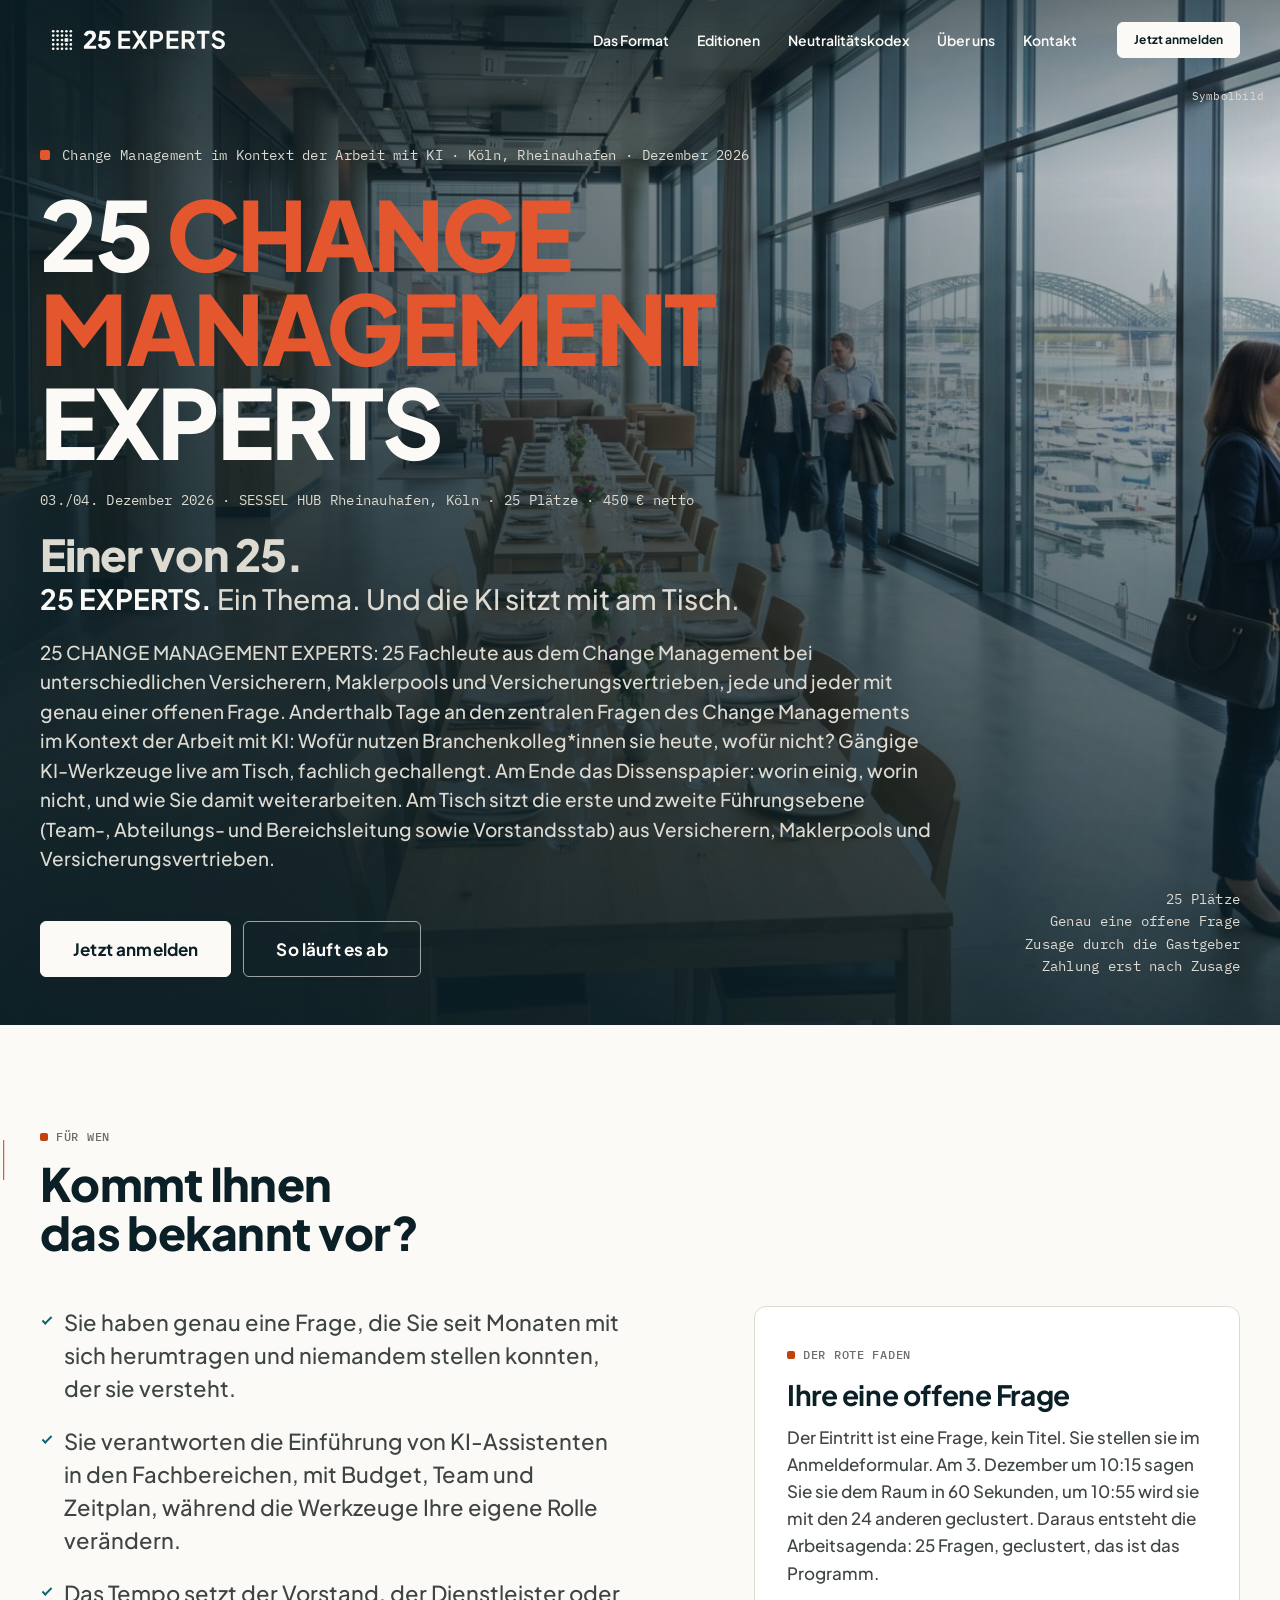
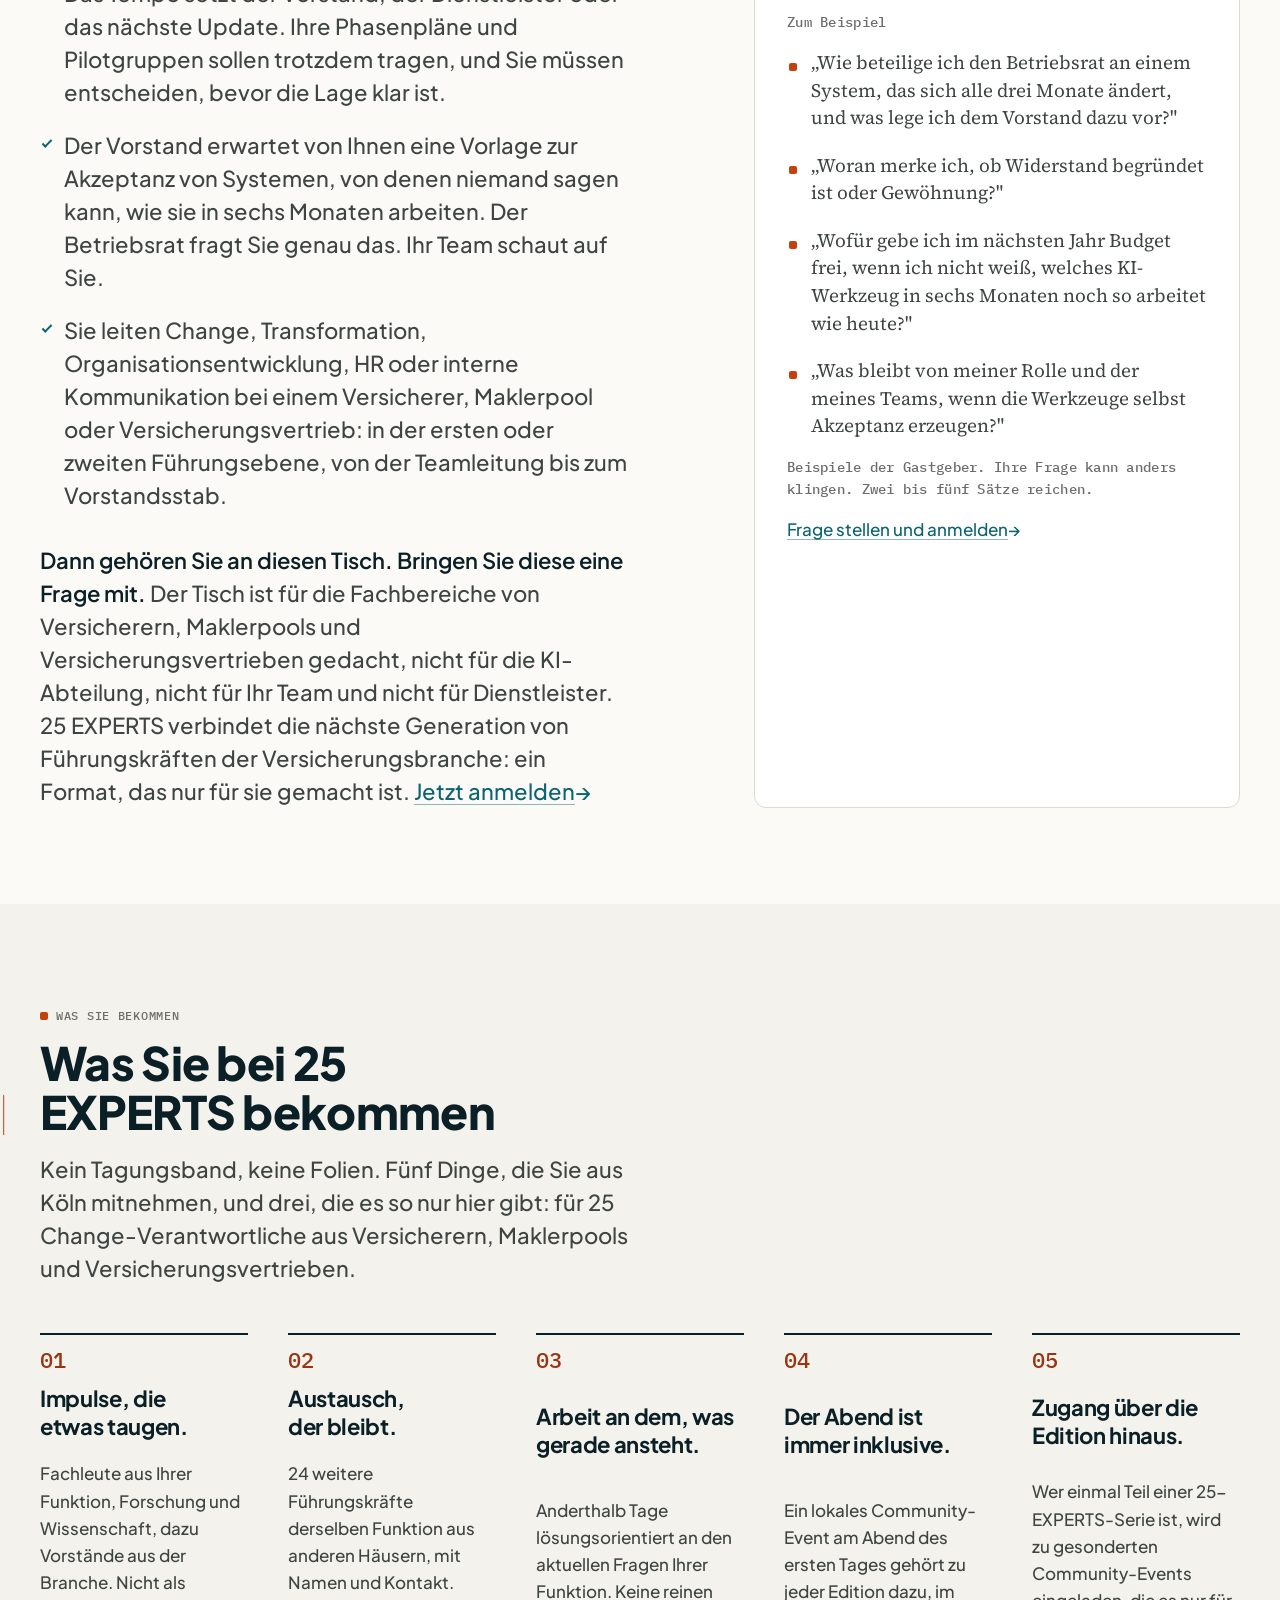
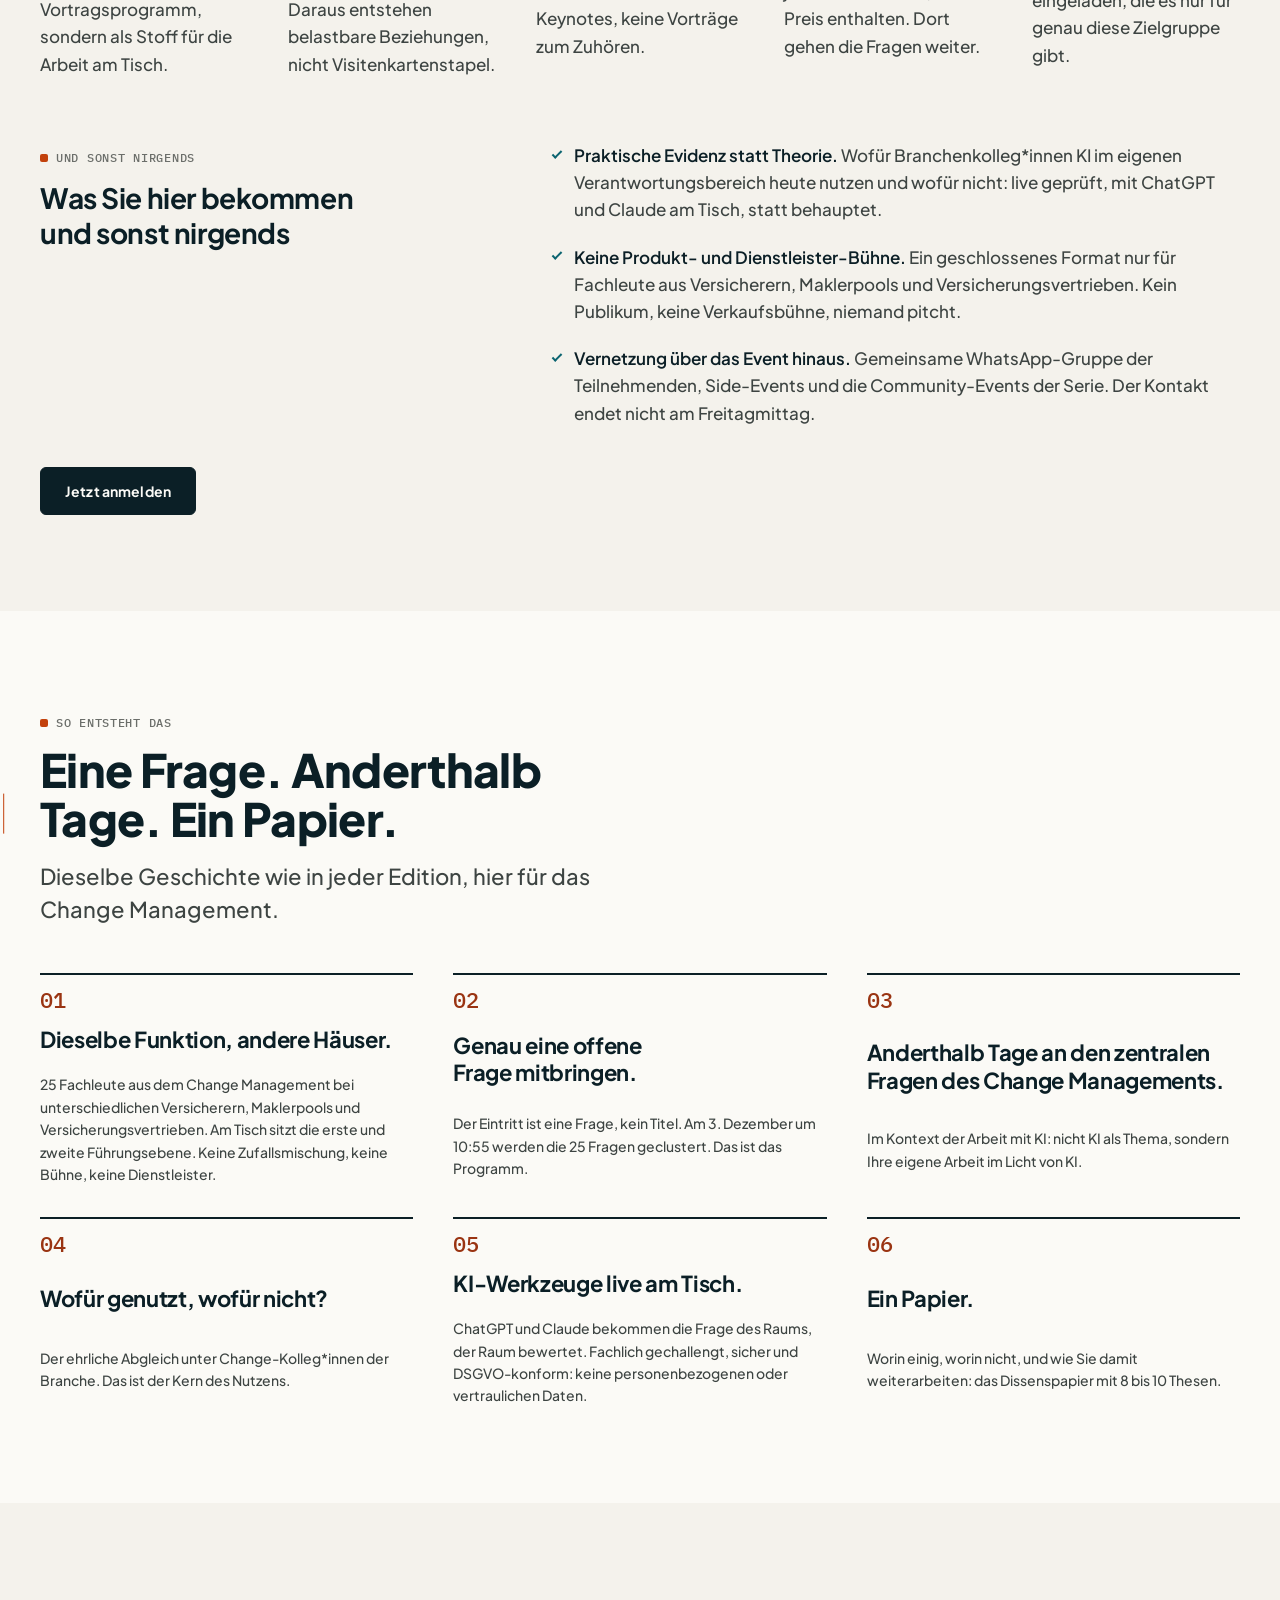
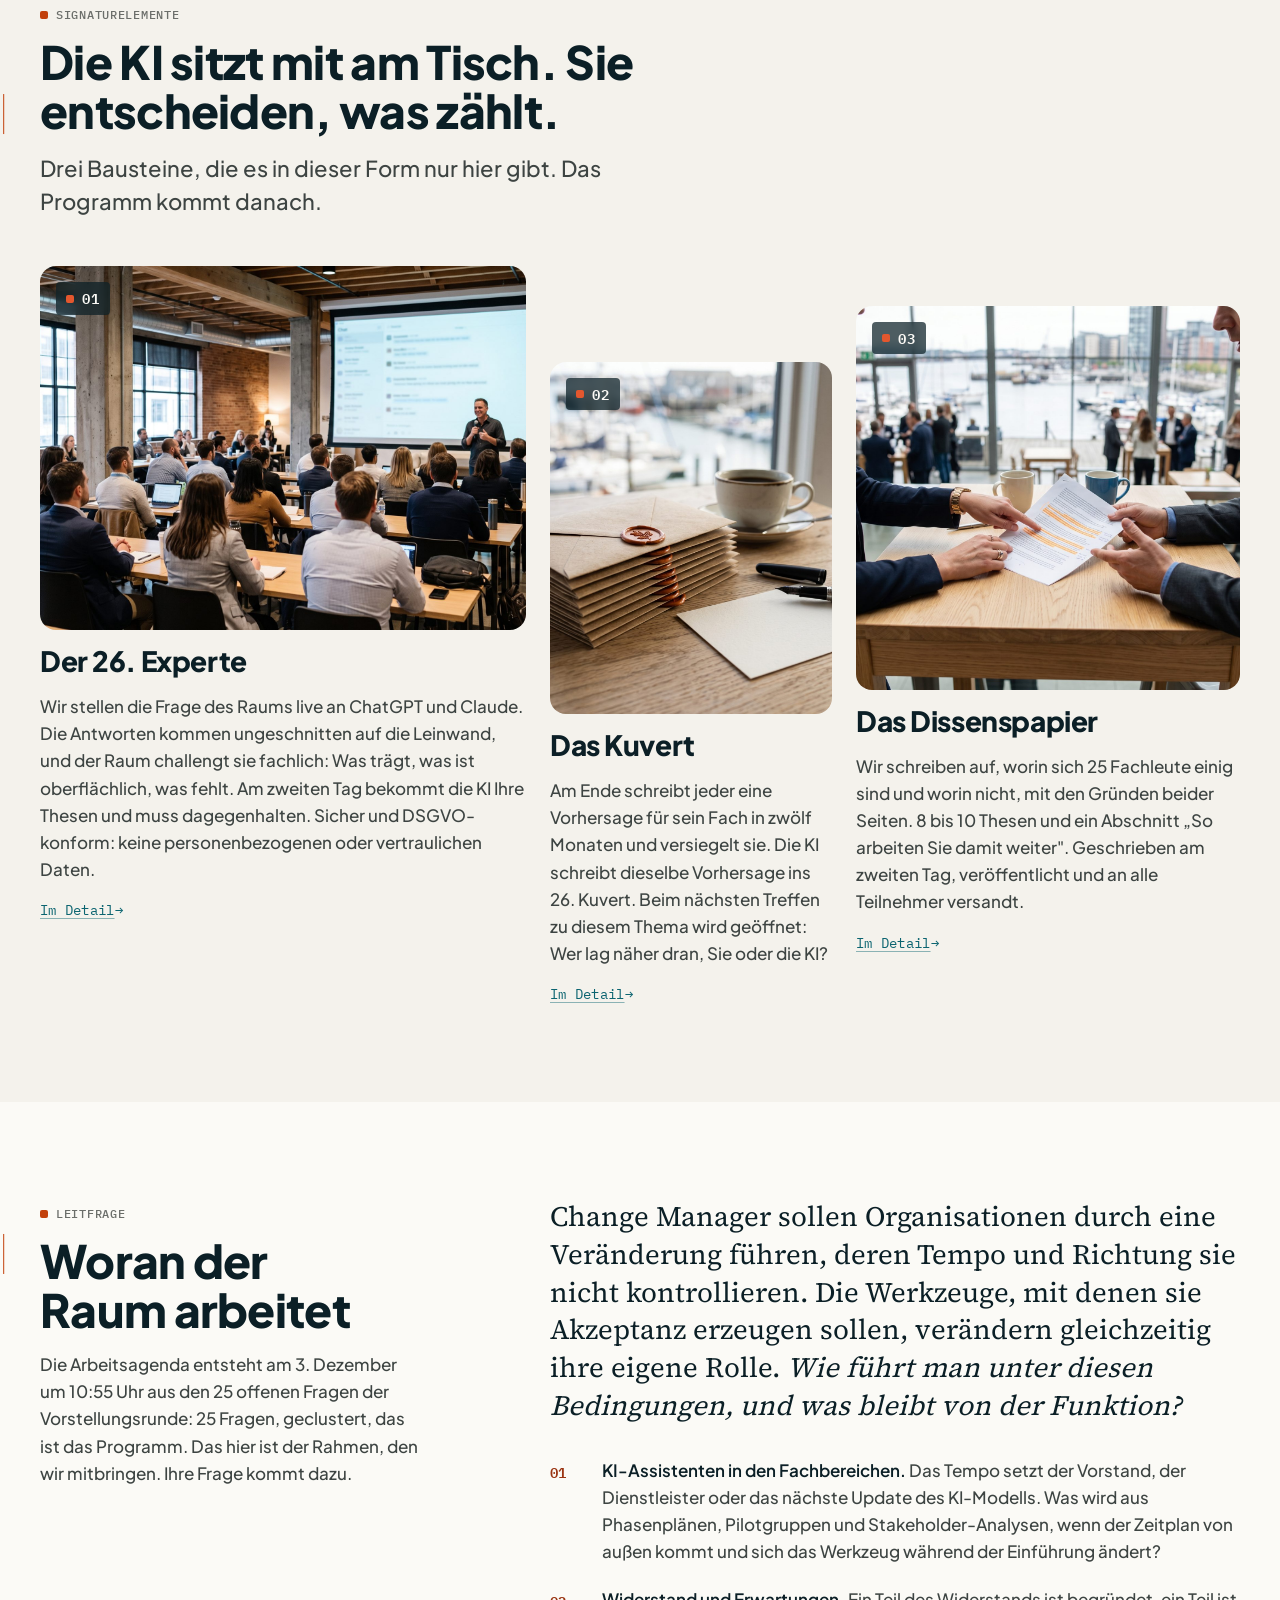
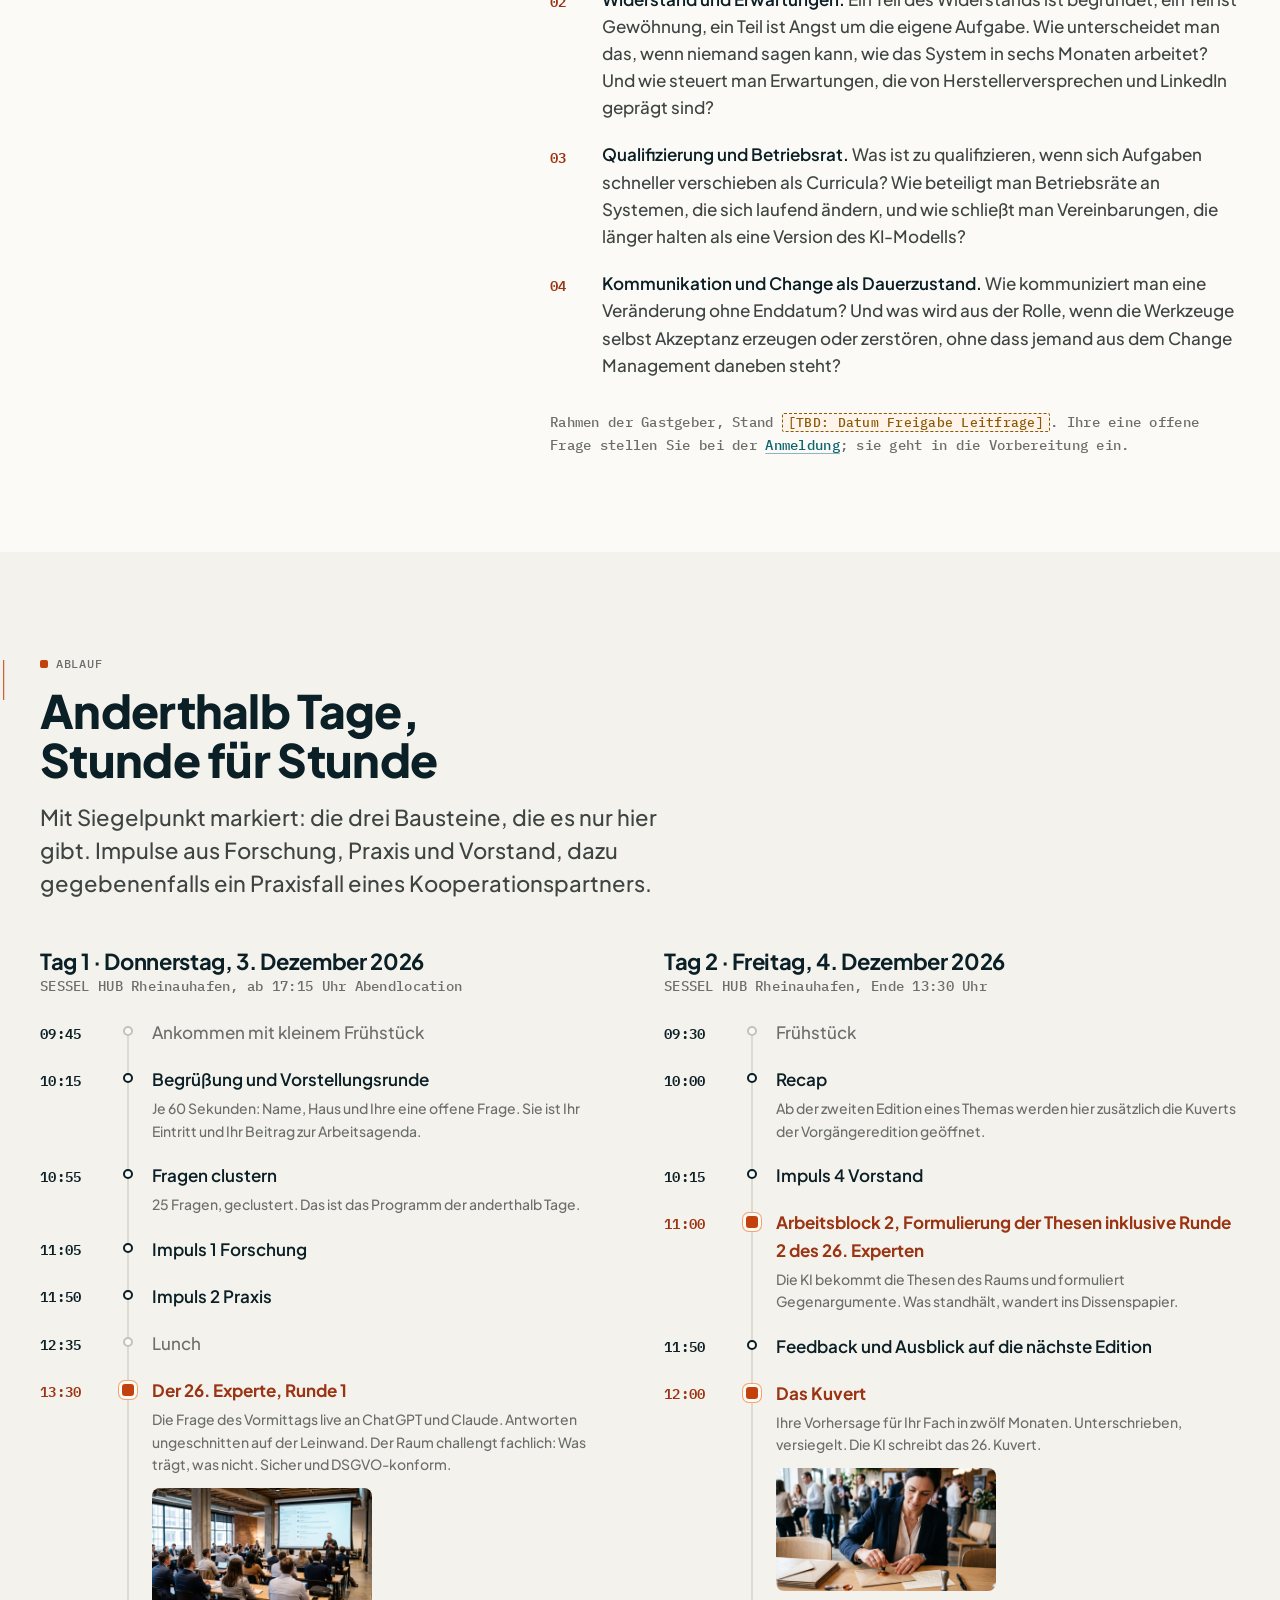
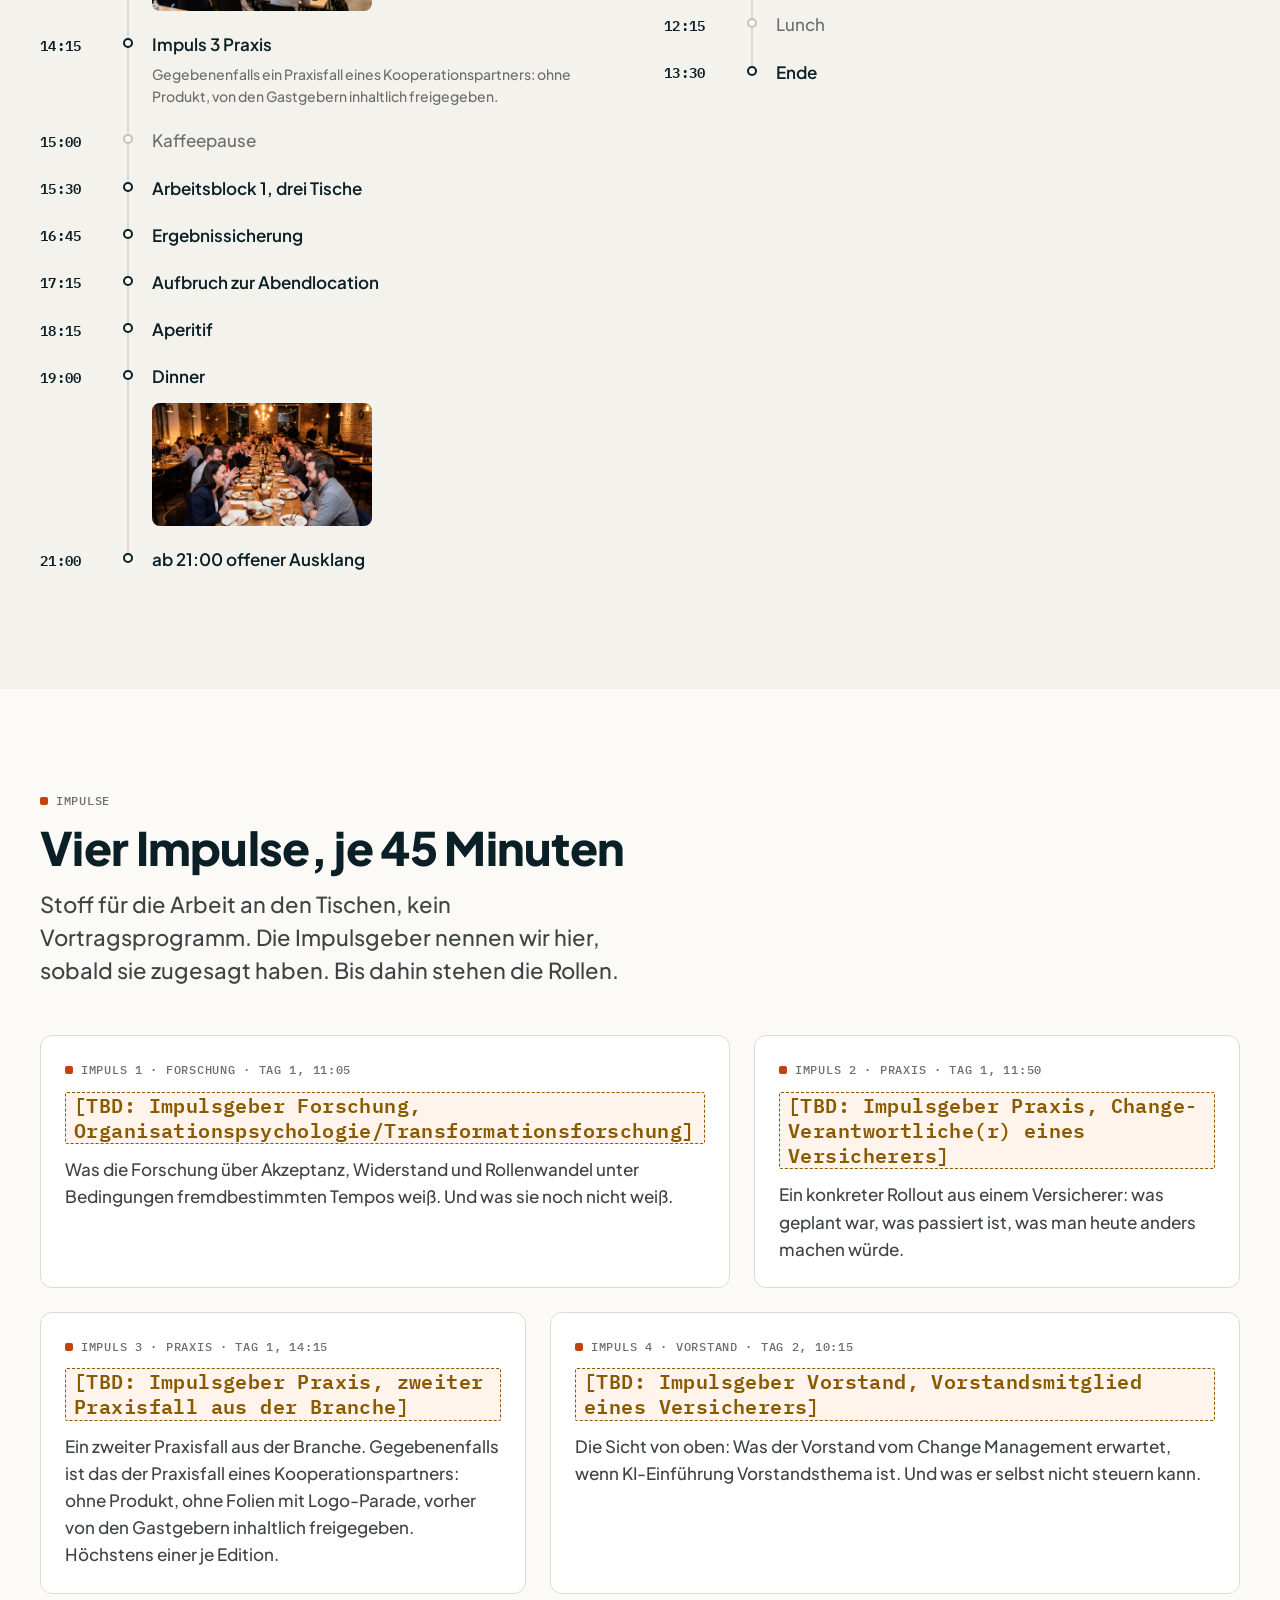
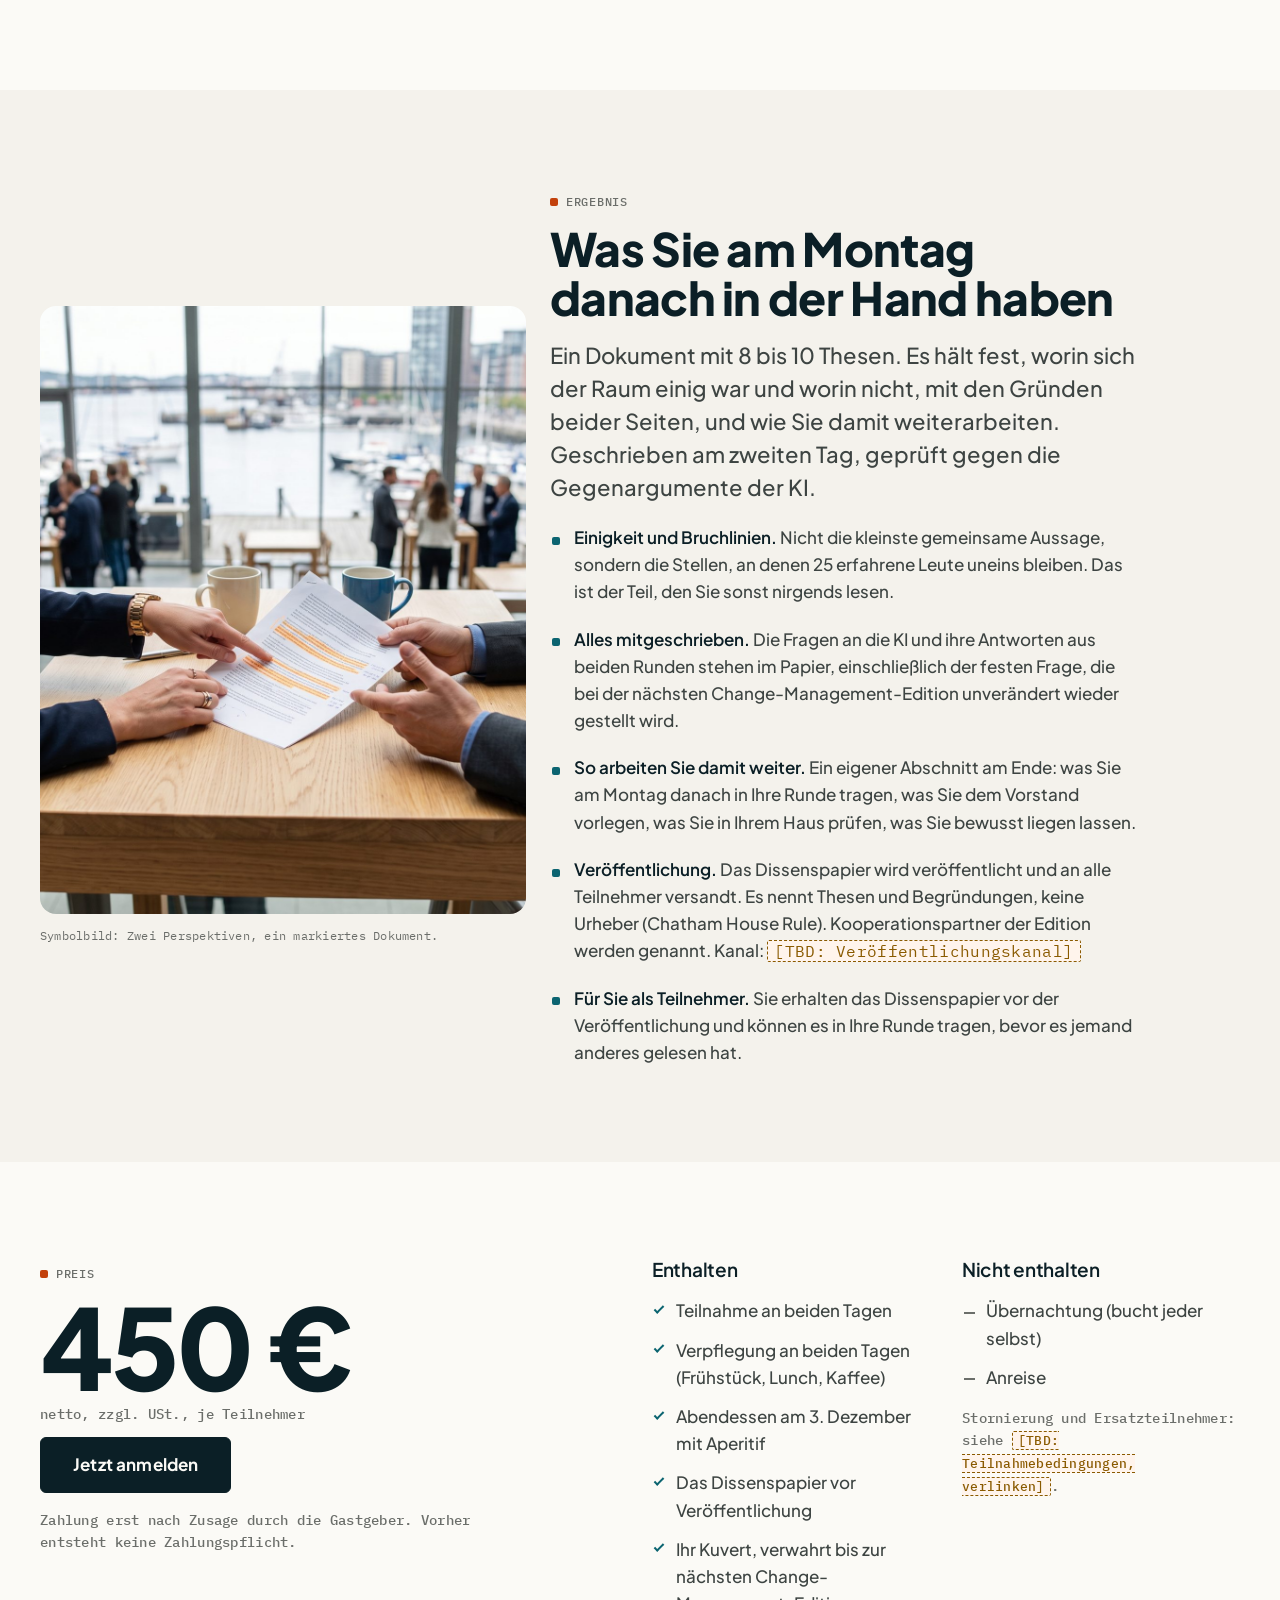
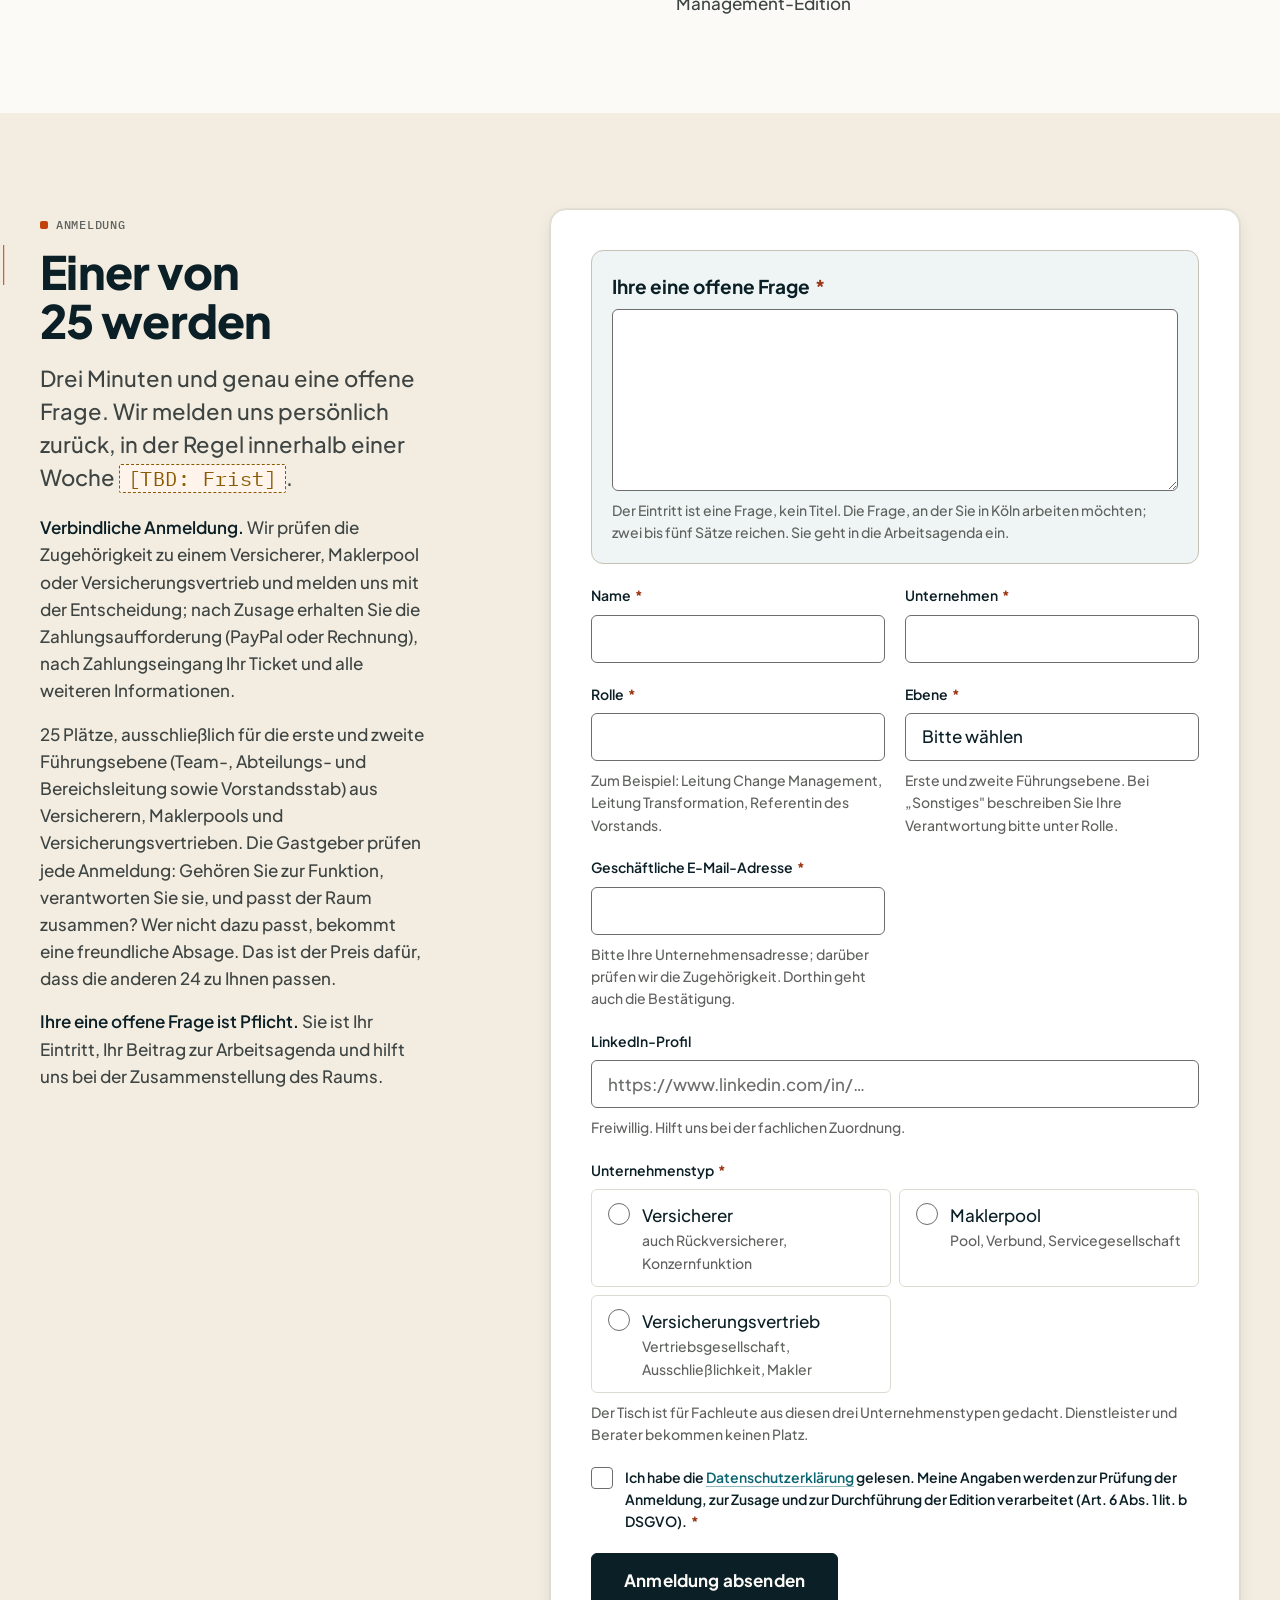
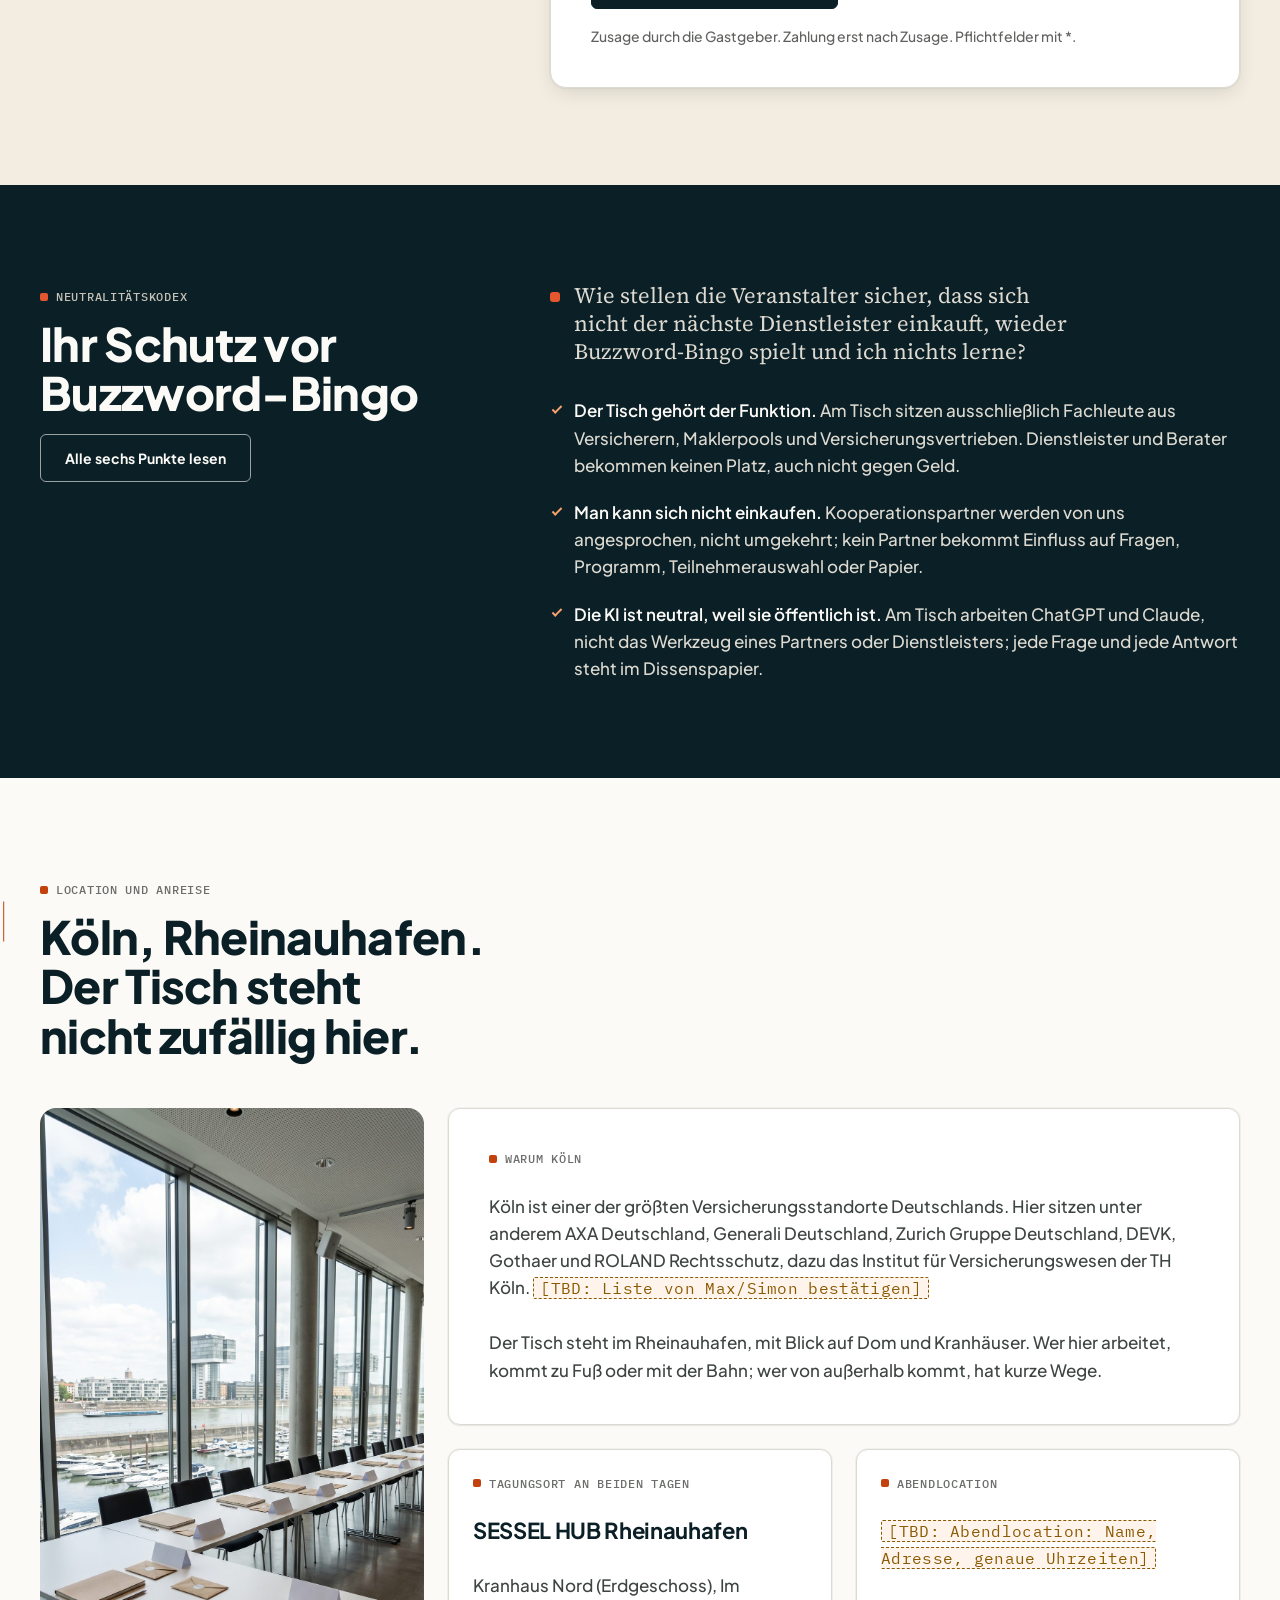
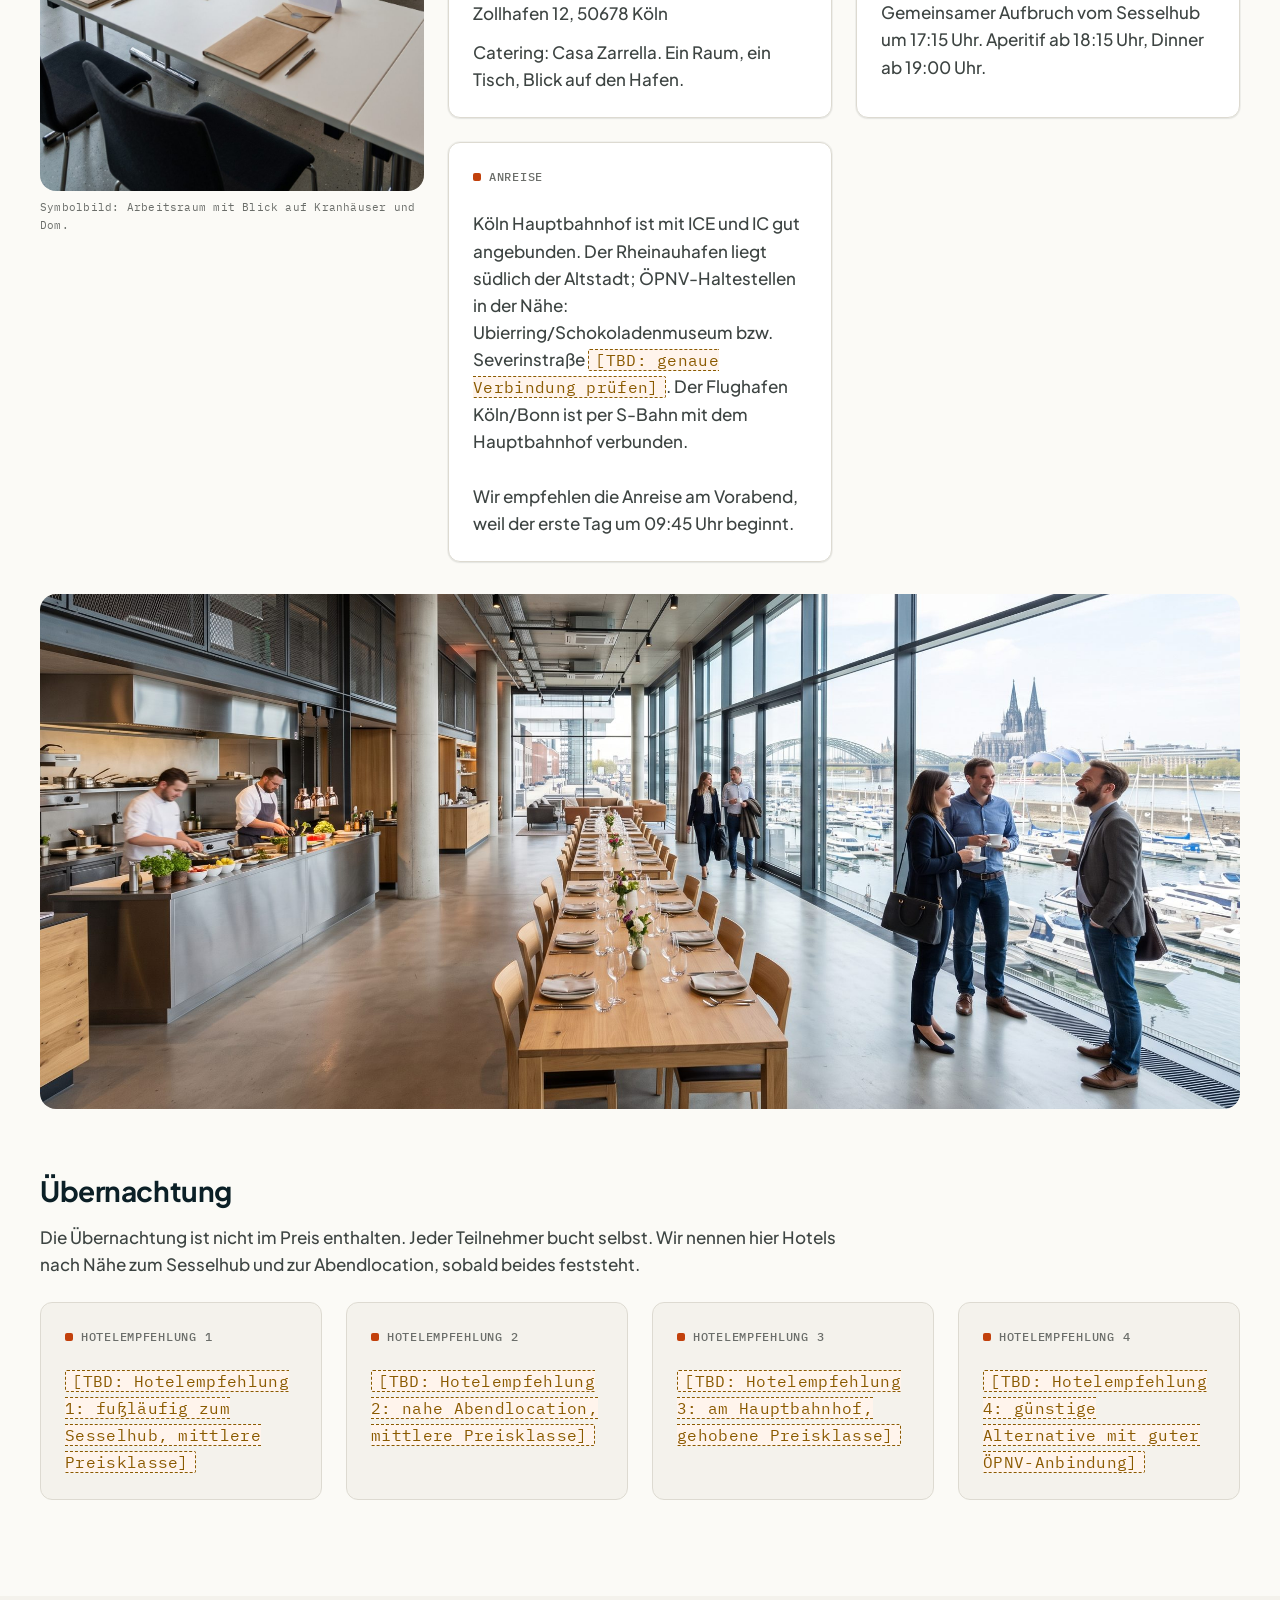
==== editionen/change-management/index.html @ dc9056fb "Website v5: Messaging v5, Anmeldestrecke, Sponsoring-Seite entfernt Stand aus 07-deploy/build_repo.p" ====
<!DOCTYPE html>
<html lang="de">
<head>
  <meta charset="utf-8">
  <meta name="viewport" content="width=device-width, initial-scale=1">
  <title>25 CHANGE MANAGEMENT EXPERTS · 03./04. Dezember 2026, Köln, Rheinauhafen · 25 EXPERTS</title>
  <meta name="description" content="25 CHANGE MANAGEMENT EXPERTS, 3./4. Dezember 2026, Köln, Rheinauhafen: 25 Fachleute aus dem Change Management bei unterschiedlichen Versicherern, Maklerpools und Versicherungsvertrieben, jede und jeder mit genau einer offenen Frage. Für die erste und zweite Führungsebene (Team-, Abteilungs- und Bereichsleitung sowie Vorstandsstab). Anderthalb Tage im Kontext der Arbeit mit KI, ChatGPT und Claude live am Tisch, am Ende das Dissenspapier. 450 € netto, Zusage durch die Gastgeber.">
  <link rel="canonical" href="https://25-experts.de/editionen/change-management/">
  <meta property="og:type" content="website">
  <meta property="og:site_name" content="25 EXPERTS">
  <meta property="og:locale" content="de_DE">
  <meta property="og:title" content="25 CHANGE MANAGEMENT EXPERTS · 03./04. Dezember 2026, Köln, Rheinauhafen · 25 EXPERTS">
  <meta property="og:description" content="25 CHANGE MANAGEMENT EXPERTS, 3./4. Dezember 2026, Köln, Rheinauhafen: 25 Fachleute aus dem Change Management bei unterschiedlichen Versicherern, Maklerpools und Versicherungsvertrieben, jede und jeder mit genau einer offenen Frage. Für die erste und zweite Führungsebene (Team-, Abteilungs- und Bereichsleitung sowie Vorstandsstab). Anderthalb Tage im Kontext der Arbeit mit KI, ChatGPT und Claude live am Tisch, am Ende das Dissenspapier. 450 € netto, Zusage durch die Gastgeber.">
  <meta property="og:url" content="https://25-experts.de/editionen/change-management/">
  <meta property="og:image" content="https://25-experts.de/assets/img/fotos/25x-location-panorama-2400.jpg">
  <meta name="twitter:card" content="summary_large_image">
  <meta name="theme-color" content="#0B1F26">
  <link rel="icon" href="../../assets/img/favicon.svg" type="image/svg+xml">
  <link rel="preload" href="../../assets/fonts/PlusJakartaSans-ExtraBold.woff2" as="font" type="font/woff2" crossorigin>
  <link rel="preload" href="../../assets/fonts/PlusJakartaSans-Medium.woff2" as="font" type="font/woff2" crossorigin>
  <link rel="preload" href="../../assets/fonts/IBMPlexMono-Medium.woff2" as="font" type="font/woff2" crossorigin>
  <link rel="stylesheet" href="../../assets/css/tokens.css">
  <link rel="stylesheet" href="../../assets/css/components.css">
  <link rel="stylesheet" href="../../assets/css/site.css">
  <script>document.documentElement.classList.add('js');</script>
  <script type="application/ld+json">
  {
    "@context": "https://schema.org",
    "@type": "Event",
    "name": "25 CHANGE MANAGEMENT EXPERTS",
    "description": "25 Fachleute aus dem Change Management bei unterschiedlichen Versicherern, Maklerpools und Versicherungsvertrieben, jede und jeder mit genau einer offenen Frage. Am Tisch sitzt die erste und zweite Führungsebene aus Versicherern, Maklerpools und Versicherungsvertrieben. Anderthalb Tage im Kontext der Arbeit mit KI, ChatGPT und Claude live am Tisch, am Ende das Dissenspapier.",
    "startDate": "2026-12-03T09:45:00+01:00",
    "endDate": "2026-12-04T13:30:00+01:00",
    "eventStatus": "https://schema.org/EventScheduled",
    "eventAttendanceMode": "https://schema.org/OfflineEventAttendanceMode",
    "inLanguage": "de",
    "maximumAttendeeCapacity": 25,
    "location": {
      "@type": "Place",
      "name": "SESSEL HUB Rheinauhafen, Kranhaus Nord",
      "address": {"@type": "PostalAddress", "streetAddress": "Im Zollhafen 12", "postalCode": "50678", "addressLocality": "Köln", "addressCountry": "DE"}
    },
    "organizer": {"@type": "Organization", "name": "25 Experts Cologne UG (haftungsbeschränkt)", "url": "https://25-experts.de/"},
    "offers": {
      "@type": "Offer",
      "name": "Teilnahme (Zusage durch die Gastgeber)",
      "price": "450",
      "priceCurrency": "EUR",
      "description": "450 € netto zzgl. USt. Zahlung erst nach Zusage.",
      "availability": "https://schema.org/LimitedAvailability",
      "url": "https://25-experts.de/editionen/change-management/#anmeldung",
      "validFrom": "2026-09-14"
    },
    "url": "https://25-experts.de/editionen/change-management/",
    "image": "https://25-experts.de/assets/img/fotos/25x-location-panorama-2400.jpg"
  }
  </script>
</head>
<body>
  <a class="x-skip" href="#inhalt">Zum Inhalt springen</a>
  <header class="x-header x-header--overlay" id="x-header">
    <div class="x-container x-header__inner">
      <a class="x-header__logo" href="../../index.html" aria-label="25 EXPERTS, zur Startseite">
        <img class="x-logo--light" src="../../assets/img/25experts-logo-horizontal.svg" alt="25 EXPERTS" width="360" height="80">
        <img class="x-logo--dark" src="../../assets/img/25experts-logo-horizontal-mono-white.svg" alt="" aria-hidden="true" width="360" height="80">
      </a>
      <button class="x-burger" type="button" aria-expanded="false" aria-controls="x-nav" aria-label="Menü öffnen"><span class="x-burger__lines"><span></span></span></button>
      <nav class="x-nav" id="x-nav" aria-label="Hauptnavigation">
        <ul>
          <li><a href="../../format.html">Das Format</a></li>
          <li><a href="../../editionen.html">Editionen</a></li>
          <li><a href="../../neutralitaetskodex.html">Neutralitätskodex</a></li>
          <li><a href="../../ueber-uns.html">Über uns</a></li>
          <li><a href="../../kontakt.html">Kontakt</a></li>
        </ul>
        <a class="x-btn x-btn--primary x-btn--sm" href="#anmeldung">Jetzt anmelden</a>
      </nav>
    </div>
  </header>

  <main id="inhalt" tabindex="-1">

    <section class="x-hero x-hero--photo x-hero--edition x-hero--kenburns x-dark" aria-labelledby="hero-title">
      <div class="x-hero__media"><img src="../../assets/img/fotos/25x-location-panorama-2400.jpg" width="2400" height="1018" alt="Symbolbild: Panorama Sesselhub-ähnlicher Raum: Glasfront, Hafen, Showküche, lange Tafel, Ankommen" fetchpriority="high"></div>
      <div class="x-hero__scrim x-hero__scrim--top"></div>
      <div class="x-container x-hero__inner">
        <div class="x-hero__copy">
          <p class="x-hero__kicker" data-reveal>Change Management im Kontext der Arbeit mit KI · Köln, Rheinauhafen · Dezember 2026</p>
          <h1 class="x-hero__title x-hero__title--edition" id="hero-title" data-reveal style="--x-reveal-delay:80ms">25 <span class="x-fn">Change Management</span> Experts</h1>
          <p class="x-hero__meta" data-reveal style="--x-reveal-delay:160ms">03./04. Dezember 2026 · SESSEL HUB Rheinauhafen, Köln · 25 Plätze · 450 € netto</p>
          <div class="x-hero__claimpair" data-reveal style="--x-reveal-delay:240ms">
            <p class="x-hero__claim x-hero__claim--lg">Einer von 25<span class="x-dot">.</span></p>
            <p class="x-hero__claim"><strong>25 EXPERTS.</strong> Ein Thema. Und die KI sitzt mit am Tisch.</p>
          </div>
          <p class="x-lead x-hero__lead x-hero__lead--kern" data-reveal style="--x-reveal-delay:300ms">25 CHANGE MANAGEMENT EXPERTS: 25 Fachleute aus dem Change Management bei unterschiedlichen Versicherern, Maklerpools und Versicherungsvertrieben, jede und jeder mit genau einer offenen Frage. Anderthalb Tage an den zentralen Fragen des Change Managements im Kontext der Arbeit mit KI: Wofür nutzen Branchenkolleg*innen sie heute, wofür nicht? Gängige KI-Werkzeuge live am Tisch, fachlich gechallengt. Am Ende das Dissenspapier: worin einig, worin nicht, und wie Sie damit weiterarbeiten. Am Tisch sitzt die erste und zweite Führungsebene (Team-, Abteilungs- und Bereichsleitung sowie Vorstandsstab) aus Versicherern, Maklerpools und Versicherungsvertrieben.</p>
          <div class="x-hero__actions" data-reveal style="--x-reveal-delay:360ms">
            <a class="x-btn x-btn--on-dark x-btn--lg" href="#anmeldung">Jetzt anmelden</a>
            <a class="x-btn x-btn--on-dark-outline x-btn--lg" href="#ablauf">So läuft es ab</a>
          </div>
        </div>
        <p class="x-hero__side x-hero__note" data-reveal style="--x-reveal-delay:420ms">25 Plätze<br>Genau eine offene Frage<br>Zusage durch die Gastgeber<br>Zahlung erst nach Zusage</p>
      </div>
      <p class="x-hero__symbol" aria-hidden="true">Symbolbild</p>
    </section>

    <section class="x-section" aria-labelledby="fw-h">
      <p class="x-side-label">Für wen</p>
      <div class="x-container">
        <div class="x-section__head" data-reveal>
          <p class="x-kicker">Für wen</p>
          <h2 id="fw-h" class="x-h2">Kommt Ihnen das bekannt vor?</h2>
        </div>
        <div class="x-forwhom" data-reveal-group>
          <div class="x-forwhom__yes">
            <ul class="x-list x-list--check x-list--loose x-lead">
              <li>Sie haben genau eine Frage, die Sie seit Monaten mit sich herumtragen und niemandem stellen konnten, der sie versteht.</li>
              <li>Sie verantworten die Einführung von KI-Assistenten in den Fachbereichen, mit Budget, Team und Zeitplan, während die Werkzeuge Ihre eigene Rolle verändern.</li>
              <li>Das Tempo setzt der Vorstand, der Dienstleister oder das nächste Update. Ihre Phasenpläne und Pilotgruppen sollen trotzdem tragen, und Sie müssen entscheiden, bevor die Lage klar ist.</li>
              <li>Der Vorstand erwartet von Ihnen eine Vorlage zur Akzeptanz von Systemen, von denen niemand sagen kann, wie sie in sechs Monaten arbeiten. Der Betriebsrat fragt Sie genau das. Ihr Team schaut auf Sie.</li>
              <li>Sie leiten Change, Transformation, Organisationsentwicklung, HR oder interne Kommunikation bei einem Versicherer, Maklerpool oder Versicherungsvertrieb: in der ersten oder zweiten Führungsebene, von der Teamleitung bis zum Vorstandsstab.</li>
            </ul>
            <p class="x-lead x-mt-8"><strong>Dann gehören Sie an diesen Tisch. Bringen Sie diese eine Frage mit.</strong> Der Tisch ist für die Fachbereiche von Versicherern, Maklerpools und Versicherungsvertrieben gedacht, nicht für die KI-Abteilung, nicht für Ihr Team und nicht für Dienstleister. 25 EXPERTS verbindet die nächste Generation von Führungskräften der Versicherungsbranche: ein Format, das nur für sie gemacht ist. <a class="x-link x-link--arrow" href="#anmeldung">Jetzt anmelden</a></p>
          </div>
          <div class="x-forwhom__no x-forwhom__frage">
            <p class="x-kicker">Der rote Faden</p>
            <h3 class="x-h3">Ihre eine offene Frage</h3>
            <p>Der Eintritt ist eine Frage, kein Titel. Sie stellen sie im Anmeldeformular. Am 3. Dezember um 10:15 sagen Sie sie dem Raum in 60 Sekunden, um 10:55 wird sie mit den 24 anderen geclustert. Daraus entsteht die Arbeitsagenda: 25 Fragen, geclustert, das ist das Programm.</p>
            <p class="x-meta x-mt-6">Zum Beispiel</p>
            <ul class="x-list x-list--loose x-serif x-forwhom__beispiele">
              <li>„Wie beteilige ich den Betriebsrat an einem System, das sich alle drei Monate ändert, und was lege ich dem Vorstand dazu vor?"</li>
              <li>„Woran merke ich, ob Widerstand begründet ist oder Gewöhnung?"</li>
              <li>„Wofür gebe ich im nächsten Jahr Budget frei, wenn ich nicht weiß, welches KI-Werkzeug in sechs Monaten noch so arbeitet wie heute?"</li>
              <li>„Was bleibt von meiner Rolle und der meines Teams, wenn die Werkzeuge selbst Akzeptanz erzeugen?"</li>
            </ul>
            <p class="x-meta x-mt-4">Beispiele der Gastgeber. Ihre Frage kann anders klingen. Zwei bis fünf Sätze reichen.</p>
            <p class="x-mt-4"><a class="x-link x-link--arrow" href="#anmeldung">Frage stellen und anmelden</a></p>
          </div>
        </div>
      </div>
    </section>

    
    <section class="x-section x-section--muted" aria-labelledby="wert-h">
      <p class="x-side-label">Was Sie bekommen</p>
      <div class="x-container">
        <div class="x-section__head" data-reveal>
          <p class="x-kicker">Was Sie bekommen</p>
          <h2 id="wert-h" class="x-h2">Was Sie bei 25 EXPERTS bekommen</h2>
          <p class="x-lead">Kein Tagungsband, keine Folien. Fünf Dinge, die Sie aus Köln mitnehmen, und drei, die es so nur hier gibt: für 25 Change-Verantwortliche aus Versicherern, Maklerpools und Versicherungsvertrieben.</p>
        </div>
        <ol class="x-steps x-steps--row x-steps--five" data-reveal-group>
          <li><h3 class="x-h4">Impulse, die etwas taugen.</h3><p>Fachleute aus Ihrer Funktion, Forschung und Wissenschaft, dazu Vorstände aus der Branche. Nicht als Vortragsprogramm, sondern als Stoff für die Arbeit am Tisch.</p></li>
          <li><h3 class="x-h4">Austausch, der bleibt.</h3><p>24 weitere Führungskräfte derselben Funktion aus anderen Häusern, mit Namen und Kontakt. Daraus entstehen belastbare Beziehungen, nicht Visitenkartenstapel.</p></li>
          <li><h3 class="x-h4">Arbeit an dem, was gerade ansteht.</h3><p>Anderthalb Tage lösungsorientiert an den aktuellen Fragen Ihrer Funktion. Keine reinen Keynotes, keine Vorträge zum Zuhören.</p></li>
          <li><h3 class="x-h4">Der Abend ist immer inklusive.</h3><p>Ein lokales Community-Event am Abend des ersten Tages gehört zu jeder Edition dazu, im Preis enthalten. Dort gehen die Fragen weiter.</p></li>
          <li><h3 class="x-h4">Zugang über die Edition hinaus.</h3><p>Wer einmal Teil einer 25-EXPERTS-Serie ist, wird zu gesonderten Community-Events eingeladen, die es nur für genau diese Zielgruppe gibt.</p></li>
        </ol>
        <div class="x-split x-mt-16">
          <div class="x-split__lead" data-reveal>
            <p class="x-kicker">Und sonst nirgends</p>
            <h3 class="x-h3">Was Sie hier bekommen und sonst nirgends</h3>
          </div>
          <div class="x-split__body" data-reveal>
            <ul class="x-list x-list--check x-list--loose" style="max-width:64ch">
            <li><strong>Praktische Evidenz statt Theorie.</strong> Wofür Branchenkolleg*innen KI im eigenen Verantwortungsbereich heute nutzen und wofür nicht: live geprüft, mit ChatGPT und Claude am Tisch, statt behauptet.</li>
            <li><strong>Keine Produkt- und Dienstleister-Bühne.</strong> Ein geschlossenes Format nur für Fachleute aus Versicherern, Maklerpools und Versicherungsvertrieben. Kein Publikum, keine Verkaufsbühne, niemand pitcht.</li>
            <li><strong>Vernetzung über das Event hinaus.</strong> Gemeinsame WhatsApp-Gruppe der Teilnehmenden, Side-Events und die Community-Events der Serie. Der Kontakt endet nicht am Freitagmittag.</li>
            </ul>
          </div>
        </div>
        <p class="x-mt-10" data-reveal><a class="x-btn x-btn--primary" href="#anmeldung">Jetzt anmelden</a></p>
      </div>
    </section>

    <section class="x-section" aria-labelledby="story-h">
      <p class="x-side-label">So entsteht das</p>
      <div class="x-container">
        <div class="x-section__head" data-reveal>
          <p class="x-kicker">So entsteht das</p>
          <h2 id="story-h" class="x-h2">Eine Frage. Anderthalb Tage. Ein Papier.</h2>
          <p class="x-lead">Dieselbe Geschichte wie in jeder Edition, hier für das Change Management.</p>
        </div>
        <ol class="x-steps x-steps--row x-story" data-reveal-group>
          <li><h3 class="x-h4">Dieselbe Funktion, andere Häuser.</h3><p>25 Fachleute aus dem Change Management bei unterschiedlichen Versicherern, Maklerpools und Versicherungsvertrieben. Am Tisch sitzt die erste und zweite Führungsebene. Keine Zufallsmischung, keine Bühne, keine Dienstleister.</p></li>
          <li><h3 class="x-h4">Genau eine offene Frage mitbringen.</h3><p>Der Eintritt ist eine Frage, kein Titel. Am 3. Dezember um 10:55 werden die 25 Fragen geclustert. Das ist das Programm.</p></li>
          <li><h3 class="x-h4">Anderthalb Tage an den zentralen Fragen des Change Managements.</h3><p>Im Kontext der Arbeit mit KI: nicht KI als Thema, sondern Ihre eigene Arbeit im Licht von KI.</p></li>
          <li><h3 class="x-h4">Wofür genutzt, wofür nicht?</h3><p>Der ehrliche Abgleich unter Change-Kolleg*innen der Branche. Das ist der Kern des Nutzens.</p></li>
          <li><h3 class="x-h4">KI-Werkzeuge live am Tisch.</h3><p>ChatGPT und Claude bekommen die Frage des Raums, der Raum bewertet. Fachlich gechallengt, sicher und DSGVO-konform: keine personenbezogenen oder vertraulichen Daten.</p></li>
          <li><h3 class="x-h4">Ein Papier.</h3><p>Worin einig, worin nicht, und wie Sie damit weiterarbeiten: das Dissenspapier mit 8 bis 10 Thesen.</p></li>
        </ol>
      </div>
    </section>

    <section class="x-section x-section--muted" aria-labelledby="sig-h">
      <p class="x-side-label">Signaturelemente</p>
      <div class="x-container">
        <div class="x-section__head" data-reveal>
          <p class="x-kicker">Signaturelemente</p>
          <h2 id="sig-h" class="x-h2">Die KI sitzt mit am Tisch. Sie entscheiden, was zählt.</h2>
          <p class="x-lead">Drei Bausteine, die es in dieser Form nur hier gibt. Das Programm kommt danach.</p>
        </div>
        <ul class="x-signature" data-reveal-group>
        <li class="x-sig">
          <div class="x-sig__img"><span class="x-sig__nr">01</span><img src="../../assets/img/fotos/25x-leinwand-1920.jpg" width="1920" height="1072" alt="Symbolbild: Blick von hinten auf Leinwand mit Chat-Interface, Moderator daneben" loading="lazy" decoding="async"></div>
          <h3 class="x-sig__title" id="sigcard-01">Der 26. Experte</h3>
          <p class="x-sig__text">Wir stellen die Frage des Raums live an ChatGPT und Claude. Die Antworten kommen ungeschnitten auf die Leinwand, und der Raum challengt sie fachlich: Was trägt, was ist oberflächlich, was fehlt. Am zweiten Tag bekommt die KI Ihre Thesen und muss dagegenhalten. Sicher und DSGVO-konform: keine personenbezogenen oder vertraulichen Daten.</p>
          <a class="x-link x-link--arrow x-sig__more" href="../../format.html#sig-01">Im Detail</a>
        </li>
        <li class="x-sig">
          <div class="x-sig__img"><span class="x-sig__nr">02</span><img src="../../assets/img/fotos/25x-kuverts-1920.jpg" width="1920" height="1288" alt="Symbolbild: Stapel versiegelter Kuverts mit orangem Siegel, Füller, Karte, Hafenlicht" loading="lazy" decoding="async"></div>
          <h3 class="x-sig__title" id="sigcard-02">Das Kuvert</h3>
          <p class="x-sig__text">Am Ende schreibt jeder eine Vorhersage für sein Fach in zwölf Monaten und versiegelt sie. Die KI schreibt dieselbe Vorhersage ins 26. Kuvert. Beim nächsten Treffen zu diesem Thema wird geöffnet: Wer lag näher dran, Sie oder die KI?</p>
          <a class="x-link x-link--arrow x-sig__more" href="../../format.html#sig-02">Im Detail</a>
        </li>
        <li class="x-sig">
          <div class="x-sig__img"><span class="x-sig__nr">03</span><img src="../../assets/img/fotos/25x-dokument-1920.jpg" width="1920" height="1288" alt="Symbolbild: Zwei Personen über einem markierten Dokument, Hände im Fokus" loading="lazy" decoding="async"></div>
          <h3 class="x-sig__title" id="sigcard-03">Das Dissenspapier</h3>
          <p class="x-sig__text">Wir schreiben auf, worin sich 25 Fachleute einig sind und worin nicht, mit den Gründen beider Seiten. 8 bis 10 Thesen und ein Abschnitt „So arbeiten Sie damit weiter". Geschrieben am zweiten Tag, veröffentlicht und an alle Teilnehmer versandt.</p>
          <a class="x-link x-link--arrow x-sig__more" href="../../format.html#sig-03">Im Detail</a>
        </li>
      </ul>
      </div>
    </section>

    <section class="x-section" id="leitfrage" aria-labelledby="lf-h">
      <p class="x-side-label">Leitfrage</p>
      <div class="x-container x-split">
        <div class="x-split__lead is-sticky" data-reveal>
          <p class="x-kicker">Leitfrage</p>
          <h2 id="lf-h" class="x-h2">Woran der Raum arbeitet</h2>
          <p>Die Arbeitsagenda entsteht am 3. Dezember um 10:55 Uhr aus den 25 offenen Fragen der Vorstellungsrunde: 25 Fragen, geclustert, das ist das Programm. Das hier ist der Rahmen, den wir mitbringen. Ihre Frage kommt dazu.</p>
        </div>
        <div class="x-split__body" data-reveal>
          <p class="x-serif x-serif--lg">Change Manager sollen Organisationen durch eine Veränderung führen, deren Tempo und Richtung sie nicht kontrollieren. Die Werkzeuge, mit denen sie Akzeptanz erzeugen sollen, verändern gleichzeitig ihre eigene Rolle. <em>Wie führt man unter diesen Bedingungen, und was bleibt von der Funktion?</em></p>
          <ol class="x-leitfrage__list">
            <li><div><strong>KI-Assistenten in den Fachbereichen.</strong> Das Tempo setzt der Vorstand, der Dienstleister oder das nächste Update des KI-Modells. Was wird aus Phasenplänen, Pilotgruppen und Stakeholder-Analysen, wenn der Zeitplan von außen kommt und sich das Werkzeug während der Einführung ändert?</div></li>
            <li><div><strong>Widerstand und Erwartungen.</strong> Ein Teil des Widerstands ist begründet, ein Teil ist Gewöhnung, ein Teil ist Angst um die eigene Aufgabe. Wie unterscheidet man das, wenn niemand sagen kann, wie das System in sechs Monaten arbeitet? Und wie steuert man Erwartungen, die von Herstellerversprechen und LinkedIn geprägt sind?</div></li>
            <li><div><strong>Qualifizierung und Betriebsrat.</strong> Was ist zu qualifizieren, wenn sich Aufgaben schneller verschieben als Curricula? Wie beteiligt man Betriebsräte an Systemen, die sich laufend ändern, und wie schließt man Vereinbarungen, die länger halten als eine Version des KI-Modells?</div></li>
            <li><div><strong>Kommunikation und Change als Dauerzustand.</strong> Wie kommuniziert man eine Veränderung ohne Enddatum? Und was wird aus der Rolle, wenn die Werkzeuge selbst Akzeptanz erzeugen oder zerstören, ohne dass jemand aus dem Change Management daneben steht?</div></li>
          </ol>
          <p class="x-meta x-mt-8">Rahmen der Gastgeber, Stand <span class="x-tbd">[TBD: Datum Freigabe Leitfrage]</span>. Ihre eine offene Frage stellen Sie bei der <a class="x-link" href="#anmeldung">Anmeldung</a>; sie geht in die Vorbereitung ein.</p>
        </div>
      </div>
    </section>

    <section class="x-section x-section--muted" id="ablauf" aria-labelledby="ablauf-h">
      <p class="x-side-label">Ablauf</p>
      <div class="x-container">
        <div class="x-section__head" data-reveal>
          <p class="x-kicker">Ablauf</p>
          <h2 id="ablauf-h" class="x-h2">Anderthalb Tage, Stunde für Stunde</h2>
          <p class="x-lead">Mit Siegelpunkt markiert: die drei Bausteine, die es nur hier gibt. Impulse aus Forschung, Praxis und Vorstand, dazu gegebenenfalls ein Praxisfall eines Kooperationspartners.</p>
        </div>
        <div class="x-schedule">
          
          <div data-reveal>
            <h3 class="x-timeline__day">Tag 1 · Donnerstag, 3. Dezember 2026<span class="x-meta">SESSEL HUB Rheinauhafen, ab 17:15 Uhr Abendlocation</span></h3>
            <ol class="x-timeline">
              <li class="is-break"><time class="x-timeline__time" datetime="09:45">09:45</time><span class="x-timeline__dot" aria-hidden="true"></span><div class="x-timeline__body"><p class="x-timeline__title">Ankommen mit kleinem Frühstück</p></div></li>
<li><time class="x-timeline__time" datetime="10:15">10:15</time><span class="x-timeline__dot" aria-hidden="true"></span><div class="x-timeline__body"><p class="x-timeline__title">Begrüßung und Vorstellungsrunde</p><p class="x-timeline__desc">Je 60 Sekunden: Name, Haus und Ihre eine offene Frage. Sie ist Ihr Eintritt und Ihr Beitrag zur Arbeitsagenda.</p></div></li>
<li><time class="x-timeline__time" datetime="10:55">10:55</time><span class="x-timeline__dot" aria-hidden="true"></span><div class="x-timeline__body"><p class="x-timeline__title">Fragen clustern</p><p class="x-timeline__desc">25 Fragen, geclustert. Das ist das Programm der anderthalb Tage.</p></div></li>
<li><time class="x-timeline__time" datetime="11:05">11:05</time><span class="x-timeline__dot" aria-hidden="true"></span><div class="x-timeline__body"><p class="x-timeline__title">Impuls 1 Forschung</p></div></li>
<li><time class="x-timeline__time" datetime="11:50">11:50</time><span class="x-timeline__dot" aria-hidden="true"></span><div class="x-timeline__body"><p class="x-timeline__title">Impuls 2 Praxis</p></div></li>
<li class="is-break"><time class="x-timeline__time" datetime="12:35">12:35</time><span class="x-timeline__dot" aria-hidden="true"></span><div class="x-timeline__body"><p class="x-timeline__title">Lunch</p></div></li>
<li class="is-signature"><time class="x-timeline__time" datetime="13:30">13:30</time><span class="x-timeline__dot" aria-hidden="true"></span><div class="x-timeline__body"><p class="x-timeline__title">Der 26. Experte, Runde 1</p><p class="x-timeline__desc">Die Frage des Vormittags live an ChatGPT und Claude. Antworten ungeschnitten auf der Leinwand. Der Raum challengt fachlich: Was trägt, was nicht. Sicher und DSGVO-konform.</p><img class="x-timeline__chip" src="../../assets/img/fotos/25x-leinwand-1920.jpg" width="1920" height="1072" alt="Symbolbild: Blick von hinten auf Leinwand mit Chat-Interface, Moderator daneben" loading="lazy" decoding="async"></div></li>
<li><time class="x-timeline__time" datetime="14:15">14:15</time><span class="x-timeline__dot" aria-hidden="true"></span><div class="x-timeline__body"><p class="x-timeline__title">Impuls 3 Praxis</p><p class="x-timeline__desc">Gegebenenfalls ein Praxisfall eines Kooperationspartners: ohne Produkt, von den Gastgebern inhaltlich freigegeben.</p></div></li>
<li class="is-break"><time class="x-timeline__time" datetime="15:00">15:00</time><span class="x-timeline__dot" aria-hidden="true"></span><div class="x-timeline__body"><p class="x-timeline__title">Kaffeepause</p></div></li>
<li><time class="x-timeline__time" datetime="15:30">15:30</time><span class="x-timeline__dot" aria-hidden="true"></span><div class="x-timeline__body"><p class="x-timeline__title">Arbeitsblock 1, drei Tische</p></div></li>
<li><time class="x-timeline__time" datetime="16:45">16:45</time><span class="x-timeline__dot" aria-hidden="true"></span><div class="x-timeline__body"><p class="x-timeline__title">Ergebnissicherung</p></div></li>
<li><time class="x-timeline__time" datetime="17:15">17:15</time><span class="x-timeline__dot" aria-hidden="true"></span><div class="x-timeline__body"><p class="x-timeline__title">Aufbruch zur Abendlocation</p></div></li>
<li><time class="x-timeline__time" datetime="18:15">18:15</time><span class="x-timeline__dot" aria-hidden="true"></span><div class="x-timeline__body"><p class="x-timeline__title">Aperitif</p></div></li>
<li><time class="x-timeline__time" datetime="19:00">19:00</time><span class="x-timeline__dot" aria-hidden="true"></span><div class="x-timeline__body"><p class="x-timeline__title">Dinner</p><img class="x-timeline__chip" src="../../assets/img/fotos/25x-dinner-1920.jpg" width="1920" height="1288" alt="Symbolbild: Lange Dinnertafel im Backsteinrestaurant, warmes Licht" loading="lazy" decoding="async"></div></li>
<li><time class="x-timeline__time" datetime="21:00">21:00</time><span class="x-timeline__dot" aria-hidden="true"></span><div class="x-timeline__body"><p class="x-timeline__title">ab 21:00 offener Ausklang</p></div></li>
            </ol>
          </div>
          
          <div data-reveal>
            <h3 class="x-timeline__day">Tag 2 · Freitag, 4. Dezember 2026<span class="x-meta">SESSEL HUB Rheinauhafen, Ende 13:30 Uhr</span></h3>
            <ol class="x-timeline">
              <li class="is-break"><time class="x-timeline__time" datetime="09:30">09:30</time><span class="x-timeline__dot" aria-hidden="true"></span><div class="x-timeline__body"><p class="x-timeline__title">Frühstück</p></div></li>
<li><time class="x-timeline__time" datetime="10:00">10:00</time><span class="x-timeline__dot" aria-hidden="true"></span><div class="x-timeline__body"><p class="x-timeline__title">Recap</p><p class="x-timeline__desc">Ab der zweiten Edition eines Themas werden hier zusätzlich die Kuverts der Vorgängeredition geöffnet.</p></div></li>
<li><time class="x-timeline__time" datetime="10:15">10:15</time><span class="x-timeline__dot" aria-hidden="true"></span><div class="x-timeline__body"><p class="x-timeline__title">Impuls 4 Vorstand</p></div></li>
<li class="is-signature"><time class="x-timeline__time" datetime="11:00">11:00</time><span class="x-timeline__dot" aria-hidden="true"></span><div class="x-timeline__body"><p class="x-timeline__title">Arbeitsblock 2, Formulierung der Thesen inklusive Runde 2 des 26. Experten</p><p class="x-timeline__desc">Die KI bekommt die Thesen des Raums und formuliert Gegenargumente. Was standhält, wandert ins Dissenspapier.</p></div></li>
<li><time class="x-timeline__time" datetime="11:50">11:50</time><span class="x-timeline__dot" aria-hidden="true"></span><div class="x-timeline__body"><p class="x-timeline__title">Feedback und Ausblick auf die nächste Edition</p></div></li>
<li class="is-signature"><time class="x-timeline__time" datetime="12:00">12:00</time><span class="x-timeline__dot" aria-hidden="true"></span><div class="x-timeline__body"><p class="x-timeline__title">Das Kuvert</p><p class="x-timeline__desc">Ihre Vorhersage für Ihr Fach in zwölf Monaten. Unterschrieben, versiegelt. Die KI schreibt das 26. Kuvert.</p><img class="x-timeline__chip" src="../../assets/img/fotos/25x-siegel-1920.jpg" width="1920" height="1434" alt="Symbolbild: Teilnehmerin versiegelt Kuvert mit orangem Siegel, Raum unscharf" loading="lazy" decoding="async"></div></li>
<li class="is-break"><time class="x-timeline__time" datetime="12:15">12:15</time><span class="x-timeline__dot" aria-hidden="true"></span><div class="x-timeline__body"><p class="x-timeline__title">Lunch</p></div></li>
<li><time class="x-timeline__time" datetime="13:30">13:30</time><span class="x-timeline__dot" aria-hidden="true"></span><div class="x-timeline__body"><p class="x-timeline__title">Ende</p></div></li>
            </ol>
          </div>
        </div>
      </div>
    </section>

    <section class="x-section" id="impulse" aria-labelledby="imp-h">
      <div class="x-container">
        <div class="x-section__head" data-reveal>
          <p class="x-kicker">Impulse</p>
          <h2 id="imp-h" class="x-h2">Vier Impulse, je 45 Minuten</h2>
          <p class="x-lead">Stoff für die Arbeit an den Tischen, kein Vortragsprogramm. Die Impulsgeber nennen wir hier, sobald sie zugesagt haben. Bis dahin stehen die Rollen.</p>
        </div>
        <ol class="x-impulse" data-reveal-group>
          <li>
            <p class="x-kicker">Impuls 1 · Forschung · Tag 1, 11:05</p>
            <h3 class="x-h4"><span class="x-tbd">[TBD: Impulsgeber Forschung, Organisationspsychologie/Transformationsforschung]</span></h3>
            <p>Was die Forschung über Akzeptanz, Widerstand und Rollenwandel unter Bedingungen fremdbestimmten Tempos weiß. Und was sie noch nicht weiß.</p>
          </li>
          <li>
            <p class="x-kicker">Impuls 2 · Praxis · Tag 1, 11:50</p>
            <h3 class="x-h4"><span class="x-tbd">[TBD: Impulsgeber Praxis, Change-Verantwortliche(r) eines Versicherers]</span></h3>
            <p>Ein konkreter Rollout aus einem Versicherer: was geplant war, was passiert ist, was man heute anders machen würde.</p>
          </li>
          <li>
            <p class="x-kicker">Impuls 3 · Praxis · Tag 1, 14:15</p>
            <h3 class="x-h4"><span class="x-tbd">[TBD: Impulsgeber Praxis, zweiter Praxisfall aus der Branche]</span></h3>
            <p>Ein zweiter Praxisfall aus der Branche. Gegebenenfalls ist das der Praxisfall eines Kooperationspartners: ohne Produkt, ohne Folien mit Logo-Parade, vorher von den Gastgebern inhaltlich freigegeben. Höchstens einer je Edition.</p>
          </li>
          <li>
            <p class="x-kicker">Impuls 4 · Vorstand · Tag 2, 10:15</p>
            <h3 class="x-h4"><span class="x-tbd">[TBD: Impulsgeber Vorstand, Vorstandsmitglied eines Versicherers]</span></h3>
            <p>Die Sicht von oben: Was der Vorstand vom Change Management erwartet, wenn KI-Einführung Vorstandsthema ist. Und was er selbst nicht steuern kann.</p>
          </li>
        </ol>
      </div>
    </section>

    <section class="x-section x-section--muted" id="dissenspapier" aria-labelledby="dp-h">
      <div class="x-container x-grid x-grid--center">
        <figure class="x-figure x-figure--4x5 x-col-5" data-reveal><img src="../../assets/img/fotos/25x-dokument-1920.jpg" width="1920" height="1288" alt="Symbolbild: Zwei Personen über einem markierten Dokument, Hände im Fokus" loading="lazy" decoding="async"><figcaption>Symbolbild: Zwei Perspektiven, ein markiertes Dokument.</figcaption></figure>
        <div class="x-col-6 x-offset-1" data-reveal>
          <p class="x-kicker">Ergebnis</p>
          <h2 id="dp-h" class="x-h2">Was Sie am Montag danach in der Hand haben</h2>
          <p class="x-lead">Ein Dokument mit 8 bis 10 Thesen. Es hält fest, worin sich der Raum einig war und worin nicht, mit den Gründen beider Seiten, und wie Sie damit weiterarbeiten. Geschrieben am zweiten Tag, geprüft gegen die Gegenargumente der KI.</p>
          <ul class="x-list x-list--loose">
            <li><strong>Einigkeit und Bruchlinien.</strong> Nicht die kleinste gemeinsame Aussage, sondern die Stellen, an denen 25 erfahrene Leute uneins bleiben. Das ist der Teil, den Sie sonst nirgends lesen.</li>
            <li><strong>Alles mitgeschrieben.</strong> Die Fragen an die KI und ihre Antworten aus beiden Runden stehen im Papier, einschließlich der festen Frage, die bei der nächsten Change-Management-Edition unverändert wieder gestellt wird.</li>
            <li><strong>So arbeiten Sie damit weiter.</strong> Ein eigener Abschnitt am Ende: was Sie am Montag danach in Ihre Runde tragen, was Sie dem Vorstand vorlegen, was Sie in Ihrem Haus prüfen, was Sie bewusst liegen lassen.</li>
            <li><strong>Veröffentlichung.</strong> Das Dissenspapier wird veröffentlicht und an alle Teilnehmer versandt. Es nennt Thesen und Begründungen, keine Urheber (Chatham House Rule). Kooperationspartner der Edition werden genannt. Kanal: <span class="x-tbd">[TBD: Veröffentlichungskanal]</span></li>
            <li><strong>Für Sie als Teilnehmer.</strong> Sie erhalten das Dissenspapier vor der Veröffentlichung und können es in Ihre Runde tragen, bevor es jemand anderes gelesen hat.</li>
          </ul>
        </div>
      </div>
    </section>

    <section class="x-section" id="preis" aria-labelledby="preis-h">
      <div class="x-container x-price">
        <div class="x-price__main" data-reveal>
          <p class="x-kicker">Preis</p>
          <h2 id="preis-h" class="x-visually-hidden">Preis und Leistungen</h2>
          <p class="x-price__amount">450 €<small>netto, zzgl. USt., je Teilnehmer</small></p>
          <p><a class="x-btn x-btn--primary x-btn--lg" href="#anmeldung">Jetzt anmelden</a></p>
          <p class="x-meta x-mt-4">Zahlung erst nach Zusage durch die Gastgeber. Vorher entsteht keine Zahlungspflicht.</p>
        </div>
        <div class="x-price__lists" data-reveal-group>
          <div>
            <h3 class="x-h5">Enthalten</h3>
            <ul class="x-list x-list--check">
              <li>Teilnahme an beiden Tagen</li>
              <li>Verpflegung an beiden Tagen (Frühstück, Lunch, Kaffee)</li>
              <li>Abendessen am 3. Dezember mit Aperitif</li>
              <li>Das Dissenspapier vor Veröffentlichung</li>
              <li>Ihr Kuvert, verwahrt bis zur nächsten Change-Management-Edition</li>
            </ul>
          </div>
          <div>
            <h3 class="x-h5">Nicht enthalten</h3>
            <ul class="x-list x-list--no">
              <li>Übernachtung (bucht jeder selbst)</li>
              <li>Anreise</li>
            </ul>
            <p class="x-meta x-mt-4">Stornierung und Ersatzteilnehmer: siehe <span class="x-tbd">[TBD: Teilnahmebedingungen, verlinken]</span>.</p>
          </div>
        </div>
      </div>
    </section>

    <section class="x-section x-section--wood" id="anmeldung" aria-labelledby="anm-h">
      <p class="x-side-label">Anmeldung</p>
      <div class="x-container x-anmeldung">
        <div class="x-anmeldung__intro" data-reveal>
          <p class="x-kicker">Anmeldung</p>
          <h2 id="anm-h" class="x-h2">Einer von 25 werden</h2>
          <p class="x-lead">Drei Minuten und genau eine offene Frage. Wir melden uns persönlich zurück, in der Regel innerhalb einer Woche <span class="x-tbd">[TBD: Frist]</span>.</p>
          <p><strong>Verbindliche Anmeldung.</strong> Wir prüfen die Zugehörigkeit zu einem Versicherer, Maklerpool oder Versicherungsvertrieb und melden uns mit der Entscheidung; nach Zusage erhalten Sie die Zahlungsaufforderung (PayPal oder Rechnung), nach Zahlungseingang Ihr Ticket und alle weiteren Informationen.</p>
          <p>25 Plätze, ausschließlich für die erste und zweite Führungsebene (Team-, Abteilungs- und Bereichsleitung sowie Vorstandsstab) aus Versicherern, Maklerpools und Versicherungsvertrieben. Die Gastgeber prüfen jede Anmeldung: Gehören Sie zur Funktion, verantworten Sie sie, und passt der Raum zusammen? Wer nicht dazu passt, bekommt eine freundliche Absage. Das ist der Preis dafür, dass die anderen 24 zu Ihnen passen.</p>
          <p><strong>Ihre eine offene Frage ist Pflicht.</strong> Sie ist Ihr Eintritt, Ihr Beitrag zur Arbeitsagenda und hilft uns bei der Zusammenstellung des Raums.</p>
        </div>
        <div class="x-anmeldung__form" data-reveal>
          <form class="x-form" method="post" action="/anmeldung/send.php" data-endpoint="/anmeldung/send.php" data-thanks="danke.html" data-edition="25 CHANGE MANAGEMENT EXPERTS · 03./04.12.2026 · Köln" novalidate aria-describedby="form-hinweis">
            <div class="x-form__grid">
              <div class="x-field x-field--full x-field--frage">
                <label for="f-question">Ihre eine offene Frage <span class="x-req" aria-hidden="true">*</span></label>
                <textarea id="f-question" name="question" required aria-required="true" rows="6" aria-describedby="f-question-hint"></textarea>
                <span class="x-hint" id="f-question-hint">Der Eintritt ist eine Frage, kein Titel. Die Frage, an der Sie in Köln arbeiten möchten; zwei bis fünf Sätze reichen. Sie geht in die Arbeitsagenda ein.</span>
                <span class="x-error" role="alert">Bitte formulieren Sie Ihre eine offene Frage.</span>
              </div>
              <div class="x-field">
                <label for="f-name">Name <span class="x-req" aria-hidden="true">*</span></label>
                <input type="text" id="f-name" name="name" autocomplete="name" required aria-required="true">
                <span class="x-error" role="alert">Bitte geben Sie Ihren Namen an.</span>
              </div>
              <div class="x-field">
                <label for="f-company">Unternehmen <span class="x-req" aria-hidden="true">*</span></label>
                <input type="text" id="f-company" name="company" autocomplete="organization" required aria-required="true">
                <span class="x-error" role="alert">Bitte geben Sie Ihr Unternehmen an.</span>
              </div>
              <div class="x-field">
                <label for="f-role">Rolle <span class="x-req" aria-hidden="true">*</span></label>
                <input type="text" id="f-role" name="role" autocomplete="organization-title" required aria-required="true" aria-describedby="f-role-hint">
                <span class="x-hint" id="f-role-hint">Zum Beispiel: Leitung Change Management, Leitung Transformation, Referentin des Vorstands.</span>
                <span class="x-error" role="alert">Bitte geben Sie Ihre Rolle an.</span>
              </div>
              <div class="x-field">
                <label for="f-level">Ebene <span class="x-req" aria-hidden="true">*</span></label>
                <select class="x-select" id="f-level" name="level" required aria-required="true" aria-describedby="f-level-hint">
                  <option value="">Bitte wählen</option>
                  <option value="teamleitung">Teamleitung</option>
                  <option value="abteilungsleitung">Abteilungsleitung</option>
                  <option value="bereichsleitung">Bereichsleitung</option>
                  <option value="vorstandsstab">Vorstandsstab</option>
                  <option value="sonstiges">Sonstiges</option>
                </select>
                <span class="x-hint" id="f-level-hint">Erste und zweite Führungsebene. Bei „Sonstiges" beschreiben Sie Ihre Verantwortung bitte unter Rolle.</span>
                <span class="x-error" role="alert">Bitte wählen Sie Ihre Ebene.</span>
              </div>
              <div class="x-field">
                <label for="f-email">Geschäftliche E-Mail-Adresse <span class="x-req" aria-hidden="true">*</span></label>
                <input type="email" id="f-email" name="email" autocomplete="email" required aria-required="true" inputmode="email" aria-describedby="f-email-hint">
                <span class="x-hint" id="f-email-hint">Bitte Ihre Unternehmensadresse; darüber prüfen wir die Zugehörigkeit. Dorthin geht auch die Bestätigung.</span>
                <span class="x-error" role="alert">Bitte geben Sie eine gültige E-Mail-Adresse an.</span>
              </div>
              <div class="x-field x-field--full">
                <label for="f-linkedin">LinkedIn-Profil</label>
                <input type="url" id="f-linkedin" name="linkedin" autocomplete="url" inputmode="url" placeholder="https://www.linkedin.com/in/…" aria-describedby="f-linkedin-hint">
                <span class="x-hint" id="f-linkedin-hint">Freiwillig. Hilft uns bei der fachlichen Zuordnung.</span>
                <span class="x-error" role="alert">Bitte geben Sie eine vollständige Adresse mit https:// an.</span>
              </div>
              <fieldset class="x-field x-field--full x-fieldset">
                <legend>Unternehmenstyp <span class="x-req" aria-hidden="true">*</span></legend>
                <div class="x-choices x-choices--row">
                  <label class="x-choice" for="f-cat-v"><input type="radio" id="f-cat-v" name="category" value="versicherer" required aria-required="true"><span><span class="x-choice__label">Versicherer</span><span class="x-choice__hint">auch Rückversicherer, Konzernfunktion</span></span></label>
                  <label class="x-choice" for="f-cat-m"><input type="radio" id="f-cat-m" name="category" value="maklerpool"><span><span class="x-choice__label">Maklerpool</span><span class="x-choice__hint">Pool, Verbund, Servicegesellschaft</span></span></label>
                  <label class="x-choice" for="f-cat-t"><input type="radio" id="f-cat-t" name="category" value="vertrieb"><span><span class="x-choice__label">Versicherungsvertrieb</span><span class="x-choice__hint">Vertriebsgesellschaft, Ausschließlichkeit, Makler</span></span></label>
                </div>
                <span class="x-hint">Der Tisch ist für Fachleute aus diesen drei Unternehmenstypen gedacht. Dienstleister und Berater bekommen keinen Platz.</span>
                <span class="x-error" role="alert">Bitte wählen Sie Ihren Unternehmenstyp.</span>
              </fieldset>
              <div class="x-field x-field--full">
                <label class="x-choice x-choice--bare" for="f-privacy"><input type="checkbox" id="f-privacy" name="privacy" value="ja" required aria-required="true"> <span>Ich habe die <a class="x-link" href="../../datenschutz.html">Datenschutzerklärung</a> gelesen. Meine Angaben werden zur Prüfung der Anmeldung, zur Zusage und zur Durchführung der Edition verarbeitet (Art. 6 Abs. 1 lit. b DSGVO). <span class="x-req" aria-hidden="true">*</span></span></label>
                <span class="x-error" role="alert">Bitte bestätigen Sie den Hinweis zum Datenschutz.</span>
              </div>
              <div class="x-hp" aria-hidden="true">
                <label for="f-website">Website (bitte leer lassen)</label>
                <input type="text" id="f-website" name="website" tabindex="-1" autocomplete="off">
              </div>
              <p class="x-form__status" tabindex="-1" hidden></p>
              <div class="x-form__foot">
                <button class="x-btn x-btn--primary x-btn--lg" type="submit">Anmeldung absenden</button>
                <span class="x-form__note" id="form-hinweis">Zusage durch die Gastgeber. Zahlung erst nach Zusage. Pflichtfelder mit *.</span>
              </div>
            </div>
          </form>
        </div>
      </div>
    </section>

    <section class="x-section x-section--ink x-dark" id="kodex" aria-labelledby="kodex-h">
      
      <div class="x-container x-split x-split--wide">
        <div class="x-split__lead" data-reveal>
          <p class="x-kicker">Neutralitätskodex</p>
          <h2 id="kodex-h" class="x-h2">Ihr Schutz vor Buzzword-Bingo</h2>
          <p><a class="x-btn x-btn--on-dark-outline" href="../../neutralitaetskodex.html">Alle sechs Punkte lesen</a></p>
        </div>
        <div class="x-split__body" data-reveal>
          <blockquote class="x-quote x-quote--sm"><p>Wie stellen die Veranstalter sicher, dass sich nicht der nächste Dienstleister einkauft, wieder Buzzword-Bingo spielt und ich nichts lerne?</p></blockquote>
          <ul class="x-list x-list--check x-list--loose x-mt-8" style="max-width:64ch">
            <li><strong>Der Tisch gehört der Funktion.</strong> Am Tisch sitzen ausschließlich Fachleute aus Versicherern, Maklerpools und Versicherungsvertrieben. Dienstleister und Berater bekommen keinen Platz, auch nicht gegen Geld.</li>
            <li><strong>Man kann sich nicht einkaufen.</strong> Kooperationspartner werden von uns angesprochen, nicht umgekehrt; kein Partner bekommt Einfluss auf Fragen, Programm, Teilnehmerauswahl oder Papier.</li>
            <li><strong>Die KI ist neutral, weil sie öffentlich ist.</strong> Am Tisch arbeiten ChatGPT und Claude, nicht das Werkzeug eines Partners oder Dienstleisters; jede Frage und jede Antwort steht im Dissenspapier.</li>
          </ul>
        </div>
      </div>
    </section>

    <section class="x-section" id="anreise" aria-labelledby="ort-h">
      <p class="x-side-label">Location</p>
      <div class="x-container">
        <div class="x-section__head" data-reveal>
          <p class="x-kicker">Location und Anreise</p>
          <h2 id="ort-h" class="x-h2">Köln, Rheinauhafen. Der Tisch steht nicht zufällig hier.</h2>
        </div>
        <div class="x-location" data-reveal-group>
          <div class="x-location__hoch"><img src="../../assets/img/fotos/25x-location-hoch-1920.jpg" width="1072" height="1920" alt="Symbolbild: Leerer Arbeitsraum mit Kuverts auf dem Tisch, Blick auf Kranhäuser und Dom" loading="lazy" decoding="async"><p class="x-symbol x-mt-2">Symbolbild: Arbeitsraum mit Blick auf Kranhäuser und Dom.</p></div>
          <div class="x-location__cards">
            <div class="x-card x-card--lg">
              <p class="x-kicker">Warum Köln</p>
              <p>Köln ist einer der größten Versicherungsstandorte Deutschlands. Hier sitzen unter anderem AXA Deutschland, Generali Deutschland, Zurich Gruppe Deutschland, DEVK, Gothaer und ROLAND Rechtsschutz, dazu das Institut für Versicherungswesen der TH Köln. <span class="x-tbd">[TBD: Liste von Max/Simon bestätigen]</span></p>
              <p>Der Tisch steht im Rheinauhafen, mit Blick auf Dom und Kranhäuser. Wer hier arbeitet, kommt zu Fuß oder mit der Bahn; wer von außerhalb kommt, hat kurze Wege.</p>
            </div>
            <div class="x-card">
              <p class="x-kicker">Tagungsort an beiden Tagen</p>
              <h3 class="x-h4">SESSEL HUB Rheinauhafen</h3>
              <address>Kranhaus Nord (Erdgeschoss), Im Zollhafen 12, 50678 Köln</address>
              <p>Catering: Casa Zarrella. Ein Raum, ein Tisch, Blick auf den Hafen.</p>
            </div>
            <div class="x-card">
              <p class="x-kicker">Abendlocation</p>
              <p><span class="x-tbd">[TBD: Abendlocation: Name, Adresse, genaue Uhrzeiten]</span></p>
              <p>Gemeinsamer Aufbruch vom Sesselhub um 17:15 Uhr. Aperitif ab 18:15 Uhr, Dinner ab 19:00 Uhr.</p>
            </div>
            <div class="x-card">
              <p class="x-kicker">Anreise</p>
              <p>Köln Hauptbahnhof ist mit ICE und IC gut angebunden. Der Rheinauhafen liegt südlich der Altstadt; ÖPNV-Haltestellen in der Nähe: Ubierring/Schokoladenmuseum bzw. Severinstraße <span class="x-tbd">[TBD: genaue Verbindung prüfen]</span>. Der Flughafen Köln/Bonn ist per S-Bahn mit dem Hauptbahnhof verbunden.</p>
              <p>Wir empfehlen die Anreise am Vorabend, weil der erste Tag um 09:45 Uhr beginnt.</p>
            </div>
          </div>
          <div class="x-location__pano"><img src="../../assets/img/fotos/25x-location-panorama-2400.jpg" width="2400" height="1018" alt="Symbolbild: Panorama Sesselhub-ähnlicher Raum: Glasfront, Hafen, Showküche, lange Tafel, Ankommen" loading="lazy" decoding="async"></div>
        </div>
        <div class="x-mt-16" data-reveal>
          <h3 class="x-h3">Übernachtung</h3>
          <p class="x-maxw">Die Übernachtung ist nicht im Preis enthalten. Jeder Teilnehmer bucht selbst. Wir nennen hier Hotels nach Nähe zum Sesselhub und zur Abendlocation, sobald beides feststeht.</p>
          <ul class="x-hotels x-mt-6">
            <li class="x-card x-card--muted x-card--flat"><span class="x-kicker">Hotelempfehlung 1</span><p><span class="x-tbd">[TBD: Hotelempfehlung 1: fußläufig zum Sesselhub, mittlere Preisklasse]</span></p></li>
            <li class="x-card x-card--muted x-card--flat"><span class="x-kicker">Hotelempfehlung 2</span><p><span class="x-tbd">[TBD: Hotelempfehlung 2: nahe Abendlocation, mittlere Preisklasse]</span></p></li>
            <li class="x-card x-card--muted x-card--flat"><span class="x-kicker">Hotelempfehlung 3</span><p><span class="x-tbd">[TBD: Hotelempfehlung 3: am Hauptbahnhof, gehobene Preisklasse]</span></p></li>
            <li class="x-card x-card--muted x-card--flat"><span class="x-kicker">Hotelempfehlung 4</span><p><span class="x-tbd">[TBD: Hotelempfehlung 4: günstige Alternative mit guter ÖPNV-Anbindung]</span></p></li>
          </ul>
        </div>
      </div>
    </section>

    <section class="x-section x-section--muted" id="faq" aria-labelledby="faq-h">
      <div class="x-container x-split">
        <div class="x-split__lead is-sticky" data-reveal>
          <p class="x-kicker">FAQ</p>
          <h2 id="faq-h" class="x-h2">Fragen und Antworten</h2>
          <p>Weitere Fragen: <a class="x-link" href="mailto:info@25-experts.de?subject=25%20CHANGE%20MANAGEMENT%20EXPERTS">info@25-experts.de</a></p>
          <p><a class="x-btn x-btn--primary" href="#anmeldung">Jetzt anmelden</a></p>
        </div>
        <div class="x-split__body x-accordion" data-reveal>
          <details>
            <summary>Was heißt „genau eine offene Frage"?</summary>
            <div class="x-accordion__body"><p>Der Eintritt ist eine Frage, kein Titel. Sie bringen die eine Frage mit, an der Sie in Ihrem Haus gerade hängen und die Sie niemandem stellen konnten, der sie versteht. Sie stellen sie im Formular, sagen sie dem Raum am ersten Vormittag in 60 Sekunden, und um 10:55 werden alle 25 Fragen geclustert. Das ist das Programm. Zwei bis fünf Sätze reichen; die Frage darf unfertig sein.</p></div>
          </details>
          <details>
            <summary>Wie läuft die Auswahl?</summary>
            <div class="x-accordion__body"><p>Sie melden sich über das Formular an. Die beiden Gastgeber prüfen die Zugehörigkeit zu einem Versicherer, Maklerpool oder Versicherungsvertrieb (über Ihre Unternehmensadresse), die fachliche Zuordnung (verantworten Sie das Change Management Ihres Hauses oder einen Teil davon?) und die Zusammensetzung des Raums: Häuser, Ebenen, Perspektiven. Danach erhalten Sie eine Zusage oder eine Absage per E-Mail. Je früher Sie sich anmelden, desto mehr Spielraum haben wir bei der Zusammensetzung.</p></div>
          </details>
          <details>
            <summary>Für wen ist der Tisch gedacht, und wer bekommt eine Absage?</summary>
            <div class="x-accordion__body"><p>Für die erste und zweite Führungsebene (Team-, Abteilungs- und Bereichsleitung sowie Vorstandsstab) bei Versicherern, Maklerpools und Versicherungsvertrieben. Also für die Ebene, die entscheidet, Budget verantwortet, ein Team führt oder dem Vorstand vorlegt: die nächste Generation von Führungskräften der Versicherungsbranche. Wer im Change Management arbeitet, aber keine dieser Rollen hat, bekommt eine freundliche Absage oder den Hinweis, die verantwortliche Person aus dem Haus zu benennen. Dienstleister und Berater bekommen keinen Platz, auch nicht gegen Geld. Wenn Sie unsicher sind, wählen Sie im Formular „Sonstiges" und beschreiben Ihre Verantwortung unter Rolle; wir melden uns.</p></div>
          </details>
          <details>
            <summary>Wann und wie zahle ich?</summary>
            <div class="x-accordion__body"><p>Erst nach der Zusage. Sie erhalten dann die Zahlungsaufforderung über 450 € netto zzgl. USt., wahlweise per PayPal oder per Rechnung mit Zahlungsziel. Nach Zahlungseingang erhalten Sie Ihr Ticket und alle weiteren Informationen. Vorher entsteht keine Zahlungspflicht.</p></div>
          </details>
          <details>
            <summary>Was gilt bei Stornierung oder Verhinderung?</summary>
            <div class="x-accordion__body"><p>Die Regeln zu Stornierung, Ersatzteilnehmern und Absage der Edition stehen in den <span class="x-tbd">[TBD: Teilnahmebedingungen, verlinken]</span>. Bis zur Veröffentlichung gilt: Schreiben Sie uns, wir finden eine Lösung.</p></div>
          </details>
          <details>
            <summary>Ich habe keinen IT-Hintergrund. Bin ich hier richtig?</summary>
            <div class="x-accordion__body"><p>Ja, genau dafür ist der Tisch gedacht. Eingeladen ist die Funktion, nicht die KI-Abteilung. Sie brauchen keine Vorkenntnisse in KI-Werkzeugen. Alles, was technisch klingt, übersetzen wir, und Sie sehen live, was ChatGPT und Claude auf die Fragen des Raums antworten.</p></div>
          </details>
          <details>
            <summary>Was bedeutet die Chatham House Rule hier konkret?</summary>
            <div class="x-accordion__body"><p>Was im Raum gesagt wird, dürfen Sie verwenden. Wer es gesagt hat und aus welchem Haus, bleibt im Raum. Das Dissenspapier nennt Thesen und Begründungen, aber keine Urheber. Kooperationspartner werden als Kooperationspartner genannt, nicht als Urheber von Aussagen. So können Sie auch das sagen, was in Ihrem Haus noch nicht entschieden ist.</p></div>
          </details>
          <details>
            <summary>Wird fotografiert?</summary>
            <div class="x-accordion__body"><p>Ja, ein Fotograf macht Übersichts- und Stimmungsbilder des Raums, der Arbeitsphasen und des Abends, dazu kurze Videosequenzen für die Berichterstattung über das Format. Die inhaltliche Diskussion wird nicht aufgezeichnet, Aussagen werden niemandem zugeordnet (Chatham House Rule). Wenn Sie nicht abgebildet werden möchten, sagen Sie es uns vorab per E-Mail oder bei der Ankunft; Sie erhalten eine Kennzeichnung und bleiben außerhalb des Bildes. Für Aufnahmen, die Sie einzeln zeigen, fragen wir vorher. Details in der <a class="x-link" href="../../datenschutz.html">Datenschutzerklärung</a>.</p></div>
          </details>
          <details>
            <summary>Ich bin Dienstleister oder Berater. Kann ich teilnehmen?</summary>
            <div class="x-accordion__body"><p>Nein. Der Tisch gehört der Funktion: Am Tisch sitzen ausschließlich Fachleute aus Versicherern, Maklerpools und Versicherungsvertrieben; Dienstleister und Berater bekommen keinen Platz, auch nicht gegen Geld. Wer als Kooperationspartner einer Edition auftreten möchte, spricht uns direkt an: <a class="x-link" href="mailto:info@25-experts.de">info@25-experts.de</a>.</p></div>
          </details>
          <details>
            <summary>Was passiert mit meinem Kuvert?</summary>
            <div class="x-accordion__body"><p>Sie schreiben am Ende von Tag 2 eine Vorhersage zu Ihrer Funktion in zwölf Monaten, unterschreiben und versiegeln sie. Wir verwahren die Kuverts ungeöffnet. Zu Beginn der nächsten Change-Management-Edition werden alle Kuverts anonymisiert geöffnet und mit dem verglichen, was eingetreten ist, zusammen mit dem 26. Kuvert der KI. Ihr Name wird dabei nicht genannt. Ihr Kuvert liegt nur dann dabei, wenn Sie in diesem Dezember am Tisch gesessen haben.</p></div>
          </details>
          <details>
            <summary>Was passiert im 26. Experten mit meinen Daten?</summary>
            <div class="x-accordion__body"><p>Nichts. Wir arbeiten ausschließlich mit gängigen KI-Werkzeugen wie ChatGPT und Claude und geben keine personenbezogenen oder vertraulichen Unternehmensdaten ein. Die Fragen sind die Fragen des Raums, formuliert von den Gastgebern. Fragen und Antworten werden mitgeschrieben und im Dissenspapier offengelegt.</p></div>
          </details>
          <details>
            <summary>Ist die Übernachtung enthalten?</summary>
            <div class="x-accordion__body"><p>Nein. Jeder Teilnehmer bucht selbst. Hinweise zur Lage finden Sie oben unter Übernachtung. Anreise ist ebenfalls nicht enthalten. Wer die Zusage hat, bekommt von uns rechtzeitig die Hotelhinweise.</p></div>
          </details>
        </div>
      </div>
    </section>

    <section class="x-section x-section--ink x-dark x-cta" aria-labelledby="cta2-h">
      <div class="x-container x-cta__inner">
        <div data-reveal>
          <p class="x-kicker">25 Change Management Experts · 3./4. Dezember 2026 · Köln, Rheinauhafen</p>
          <h2 id="cta2-h" class="x-h2">Einer der 25 Plätze ist noch frei.</h2>
          <p class="x-lead">Bringen Sie genau eine offene Frage mit; wir melden uns persönlich zurück. Zusage durch die Gastgeber, Zahlung erst nach Zusage.</p>
        </div>
        <div class="x-actions" data-reveal>
          <a class="x-btn x-btn--on-dark x-btn--lg" href="#anmeldung">Jetzt anmelden</a>
          <a class="x-btn x-btn--on-dark-outline x-btn--lg" href="../../neutralitaetskodex.html">Neutralitätskodex</a>
        </div>
      </div>
    </section>

  </main>

  <footer class="x-footer" role="contentinfo">
    <div class="x-container">
      <div class="x-footer__grid">
        <div class="x-footer__brand">
          <a href="../../index.html" aria-label="25 EXPERTS, zur Startseite"><img src="../../assets/img/25experts-logo-horizontal-mono-white.svg" alt="25 EXPERTS" width="360" height="80"></a>
          <p class="x-footer__claim">Einer von 25.</p>
          <p>25 EXPERTS. Ein Thema. Und die KI sitzt mit am Tisch. Geschlossenes Arbeitstreffen: 25 Führungskräfte derselben Funktion aus unterschiedlichen Versicherern, Maklerpools und Versicherungsvertrieben (erste und zweite Führungsebene), jede und jeder mit genau einer offenen Frage. Anderthalb Tage im Kontext der Arbeit mit KI, ChatGPT und Claude live am Tisch, am Ende das Dissenspapier.</p>
        </div>
        <div>
          <p class="x-footer__title">Format</p>
          <ul>
            <li><a href="../../format.html">Das Format</a></li>
            <li><a href="../../editionen.html">Editionen</a></li>
            <li><a href="index.html">25 CHANGE MANAGEMENT EXPERTS</a></li>
            <li><a href="../../neutralitaetskodex.html">Neutralitätskodex</a></li>
          </ul>
        </div>
        <div>
          <p class="x-footer__title">Gesellschaft</p>
          <ul>
            <li><a href="../../ueber-uns.html">Über uns</a></li>
            <li><a href="../../kontakt.html">Kontakt</a></li>
            <li><a href="../../impressum.html">Impressum</a></li>
          </ul>
        </div>
        <div>
          <p class="x-footer__title">Kontakt</p>
          <ul>
            <li><a href="mailto:info@25-experts.de">info@25-experts.de</a></li>
            <!-- LinkedIn-Seite 25 EXPERTS: Link ergänzen, sobald angelegt -->
            <li>SESSEL HUB Rheinauhafen, Köln</li>
          </ul>
        </div>
      </div>
      <p class="x-footer__fine">Wer als Kooperationspartner einer Edition auftreten möchte, spricht uns direkt an: info@25-experts.de.</p>
      <div class="x-footer__bottom">
        <span>&copy; 2026 25 Experts Cologne UG (haftungsbeschränkt), Köln</span>
        <ul>
          <li><a href="../../impressum.html">Impressum</a></li>
          <li><a href="../../datenschutz.html">Datenschutz</a></li>
          <li><a href="../../neutralitaetskodex.html">Neutralitätskodex</a></li>
        </ul>
      </div>
    </div>
  </footer>
  <script src="../../assets/js/site.js" defer></script>
</body>
</html>
---- assets/css/tokens.css ----
/* 25 EXPERTS — Design Tokens (CSS Custom Properties)
   Generiert aus tokens.json · v2.0.0 · 2026-08-17 · Konzept „Am Tisch."
   Eigenständige Marke. Drei Stimmen: Sans (Raum) / Serif (Mensch) / Mono (Maschine).
   Fotografiegeführt: Event-Fotografie, natürliches Licht, Sesselhub Rheinauhafen. */

@font-face { font-family: 'Plus Jakarta Sans'; font-weight: 500; font-display: swap; src: url('../fonts/PlusJakartaSans-Medium.woff2') format('woff2'); }
@font-face { font-family: 'Plus Jakarta Sans'; font-weight: 600; font-display: swap; src: url('../fonts/PlusJakartaSans-SemiBold.woff2') format('woff2'); }
@font-face { font-family: 'Plus Jakarta Sans'; font-weight: 700; font-display: swap; src: url('../fonts/PlusJakartaSans-Bold.woff2') format('woff2'); }
@font-face { font-family: 'Plus Jakarta Sans'; font-weight: 800; font-display: swap; src: url('../fonts/PlusJakartaSans-ExtraBold.woff2') format('woff2'); }
@font-face { font-family: 'Source Serif 4'; font-weight: 400; font-display: swap; src: url('../fonts/SourceSerif4-Regular.woff2') format('woff2'); }
@font-face { font-family: 'Source Serif 4'; font-weight: 600; font-display: swap; src: url('../fonts/SourceSerif4-SemiBold.woff2') format('woff2'); }
@font-face { font-family: 'IBM Plex Mono'; font-weight: 400; font-display: swap; src: url('../fonts/IBMPlexMono-Regular.woff2') format('woff2'); }
@font-face { font-family: 'IBM Plex Mono'; font-weight: 500; font-display: swap; src: url('../fonts/IBMPlexMono-Medium.woff2') format('woff2'); }
@font-face { font-family: 'IBM Plex Mono'; font-weight: 600; font-display: swap; src: url('../fonts/IBMPlexMono-SemiBold.woff2') format('woff2'); }

:root {
  /* Farbe — Primitive */
  --x-ink-950: #0B1F26; --x-ink-900: #10303A; --x-ink-800: #173F4C; --x-ink-700: #20505F; --x-ink-600: #2B6272;
  --x-petrol-600: #0B6470; --x-petrol-500: #0E7C8B; --x-petrol-100: #D3EBEE; --x-petrol-050: #EAF5F6;
  --x-signal-700: #9A3412; --x-signal-600: #C2410C; --x-signal-500: #E4572E; --x-signal-300: #F5A26B; --x-signal-100: #FEE7D6; --x-signal-050: #FFF4EC;
  --x-paper-0: #FFFFFF; --x-paper-50: #FBFAF6; --x-paper-100: #F4F2EC;
  --x-hafen-100: #DCEBEA; --x-hafen-050: #EEF5F4; --x-wood-200: #E9DCC8; --x-wood-100: #F3ECE0;
  --x-neutral-100: #ECEAE3; --x-neutral-200: #DDDAD1; --x-neutral-300: #C6C2B7; --x-neutral-500: #6B6E6A; --x-neutral-700: #3D4442;

  /* Farbe — Semantik */
  --x-bg: var(--x-paper-50);
  --x-bg-elevated: var(--x-paper-0);
  --x-bg-muted: var(--x-paper-100);
  --x-bg-soft: var(--x-hafen-050);
  --x-scrim: linear-gradient(180deg, rgba(11,31,38,0) 0%, rgba(11,31,38,.55) 60%, rgba(11,31,38,.85) 100%);
  --x-scrim-side: linear-gradient(90deg, rgba(11,31,38,.82) 0%, rgba(11,31,38,.45) 55%, rgba(11,31,38,0) 100%);
  --x-bg-inverse: var(--x-ink-950);
  --x-text: var(--x-ink-950);
  --x-text-body: var(--x-neutral-700);
  --x-text-muted: var(--x-neutral-500);
  --x-text-inverse: var(--x-paper-50);
  --x-action: var(--x-petrol-600);
  --x-action-hover: var(--x-ink-800);
  --x-action-soft: var(--x-petrol-050);
  --x-accent: var(--x-signal-600);
  --x-accent-hover: var(--x-signal-700);
  --x-accent-soft: var(--x-signal-050);
  --x-accent-on-dark: var(--x-signal-300);
  --x-border: var(--x-neutral-200);
  --x-border-strong: var(--x-neutral-300);
  --x-focus: var(--x-signal-600);
  --x-success: #1F6B3A; --x-warning: #8A5A00; --x-danger: #A32D2D;

  /* Typografie */
  --x-font-display: 'Plus Jakarta Sans', 'Aptos Display', 'Segoe UI', Arial, sans-serif;
  --x-font-text: 'Plus Jakarta Sans', 'Segoe UI', Arial, sans-serif;
  --x-font-serif: 'Source Serif 4', 'Iowan Old Style', 'Palatino Linotype', Georgia, serif;
  --x-font-mono: 'IBM Plex Mono', 'SFMono-Regular', Consolas, 'Liberation Mono', monospace;
  --x-fs-xs: 1.2rem; --x-fs-sm: 1.4rem; --x-fs-base: 1.7rem; --x-fs-md: 1.9rem; --x-fs-lg: 2.2rem;
  --x-fs-xl: 2.8rem; --x-fs-2xl: 3.6rem; --x-fs-3xl: 4.6rem; --x-fs-4xl: 6.4rem; --x-fs-meta: 1.2rem;
  --x-fs-display: clamp(4.4rem, 3rem + 5vw, 9.6rem); --x-fs-numeral: clamp(9.6rem, 6rem + 12vw, 22rem);
  --x-lh-tight: 1.1; --x-lh-snug: 1.25; --x-lh-normal: 1.6; --x-lh-relaxed: 1.75;
  --x-track-display: -0.015em; --x-track-kicker: 0.06em; --x-track-mono: 0.02em;

  /* Abstände (Root 10px) */
  --x-sp-1: .4rem; --x-sp-2: .8rem; --x-sp-3: 1.2rem; --x-sp-4: 1.6rem; --x-sp-5: 2rem; --x-sp-6: 2.4rem;
  --x-sp-8: 3.2rem; --x-sp-9: 3.6rem; --x-sp-10: 4rem; --x-sp-12: 4.8rem; --x-sp-16: 6.4rem; --x-sp-20: 8rem; --x-sp-24: 9.6rem; --x-sp-30: 12rem;

  /* Layout */
  --x-container: 1200px; --x-content: 720px; --x-gutter: 2.4rem;
  --x-header-h: 80px; --x-header-h-mobile: 64px;

  /* Radien, Schatten, Motion */
  --x-radius-s: 4px; --x-radius-m: 6px; --x-radius-l: 8px; --x-radius-xl: 12px; --x-radius-card: 12px; --x-radius-photo: 16px; --x-radius-pill: 999px;
  --x-shadow-1: 0 0 0 1px rgba(11,31,38,.04), 0 1px 2px rgba(11,31,38,.06);
  --x-shadow-2: 0 0 0 1px rgba(11,31,38,.04), 0 7px 20px -5px rgba(11,31,38,.15);
  --x-shadow-3: 0 6px 20px rgba(11,31,38,.20);
  --x-shadow-focus: 0 0 0 3px rgba(194,65,12,.35);
  --x-motion-fast: 120ms; --x-motion-base: 200ms; --x-motion-slow: 600ms; --x-motion-kenburns: 22s; --x-ease: cubic-bezier(.2,.7,.2,1); --x-ease-out: cubic-bezier(.16,1,.3,1);
}

/* Dunkle Fläche als Kontext (Hero, Footer): Semantik invertieren */
.x-dark, [data-theme="dark"] {
  --x-bg: var(--x-ink-950); --x-bg-elevated: var(--x-ink-900); --x-bg-muted: var(--x-ink-800);
  --x-text: var(--x-paper-50); --x-text-body: var(--x-neutral-200); --x-text-muted: var(--x-neutral-300);
  --x-action: var(--x-paper-50); --x-action-hover: var(--x-signal-300);
  --x-accent: var(--x-signal-300); --x-accent-hover: var(--x-signal-100);
  --x-border: rgba(251,250,246,.16); --x-border-strong: rgba(251,250,246,.32);
  color: var(--x-text); background: var(--x-bg);
}

@media (prefers-reduced-motion: reduce) { :root { --x-motion-fast: 0ms; --x-motion-base: 0ms; --x-motion-slow: 0ms; --x-motion-kenburns: 0s; } }
---- assets/css/components.css ----
/* 25 EXPERTS · Komponentenbibliothek v2.0 · 2026-08-17 · Konzept „Am Tisch."
   Setzt tokens.css (v2) voraus. Prefix `x-`. Root 10px (html { font-size: 62.5% }).
   Drei Stimmen: Sans = Raum (Layout, Headlines, Text) · Serif = Mensch (Thesen, Zitate, Prognosen)
   · Mono = Maschine (Protokoll, Prompt, Zeitstempel, Meta). Foto zuerst, Text darauf (nur mit Scrim).
   Kontraste: alle Text-/Hintergrund-Paarungen ≥ 4.5:1 (siehe build_contrast.py). */

/* ==========================================================================
   0. Basis
   ========================================================================== */
html { font-size: 62.5%; -webkit-text-size-adjust: 100%; scroll-behavior: smooth; }
@media (prefers-reduced-motion: reduce) { html { scroll-behavior: auto; } }
body { margin: 0; font-family: var(--x-font-text); font-size: var(--x-fs-base); line-height: var(--x-lh-normal); color: var(--x-text-body); background: var(--x-bg); -webkit-font-smoothing: antialiased; overflow-x: clip; }
*, *::before, *::after { box-sizing: border-box; }
img, svg, video { max-width: 100%; height: auto; }
img { display: block; }
h1, h2, h3, h4, h5 { overflow-wrap: break-word; }
:focus-visible { outline: 2px solid var(--x-focus); outline-offset: 3px; border-radius: 2px; }
.x-dark :focus-visible, [data-theme="dark"] :focus-visible { outline-color: var(--x-signal-300); }
::selection { background: var(--x-signal-100); color: var(--x-ink-950); }
.x-visually-hidden { position: absolute !important; width: 1px; height: 1px; margin: -1px; padding: 0; overflow: hidden; clip: rect(0 0 0 0); white-space: nowrap; border: 0; }
.x-skip { position: absolute; left: var(--x-sp-4); top: -100px; z-index: 100; padding: var(--x-sp-2) var(--x-sp-4); background: var(--x-ink-950); color: var(--x-paper-50); border-radius: var(--x-radius-m); font-weight: 600; text-decoration: none; }
.x-skip:focus { top: var(--x-sp-4); outline-color: var(--x-signal-300); }

/* ==========================================================================
   1. Layout · 12 Spalten, Container 1200, Full-bleed
   ========================================================================== */
.x-container { width: 100%; max-width: calc(var(--x-container) + 2 * var(--x-gutter)); margin-inline: auto; padding-inline: var(--x-gutter); }
.x-container--wide { max-width: calc(1440px + 2 * var(--x-gutter)); }
.x-content { max-width: var(--x-content); }
.x-grid { display: grid; grid-template-columns: repeat(12, minmax(0, 1fr)); column-gap: var(--x-gutter); row-gap: var(--x-sp-8); }
.x-grid--start { align-items: start; }
.x-grid--center { align-items: center; }
.x-col-3 { grid-column: span 3; } .x-col-4 { grid-column: span 4; } .x-col-5 { grid-column: span 5; } .x-col-6 { grid-column: span 6; } .x-col-7 { grid-column: span 7; } .x-col-8 { grid-column: span 8; } .x-col-12 { grid-column: span 12; }
/* Editorial-Versatz: Textspalte links, Inhaltsspalte rechts, mit einer Spalte Luft */
.x-split { display: grid; grid-template-columns: repeat(12, minmax(0, 1fr)); column-gap: var(--x-gutter); row-gap: var(--x-sp-6); align-items: start; }
.x-split > .x-split__lead { grid-column: 1 / span 4; }
.x-split > .x-split__body { grid-column: 6 / span 7; }
.x-split--wide > .x-split__lead { grid-column: 1 / span 5; }
.x-split--wide > .x-split__body { grid-column: 6 / span 7; }
.x-split--tight > .x-split__lead { grid-column: 1 / span 3; }
.x-split--tight > .x-split__body { grid-column: 4 / span 8; }
.x-split__lead.is-sticky { position: sticky; top: calc(var(--x-header-h) + var(--x-sp-6)); }
@media (max-width: 1023px) { .x-col-3, .x-col-4, .x-col-5, .x-col-6, .x-col-7, .x-col-8 { grid-column: span 12; } .x-split > .x-split__lead, .x-split > .x-split__body, .x-split--wide > .x-split__lead, .x-split--wide > .x-split__body, .x-split--tight > .x-split__lead, .x-split--tight > .x-split__body { grid-column: 1 / -1; } .x-split__lead.is-sticky { position: static; } }
.x-section { padding-block: var(--x-sp-24); position: relative; }
.x-section--tight { padding-block: var(--x-sp-16); }
.x-section--flush-top { padding-top: 0; }
.x-section--muted { background: var(--x-bg-muted); }
.x-section--soft { background: var(--x-bg-soft); }
.x-section--wood { background: var(--x-wood-100); --x-text-muted: #5F625E; } /* Meta auf Kraftpapier ≥ 4,5:1 */
.x-section--ink { background: var(--x-ink-950); }
@media (max-width: 767px) { .x-section { padding-block: var(--x-sp-16); } .x-section--tight { padding-block: var(--x-sp-12); } }
.x-section__head { max-width: 62rem; margin-bottom: var(--x-sp-12); }
.x-section__head--wide { max-width: 82rem; }
.x-section__head > :last-child { margin-bottom: 0; }
.x-stack > * + * { margin-top: var(--x-sp-4); }
.x-cluster { display: flex; flex-wrap: wrap; gap: var(--x-sp-3); align-items: center; }
.x-actions { display: flex; flex-wrap: wrap; gap: var(--x-sp-3); align-items: center; }
.x-mt-2 { margin-top: var(--x-sp-2) !important; } .x-mt-4 { margin-top: var(--x-sp-4) !important; } .x-mt-6 { margin-top: var(--x-sp-6) !important; } .x-mt-8 { margin-top: var(--x-sp-8) !important; } .x-mt-10 { margin-top: var(--x-sp-10) !important; } .x-mt-16 { margin-top: var(--x-sp-16) !important; }
.x-mb-0 { margin-bottom: 0 !important; }
.x-maxw { max-width: 68ch; }
/* Full-bleed aus dem Container heraus */
.x-bleed { width: 100vw; margin-inline: calc(50% - 50vw); }
.x-bleed--soft { width: min(100vw, calc(100% + 2 * var(--x-gutter))); margin-inline: calc(-1 * var(--x-gutter)); }
@media (min-width: 1280px) { .x-bleed--right { margin-right: calc(50% - 50vw); margin-left: 0; width: auto; } }

/* ==========================================================================
   2. Typografie
   ========================================================================== */
.x-kicker { display: inline-flex; align-items: center; gap: var(--x-sp-2); font-family: var(--x-font-mono); font-size: var(--x-fs-meta); font-weight: 500; letter-spacing: var(--x-track-kicker); text-transform: uppercase; color: var(--x-text-muted); margin: 0 0 var(--x-sp-3); }
.x-kicker::before { content: ""; flex: none; width: .8rem; height: .8rem; border-radius: 2px; background: var(--x-signal-600); }
.x-kicker--plain::before { display: none; }
.x-kicker--sans { font-family: var(--x-font-display); font-weight: 700; font-size: var(--x-fs-xs); }
.x-dark .x-kicker { color: var(--x-neutral-300); }
.x-dark .x-kicker::before { background: var(--x-signal-500); }
.x-h1, .x-h2, .x-h3, .x-h4, .x-h5, .x-display { font-family: var(--x-font-display); color: var(--x-text); letter-spacing: var(--x-track-display); margin: 0 0 var(--x-sp-4); text-wrap: balance; }
.x-display { font-size: var(--x-fs-display); font-weight: 800; line-height: 1.02; letter-spacing: -0.02em; }
.x-h1 { font-size: var(--x-fs-4xl); line-height: 1.05; font-weight: 800; }
.x-h2 { font-size: var(--x-fs-3xl); line-height: 1.08; font-weight: 800; }
.x-h3 { font-size: var(--x-fs-xl); line-height: var(--x-lh-snug); font-weight: 700; }
.x-h4 { font-size: var(--x-fs-lg); line-height: var(--x-lh-snug); font-weight: 700; }
.x-h5 { font-size: var(--x-fs-md); line-height: var(--x-lh-snug); font-weight: 600; }
@media (max-width: 767px) { .x-h1 { font-size: 4rem; } .x-h2 { font-size: 3.2rem; } .x-h3 { font-size: 2.4rem; } .x-h4 { font-size: 2rem; } }
.x-lead { font-size: var(--x-fs-lg); line-height: 1.5; color: var(--x-text-body); margin: 0 0 var(--x-sp-5); max-width: 62ch; }
@media (max-width: 767px) { .x-lead { font-size: var(--x-fs-md); } }
.x-p { margin: 0 0 var(--x-sp-4); max-width: 68ch; }
.x-small { font-size: var(--x-fs-sm); }
.x-meta { font-family: var(--x-font-mono); font-size: var(--x-fs-sm); letter-spacing: var(--x-track-mono); color: var(--x-text-muted); font-weight: 500; font-variant-numeric: tabular-nums; }
.x-meta--xs { font-size: var(--x-fs-meta); }
.x-mono { font-family: var(--x-font-mono); letter-spacing: var(--x-track-mono); font-variant-numeric: tabular-nums; }
.x-serif { font-family: var(--x-font-serif); font-size: var(--x-fs-lg); line-height: 1.45; color: var(--x-text); }
.x-serif--lg { font-size: var(--x-fs-xl); line-height: 1.35; }
.x-serif--xl { font-size: clamp(2.6rem, 1.6rem + 2.4vw, 4.4rem); line-height: 1.25; letter-spacing: -0.005em; }
.x-serif em { font-style: italic; }
.x-hr { border: 0; border-top: 1px solid var(--x-border); margin: var(--x-sp-8) 0; }
.x-tbd { font-family: var(--x-font-mono); font-size: .92em; letter-spacing: var(--x-track-mono); overflow-wrap: anywhere; background: var(--x-signal-050); color: var(--x-warning); border: 1px dashed var(--x-warning); border-radius: 2px; padding: 0 .4em; white-space: normal; }
.x-dark .x-tbd { background: rgba(245,162,107,.14); color: var(--x-signal-100); border-color: var(--x-signal-300); }
/* Zitat: nur Kodex-/Positionierungssätze, keine Testimonials */
.x-quote { position: relative; font-family: var(--x-font-serif); font-size: clamp(2.4rem, 1.4rem + 2.2vw, 4rem); line-height: 1.28; color: var(--x-text); margin: 0; padding-left: var(--x-sp-8); max-width: 26em; text-wrap: balance; }
.x-quote::before { content: ""; position: absolute; left: 0; top: .42em; width: 1.2rem; height: 1.2rem; border-radius: 3px; background: var(--x-signal-600); }
.x-quote p { margin: 0; }
.x-quote footer { font-family: var(--x-font-mono); font-size: var(--x-fs-sm); letter-spacing: var(--x-track-mono); color: var(--x-text-muted); margin-top: var(--x-sp-4); }
.x-quote--sm { font-size: var(--x-fs-lg); padding-left: var(--x-sp-6); }
.x-quote--sm::before { width: 1rem; height: 1rem; top: .5em; }
.x-dark .x-quote { color: var(--x-paper-50); }
.x-dark .x-quote::before { background: var(--x-signal-500); }
.x-dark .x-quote footer { color: var(--x-neutral-300); }
/* These (Dissenspapier) */
.x-these { font-family: var(--x-font-serif); font-size: var(--x-fs-lg); line-height: 1.45; color: var(--x-text); margin: 0; display: grid; grid-template-columns: auto 1fr; gap: var(--x-sp-4); }
.x-these__nr { font-family: var(--x-font-mono); font-size: var(--x-fs-sm); font-weight: 600; color: var(--x-signal-700); padding-top: .45em; }
.x-these__side { font-family: var(--x-font-text); font-size: var(--x-fs-sm); color: var(--x-text-body); margin-top: var(--x-sp-2); }
.x-these__side strong { color: var(--x-text); font-weight: 600; }

/* ==========================================================================
   3. Links & Buttons (harte Kanten für Controls: 6 px)
   ========================================================================== */
.x-link { color: var(--x-action); text-decoration: underline; text-decoration-thickness: 1px; text-underline-offset: .2em; text-decoration-color: color-mix(in srgb, currentColor 45%, transparent); transition: color var(--x-motion-fast) var(--x-ease), text-decoration-color var(--x-motion-fast) var(--x-ease); }
.x-link:hover { color: var(--x-action-hover); text-decoration-color: currentColor; }
.x-link--arrow::after { content: " \2192"; display: inline-block; transition: transform var(--x-motion-base) var(--x-ease-out); }
.x-link--arrow:hover::after { transform: translateX(3px); }
.x-link--quiet { color: var(--x-text); text-decoration-color: var(--x-border-strong); }
.x-link--quiet:hover { color: var(--x-action); }
.x-link--mono { font-family: var(--x-font-mono); font-size: var(--x-fs-sm); letter-spacing: var(--x-track-mono); }
.x-dark .x-link, .x-dark a:not(.x-btn) { color: var(--x-paper-50); }
.x-dark .x-link:hover, .x-dark a:not(.x-btn):hover { color: var(--x-signal-300); }

.x-btn { --_bg: var(--x-ink-950); --_fg: var(--x-paper-50); --_bd: var(--x-ink-950);
  display: inline-flex; align-items: center; justify-content: center; gap: var(--x-sp-2);
  min-height: 4.8rem; padding: 0 var(--x-sp-6); border-radius: var(--x-radius-m); border: 1px solid var(--_bd);
  background: var(--_bg); color: var(--_fg); font-family: var(--x-font-display); font-size: var(--x-fs-sm); font-weight: 700; line-height: 1;
  letter-spacing: .01em; text-decoration: none; cursor: pointer; white-space: nowrap;
  transition: background var(--x-motion-fast) var(--x-ease), color var(--x-motion-fast) var(--x-ease), border-color var(--x-motion-fast) var(--x-ease), transform var(--x-motion-fast) var(--x-ease); }
.x-btn:hover { --_bg: var(--x-petrol-600); --_bd: var(--x-petrol-600); }
.x-btn:active { transform: translateY(1px); }
.x-btn:disabled, .x-btn[aria-disabled="true"] { --_bg: var(--x-neutral-200); --_fg: var(--x-neutral-500); --_bd: var(--x-neutral-200); cursor: not-allowed; transform: none; }
.x-btn--primary { --_bg: var(--x-ink-950); --_fg: var(--x-paper-50); --_bd: var(--x-ink-950); }
.x-btn--secondary { --_bg: transparent; --_fg: var(--x-ink-950); --_bd: var(--x-neutral-300); }
.x-btn--secondary:hover { --_bg: var(--x-paper-0); --_fg: var(--x-petrol-600); --_bd: var(--x-petrol-600); }
.x-btn--ghost { --_bg: transparent; --_fg: var(--x-petrol-600); --_bd: transparent; padding-inline: var(--x-sp-3); }
.x-btn--ghost:hover { --_bg: var(--x-petrol-050); --_fg: var(--x-ink-800); --_bd: transparent; }
.x-btn--accent { --_bg: var(--x-signal-600); --_fg: #FFFFFF; --_bd: var(--x-signal-600); }
.x-btn--accent:hover { --_bg: var(--x-signal-700); --_bd: var(--x-signal-700); }
/* Auf dunklen Flächen / Fotos: primär Papierweiß, sekundär Outline */
.x-btn--on-dark, .x-dark .x-btn--primary { --_bg: var(--x-paper-50); --_fg: var(--x-ink-950); --_bd: var(--x-paper-50); }
.x-btn--on-dark:hover, .x-dark .x-btn--primary:hover { --_bg: var(--x-signal-300); --_fg: var(--x-ink-950); --_bd: var(--x-signal-300); }
.x-btn--on-dark-outline, .x-dark .x-btn--secondary { --_bg: transparent; --_fg: var(--x-paper-50); --_bd: rgba(251,250,246,.6); }
.x-btn--on-dark-outline:hover, .x-dark .x-btn--secondary:hover { --_bg: rgba(251,250,246,.12); --_fg: var(--x-paper-50); --_bd: var(--x-paper-50); }
.x-btn--sm { min-height: 3.6rem; padding-inline: var(--x-sp-4); font-size: var(--x-fs-xs); }
.x-btn--lg { min-height: 5.6rem; padding-inline: var(--x-sp-8); font-size: var(--x-fs-base); }
.x-btn--block { width: 100%; }
/* Zustandsvorschau in der Bibliothek */
.x-btn.is-hover { --_bg: var(--x-petrol-600); --_bd: var(--x-petrol-600); }
.x-btn--secondary.is-hover { --_bg: var(--x-paper-0); --_fg: var(--x-petrol-600); --_bd: var(--x-petrol-600); }
.x-btn--on-dark.is-hover { --_bg: var(--x-signal-300); --_bd: var(--x-signal-300); }
.x-btn.is-focus { outline: 2px solid var(--x-focus); outline-offset: 3px; }
.x-dark .x-btn.is-focus { outline-color: var(--x-signal-300); }
.x-btn.is-active { transform: translateY(1px); }

/* ==========================================================================
   4. Badges, Tags, Pills, Chips
   ========================================================================== */
.x-badge { display: inline-flex; align-items: center; gap: .6rem; min-height: 2.4rem; padding: 0 var(--x-sp-2); border-radius: var(--x-radius-s);
  font-family: var(--x-font-mono); font-size: var(--x-fs-xs); font-weight: 500; letter-spacing: var(--x-track-mono); line-height: 1; white-space: nowrap;
  background: var(--x-bg-muted); color: var(--x-neutral-700); border: 1px solid transparent; }
.x-badge--versicherer { background: var(--x-petrol-050); color: var(--x-petrol-600); }
.x-badge--dienstleister { background: var(--x-paper-100); color: var(--x-neutral-700); border-color: var(--x-neutral-200); }
.x-badge--offen { background: #EAF3EC; color: var(--x-success); }
.x-badge--ausgebucht { background: #F7ECEC; color: var(--x-danger); }
.x-badge--signal { background: var(--x-signal-050); color: var(--x-signal-700); }
.x-badge--tbd { background: var(--x-signal-050); color: var(--x-warning); border: 1px dashed var(--x-warning); }
.x-badge--pill { border-radius: var(--x-radius-pill); padding-inline: var(--x-sp-3); }
.x-badge--outline { background: transparent; border-color: currentColor; }
.x-dark .x-badge { background: rgba(251,250,246,.10); color: var(--x-paper-50); }
.x-dark .x-badge--tbd { color: var(--x-signal-300); border-color: var(--x-signal-300); background: transparent; }
.x-tag { display: inline-flex; align-items: center; min-height: 3.2rem; padding: 0 var(--x-sp-4); border-radius: var(--x-radius-pill); border: 1px solid var(--x-border-strong); background: var(--x-paper-0); color: var(--x-text-body); font-size: var(--x-fs-sm); font-weight: 500; text-decoration: none; }
.x-tag:hover { border-color: var(--x-action); color: var(--x-action); }
.x-tag[aria-pressed="true"], .x-tag--active { background: var(--x-ink-950); color: var(--x-paper-50); border-color: var(--x-ink-950); }
.x-tags { display: flex; flex-wrap: wrap; gap: var(--x-sp-2); list-style: none; margin: 0; padding: 0; }
/* Foto-Chip: kleines rundes/eckiges Fotothumb neben Text */
.x-chip { display: inline-flex; align-items: center; gap: var(--x-sp-3); font-family: var(--x-font-mono); font-size: var(--x-fs-sm); letter-spacing: var(--x-track-mono); color: var(--x-text-body); }
.x-chip__img { width: 5.6rem; height: 5.6rem; flex: none; border-radius: var(--x-radius-l); overflow: hidden; background: var(--x-neutral-200); }
.x-chip__img img { width: 100%; height: 100%; object-fit: cover; }
.x-chip--lg .x-chip__img { width: 8rem; height: 8rem; border-radius: var(--x-radius-xl); }
.x-chip--round .x-chip__img { border-radius: 50%; }

/* ==========================================================================
   5. Listen
   ========================================================================== */
.x-list { list-style: none; margin: 0; padding: 0; display: grid; gap: var(--x-sp-3); }
.x-list li { position: relative; padding-left: 2.4rem; color: var(--x-text-body); }
.x-list li::before { content: ""; position: absolute; left: .2rem; top: .75em; width: .8rem; height: .8rem; border-radius: 2px; background: var(--x-petrol-600); }
.x-list li strong { color: var(--x-text); font-weight: 600; }
.x-list--check li::before { background: none; border-left: 2px solid var(--x-petrol-600); border-bottom: 2px solid var(--x-petrol-600); width: 1rem; height: .5rem; transform: rotate(-45deg); top: .5em; border-radius: 0; }
.x-list--no li::before { background: none; border-top: 2px solid var(--x-neutral-500); width: 1.1rem; height: 0; top: .85em; border-radius: 0; }
.x-list--loose { gap: var(--x-sp-5); }
.x-dark .x-list li { color: var(--x-neutral-200); }
.x-dark .x-list li::before { background: var(--x-signal-300); }
.x-dark .x-list--check li::before { background: none; border-color: var(--x-signal-300); }
.x-dark .x-list--no li::before { background: none; border-color: var(--x-neutral-300); }
/* Nummerierte Schritte mit Mono-Ziffer */
.x-steps { list-style: none; margin: 0; padding: 0; counter-reset: step; display: grid; gap: var(--x-sp-8); }
.x-steps > li { counter-increment: step; display: grid; grid-template-columns: 5.6rem 1fr; gap: var(--x-sp-4); }
.x-steps > li::before { content: counter(step, decimal-leading-zero); font-family: var(--x-font-mono); font-size: var(--x-fs-lg); font-weight: 500; color: var(--x-signal-700); line-height: 1.2; padding-top: .1em; }
.x-steps h3, .x-steps .x-h4 { margin: 0 0 var(--x-sp-2); }
.x-steps p { margin: 0; }
.x-steps--row { grid-template-columns: repeat(auto-fit, minmax(24rem, 1fr)); gap: var(--x-sp-8) var(--x-sp-10); }
.x-steps--row > li { grid-template-columns: 1fr; gap: var(--x-sp-3); }
.x-steps--row > li::before { border-top: 2px solid var(--x-ink-950); padding-top: var(--x-sp-3); }
.x-dark .x-steps > li::before { color: var(--x-signal-300); border-color: var(--x-paper-50); }
/* Kodex-Liste: fünf Punkte wörtlich, Serif, Mono-Nummer */
.x-kodex { counter-reset: kodex; list-style: none; margin: 0; padding: 0; display: grid; }
.x-kodex > li { counter-increment: kodex; display: grid; grid-template-columns: 6rem 1fr; gap: var(--x-sp-5); padding: var(--x-sp-6) 0; border-top: 1px solid var(--x-border); font-family: var(--x-font-serif); font-size: var(--x-fs-lg); line-height: 1.45; color: var(--x-text); }
.x-kodex > li:last-child { border-bottom: 1px solid var(--x-border); }
.x-kodex > li::before { content: counter(kodex, decimal-leading-zero); font-family: var(--x-font-mono); font-size: var(--x-fs-md); font-weight: 500; color: var(--x-signal-700); padding-top: .25em; }
.x-kodex--lg > li { font-size: clamp(2rem, 1.4rem + 1.2vw, 2.8rem); line-height: 1.4; padding: var(--x-sp-8) 0; grid-template-columns: 8rem 1fr; }
.x-kodex--compact > li { font-size: var(--x-fs-md); padding: var(--x-sp-4) 0; grid-template-columns: 4.4rem 1fr; gap: var(--x-sp-3); }
.x-kodex--compact > li::before { font-size: var(--x-fs-sm); }
.x-dark .x-kodex > li { color: var(--x-paper-50); border-color: rgba(251,250,246,.16); }
.x-dark .x-kodex > li::before { color: var(--x-signal-300); }
@media (max-width: 767px) { .x-kodex > li, .x-kodex--lg > li { grid-template-columns: 4rem 1fr; gap: var(--x-sp-3); } }
/* Fakten in Mono (Datum · Ort · Preis) */
.x-facts { display: flex; flex-wrap: wrap; gap: var(--x-sp-2) var(--x-sp-4); margin: 0; padding: 0; list-style: none; font-family: var(--x-font-mono); font-size: var(--x-fs-sm); letter-spacing: var(--x-track-mono); color: var(--x-text-body); font-variant-numeric: tabular-nums; }
.x-facts li { display: inline-flex; align-items: center; gap: var(--x-sp-4); }
.x-facts li + li::before { content: ""; width: .5rem; height: .5rem; border-radius: 1px; background: var(--x-signal-600); flex: none; }
.x-facts--lg { font-size: var(--x-fs-md); }
.x-dark .x-facts { color: var(--x-neutral-200); }
.x-dark .x-facts li + li::before { background: var(--x-signal-500); }

/* ==========================================================================
   6. Karten (weiche Kanten 12–16 px)
   ========================================================================== */
.x-card { position: relative; background: var(--x-bg-elevated); border: 1px solid var(--x-border); border-radius: var(--x-radius-card); padding: var(--x-sp-6); box-shadow: var(--x-shadow-1); display: flex; flex-direction: column; gap: var(--x-sp-3); }
.x-card > :last-child { margin-bottom: 0; }
.x-card--flat { box-shadow: none; }
.x-card--muted { background: var(--x-bg-muted); }
.x-card--soft { background: var(--x-bg-soft); border-color: var(--x-hafen-100); }
.x-card--ink { background: var(--x-ink-950); border-color: var(--x-ink-950); color: var(--x-neutral-200); }
.x-card--ink .x-card__title, .x-card--ink h2, .x-card--ink h3 { color: var(--x-paper-50); }
.x-card--ink a:not(.x-btn) { color: var(--x-paper-50); }
.x-card--ink a:not(.x-btn):hover { color: var(--x-signal-300); }
.x-card--ink p, .x-card--ink li { color: var(--x-neutral-200); }
.x-card--ink .x-kicker { color: var(--x-neutral-300); }
.x-card--lg { padding: var(--x-sp-10); }
.x-card--interactive { transition: box-shadow var(--x-motion-base) var(--x-ease), transform var(--x-motion-base) var(--x-ease), border-color var(--x-motion-base) var(--x-ease); }
.x-card--interactive:hover { box-shadow: var(--x-shadow-2); transform: translateY(-2px); border-color: var(--x-border-strong); }
.x-card__title { font-family: var(--x-font-display); font-size: var(--x-fs-lg); font-weight: 700; color: var(--x-text); letter-spacing: var(--x-track-display); margin: 0; line-height: var(--x-lh-snug); }
.x-card__text { margin: 0; color: var(--x-text-body); }
.x-card__footer { margin-top: auto; padding-top: var(--x-sp-4); border-top: 1px solid var(--x-border); display: flex; justify-content: space-between; align-items: center; gap: var(--x-sp-3); flex-wrap: wrap; }
.x-card--ink .x-card__footer { border-color: rgba(251,250,246,.16); }
.x-card__price { font-family: var(--x-font-display); font-size: var(--x-fs-3xl); font-weight: 800; color: var(--x-text); letter-spacing: var(--x-track-display); margin: 0; line-height: 1; }
.x-card__price small { font-family: var(--x-font-mono); font-size: var(--x-fs-xs); font-weight: 500; color: var(--x-text-muted); letter-spacing: var(--x-track-mono); margin-left: .6rem; }
/* Foto-Karte: Bild oben, Text darunter (Editionen, Sponsoring, Location) */
.x-photo-card { position: relative; display: flex; flex-direction: column; border-radius: var(--x-radius-photo); overflow: hidden; background: var(--x-bg-elevated); border: 1px solid var(--x-border); box-shadow: var(--x-shadow-1); }
.x-photo-card__img { aspect-ratio: 3 / 2; overflow: hidden; background: var(--x-neutral-200); }
.x-photo-card__img img { width: 100%; height: 100%; object-fit: cover; }
.x-photo-card__body { padding: var(--x-sp-6); display: grid; gap: var(--x-sp-3); }
.x-photo-card__body > :last-child { margin-bottom: 0; }
/* Editionskarte: dunkler Kopf, Foto-Chip, Fakten in Mono */
.x-edition { position: relative; display: grid; grid-template-columns: minmax(0, 7fr) minmax(0, 5fr); border-radius: var(--x-radius-photo); overflow: hidden; background: var(--x-bg-elevated); border: 1px solid var(--x-border); }
.x-edition__main { padding: var(--x-sp-10); display: grid; gap: var(--x-sp-4); align-content: start; }
.x-edition__aside { padding: var(--x-sp-10); background: var(--x-bg-muted); border-left: 1px solid var(--x-border); display: grid; gap: var(--x-sp-4); align-content: start; font-size: var(--x-fs-sm); }
.x-edition__aside p { margin: 0; }
.x-edition__aside strong { color: var(--x-text); font-weight: 600; }
.x-edition__name { font-family: var(--x-font-display); font-size: clamp(2.8rem, 2rem + 2vw, 4.4rem); font-weight: 800; letter-spacing: -0.02em; line-height: 1.02; color: var(--x-text); margin: 0; text-transform: uppercase; }
.x-edition--ink { background: var(--x-ink-950); border-color: var(--x-ink-950); color: var(--x-neutral-200); }
.x-edition--ink .x-edition__name, .x-edition--ink strong { color: var(--x-paper-50); }
.x-edition--ink .x-edition__aside { background: var(--x-ink-900); border-color: rgba(251,250,246,.12); color: var(--x-neutral-200); }
.x-edition--ink .x-facts { color: var(--x-neutral-200); }
.x-edition--ink .x-facts li + li::before { background: var(--x-signal-500); }
.x-edition--ink .x-kicker { color: var(--x-neutral-300); }
.x-edition--ink .x-kicker::before { background: var(--x-signal-500); }
.x-edition--ink a:not(.x-btn) { color: var(--x-paper-50); }
.x-edition--photo .x-edition__aside { padding: 0; background: var(--x-neutral-200); border: 0; position: relative; min-height: 32rem; }
.x-edition--photo .x-edition__aside img { position: absolute; inset: 0; width: 100%; height: 100%; object-fit: cover; }
@media (max-width: 900px) { .x-edition { grid-template-columns: 1fr; } .x-edition__main, .x-edition__aside { padding: var(--x-sp-6); } .x-edition__aside { border-left: 0; border-top: 1px solid var(--x-border); } .x-edition--photo .x-edition__aside { order: -1; min-height: 0; aspect-ratio: 16 / 9; } }

/* ==========================================================================
   7. Zahlen: Numeral (Riesenziffer), Stats
   ========================================================================== */
.x-numeral { display: grid; gap: var(--x-sp-2); align-content: start; }
.x-numeral__value { font-family: var(--x-font-display); font-size: var(--x-fs-numeral); font-weight: 800; letter-spacing: -0.04em; line-height: .88; color: var(--x-ink-950); font-variant-numeric: tabular-nums; margin: 0; }
.x-numeral__value small { font-size: .32em; font-weight: 700; letter-spacing: -0.02em; margin-left: .06em; vertical-align: baseline; }
.x-numeral__label { font-family: var(--x-font-mono); font-size: var(--x-fs-sm); letter-spacing: var(--x-track-mono); color: var(--x-text-muted); margin: 0; padding-left: .12em; }
.x-numeral--md .x-numeral__value { font-size: clamp(5.6rem, 4rem + 5vw, 10.4rem); }
.x-numeral--signal .x-numeral__value { color: var(--x-signal-600); }
.x-numeral--outline .x-numeral__value { color: transparent; -webkit-text-stroke: 2px var(--x-ink-950); }
.x-dark .x-numeral__value { color: var(--x-paper-50); }
.x-dark .x-numeral--outline .x-numeral__value { color: transparent; -webkit-text-stroke: 2px var(--x-paper-50); }
.x-dark .x-numeral__label { color: var(--x-neutral-300); }
.x-numerals { display: grid; grid-template-columns: repeat(4, minmax(0, 1fr)); gap: var(--x-sp-8) var(--x-gutter); align-items: end; }
.x-numerals .x-numeral__value { font-size: clamp(6.4rem, 3rem + 7vw, 13.6rem); }
.x-numerals .x-numeral:nth-child(even) { transform: translateY(var(--x-sp-10)); }
@media (max-width: 1023px) { .x-numerals { grid-template-columns: repeat(2, minmax(0, 1fr)); } .x-numerals .x-numeral:nth-child(even) { transform: none; } }
.x-stats { display: grid; grid-template-columns: repeat(auto-fit, minmax(16rem, 1fr)); gap: var(--x-gutter); }
.x-stat { padding: var(--x-sp-5) 0 0; border-top: 2px solid var(--x-ink-950); display: grid; gap: var(--x-sp-1); }
.x-stat__value { font-family: var(--x-font-display); font-size: var(--x-fs-3xl); font-weight: 800; letter-spacing: var(--x-track-display); line-height: 1; color: var(--x-text); font-variant-numeric: tabular-nums; }
.x-stat__value small { font-size: .5em; font-weight: 700; margin-left: .15em; }
.x-stat__label { font-family: var(--x-font-mono); font-size: var(--x-fs-meta); letter-spacing: var(--x-track-mono); color: var(--x-text-muted); }
.x-dark .x-stat { border-color: var(--x-paper-50); }
.x-dark .x-stat__value { color: var(--x-paper-50); }
.x-dark .x-stat__label { color: var(--x-neutral-300); }

/* ==========================================================================
   8. Fotografie: Figure, Hero, Band, Signature-Karten
   ========================================================================== */
.x-figure { margin: 0; }
.x-figure img { width: 100%; border-radius: var(--x-radius-photo); object-fit: cover; }
.x-figure figcaption { font-family: var(--x-font-mono); font-size: var(--x-fs-meta); letter-spacing: var(--x-track-mono); color: var(--x-text-muted); margin-top: var(--x-sp-3); }
.x-figure--3x2 img { aspect-ratio: 3 / 2; } .x-figure--4x5 img { aspect-ratio: 4 / 5; } .x-figure--16x9 img { aspect-ratio: 16 / 9; } .x-figure--1x1 img { aspect-ratio: 1 / 1; } .x-figure--9x16 img { aspect-ratio: 9 / 16; }
.x-figure--tall img { aspect-ratio: 3 / 4; }
.x-figure__caption--photo { position: absolute; left: var(--x-sp-4); bottom: var(--x-sp-3); margin: 0; color: rgba(251,250,246,.75); font-family: var(--x-font-mono); font-size: 1.1rem; letter-spacing: var(--x-track-mono); }
.x-photo-wrap { position: relative; }
.x-symbol { font-family: var(--x-font-mono); font-size: 1.1rem; letter-spacing: var(--x-track-mono); color: var(--x-text-muted); }

/* Foto-Hero: Bild full-bleed, Ken-Burns, Scrim, Text in Papierweiß */
.x-hero { position: relative; isolation: isolate; color: var(--x-paper-50); background: var(--x-ink-950); min-height: min(92vh, 96rem); display: flex; align-items: flex-end; overflow: hidden; }
.x-hero--photo { min-height: min(94vh, 100rem); }
.x-hero--short { min-height: min(72vh, 76rem); }
.x-hero__media { position: absolute; inset: 0; z-index: -2; overflow: hidden; background: var(--x-ink-900); }
.x-hero__media img { width: 100%; height: 100%; object-fit: cover; object-position: center; transform-origin: center; }
.js .x-hero--kenburns .x-hero__media img { animation: x-kenburns var(--x-motion-kenburns) var(--x-ease) 1 both; }
@keyframes x-kenburns { from { transform: scale(1); } to { transform: scale(1.06); } }
.x-hero__scrim { position: absolute; inset: 0; z-index: -1; background: var(--x-scrim); }
.x-hero__scrim::before { content: ""; position: absolute; inset: 0; background: var(--x-scrim-side); }
.x-hero__scrim--top::after { content: ""; position: absolute; left: 0; right: 0; top: 0; height: 18rem; background: linear-gradient(180deg, rgba(11,31,38,.55) 0%, rgba(11,31,38,0) 100%); }
.x-hero__inner { position: relative; width: 100%; padding-top: calc(var(--x-header-h) + var(--x-sp-16)); padding-bottom: var(--x-sp-12); display: grid; grid-template-columns: repeat(12, minmax(0, 1fr)); column-gap: var(--x-gutter); row-gap: var(--x-sp-8); align-items: end; }
.x-hero__copy { grid-column: 1 / span 8; display: grid; gap: var(--x-sp-5); }
.x-hero__side { grid-column: 9 / span 4; justify-self: end; text-align: right; }
.x-hero__kicker { font-family: var(--x-font-mono); font-size: var(--x-fs-sm); letter-spacing: var(--x-track-mono); color: var(--x-neutral-200); margin: 0; display: inline-flex; align-items: center; gap: var(--x-sp-3); }
.x-hero__kicker::before { content: ""; width: 1rem; height: 1rem; border-radius: 2px; background: var(--x-signal-500); flex: none; }
.x-hero__title { font-family: var(--x-font-display); font-size: var(--x-fs-display); font-weight: 800; letter-spacing: -0.025em; line-height: .98; color: var(--x-paper-50); margin: 0; text-wrap: balance; }
.x-hero--photo .x-hero__title { font-size: clamp(4.8rem, 3rem + 7vw, 12.8rem); }
.x-hero--photo .x-hero__title--edition, .x-hero__title--edition { text-transform: uppercase; font-size: clamp(4rem, 2rem + 6vw, 9.6rem); }
.x-hero__title .x-dot { color: var(--x-signal-500); }
/* Funktion der Edition in Akzentfarbe (Editionsname: „25 <Funktion> EXPERTS") */
.x-fn { color: var(--x-signal-600); }
.x-dark .x-fn, .x-edition--ink .x-fn, .x-hero--photo .x-fn { color: var(--x-signal-500); }

.x-hero__claim { font-family: var(--x-font-display); font-size: clamp(1.9rem, 1.4rem + 1.2vw, 2.8rem); font-weight: 500; line-height: 1.3; color: var(--x-neutral-200); margin: 0; max-width: 44ch; }
.x-hero__claim strong { color: var(--x-paper-50); font-weight: 700; }
.x-hero__claim--lg { font-size: clamp(2.6rem, 1.6rem + 2.4vw, 4.4rem); font-weight: 800; color: var(--x-paper-50); letter-spacing: -0.02em; line-height: 1.05; }
.x-hero__meta { font-family: var(--x-font-mono); font-size: var(--x-fs-sm); letter-spacing: var(--x-track-mono); color: var(--x-neutral-200); margin: 0; font-variant-numeric: tabular-nums; }
.x-hero__meta strong { color: var(--x-paper-50); font-weight: 600; display: block; margin-bottom: var(--x-sp-1); }
.x-hero__actions { display: flex; flex-wrap: wrap; gap: var(--x-sp-3); margin-top: var(--x-sp-2); }
.x-hero .x-tbd { background: rgba(245,162,107,.14); color: var(--x-signal-100); border-color: var(--x-signal-300); }
@media (max-width: 1023px) { .x-hero__copy { grid-column: 1 / -1; } .x-hero__side { grid-column: 1 / -1; justify-self: start; text-align: left; } .x-hero__inner { padding-top: calc(var(--x-header-h-mobile) + var(--x-sp-12)); } }
@media (max-width: 767px) { .x-hero, .x-hero--photo { min-height: min(88vh, 72rem); } }
/* Typografischer Seitenkopf ohne Foto (Unterseiten) */
.x-pagehead { padding: var(--x-sp-16) 0; position: relative; overflow: hidden; }
.x-header--overlay ~ main .x-pagehead, .x-header--overlay ~ main .x-pagehead--ink { padding-top: calc(var(--x-header-h) + var(--x-sp-16)); }
.x-pagehead--ink { background: var(--x-ink-950); color: var(--x-neutral-200); }
.x-pagehead--ink .x-h1, .x-pagehead--ink .x-display { color: var(--x-paper-50); }
.x-pagehead--ink .x-lead { color: var(--x-neutral-200); }
.x-pagehead__inner { display: grid; grid-template-columns: repeat(12, minmax(0, 1fr)); column-gap: var(--x-gutter); row-gap: var(--x-sp-6); align-items: end; }
.x-pagehead__title { grid-column: 1 / span 7; }
.x-pagehead__lead { grid-column: 1 / span 7; }
.x-pagehead__aside { grid-column: 9 / span 4; align-self: end; }
.x-pagehead__photo { grid-column: 8 / span 5; grid-row: 1; align-self: end; }
.x-pagehead__photo img { width: 100%; aspect-ratio: 4 / 3; object-fit: cover; border-radius: var(--x-radius-photo); }
@media (max-width: 1023px) { .x-pagehead { padding-top: var(--x-sp-10); padding-bottom: var(--x-sp-10); } .x-header--overlay ~ main .x-pagehead { padding-top: calc(var(--x-header-h-mobile) + var(--x-sp-10)); } .x-pagehead__title, .x-pagehead__lead, .x-pagehead__aside, .x-pagehead__photo { grid-column: 1 / -1; grid-row: auto; } .x-pagehead__photo img { aspect-ratio: 3 / 2; } }

/* Foto-Band: full-bleed, Zitat in Serif darüber */
.x-band { position: relative; isolation: isolate; min-height: 56rem; display: flex; align-items: flex-end; color: var(--x-paper-50); overflow: hidden; background: var(--x-ink-950); }
.x-band--tall { min-height: 72rem; }
.x-band--short { min-height: 44rem; }
.x-band__media { position: absolute; inset: 0; z-index: -2; }
.x-band__media img { width: 100%; height: 100%; object-fit: cover; }
.x-band__scrim { position: absolute; inset: 0; z-index: -1; background: var(--x-scrim); }
.x-band__scrim--side { background: var(--x-scrim-side); }
.x-band__scrim--side::after { content: ""; position: absolute; inset: 0; background: linear-gradient(180deg, rgba(11,31,38,0) 40%, rgba(11,31,38,.6) 100%); }
.x-band__inner { position: relative; width: 100%; padding-block: var(--x-sp-16) var(--x-sp-12); }
.x-band .x-quote { color: var(--x-paper-50); }
.x-band .x-quote::before { background: var(--x-signal-500); }
.x-band .x-quote footer { color: var(--x-neutral-200); }
.x-band__caption { position: absolute; right: var(--x-sp-4); top: var(--x-sp-4); font-family: var(--x-font-mono); font-size: 1.1rem; letter-spacing: var(--x-track-mono); color: rgba(251,250,246,.75); margin: 0; }
.x-band--rounded { border-radius: var(--x-radius-photo); }
@media (max-width: 767px) { .x-band { min-height: 44rem; } .x-band--tall { min-height: 56rem; } }

/* Signaturelemente: drei Foto-Karten mit Versatz und ungleichen Formaten */
.x-signature { display: grid; grid-template-columns: repeat(12, minmax(0, 1fr)); column-gap: var(--x-gutter); row-gap: var(--x-sp-10); align-items: start; list-style: none; margin: 0; padding: 0; }
.x-sig { position: relative; display: grid; gap: var(--x-sp-4); text-decoration: none; color: inherit; }
.x-sig__img { position: relative; overflow: hidden; border-radius: var(--x-radius-photo); background: var(--x-neutral-200); aspect-ratio: 4 / 3; }
.x-sig__img img { width: 100%; height: 100%; object-fit: cover; transition: transform 900ms var(--x-ease-out); }
.x-sig:hover .x-sig__img img { transform: scale(1.03); }
.x-sig__nr { position: absolute; left: var(--x-sp-4); top: var(--x-sp-4); display: inline-flex; align-items: center; gap: var(--x-sp-2); font-family: var(--x-font-mono); font-size: var(--x-fs-sm); font-weight: 600; letter-spacing: .08em; color: var(--x-paper-50); background: rgba(11,31,38,.72); padding: .5rem 1rem; border-radius: var(--x-radius-s); backdrop-filter: blur(4px); }
.x-sig__nr::before { content: ""; width: .8rem; height: .8rem; border-radius: 2px; background: var(--x-signal-500); }
.x-sig__title { font-family: var(--x-font-display); font-size: var(--x-fs-xl); font-weight: 800; letter-spacing: var(--x-track-display); line-height: 1.1; color: var(--x-text); margin: 0; }
.x-sig__text { margin: 0; color: var(--x-text-body); }
.x-sig__lead { font-family: var(--x-font-serif); font-size: var(--x-fs-md); line-height: 1.45; color: var(--x-text); margin: 0; }
.x-sig__more { font-family: var(--x-font-mono); font-size: var(--x-fs-sm); letter-spacing: var(--x-track-mono); }
.x-signature > .x-sig:nth-child(1) { grid-column: 1 / span 5; }
.x-signature > .x-sig:nth-child(1) .x-sig__img { aspect-ratio: 4 / 3; }
.x-signature > .x-sig:nth-child(2) { grid-column: 6 / span 3; margin-top: var(--x-sp-24); }
.x-signature > .x-sig:nth-child(2) .x-sig__img { aspect-ratio: 4 / 5; }
.x-signature > .x-sig:nth-child(3) { grid-column: 9 / span 4; margin-top: var(--x-sp-10); }
.x-signature > .x-sig:nth-child(3) .x-sig__img { aspect-ratio: 1 / 1; }
.x-signature--even > .x-sig:nth-child(1), .x-signature--even > .x-sig:nth-child(2), .x-signature--even > .x-sig:nth-child(3) { grid-column: span 4; margin-top: 0; }
.x-signature--even > .x-sig:nth-child(2) { margin-top: var(--x-sp-16); }
.x-signature--even > .x-sig .x-sig__img { aspect-ratio: 4 / 5; }
.x-dark .x-sig__title, .x-dark .x-sig__lead { color: var(--x-paper-50); }
.x-dark .x-sig__text { color: var(--x-neutral-200); }
@media (max-width: 1023px) { .x-signature > .x-sig:nth-child(n), .x-signature--even > .x-sig:nth-child(n) { grid-column: 1 / -1; margin-top: 0; } .x-signature > .x-sig:nth-child(n) .x-sig__img { aspect-ratio: 3 / 2; } .x-signature > .x-sig:nth-child(2) { grid-column: 1 / span 12; } }
@media (min-width: 640px) and (max-width: 1023px) { .x-signature > .x-sig:nth-child(1) { grid-column: 1 / -1; } .x-signature > .x-sig:nth-child(2) { grid-column: 1 / span 6; } .x-signature > .x-sig:nth-child(3) { grid-column: 7 / span 6; } .x-signature > .x-sig:nth-child(2) .x-sig__img, .x-signature > .x-sig:nth-child(3) .x-sig__img { aspect-ratio: 4 / 5; } }

/* ==========================================================================
   9. Marquee (Laufband, 40 s, Pause bei Hover / Reduced Motion)
   ========================================================================== */
.x-marquee { --_dur: 40s; position: relative; overflow: hidden; background: var(--x-ink-950); color: var(--x-paper-50); border-block: 1px solid rgba(251,250,246,.12); padding-block: var(--x-sp-4); font-family: var(--x-font-mono); font-size: var(--x-fs-sm); letter-spacing: .06em; text-transform: uppercase; white-space: nowrap; }
.x-marquee--paper { background: var(--x-paper-50); color: var(--x-ink-950); border-color: var(--x-border); }
.x-marquee__track { display: flex; width: max-content; gap: 0; animation: x-marquee var(--_dur) linear infinite; }
.x-marquee:hover .x-marquee__track, .x-marquee:focus-within .x-marquee__track { animation-play-state: paused; }
.x-marquee__group { display: flex; align-items: center; gap: var(--x-sp-8); padding-right: var(--x-sp-8); flex: none; }
.x-marquee__group > span { display: inline-flex; align-items: center; gap: var(--x-sp-8); }
.x-marquee__group > span::after { content: ""; width: .8rem; height: .8rem; border-radius: 2px; background: var(--x-signal-500); flex: none; }
.x-marquee--paper .x-marquee__group > span::after { background: var(--x-signal-600); }
@keyframes x-marquee { from { transform: translateX(0); } to { transform: translateX(-50%); } }
@media (prefers-reduced-motion: reduce) { .x-marquee__track { animation: none; } }

/* ==========================================================================
   10. Protokoll-Block (die Maschine im System) & Kuvert-Karte (der Mensch)
   ========================================================================== */
.x-protocol { position: relative; background: var(--x-ink-900); color: var(--x-neutral-200); border-radius: var(--x-radius-card); padding: var(--x-sp-6) var(--x-sp-6) var(--x-sp-5); font-family: var(--x-font-mono); font-size: var(--x-fs-sm); letter-spacing: var(--x-track-mono); line-height: 1.65; border: 1px solid rgba(251,250,246,.10); box-shadow: var(--x-shadow-3); }
.x-protocol__head { display: flex; justify-content: space-between; align-items: center; gap: var(--x-sp-3); flex-wrap: wrap; font-size: var(--x-fs-meta); color: var(--x-neutral-300); padding-bottom: var(--x-sp-3); border-bottom: 1px solid rgba(251,250,246,.12); margin-bottom: var(--x-sp-4); }
.x-protocol__head strong { color: var(--x-paper-50); font-weight: 600; }
.x-protocol__row { display: grid; grid-template-columns: 8.4rem 1fr; gap: var(--x-sp-4); }
.x-protocol__row + .x-protocol__row { margin-top: var(--x-sp-4); }
.x-protocol__label { font-size: var(--x-fs-meta); font-weight: 600; letter-spacing: .1em; text-transform: uppercase; color: var(--x-signal-300); padding-top: .2em; }
.x-protocol__label--human { color: var(--x-neutral-300); }
.x-protocol__text { margin: 0; color: var(--x-paper-50); }
.x-protocol__text--muted { color: var(--x-neutral-300); }
.x-protocol__cursor { display: inline-block; width: .6em; margin-left: .1em; color: var(--x-signal-300); animation: x-blink 1.1s steps(1) infinite; }
@keyframes x-blink { 50% { opacity: 0; } }
@media (prefers-reduced-motion: reduce) { .x-protocol__cursor { animation: none; } }
.x-protocol__foot { margin-top: var(--x-sp-5); padding-top: var(--x-sp-3); border-top: 1px solid rgba(251,250,246,.12); font-size: var(--x-fs-meta); color: var(--x-neutral-300); display: flex; justify-content: space-between; gap: var(--x-sp-3); flex-wrap: wrap; }
.x-protocol .x-tbd { background: rgba(245,162,107,.14); color: var(--x-signal-100); border-color: var(--x-signal-300); }
@media (max-width: 480px) { .x-protocol__row { grid-template-columns: 1fr; gap: var(--x-sp-1); } }

.x-envelope { position: relative; background: var(--x-wood-100); border: 1px solid var(--x-wood-200); border-radius: var(--x-radius-card); padding: var(--x-sp-8) var(--x-sp-8) var(--x-sp-6); color: var(--x-ink-950); box-shadow: var(--x-shadow-2); overflow: hidden; }
.x-envelope::before { content: ""; position: absolute; inset: 0; clip-path: polygon(0 0, 50% 46%, 100% 0, 100% 1px, 50% calc(46% + 1px), 0 1px); background: rgba(11,31,38,.18); pointer-events: none; }
.x-envelope__seal { position: absolute; right: var(--x-sp-6); top: var(--x-sp-6); width: 3.6rem; height: 3.6rem; border-radius: 50%; background: var(--x-signal-600); box-shadow: inset 0 0 0 3px rgba(255,255,255,.35), 0 2px 6px rgba(11,31,38,.25); display: grid; place-items: center; color: #fff; font-family: var(--x-font-mono); font-size: 1.1rem; font-weight: 600; }
.x-envelope__kicker { font-family: var(--x-font-mono); font-size: var(--x-fs-meta); letter-spacing: var(--x-track-kicker); text-transform: uppercase; color: var(--x-neutral-700); margin: 0 0 var(--x-sp-5); padding-right: 5.2rem; }
.x-envelope__text { font-family: var(--x-font-serif); font-style: italic; font-size: var(--x-fs-xl); line-height: 1.35; color: var(--x-ink-950); margin: 0; max-width: 24em; }
.x-envelope__text--sm { font-size: var(--x-fs-lg); }
.x-envelope__sign { font-family: var(--x-font-serif); font-style: italic; color: var(--x-neutral-700); margin: var(--x-sp-5) 0 0; }
.x-envelope__foot { margin-top: var(--x-sp-6); padding-top: var(--x-sp-3); border-top: 1px dashed rgba(11,31,38,.25); font-family: var(--x-font-mono); font-size: var(--x-fs-meta); letter-spacing: var(--x-track-mono); color: var(--x-neutral-700); display: flex; justify-content: space-between; gap: var(--x-sp-3); flex-wrap: wrap; }
.x-envelope--machine { background: var(--x-paper-0); border-color: var(--x-neutral-200); }
.x-envelope--machine .x-envelope__text { font-family: var(--x-font-mono); font-style: normal; font-size: var(--x-fs-md); line-height: 1.55; }
.x-envelope--machine .x-envelope__seal { background: var(--x-ink-950); }
.x-envelope--tilt { transform: rotate(-1.2deg); }
.x-envelope-stack { position: relative; display: grid; }
.x-envelope-stack > .x-envelope { grid-area: 1 / 1; }
.x-envelope-stack > .x-envelope:first-child { transform: rotate(-3deg) translate(-1.2rem, 1.6rem); opacity: .9; }
.x-envelope-stack > .x-envelope:last-child { position: relative; z-index: 1; }

/* Kleine Ornamente */
.x-siegel { display: inline-grid; place-items: center; width: 2.8rem; height: 2.8rem; border-radius: 50%; background: var(--x-signal-600); color: #fff; font-family: var(--x-font-mono); font-size: 1.1rem; font-weight: 600; box-shadow: inset 0 0 0 2px rgba(255,255,255,.35); vertical-align: middle; }
.x-siegel--lg { width: 5.6rem; height: 5.6rem; font-size: var(--x-fs-sm); box-shadow: inset 0 0 0 3px rgba(255,255,255,.35); }
.x-siegel--sq { border-radius: 3px; }

/* ==========================================================================
   11. Grid25 (5×5, ein Feld orange) · animiert füllt sich Punkt für Punkt
   ========================================================================== */
.x-grid25 { display: inline-grid; grid-template-columns: repeat(5, 1fr); gap: 18%; width: 6.4rem; aspect-ratio: 1; vertical-align: middle; }
.x-grid25 i { display: block; aspect-ratio: 1; border-radius: 50%; background: var(--x-ink-950); }
.x-grid25 i:nth-child(14) { border-radius: 15%; background: var(--x-signal-600); transform: scale(1.35); }
.x-grid25--lg { width: 20rem; }
.x-grid25--xl { width: min(44rem, 80vw); gap: 14%; }
.x-grid25--faded i { background: var(--x-neutral-200); }
.x-grid25--faded i:nth-child(14) { background: var(--x-signal-100); }
.x-dark .x-grid25 i { background: var(--x-paper-50); }
.x-dark .x-grid25 i:nth-child(14) { background: var(--x-signal-500); }
.x-dark .x-grid25--faded i { background: rgba(251,250,246,.14); }
.x-dark .x-grid25--faded i:nth-child(14) { background: rgba(228,87,46,.4); }
/* Animation: Punkte erscheinen nacheinander, sobald [data-grid25] sichtbar ist */
.js .x-grid25[data-grid25] i { opacity: 0; transform: scale(.4); transition: opacity 320ms var(--x-ease-out), transform 420ms var(--x-ease-out); }
.js .x-grid25[data-grid25] i:nth-child(14) { transform: scale(.4); }
.js .x-grid25[data-grid25].is-filled i { opacity: 1; transform: scale(1); }
.js .x-grid25[data-grid25].is-filled i:nth-child(14) { transform: scale(1.35); }
@media (prefers-reduced-motion: reduce) { .js .x-grid25[data-grid25] i { opacity: 1; transform: none; transition: none; } .js .x-grid25[data-grid25] i:nth-child(14) { transform: scale(1.35); } }
/* Hintergrundmotiv groß und ausgegraut */
.x-grid25-bg { position: absolute; right: -6%; top: 50%; transform: translateY(-50%); width: min(52rem, 60vw); pointer-events: none; z-index: 0; opacity: .9; }
.x-grid25-bg + * { position: relative; z-index: 1; }

/* ==========================================================================
   12. Sticky Section-Label (Mono, rotiert, links am Rand ab 1280 px)
   ========================================================================== */
.x-side-label { display: none; }
@media (min-width: 1280px) {
  .x-side-label { display: block; position: absolute; left: var(--x-sp-6); top: var(--x-sp-24); font-family: var(--x-font-mono); font-size: var(--x-fs-meta); letter-spacing: .12em; text-transform: uppercase; color: var(--x-text-muted); writing-mode: vertical-rl; transform: rotate(180deg); margin: 0; white-space: nowrap; }
  .x-side-label::after { content: ""; display: block; width: 1px; height: 4rem; background: var(--x-signal-600); margin: 0 auto var(--x-sp-3); }
  .x-side-label--sticky { position: sticky; top: calc(var(--x-header-h) + var(--x-sp-8)); float: left; margin-left: calc(-1 * var(--x-gutter) - 4rem); }
  .x-dark .x-side-label { color: var(--x-neutral-300); }
}

/* ==========================================================================
   13. Timeline (Ablauf beider Tage: Zeit in Mono, Siegelpunkte, Foto-Chips)
   ========================================================================== */
.x-timeline { list-style: none; margin: 0; padding: 0; display: grid; }
.x-timeline > li { display: grid; grid-template-columns: 6.4rem 2.4rem 1fr; gap: var(--x-sp-3); align-items: start; }
.x-timeline__time { font-family: var(--x-font-mono); font-size: var(--x-fs-sm); font-weight: 600; letter-spacing: var(--x-track-mono); color: var(--x-text); padding-top: .25rem; font-variant-numeric: tabular-nums; }
.x-timeline__dot { position: relative; height: 100%; min-height: 4.4rem; }
.x-timeline__dot::before { content: ""; position: absolute; left: 50%; top: 1.6rem; bottom: -1.2rem; width: 1px; background: var(--x-border-strong); transform: translateX(-50%); }
.x-timeline > li:last-child .x-timeline__dot::before { display: none; }
.x-timeline__dot::after { content: ""; position: absolute; left: 50%; top: .7rem; width: 1rem; height: 1rem; border-radius: 50%; background: var(--x-bg); border: 2px solid var(--x-ink-950); transform: translateX(-50%); }
.x-timeline__body { padding-bottom: var(--x-sp-5); display: grid; gap: var(--x-sp-1); }
.x-timeline__title { font-weight: 600; color: var(--x-text); margin: 0; }
.x-timeline__desc { margin: 0; font-size: var(--x-fs-sm); color: var(--x-text-muted); max-width: 52ch; }
.x-timeline__chip { display: block; width: 100%; max-width: 22rem; aspect-ratio: 16 / 9; object-fit: cover; border-radius: var(--x-radius-l); margin-top: var(--x-sp-2); }
.x-timeline > li.is-signature .x-timeline__dot::after { background: var(--x-signal-600); border-color: var(--x-signal-600); border-radius: 3px; width: 1.2rem; height: 1.2rem; box-shadow: 0 0 0 3px var(--x-bg), 0 0 0 4px var(--x-signal-300); }
.x-timeline > li.is-signature .x-timeline__title { color: var(--x-signal-700); font-weight: 700; }
.x-timeline > li.is-signature .x-timeline__time { color: var(--x-signal-700); }
.x-timeline > li.is-break .x-timeline__title { color: var(--x-text-muted); font-weight: 500; }
.x-timeline > li.is-break .x-timeline__dot::after { border-color: var(--x-neutral-300); }
.x-timeline--lg > li { grid-template-columns: 8rem 2.4rem 1fr; }
.x-timeline--lg .x-timeline__title { font-family: var(--x-font-display); font-size: var(--x-fs-lg); font-weight: 700; letter-spacing: var(--x-track-display); }
.x-timeline--lg .x-timeline__desc { font-size: var(--x-fs-base); color: var(--x-text-body); }
.x-timeline--lg .x-timeline__body { padding-bottom: var(--x-sp-10); }
.x-timeline--lg .x-timeline__chip { max-width: 30rem; margin-top: var(--x-sp-4); }
.x-timeline__day { font-family: var(--x-font-display); font-size: var(--x-fs-lg); font-weight: 700; color: var(--x-text); margin: 0 0 var(--x-sp-6); display: grid; gap: .2rem; }
.x-timeline__day .x-meta { font-weight: 500; }
.x-dark .x-timeline__time, .x-dark .x-timeline__title, .x-dark .x-timeline__day { color: var(--x-paper-50); }
.x-dark .x-timeline__desc { color: var(--x-neutral-300); }
.x-dark .x-timeline__dot::after { background: var(--x-ink-950); border-color: var(--x-paper-50); }
.x-dark .x-timeline__dot::before { background: rgba(251,250,246,.25); }
.x-dark .x-timeline > li.is-signature .x-timeline__title, .x-dark .x-timeline > li.is-signature .x-timeline__time { color: var(--x-signal-300); }
.x-dark .x-timeline > li.is-signature .x-timeline__dot::after { box-shadow: 0 0 0 3px var(--x-ink-950), 0 0 0 4px var(--x-signal-500); background: var(--x-signal-500); border-color: var(--x-signal-500); }
@media (max-width: 480px) { .x-timeline > li, .x-timeline--lg > li { grid-template-columns: 5.2rem 2rem 1fr; gap: var(--x-sp-2); } }

/* ==========================================================================
   14. Callouts, Hinweiskästen
   ========================================================================== */
.x-callout { display: grid; grid-template-columns: auto 1fr; gap: var(--x-sp-4); padding: var(--x-sp-5) var(--x-sp-6); border-radius: var(--x-radius-card); border: 1px solid var(--x-border); background: var(--x-bg-elevated); color: var(--x-text-body); }
.x-callout__icon { width: 2.8rem; height: 2.8rem; display: grid; place-items: center; font-family: var(--x-font-mono); font-size: var(--x-fs-xs); font-weight: 600; border-radius: var(--x-radius-s); background: var(--x-neutral-100); color: var(--x-neutral-700); }
.x-callout__title { font-family: var(--x-font-display); font-weight: 700; color: var(--x-text); margin: 0 0 var(--x-sp-1); font-size: var(--x-fs-base); }
.x-callout p { margin: 0; }
.x-callout p + p { margin-top: var(--x-sp-2); }
.x-callout--kodex { border-color: var(--x-ink-950); border-left-width: 4px; background: var(--x-paper-0); }
.x-callout--kodex .x-callout__icon { background: var(--x-ink-950); color: var(--x-paper-50); }
.x-callout--info { background: var(--x-petrol-050); border-color: var(--x-petrol-100); }
.x-callout--info .x-callout__icon { background: var(--x-petrol-600); color: #fff; }
.x-callout--tbd { background: var(--x-signal-050); border: 1px dashed var(--x-warning); }
.x-callout--tbd .x-callout__icon { background: transparent; border: 1px dashed var(--x-warning); color: var(--x-warning); }
.x-callout--tbd .x-callout__title { color: var(--x-warning); font-family: var(--x-font-mono); font-size: var(--x-fs-sm); letter-spacing: var(--x-track-mono); }
.x-callout--danger { border-color: var(--x-danger); background: #FBF2F2; }
.x-callout--danger .x-callout__icon { background: var(--x-danger); color: #fff; }
.x-callout--plain { grid-template-columns: 1fr; }
/* Entwurfskasten für Rechtstexte */
.x-notice { border: 1px dashed var(--x-warning); background: var(--x-signal-050); border-radius: var(--x-radius-card); padding: var(--x-sp-5) var(--x-sp-6); color: var(--x-neutral-700); margin-bottom: var(--x-sp-10); }
.x-notice .x-kicker { color: var(--x-warning); margin-bottom: var(--x-sp-2); }
.x-notice .x-kicker::before { background: var(--x-warning); }
.x-notice p { margin: 0; }

/* ==========================================================================
   15. Formulare (Labels sichtbar, Fokus sichtbar, Inputs 6 px)
   ========================================================================== */
.x-form { display: grid; gap: var(--x-sp-5); }
.x-form__grid { display: grid; grid-template-columns: repeat(2, minmax(0, 1fr)); gap: var(--x-sp-5) var(--x-sp-5); }
.x-field { display: grid; gap: var(--x-sp-2); align-content: start; }
.x-field--full { grid-column: 1 / -1; }
@media (max-width: 640px) { .x-form__grid { grid-template-columns: 1fr; } }
.x-label, .x-field > label, .x-field > legend { font-family: var(--x-font-display); font-size: var(--x-fs-sm); font-weight: 600; color: var(--x-text); }
.x-req { color: var(--x-signal-700); font-weight: 700; margin-left: .2rem; }
.x-hint { font-size: var(--x-fs-sm); color: var(--x-text-muted); margin: 0; }
.x-error { font-size: var(--x-fs-sm); color: var(--x-danger); font-weight: 600; margin: 0; display: none; gap: .6rem; align-items: baseline; }
.x-error::before { content: "!"; display: inline-grid; place-items: center; width: 1.6rem; height: 1.6rem; border-radius: 50%; background: var(--x-danger); color: #fff; font-family: var(--x-font-mono); font-size: 1.1rem; font-weight: 700; flex: none; transform: translateY(2px); }
.x-field.is-invalid .x-error { display: flex; }
.x-error.is-visible { display: flex; }
.x-input, .x-textarea, .x-select, .x-field input:not([type="radio"]):not([type="checkbox"]), .x-field textarea, .x-field select { width: 100%; min-height: 4.8rem; padding: var(--x-sp-2) var(--x-sp-4); font: inherit; font-size: var(--x-fs-base); color: var(--x-text); background: var(--x-paper-0); border: 1px solid var(--x-neutral-500); border-radius: var(--x-radius-m); transition: border-color var(--x-motion-fast) var(--x-ease), box-shadow var(--x-motion-fast) var(--x-ease); }
.x-input::placeholder, .x-textarea::placeholder, .x-field input::placeholder { color: var(--x-neutral-500); }
.x-input:hover, .x-textarea:hover, .x-select:hover, .x-field input:hover, .x-field textarea:hover { border-color: var(--x-neutral-700); }
.x-input:focus-visible, .x-textarea:focus-visible, .x-select:focus-visible, .x-field input:focus-visible, .x-field textarea:focus-visible, .x-field select:focus-visible { outline: 2px solid var(--x-focus); outline-offset: 0; border-color: var(--x-focus); box-shadow: var(--x-shadow-focus); }
.x-input[aria-invalid="true"], .x-textarea[aria-invalid="true"], .x-field.is-invalid input:not([type="radio"]):not([type="checkbox"]), .x-field.is-invalid textarea, .x-field.is-invalid select { border-color: var(--x-danger); border-width: 2px; }
.x-input:disabled, .x-textarea:disabled, .x-select:disabled { background: var(--x-bg-muted); color: var(--x-neutral-500); border-color: var(--x-neutral-300); cursor: not-allowed; }
.x-textarea, .x-field textarea { min-height: 12rem; resize: vertical; line-height: var(--x-lh-normal); }
.x-select { appearance: none; padding-right: 4rem; background-image: url("data:image/svg+xml,%3Csvg xmlns='http://www.w3.org/2000/svg' width='16' height='16' viewBox='0 0 16 16'%3E%3Cpath d='M3 6l5 5 5-5' fill='none' stroke='%230B1F26' stroke-width='1.8'/%3E%3C/svg%3E"); background-repeat: no-repeat; background-position: right 1.2rem center; }
.x-fieldset { border: 0; padding: 0; margin: 0; min-width: 0; }
.x-fieldset > legend { padding: 0; margin-bottom: var(--x-sp-2); }
.x-choices { display: grid; gap: var(--x-sp-2); }
.x-choices--row { grid-template-columns: repeat(auto-fit, minmax(22rem, 1fr)); }
.x-choice { display: grid; grid-template-columns: 2.2rem 1fr; gap: var(--x-sp-3); align-items: start; cursor: pointer; color: var(--x-text-body); font-size: var(--x-fs-base); font-weight: 400; padding: var(--x-sp-3) var(--x-sp-4); border: 1px solid var(--x-border); border-radius: var(--x-radius-m); background: var(--x-paper-0); }
.x-choice:hover { border-color: var(--x-neutral-500); }
.x-choice--bare { padding: 0; border: 0; background: transparent; }
.x-choice input { appearance: none; margin: 0; width: 2.2rem; height: 2.2rem; border: 1px solid var(--x-neutral-500); background: var(--x-paper-0); border-radius: var(--x-radius-s); display: grid; place-items: center; transform: translateY(1px); cursor: pointer; flex: none; }
.x-choice input[type="radio"] { border-radius: 50%; }
.x-choice input:checked { border-color: var(--x-ink-950); background: var(--x-ink-950); }
.x-choice input[type="checkbox"]:checked::after { content: ""; width: 1rem; height: .5rem; border-left: 2px solid #fff; border-bottom: 2px solid #fff; transform: rotate(-45deg) translate(1px, -1px); }
.x-choice input[type="radio"]:checked { background: var(--x-paper-0); }
.x-choice input[type="radio"]:checked::after { content: ""; width: 1.1rem; height: 1.1rem; border-radius: 50%; background: var(--x-signal-600); }
.x-choice input:focus-visible { outline: 2px solid var(--x-focus); outline-offset: 2px; box-shadow: var(--x-shadow-focus); }
.x-choice input:disabled { background: var(--x-bg-muted); border-color: var(--x-neutral-300); cursor: not-allowed; }
.x-choice__label { font-weight: 500; color: var(--x-text); }
.x-choice__hint { display: block; font-size: var(--x-fs-sm); color: var(--x-text-muted); font-weight: 400; }
.x-field.is-invalid .x-choice { border-color: var(--x-danger); }
.x-form__actions, .x-form__foot { display: flex; gap: var(--x-sp-4); flex-wrap: wrap; align-items: center; grid-column: 1 / -1; }
.x-form__note { font-size: var(--x-fs-sm); color: var(--x-text-muted); }
.x-form__status { grid-column: 1 / -1; margin: 0; padding: var(--x-sp-3) var(--x-sp-4); border-radius: var(--x-radius-m); font-weight: 600; }
.x-form__status--error { background: #FBF2F2; color: var(--x-danger); border: 1px solid var(--x-danger); }
.x-form__status--ok { background: #EAF3EC; color: var(--x-success); border: 1px solid var(--x-success); }
.x-form__status[hidden] { display: none; }
.x-hp { position: absolute !important; left: -9999px; width: 1px; height: 1px; overflow: hidden; }

/* ==========================================================================
   16. Tabellen
   ========================================================================== */
.x-table-wrap { overflow-x: auto; border: 1px solid var(--x-border); border-radius: var(--x-radius-card); background: var(--x-bg-elevated); }
.x-table { width: 100%; border-collapse: collapse; font-size: var(--x-fs-sm); }
.x-table caption { text-align: left; font-family: var(--x-font-display); font-weight: 700; color: var(--x-text); padding: var(--x-sp-4) var(--x-sp-5); font-size: var(--x-fs-base); }
.x-table th, .x-table td { padding: var(--x-sp-4) var(--x-sp-5); text-align: left; vertical-align: top; border-top: 1px solid var(--x-border); }
.x-table thead th { font-family: var(--x-font-mono); font-size: var(--x-fs-meta); font-weight: 500; text-transform: uppercase; letter-spacing: var(--x-track-kicker); color: var(--x-text-muted); background: var(--x-bg-muted); border-top: 0; }
.x-table tbody th { font-weight: 600; color: var(--x-text); font-family: var(--x-font-display); }
.x-table td { color: var(--x-text-body); }
.x-table td:first-child { font-weight: 600; color: var(--x-text); }
.x-table .x-time { font-family: var(--x-font-mono); font-size: var(--x-fs-sm); font-weight: 600; letter-spacing: var(--x-track-mono); color: var(--x-text); white-space: nowrap; font-variant-numeric: tabular-nums; }
.x-table--schedule tr.is-signature td, .x-table--schedule tr.is-signature th { background: var(--x-signal-050); }
.x-table--schedule tr.is-signature .x-time { color: var(--x-signal-700); }
.x-table--zebra tbody tr:nth-child(even) td, .x-table--zebra tbody tr:nth-child(even) th { background: var(--x-bg); }

/* ==========================================================================
   17. Accordion (FAQ)
   ========================================================================== */
.x-accordion { border-top: 1px solid var(--x-border); }
.x-accordion details { border-bottom: 1px solid var(--x-border); }
.x-accordion summary { list-style: none; cursor: pointer; display: flex; justify-content: space-between; align-items: center; gap: var(--x-sp-4); padding: var(--x-sp-5) 0; font-family: var(--x-font-display); font-weight: 600; color: var(--x-text); font-size: var(--x-fs-md); min-height: 4.4rem; }
.x-accordion summary::-webkit-details-marker { display: none; }
.x-accordion summary::after { content: ""; flex: none; width: 1.2rem; height: 1.2rem; border-right: 2px solid var(--x-signal-600); border-bottom: 2px solid var(--x-signal-600); transform: rotate(45deg); transition: transform var(--x-motion-base) var(--x-ease); margin-right: .6rem; }
.x-accordion details[open] summary::after { transform: rotate(-135deg); }
.x-accordion summary:hover { color: var(--x-petrol-600); }
.x-accordion summary:focus-visible { outline: 2px solid var(--x-focus); outline-offset: 2px; border-radius: 2px; }
.x-accordion__body { padding: 0 0 var(--x-sp-6); color: var(--x-text-body); max-width: 68ch; }
.x-accordion__body p { margin: 0 0 var(--x-sp-3); }
.x-accordion__body > :last-child { margin-bottom: 0; }

/* ==========================================================================
   18. Header / Navigation (Overlay auf Foto-Hero, sonst Papier, sticky)
   ========================================================================== */
.x-header { position: sticky; top: 0; z-index: 50; background: rgba(251,250,246,.92); backdrop-filter: saturate(1.2) blur(10px); -webkit-backdrop-filter: saturate(1.2) blur(10px); border-bottom: 1px solid var(--x-border); transition: background var(--x-motion-base) var(--x-ease), border-color var(--x-motion-base) var(--x-ease); }
.x-header__inner { min-height: var(--x-header-h); display: flex; align-items: center; justify-content: space-between; gap: var(--x-sp-6); }
.x-header__logo { display: inline-flex; align-items: center; height: 4.4rem; text-decoration: none; }
.x-header__logo img { height: 100%; width: auto; }
.x-header__logo .x-logo--dark { display: none; }
.x-nav { display: flex; align-items: center; gap: var(--x-sp-4); }
.x-nav ul { display: flex; align-items: center; gap: var(--x-sp-1); margin: 0; padding: 0; list-style: none; }
.x-nav a:not(.x-btn) { display: inline-block; font-family: var(--x-font-display); font-size: var(--x-fs-sm); font-weight: 600; color: var(--x-text); text-decoration: none; padding: .8rem 1.2rem; border-radius: var(--x-radius-m); position: relative; }
.x-nav a:not(.x-btn):hover { color: var(--x-petrol-600); background: rgba(11,31,38,.05); }
.x-nav a[aria-current="page"]::after { content: ""; position: absolute; left: 1.2rem; right: 1.2rem; bottom: .3rem; height: 2px; background: var(--x-signal-600); border-radius: 1px; }
.x-nav .x-btn { margin-left: var(--x-sp-3); }
.x-burger { display: none; width: 4.4rem; height: 4.4rem; place-items: center; border-radius: var(--x-radius-m); border: 1px solid var(--x-border-strong); background: transparent; cursor: pointer; padding: 0; }
.x-burger__lines { position: relative; width: 1.8rem; height: 1.2rem; display: block; }
.x-burger__lines::before, .x-burger__lines::after, .x-burger__lines span { content: ""; position: absolute; left: 0; width: 100%; height: 2px; background: currentColor; border-radius: 1px; transition: transform var(--x-motion-base) var(--x-ease), opacity var(--x-motion-base) var(--x-ease), top var(--x-motion-base) var(--x-ease); }
.x-burger__lines::before { top: 0; } .x-burger__lines span { top: 5px; } .x-burger__lines::after { top: 10px; }
.x-burger[aria-expanded="true"] .x-burger__lines span { opacity: 0; }
.x-burger[aria-expanded="true"] .x-burger__lines::before { top: 5px; transform: rotate(45deg); }
.x-burger[aria-expanded="true"] .x-burger__lines::after { top: 5px; transform: rotate(-45deg); }
.x-burger { color: var(--x-ink-950); }
/* Overlay-Variante: transparent über dem Foto-Hero, Logo weiß, wird beim Scrollen zu Papier */
.x-header--overlay { position: fixed; left: 0; right: 0; background: transparent; border-bottom-color: transparent; backdrop-filter: none; -webkit-backdrop-filter: none; }
.x-header--overlay .x-header__logo .x-logo--light { display: none; }
.x-header--overlay .x-header__logo .x-logo--dark { display: block; }
.x-header--overlay .x-nav a:not(.x-btn) { color: var(--x-paper-50); }
.x-header--overlay .x-nav a:not(.x-btn):hover { color: var(--x-paper-50); background: rgba(251,250,246,.14); }
.x-header--overlay .x-nav a[aria-current="page"]::after { background: var(--x-signal-500); }
.x-header--overlay .x-nav .x-btn { --_bg: var(--x-paper-50); --_fg: var(--x-ink-950); --_bd: var(--x-paper-50); }
.x-header--overlay .x-nav .x-btn:hover { --_bg: var(--x-signal-300); --_bd: var(--x-signal-300); }
.x-header--overlay .x-burger { color: var(--x-paper-50); border-color: rgba(251,250,246,.5); }
.x-header--overlay.is-scrolled, .x-header--overlay.is-open { background: rgba(251,250,246,.94); border-bottom-color: var(--x-border); backdrop-filter: saturate(1.2) blur(10px); -webkit-backdrop-filter: saturate(1.2) blur(10px); }
.x-header--overlay.is-scrolled .x-header__logo .x-logo--light, .x-header--overlay.is-open .x-header__logo .x-logo--light { display: block; }
.x-header--overlay.is-scrolled .x-header__logo .x-logo--dark, .x-header--overlay.is-open .x-header__logo .x-logo--dark { display: none; }
.x-header--overlay.is-scrolled .x-nav a:not(.x-btn), .x-header--overlay.is-open .x-nav a:not(.x-btn) { color: var(--x-text); }
.x-header--overlay.is-scrolled .x-nav a:not(.x-btn):hover { color: var(--x-petrol-600); background: rgba(11,31,38,.05); }
.x-header--overlay.is-scrolled .x-nav a[aria-current="page"]::after { background: var(--x-signal-600); }
.x-header--overlay.is-scrolled .x-nav .x-btn, .x-header--overlay.is-open .x-nav .x-btn { --_bg: var(--x-ink-950); --_fg: var(--x-paper-50); --_bd: var(--x-ink-950); }
.x-header--overlay.is-scrolled .x-burger, .x-header--overlay.is-open .x-burger { color: var(--x-ink-950); border-color: var(--x-border-strong); }
@media (max-width: 1023px) {
  .x-header__inner { min-height: var(--x-header-h-mobile); }
  .x-header__logo { height: 3.6rem; }
  .x-burger { display: grid; }
  .x-nav { display: none; position: absolute; left: 0; right: 0; top: 100%; background: var(--x-paper-0); border-bottom: 1px solid var(--x-border); box-shadow: var(--x-shadow-2); padding: var(--x-sp-3) var(--x-gutter) var(--x-sp-6); flex-direction: column; align-items: stretch; gap: 0; }
  .x-nav.is-open { display: flex; }
  .x-nav ul { flex-direction: column; align-items: stretch; gap: 0; }
  .x-nav a:not(.x-btn) { display: block; padding: var(--x-sp-4) 0; border-bottom: 1px solid var(--x-border); font-size: var(--x-fs-base); border-radius: 0; color: var(--x-text) !important; }
  .x-nav a[aria-current="page"]::after { left: 0; right: auto; width: 2.4rem; bottom: -1px; }
  .x-nav .x-btn { margin: var(--x-sp-4) 0 0; width: 100%; --_bg: var(--x-ink-950) !important; --_fg: var(--x-paper-50) !important; --_bd: var(--x-ink-950) !important; }
}

/* ==========================================================================
   19. Footer (Tinte, ohne Endorsement, mit Gesellschafter-Hinweis)
   ========================================================================== */
.x-footer { background: var(--x-ink-950); color: var(--x-neutral-200); padding: var(--x-sp-20) 0 var(--x-sp-8); font-size: var(--x-fs-sm); position: relative; overflow: hidden; }
.x-footer__grid { display: grid; grid-template-columns: minmax(0, 5fr) repeat(3, minmax(0, 2fr)); gap: var(--x-sp-10) var(--x-gutter); }
.x-footer__brand img { height: 4rem; width: auto; display: block; margin-bottom: var(--x-sp-5); }
.x-footer__claim { font-family: var(--x-font-display); font-size: var(--x-fs-lg); font-weight: 700; color: var(--x-paper-50); letter-spacing: var(--x-track-display); margin: 0 0 var(--x-sp-3); line-height: 1.2; }
.x-footer__brand p { max-width: 42ch; }
.x-footer__title { font-family: var(--x-font-mono); font-size: var(--x-fs-meta); font-weight: 500; text-transform: uppercase; letter-spacing: var(--x-track-kicker); color: var(--x-neutral-300); margin: 0 0 var(--x-sp-4); }
.x-footer ul { list-style: none; margin: 0; padding: 0; display: grid; gap: var(--x-sp-2); }
.x-footer a { color: var(--x-paper-50); text-decoration: none; }
.x-footer a:hover { color: var(--x-signal-300); text-decoration: underline; }
.x-footer a:focus-visible { outline: 2px solid var(--x-signal-300); outline-offset: 2px; }
.x-footer p { margin: 0 0 var(--x-sp-2); }
.x-footer__owners { margin: var(--x-sp-12) 0 0; padding-top: var(--x-sp-6); border-top: 1px solid rgba(251,250,246,.16); color: var(--x-neutral-200); max-width: 92ch; font-size: var(--x-fs-sm); }
.x-footer__bottom { margin-top: var(--x-sp-6); padding-top: var(--x-sp-5); border-top: 1px solid rgba(251,250,246,.16); display: flex; flex-wrap: wrap; justify-content: space-between; gap: var(--x-sp-3) var(--x-sp-6); font-family: var(--x-font-mono); font-size: var(--x-fs-meta); letter-spacing: var(--x-track-mono); color: var(--x-neutral-300); }
.x-footer__bottom ul { display: flex; flex-wrap: wrap; gap: var(--x-sp-4); }
.x-footer .x-tbd { background: rgba(245,162,107,.14); color: var(--x-signal-100); border-color: var(--x-signal-300); }
@media (max-width: 1023px) { .x-footer__grid { grid-template-columns: 1fr 1fr; } .x-footer__brand { grid-column: 1 / -1; } }
@media (max-width: 480px) { .x-footer__grid { grid-template-columns: 1fr; } }

/* ==========================================================================
   20. Motion: Reveal-on-Scroll (nur mit JS, nie ohne; Reduced Motion: aus)
   ========================================================================== */
.js [data-reveal] { opacity: 0; transform: translateY(24px); transition: opacity 600ms var(--x-ease-out), transform 600ms var(--x-ease-out); transition-delay: var(--x-reveal-delay, 0ms); will-change: opacity, transform; }
.js [data-reveal].is-visible { opacity: 1; transform: none; }
.js [data-reveal-group] > * { opacity: 0; transform: translateY(24px); transition: opacity 600ms var(--x-ease-out), transform 600ms var(--x-ease-out); }
.js [data-reveal-group].is-visible > * { opacity: 1; transform: none; }
.js [data-reveal-group].is-visible > :nth-child(1) { transition-delay: 0ms; }
.js [data-reveal-group].is-visible > :nth-child(2) { transition-delay: 60ms; }
.js [data-reveal-group].is-visible > :nth-child(3) { transition-delay: 120ms; }
.js [data-reveal-group].is-visible > :nth-child(4) { transition-delay: 180ms; }
.js [data-reveal-group].is-visible > :nth-child(5) { transition-delay: 240ms; }
.js [data-reveal-group].is-visible > :nth-child(6) { transition-delay: 300ms; }
.js [data-reveal-group].is-visible > :nth-child(n+7) { transition-delay: 360ms; }
@media (prefers-reduced-motion: reduce) {
  .js [data-reveal], .js [data-reveal-group] > * { opacity: 1; transform: none; transition: none; }
  .js .x-hero--kenburns .x-hero__media img { animation: none; }
  .x-sig__img img, .x-link--arrow::after { transition: none; }
}
---- assets/css/site.css ----
/* 25 EXPERTS — Website-Styles v2 „Am Tisch." (Prefix x-)
   Voraussetzung: tokens.css + components.css (Kopien aus 03-design-system). Root 10 px.
   Hier: Seiten-Kompositionen (Editorial-Raster mit Versatz), Sektionsrhythmus dunkel/hell,
   Landingpage-Bausteine. Komponenten selbst liegen in components.css. */

/* ---------- Basis-Ergänzungen ---------- */
h1, h2, h3, h4 { font-family: var(--x-font-display); color: var(--x-text); letter-spacing: var(--x-track-display); line-height: var(--x-lh-snug); margin: 0 0 var(--x-sp-4); font-weight: 700; text-wrap: balance; }
p, ul, ol, dl { margin: 0 0 var(--x-sp-4); }
p:last-child, ul:last-child, ol:last-child { margin-bottom: 0; }
a { color: var(--x-action); text-decoration: underline; text-decoration-thickness: 1px; text-underline-offset: .2em; }
a:hover { color: var(--x-action-hover); }
strong { color: var(--x-text); font-weight: 600; }
.x-dark strong, .x-dark h1, .x-dark h2, .x-dark h3, .x-dark h4 { color: var(--x-paper-50); }
.x-dark p, .x-dark li { color: var(--x-neutral-200); }
.x-dark .x-lead { color: var(--x-neutral-200); }
.x-dark .x-meta { color: var(--x-neutral-300); }
small { font-size: var(--x-fs-sm); }
.x-lead p { margin-bottom: var(--x-sp-4); }
.x-lead p:last-child { margin-bottom: 0; }
@media (min-width: 1024px) {
  .x-col-5.x-offset-1 { grid-column: 8 / span 5; }
  .x-col-4.x-offset-1 { grid-column: 7 / span 4; }
  .x-col-4.x-offset-2 { grid-column: 9 / span 4; }
  .x-card--pull { margin-top: calc(-1 * var(--x-sp-10)); }
}
.x-hero__symbol { position: absolute; right: var(--x-sp-4); top: calc(var(--x-header-h) + var(--x-sp-2)); margin: 0; font-family: var(--x-font-mono); font-size: 1.1rem; letter-spacing: var(--x-track-mono); color: rgba(251,250,246,.65); z-index: 1; }

/* ---------- Startseite: Positionierung mit Riesenziffer ---------- */
.x-pos__grid { display: grid; grid-template-columns: repeat(12, minmax(0, 1fr)); column-gap: var(--x-gutter); row-gap: var(--x-sp-8); align-items: start; }
.x-pos__numeral { grid-column: 1 / span 5; position: sticky; top: calc(var(--x-header-h) + var(--x-sp-8)); }
.x-pos__numeral .x-numeral__value { font-size: clamp(12rem, 4rem + 20vw, 30rem); line-height: .82; margin-left: -.04em; }
.x-pos__numeral .x-numeral__label { max-width: 24ch; }
.x-pos__text { grid-column: 6 / span 7; padding-top: var(--x-sp-4); }
.x-pos__text .x-lead { max-width: 58ch; }
@media (max-width: 1023px) { .x-pos__numeral { grid-column: 1 / -1; position: static; } .x-pos__text { grid-column: 1 / -1; padding-top: 0; } }

/* ---------- Editionen ---------- */
.x-editions { display: grid; gap: var(--x-sp-6); }
.x-edition--next { grid-template-columns: minmax(0, 8fr) minmax(0, 4fr); }
@media (min-width: 1024px) { .x-edition--next { width: 86%; margin-left: auto; } }
@media (max-width: 900px) { .x-edition--next { grid-template-columns: 1fr; } }

/* ---------- Kodex-Teaser (dunkel, Raster als Motiv) & Kodex-Seite ---------- */
.x-kodex-teaser { overflow: hidden; }
.x-kodex-teaser .x-grid25-bg { right: -8%; top: 55%; opacity: .55; }
.x-kodexhead { padding-bottom: var(--x-sp-10); }
.x-kodexhead .x-grid25-bg { top: 60%; opacity: .5; }
.x-kodexhead .x-h1 { font-size: clamp(3.6rem, 2.4rem + 3.2vw, 6.4rem); }
.x-kodex-wrap { max-width: 92rem; }

/* ---------- CTA-Band dunkel ---------- */
.x-cta__inner { display: grid; grid-template-columns: minmax(0, 7fr) minmax(0, 5fr); gap: var(--x-sp-8); align-items: end; }
.x-cta__inner .x-actions { justify-content: flex-end; }
@media (max-width: 900px) { .x-cta__inner { grid-template-columns: 1fr; align-items: start; } .x-cta__inner .x-actions { justify-content: flex-start; } }

/* ---------- Format: Signaturelemente ausführlich ---------- */
.x-sigdetail { display: grid; grid-template-columns: repeat(12, minmax(0, 1fr)); column-gap: var(--x-gutter); row-gap: var(--x-sp-8); align-items: start; padding: var(--x-sp-16) 0; border-top: 1px solid var(--x-border); position: relative; scroll-margin-top: calc(var(--x-header-h) + var(--x-sp-4)); }
.x-sigdetail:last-of-type { padding-bottom: 0; }
.x-sigdetail__text { grid-column: 1 / span 6; }
.x-sigdetail__aside { grid-column: 8 / span 5; }
.x-sigdetail--flip .x-sigdetail__text { grid-column: 7 / span 6; grid-row: 1; }
.x-sigdetail--flip .x-sigdetail__aside { grid-column: 1 / span 5; grid-row: 1; padding-top: var(--x-sp-16); }
.x-sigdetail .x-serif { margin-bottom: var(--x-sp-6); max-width: 30em; }
.x-sigdetail__text .x-list { margin-bottom: var(--x-sp-4); }
.x-sigdetail .x-kicker { font-size: var(--x-fs-lg); font-weight: 600; letter-spacing: .1em; color: var(--x-signal-700); }
.x-sigdetail .x-side-label { top: var(--x-sp-16); left: calc(-1 * var(--x-gutter) - 4rem); }
@media (max-width: 1023px) { .x-sigdetail__text, .x-sigdetail__aside, .x-sigdetail--flip .x-sigdetail__text, .x-sigdetail--flip .x-sigdetail__aside { grid-column: 1 / -1; grid-row: auto; padding-top: 0; } .x-sigdetail { padding: var(--x-sp-12) 0; } }
@media (min-width: 1280px) { .x-section .x-side-label { left: calc((100vw - var(--x-container)) / 2 - 5.6rem); } .x-sigdetail .x-side-label { left: -5.6rem; } }

/* ---------- Sponsoring: Partnerimpuls-Grafik „1 Impuls · 2 Tische" ---------- */
.x-partner { list-style: none; margin: 0; padding: 0; display: grid; grid-template-columns: minmax(0, 6fr) minmax(0, 3fr) minmax(0, 3fr); gap: var(--x-gutter); align-items: stretch; }
.x-partner__card { position: relative; background: var(--x-bg-elevated); border: 1px solid var(--x-border); border-radius: var(--x-radius-card); padding: var(--x-sp-8) var(--x-sp-6) var(--x-sp-6); display: grid; gap: var(--x-sp-3); align-content: start; }
.x-partner__card p { margin: 0; font-size: var(--x-fs-sm); }
.x-partner__nr { font-family: var(--x-font-mono); font-size: var(--x-fs-meta); letter-spacing: var(--x-track-kicker); text-transform: uppercase; color: var(--x-text-muted); }
.x-partner__card--impuls { background: var(--x-ink-950); border-color: var(--x-ink-950); }
.x-partner__card--impuls .x-h4 { color: var(--x-paper-50); }
.x-partner__card--impuls p { color: var(--x-neutral-200); font-size: var(--x-fs-base); }
.x-partner__card--impuls .x-partner__nr { color: var(--x-neutral-300); }
.x-partner__card--impuls .x-siegel { position: absolute; right: var(--x-sp-6); top: var(--x-sp-6); background: var(--x-signal-500); }
.x-partner__card:not(.x-partner__card--impuls)::before { content: ""; position: absolute; left: var(--x-sp-6); top: var(--x-sp-6); width: 2.8rem; height: 2.8rem; border-radius: 3px; border: 2px solid var(--x-ink-950); }
.x-partner__card:not(.x-partner__card--impuls) { padding-top: calc(var(--x-sp-8) + 3.2rem); }
@media (max-width: 900px) { .x-partner { grid-template-columns: 1fr; } }

/* ---------- Über uns: Gastgeber ---------- */
.x-persons { display: grid; grid-template-columns: repeat(12, minmax(0, 1fr)); column-gap: var(--x-gutter); row-gap: var(--x-sp-10); }
.x-person { display: grid; grid-template-columns: 8.8rem 1fr; gap: var(--x-sp-5); align-items: start; }
.x-person:first-child { grid-column: 1 / span 6; }
.x-person--offset { grid-column: 7 / span 6; margin-top: var(--x-sp-16); }
.x-person__mark { width: 8.8rem; height: 8.8rem; border-radius: var(--x-radius-card); display: grid; place-items: center; font-family: var(--x-font-display); font-weight: 800; font-size: 2.6rem; letter-spacing: -0.02em; background: var(--x-ink-950); color: var(--x-paper-50); }
.x-person__mark--paper { background: var(--x-paper-0); color: var(--x-ink-950); border: 1px solid var(--x-border-strong); }
.x-person__body .x-h3 { margin-bottom: var(--x-sp-1); }
.x-person__body .x-meta { display: block; margin-bottom: var(--x-sp-4); }
@media (max-width: 1023px) { .x-person:first-child, .x-person--offset { grid-column: 1 / -1; margin-top: 0; } }
@media (max-width: 480px) { .x-person { grid-template-columns: 1fr; } }

/* ---------- Rechtstexte ---------- */
.x-prose h2 { font-size: var(--x-fs-lg); margin: var(--x-sp-10) 0 var(--x-sp-3); }
.x-prose h2:first-of-type { margin-top: 0; }
.x-prose address { font-style: normal; }
.x-prose ul { padding-left: 2rem; }
.x-prose li { margin-bottom: var(--x-sp-1); }

/* ==========================================================================
   Landingpage
   ========================================================================== */
.x-hero--edition .x-hero__copy { grid-column: 1 / span 9; }
.x-hero--edition .x-hero__side { grid-column: 10 / span 3; }
.x-hero__claimpair { display: grid; gap: var(--x-sp-1); }
.x-hero__note { font-family: var(--x-font-mono); font-size: var(--x-fs-sm); letter-spacing: var(--x-track-mono); color: var(--x-neutral-200); margin: 0; }
@media (max-width: 1023px) { .x-hero--edition .x-hero__copy, .x-hero--edition .x-hero__side { grid-column: 1 / -1; } }

/* Leitfrage */
.x-leitfrage__list { list-style: none; margin: var(--x-sp-8) 0 0; padding: 0; display: grid; gap: var(--x-sp-5); counter-reset: lf; }
.x-leitfrage__list li { counter-increment: lf; display: grid; grid-template-columns: 4rem 1fr; gap: var(--x-sp-3); }
.x-leitfrage__list li::before { content: counter(lf, decimal-leading-zero); font-family: var(--x-font-mono); font-size: var(--x-fs-sm); font-weight: 600; color: var(--x-signal-700); padding-top: .3em; }

/* Für wen / für wen nicht */
.x-forwhom { display: grid; grid-template-columns: repeat(12, minmax(0, 1fr)); column-gap: var(--x-gutter); row-gap: var(--x-sp-8); }
.x-forwhom__yes { grid-column: 1 / span 6; }
.x-forwhom__no { grid-column: 8 / span 5; background: var(--x-bg-elevated); border: 1px solid var(--x-border); border-radius: var(--x-radius-card); padding: var(--x-sp-8); }
.x-forwhom h3 { margin-bottom: var(--x-sp-5); }
@media (max-width: 1023px) { .x-forwhom__yes, .x-forwhom__no { grid-column: 1 / -1; } }

/* Ablauf beider Tage */
.x-schedule { display: grid; grid-template-columns: repeat(2, minmax(0, 1fr)); gap: var(--x-sp-10) var(--x-sp-12); }
@media (max-width: 900px) { .x-schedule { grid-template-columns: 1fr; } }

/* Impulse */
.x-impulse { list-style: none; margin: 0; padding: 0; display: grid; grid-template-columns: repeat(12, minmax(0, 1fr)); gap: var(--x-sp-6) var(--x-gutter); }
.x-impulse > li { grid-column: span 6; background: var(--x-bg-elevated); border: 1px solid var(--x-border); border-radius: var(--x-radius-card); padding: var(--x-sp-6); display: grid; gap: var(--x-sp-3); align-content: start; }
.x-impulse > li:nth-child(1) { grid-column: 1 / span 7; }
.x-impulse > li:nth-child(2) { grid-column: 8 / span 5; }
.x-impulse > li:nth-child(3) { grid-column: 1 / span 5; }
.x-impulse > li:nth-child(4) { grid-column: 6 / span 7; }
.x-impulse .x-h4 { margin: 0; }
.x-impulse p { margin: 0; }
.x-impulse .x-tbd { display: inline-block; }
@media (max-width: 900px) { .x-impulse > li:nth-child(n) { grid-column: 1 / -1; } }

/* Preis */
.x-price { display: grid; grid-template-columns: repeat(12, minmax(0, 1fr)); column-gap: var(--x-gutter); row-gap: var(--x-sp-8); align-items: start; }
.x-price__main { grid-column: 1 / span 5; }
.x-price__lists { grid-column: 7 / span 6; display: grid; grid-template-columns: repeat(2, minmax(0, 1fr)); gap: var(--x-sp-8); }
.x-price__amount { font-family: var(--x-font-display); font-size: clamp(6.4rem, 4rem + 6vw, 11.2rem); font-weight: 800; letter-spacing: -0.03em; line-height: .9; color: var(--x-text); margin: 0 0 var(--x-sp-4); }
.x-price__amount small { display: block; font-family: var(--x-font-mono); font-size: var(--x-fs-sm); font-weight: 500; letter-spacing: var(--x-track-mono); color: var(--x-text-muted); margin-top: var(--x-sp-3); }
@media (max-width: 1023px) { .x-price__main, .x-price__lists { grid-column: 1 / -1; } }
@media (max-width: 640px) { .x-price__lists { grid-template-columns: 1fr; } }

/* Anmeldung */
.x-anmeldung { display: grid; grid-template-columns: repeat(12, minmax(0, 1fr)); column-gap: var(--x-gutter); row-gap: var(--x-sp-8); align-items: start; }
.x-anmeldung__intro { grid-column: 1 / span 4; position: sticky; top: calc(var(--x-header-h) + var(--x-sp-6)); }
.x-anmeldung__form { grid-column: 6 / span 7; background: var(--x-bg-elevated); border: 1px solid var(--x-border); border-radius: var(--x-radius-photo); padding: var(--x-sp-10); box-shadow: var(--x-shadow-2); }
@media (max-width: 1023px) { .x-anmeldung__intro, .x-anmeldung__form { grid-column: 1 / -1; position: static; } .x-anmeldung__form { padding: var(--x-sp-6); } }

/* Location */
.x-location { display: grid; grid-template-columns: repeat(12, minmax(0, 1fr)); column-gap: var(--x-gutter); row-gap: var(--x-sp-8); align-items: start; }
.x-location__hoch { grid-column: 1 / span 4; }
.x-location__hoch img { width: 100%; aspect-ratio: 9 / 16; object-fit: cover; border-radius: var(--x-radius-photo); }
.x-location__cards { grid-column: 5 / span 8; display: grid; grid-template-columns: repeat(2, minmax(0, 1fr)); gap: var(--x-gutter); }
.x-location__cards .x-card:first-child { grid-column: 1 / -1; }
.x-location__pano { grid-column: 1 / -1; }
.x-location__pano img { width: 100%; aspect-ratio: 21 / 9; object-fit: cover; border-radius: var(--x-radius-photo); }
.x-location address { font-style: normal; }
@media (max-width: 1023px) { .x-location__hoch { grid-column: 1 / span 5; } .x-location__cards { grid-column: 6 / span 7; grid-template-columns: 1fr; } }
@media (max-width: 767px) { .x-location__hoch, .x-location__cards { grid-column: 1 / -1; } .x-location__hoch img { aspect-ratio: 4 / 5; } }
.x-hotels { list-style: none; margin: 0; padding: 0; display: grid; grid-template-columns: repeat(auto-fit, minmax(24rem, 1fr)); gap: var(--x-gutter); }
.x-hotels .x-card { gap: var(--x-sp-2); }

/* Danke-Seite */
.x-thanks { min-height: 60vh; }

/* ---------- v3-Textführung: Zwei-Sätze-Lead im Hero, Schluss-CTA mit Zusatzzeile ---------- */
.x-hero__lead { max-width: 58ch; color: var(--x-neutral-100); }
.x-hero--edition .x-hero__lead { max-width: 62ch; }
@media (min-width: 901px) { .x-cta__inner > div:last-child { text-align: right; } }
.x-pos__text .x-list--check.x-lead { max-width: 58ch; }

/* ---------- v4-Messaging: Kernerklärung im Hero, Geschichte in sechs Schritten, Kodex neu, zwei Sponsoring-Pakete ---------- */
.x-hero__lead--kern { max-width: 66ch; font-size: var(--x-fs-md); line-height: 1.55; }
.x-hero--edition .x-hero__lead--kern { max-width: 68ch; }
.x-hero__lead--pos { max-width: 66ch; margin-top: var(--x-sp-4); font-size: var(--x-fs-md); line-height: 1.5; color: var(--x-neutral-200); }
.x-footer__fine { margin-top: var(--x-sp-8); font-size: var(--x-fs-sm); line-height: 1.5; color: var(--x-neutral-300); max-width: 72ch; }
.x-steps--five { grid-template-columns: repeat(auto-fit, minmax(20rem, 1fr)); }
.x-numeral__label { overflow-wrap: anywhere; hyphens: auto; }  /* v5: „Versicherungsvertriebe" in der Mono-Zeile bei 390 px */
@media (max-width: 767px) {
  .x-hero__lead--kern { font-size: 1.55rem; line-height: 1.5; }
  .x-hero, .x-hero--photo { min-height: 0; }
  .x-hero__copy { gap: var(--x-sp-4); }
}
.x-story { grid-template-columns: repeat(3, minmax(0, 1fr)); }
.x-story > li p { font-size: var(--x-fs-sm); }
@media (max-width: 1023px) { .x-story { grid-template-columns: repeat(2, minmax(0, 1fr)); } }
@media (max-width: 640px) { .x-story { grid-template-columns: 1fr; } }
.x-dark .x-serif { color: var(--x-paper-50); }
.x-kodex__sorge { font-family: var(--x-font-mono); font-size: var(--x-fs-sm); letter-spacing: var(--x-track-mono); color: var(--x-signal-700); margin: 0 0 var(--x-sp-2); }
.x-kodex--lg .x-kodex__sorge { font-size: var(--x-fs-sm); }
.x-kodex > li strong { font-weight: 600; color: var(--x-text); }
.x-dark .x-kodex > li strong { color: var(--x-paper-50); }
.x-dark .x-kodex__sorge { color: var(--x-signal-300); }
.x-partner--two { grid-template-columns: minmax(0, 7fr) minmax(0, 5fr); }
.x-partner__card p.x-partner__price { font-family: var(--x-font-display); font-weight: 800; font-size: var(--x-fs-2xl); letter-spacing: -0.02em; line-height: 1; margin: var(--x-sp-2) 0 var(--x-sp-1) !important; color: var(--x-ink-950); }
.x-partner__card p.x-partner__price small { font-family: var(--x-font-mono); font-weight: 500; font-size: var(--x-fs-sm); letter-spacing: var(--x-track-mono); color: var(--x-text-muted); margin-left: var(--x-sp-1); }
.x-partner__card--impuls p.x-partner__price { color: var(--x-paper-50); }
.x-partner__card--impuls .x-partner__card p.x-partner__price small { color: var(--x-neutral-300); }
@media (max-width: 900px) { .x-partner--two { grid-template-columns: 1fr; } }
.x-forwhom__frage .x-h3 { margin-bottom: var(--x-sp-3); }
.x-forwhom__beispiele { font-size: var(--x-fs-md); }
.x-forwhom__beispiele li::before { background: var(--x-signal-600); }
.x-field--frage { padding: var(--x-sp-5); border: 1px solid var(--x-border-strong); border-radius: var(--x-radius-card); background: var(--x-bg-soft); }
.x-field--frage > label { font-size: var(--x-fs-md); font-weight: 700; }
.x-field--frage textarea { min-height: 14rem; }
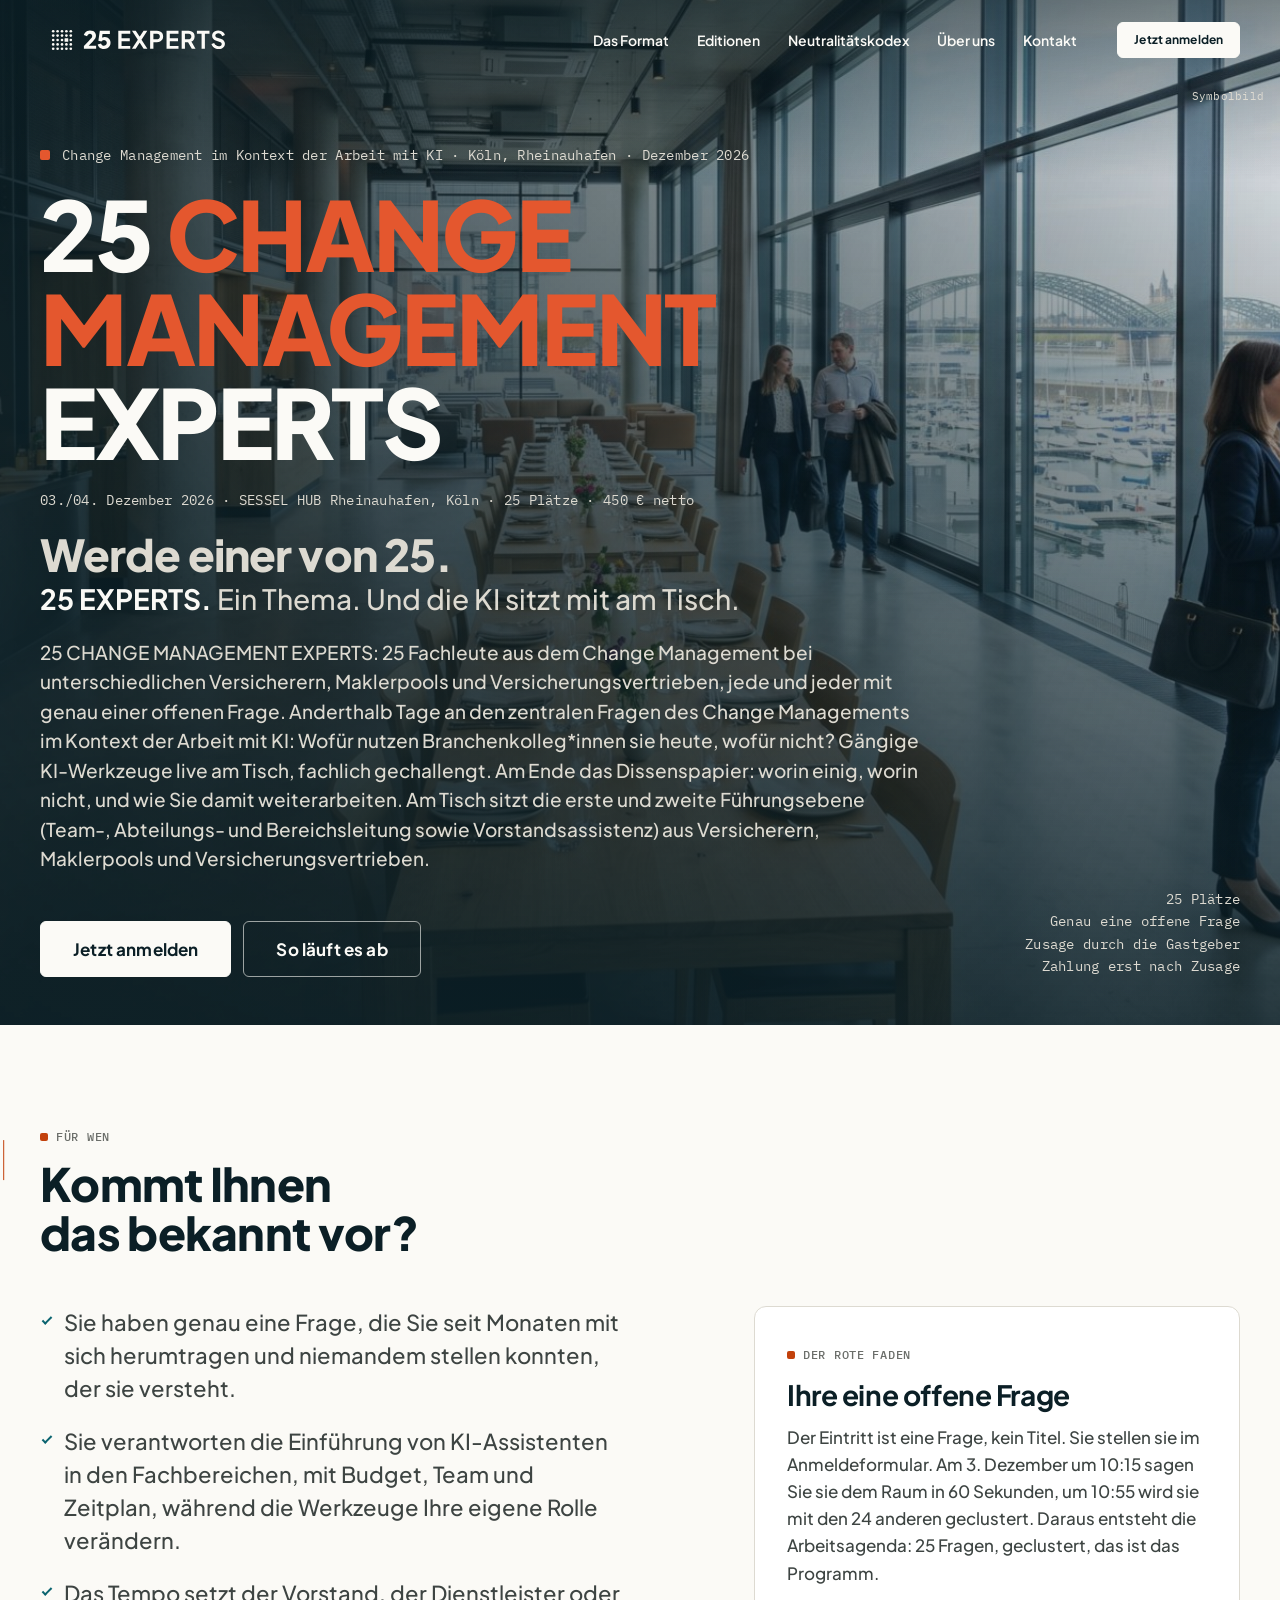
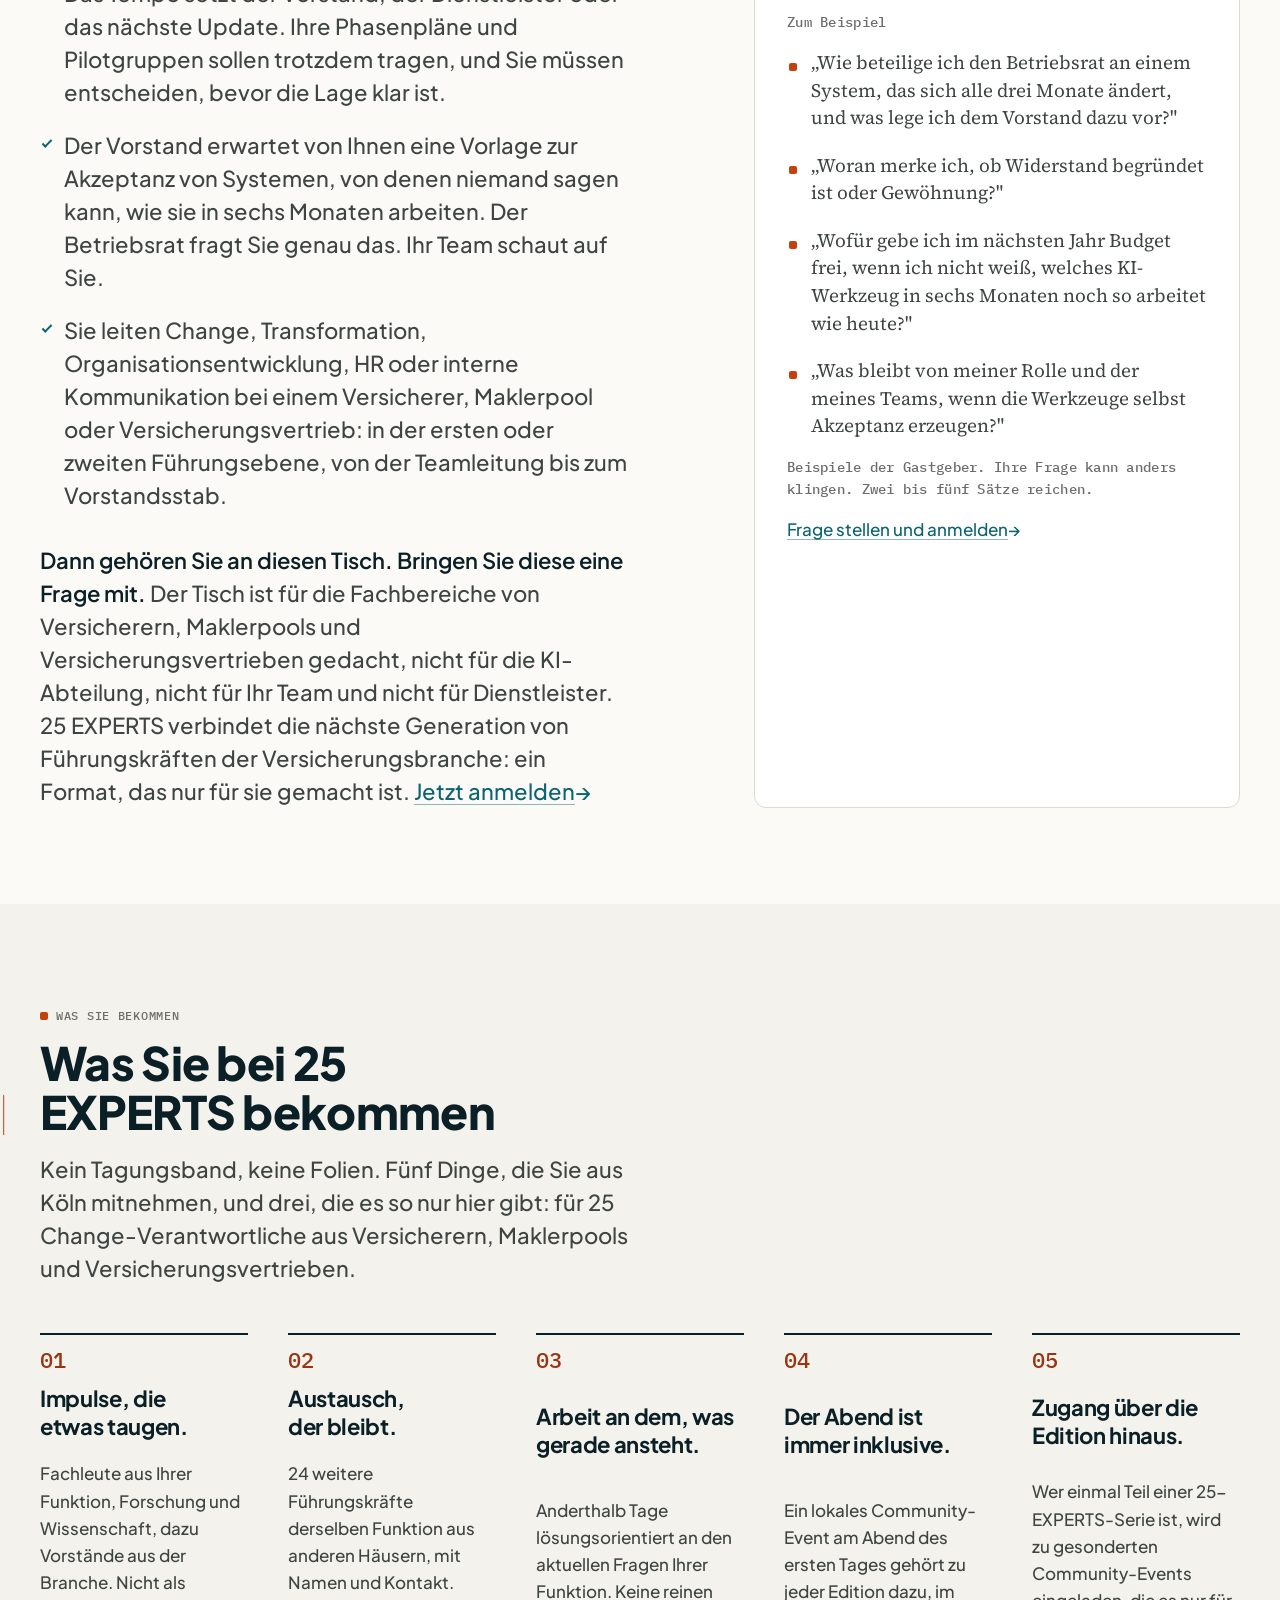
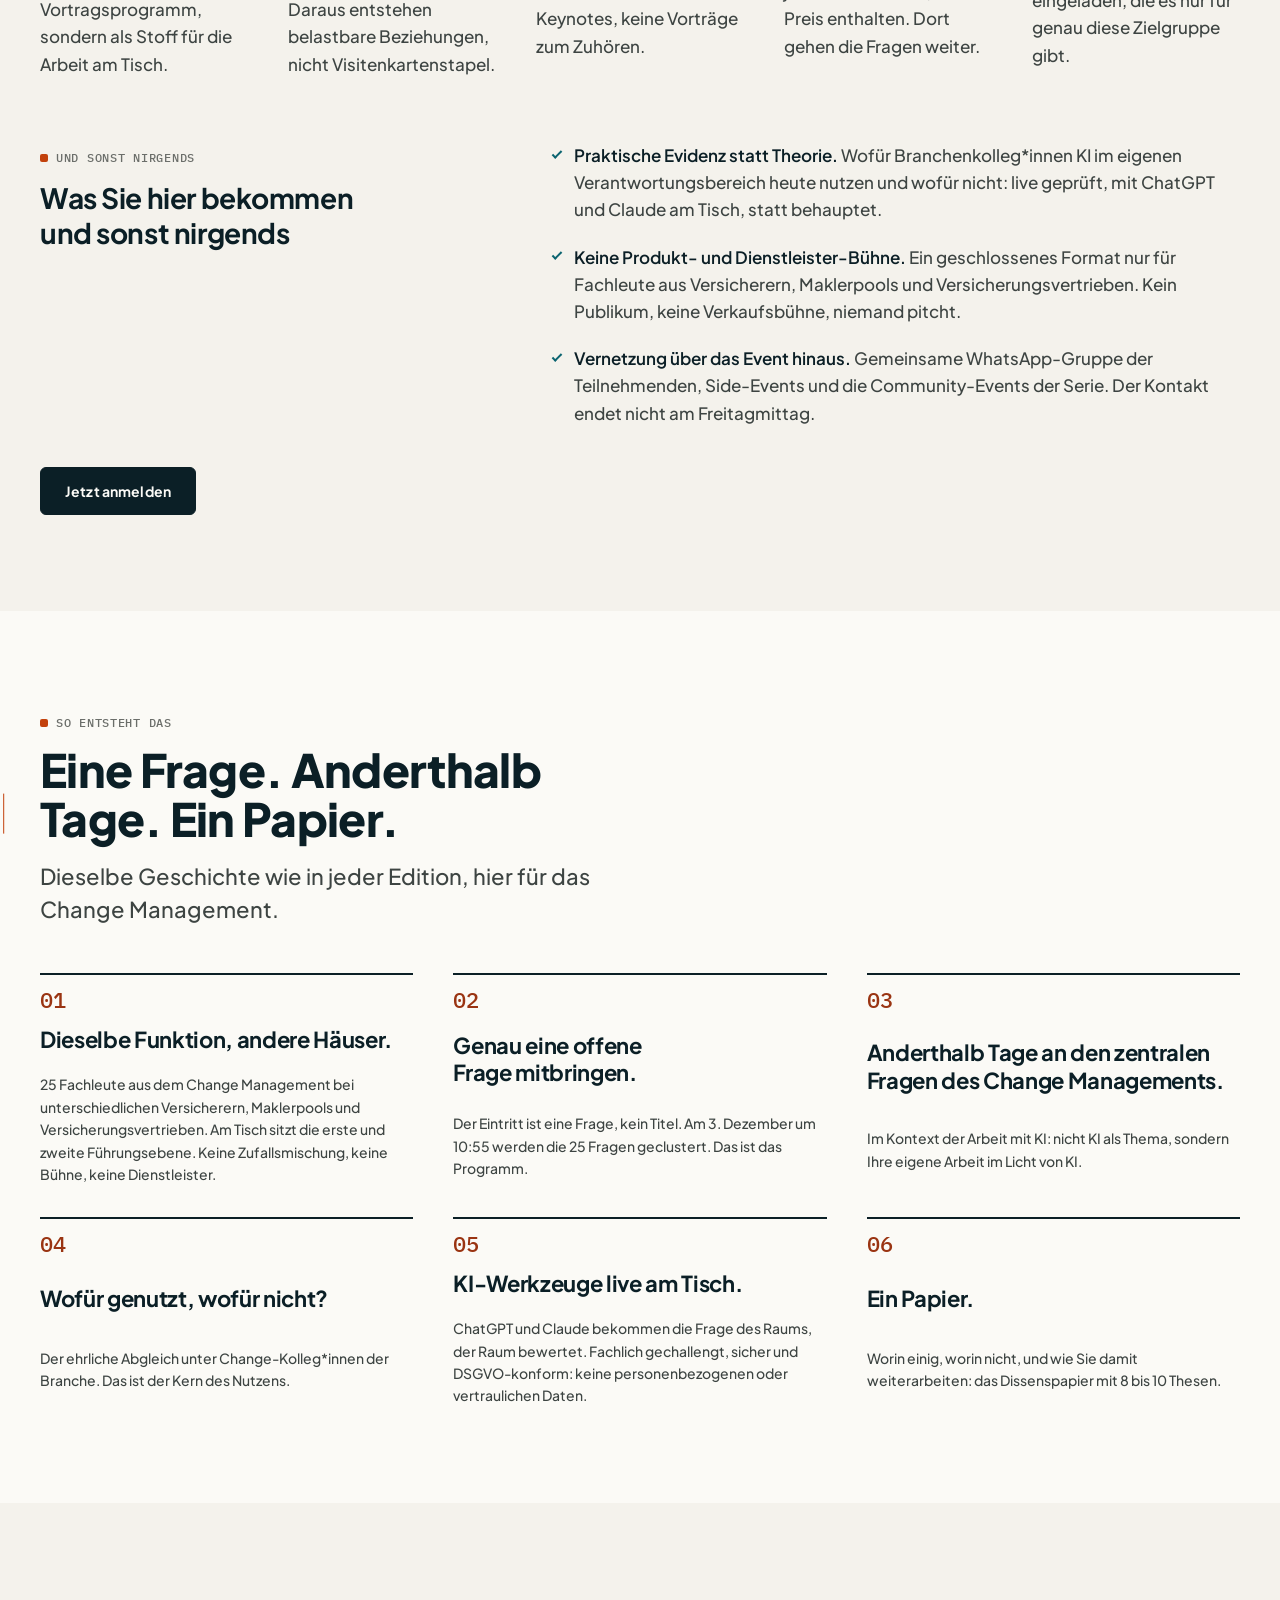
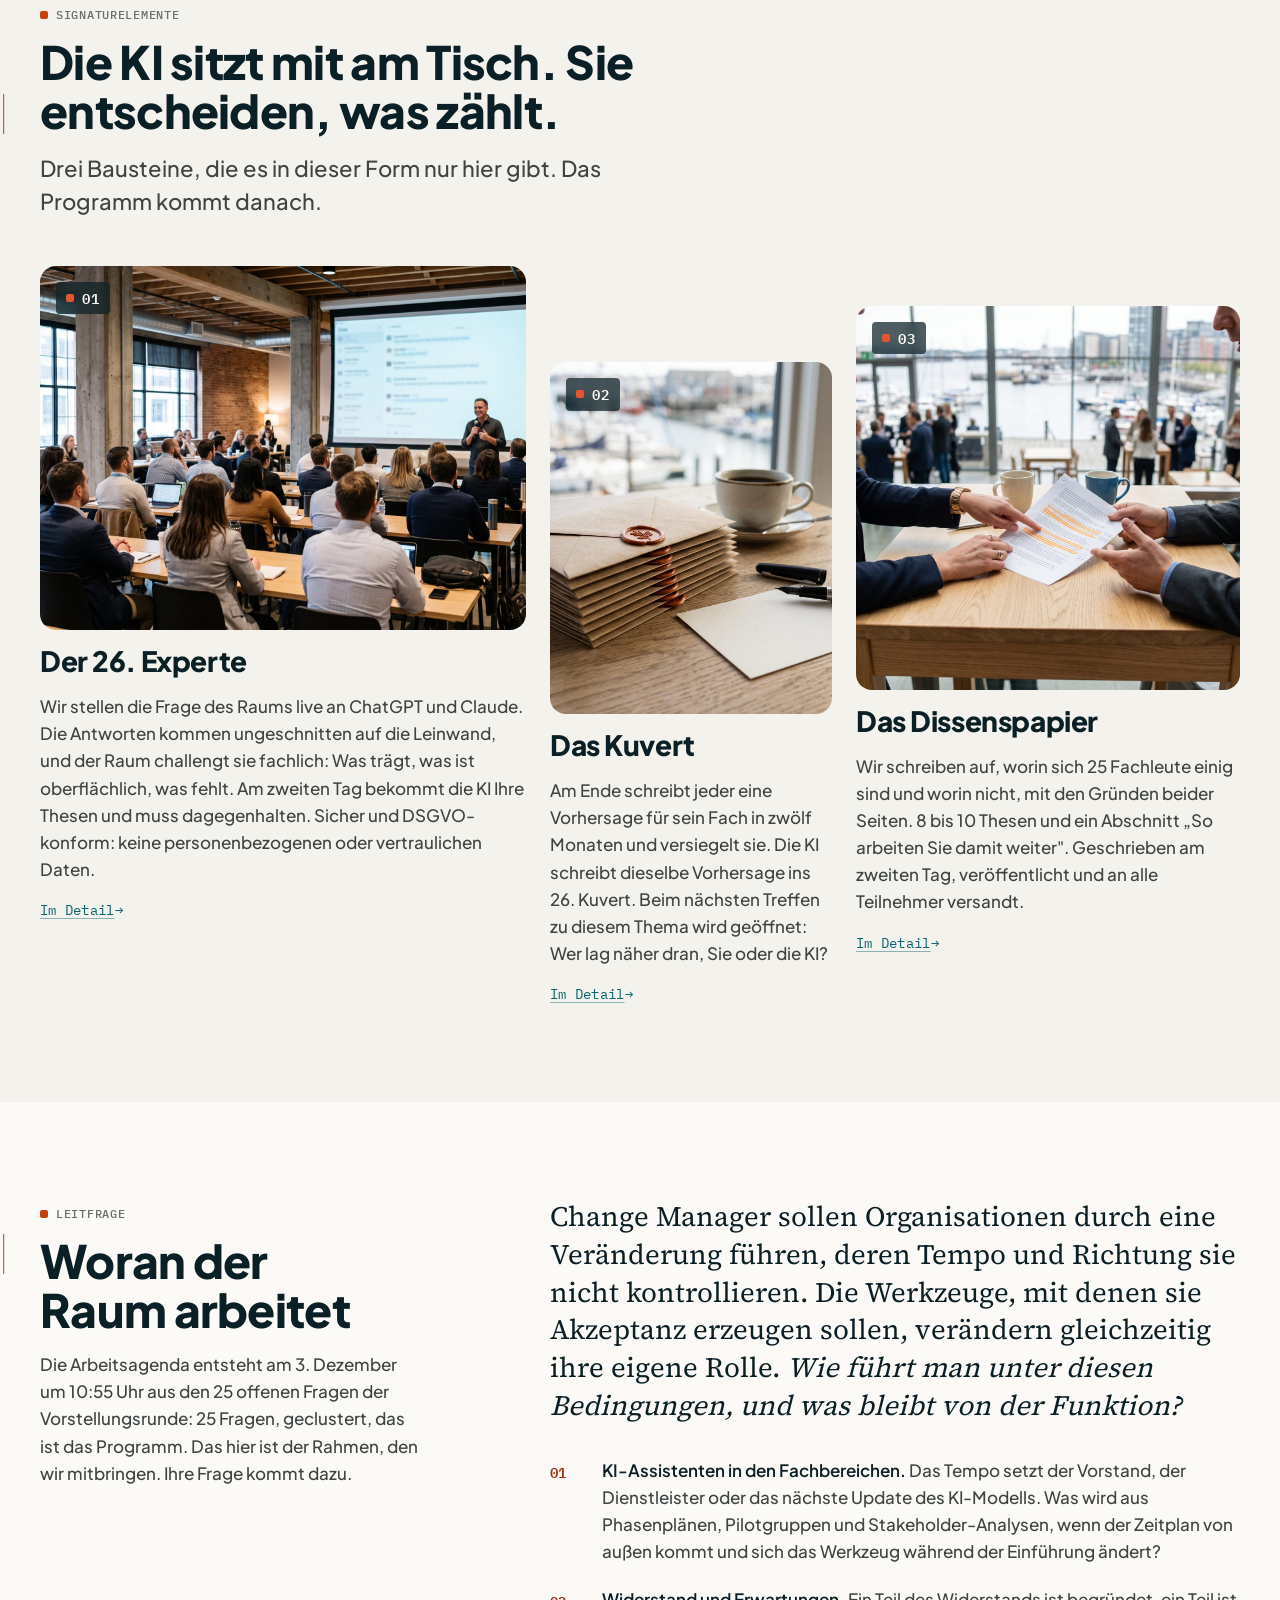
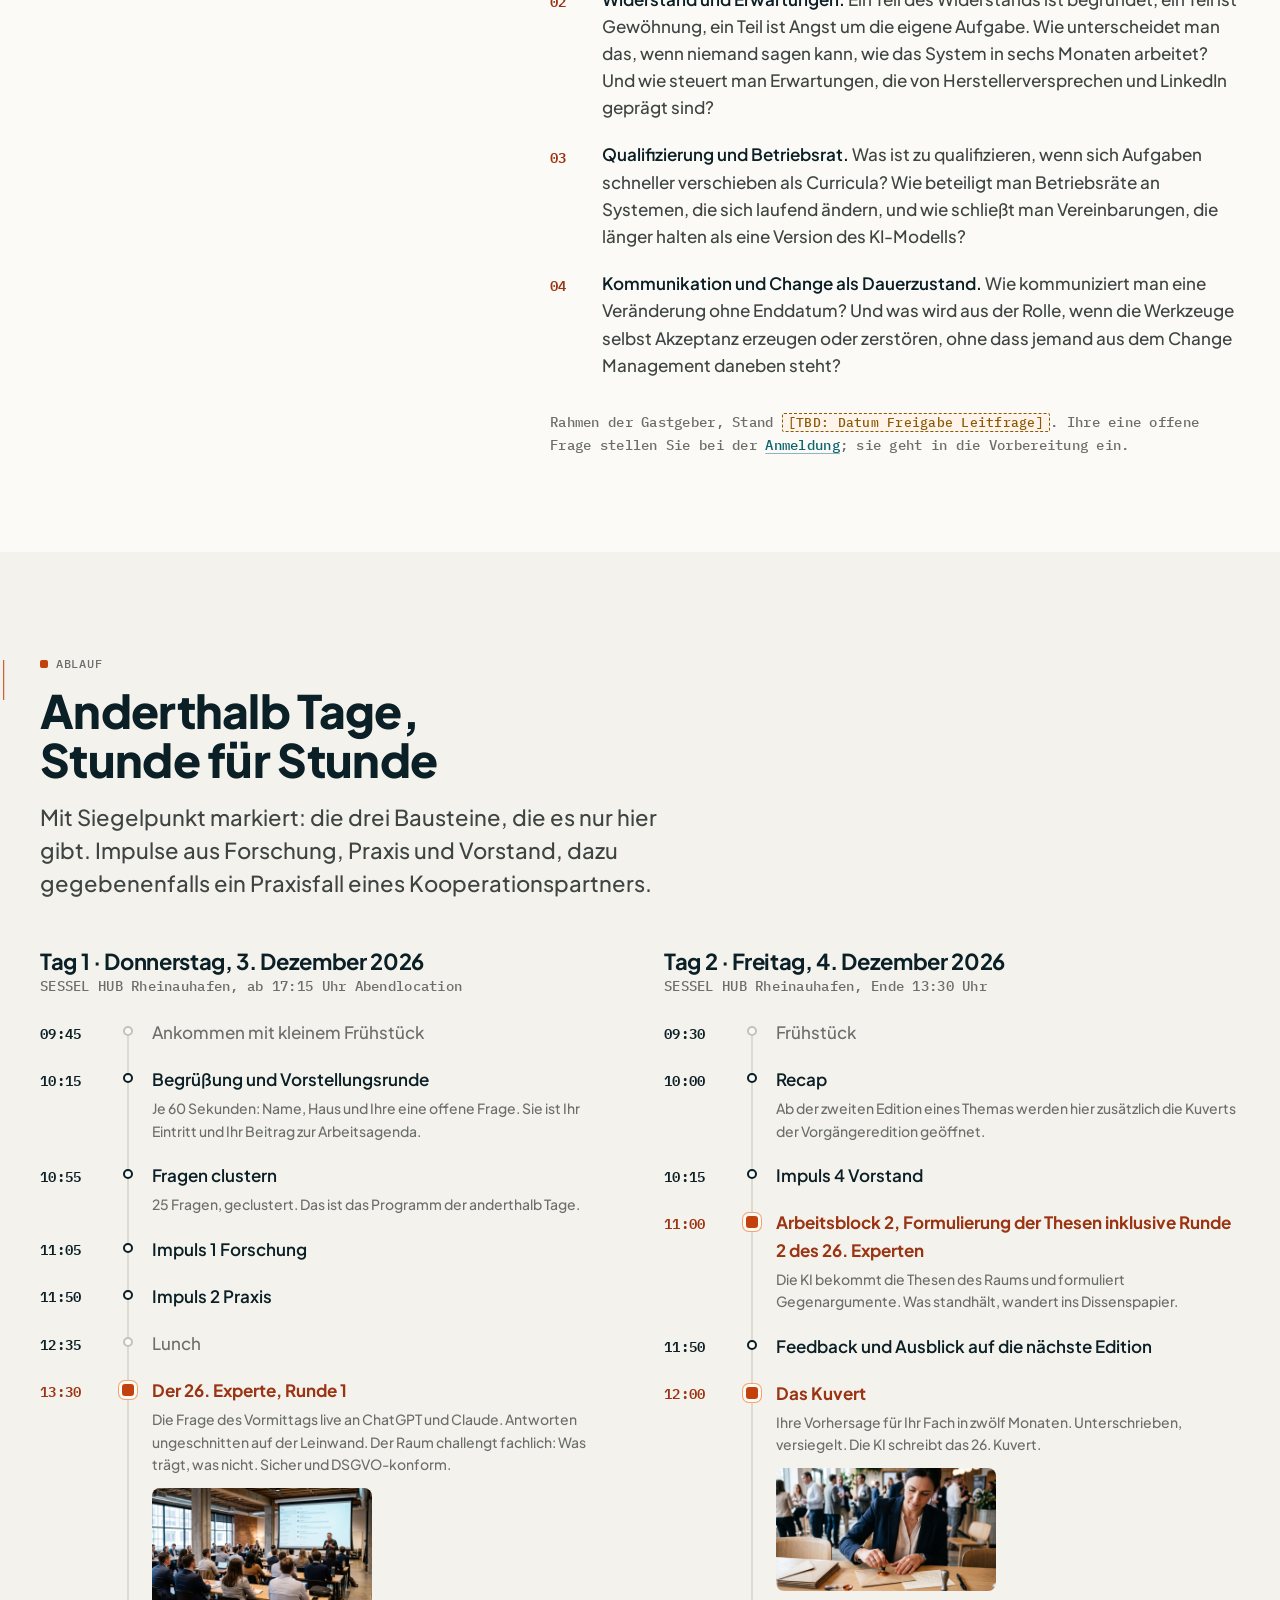
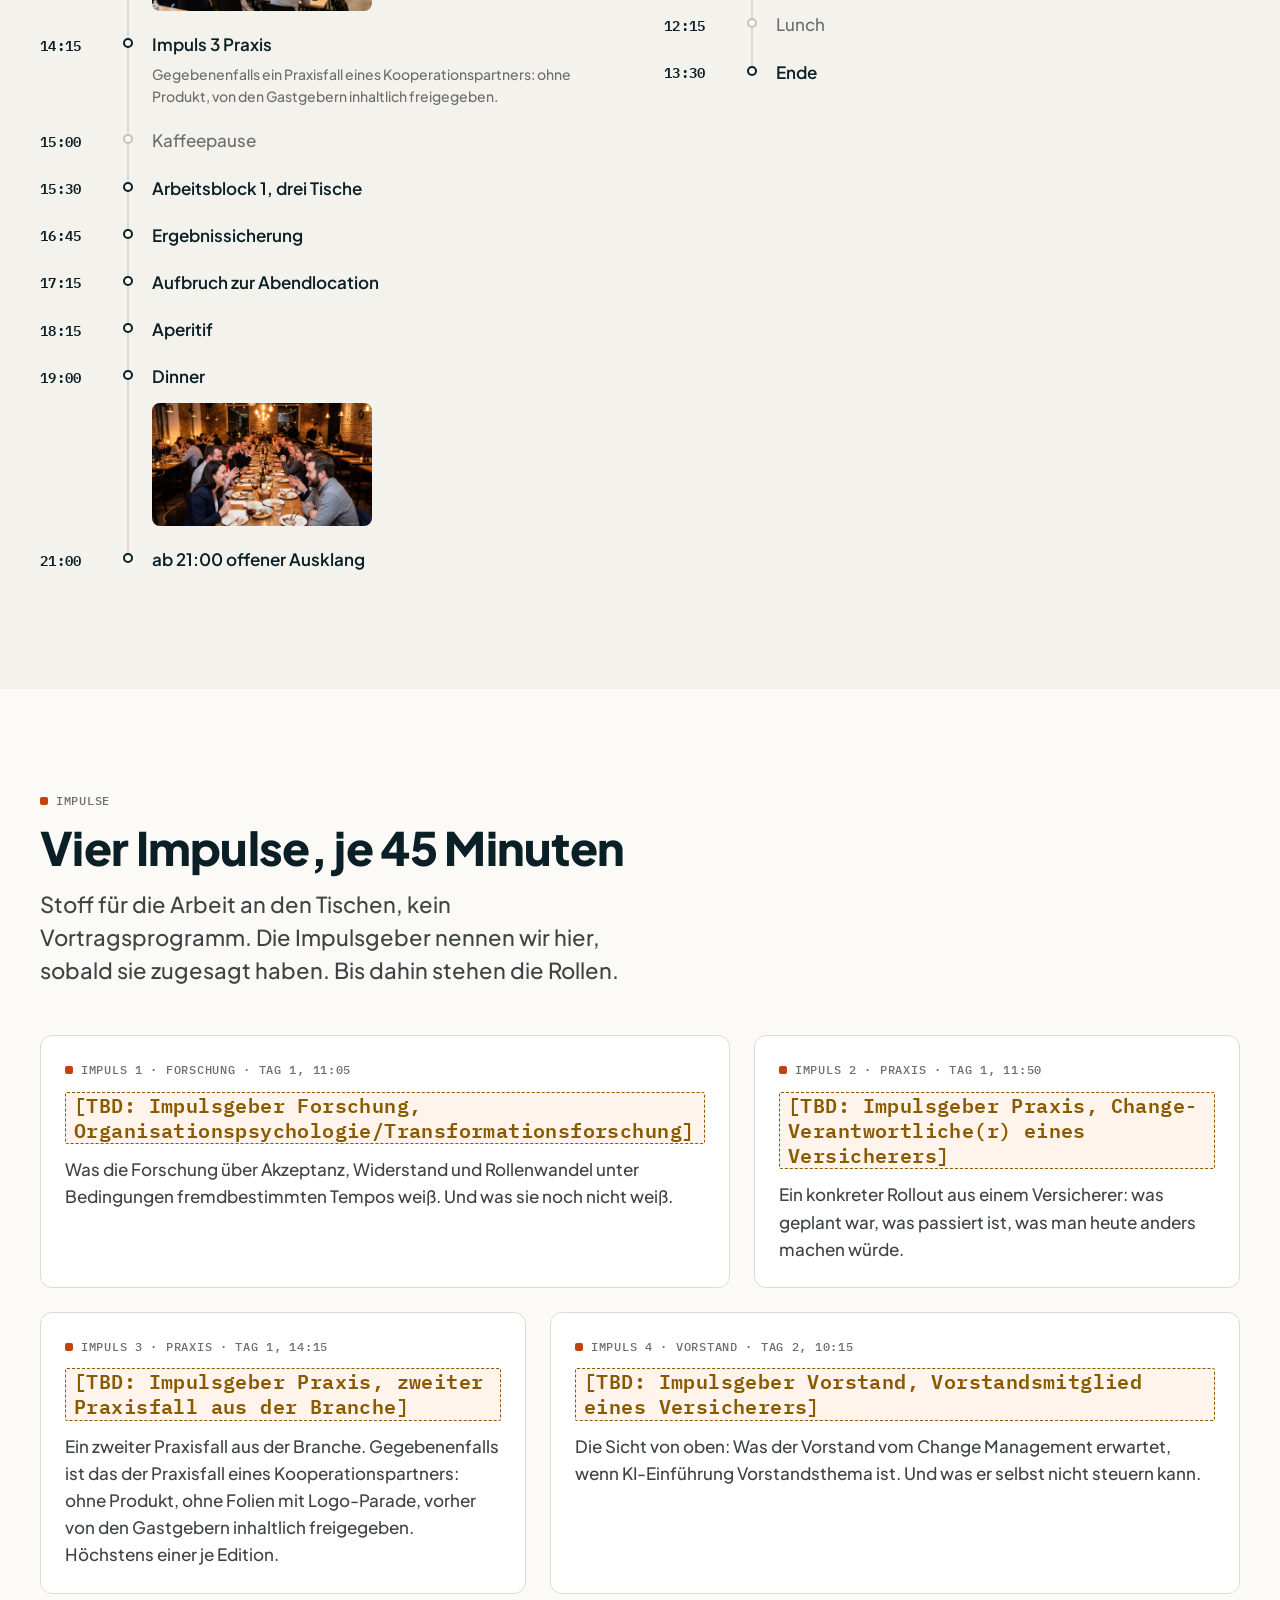
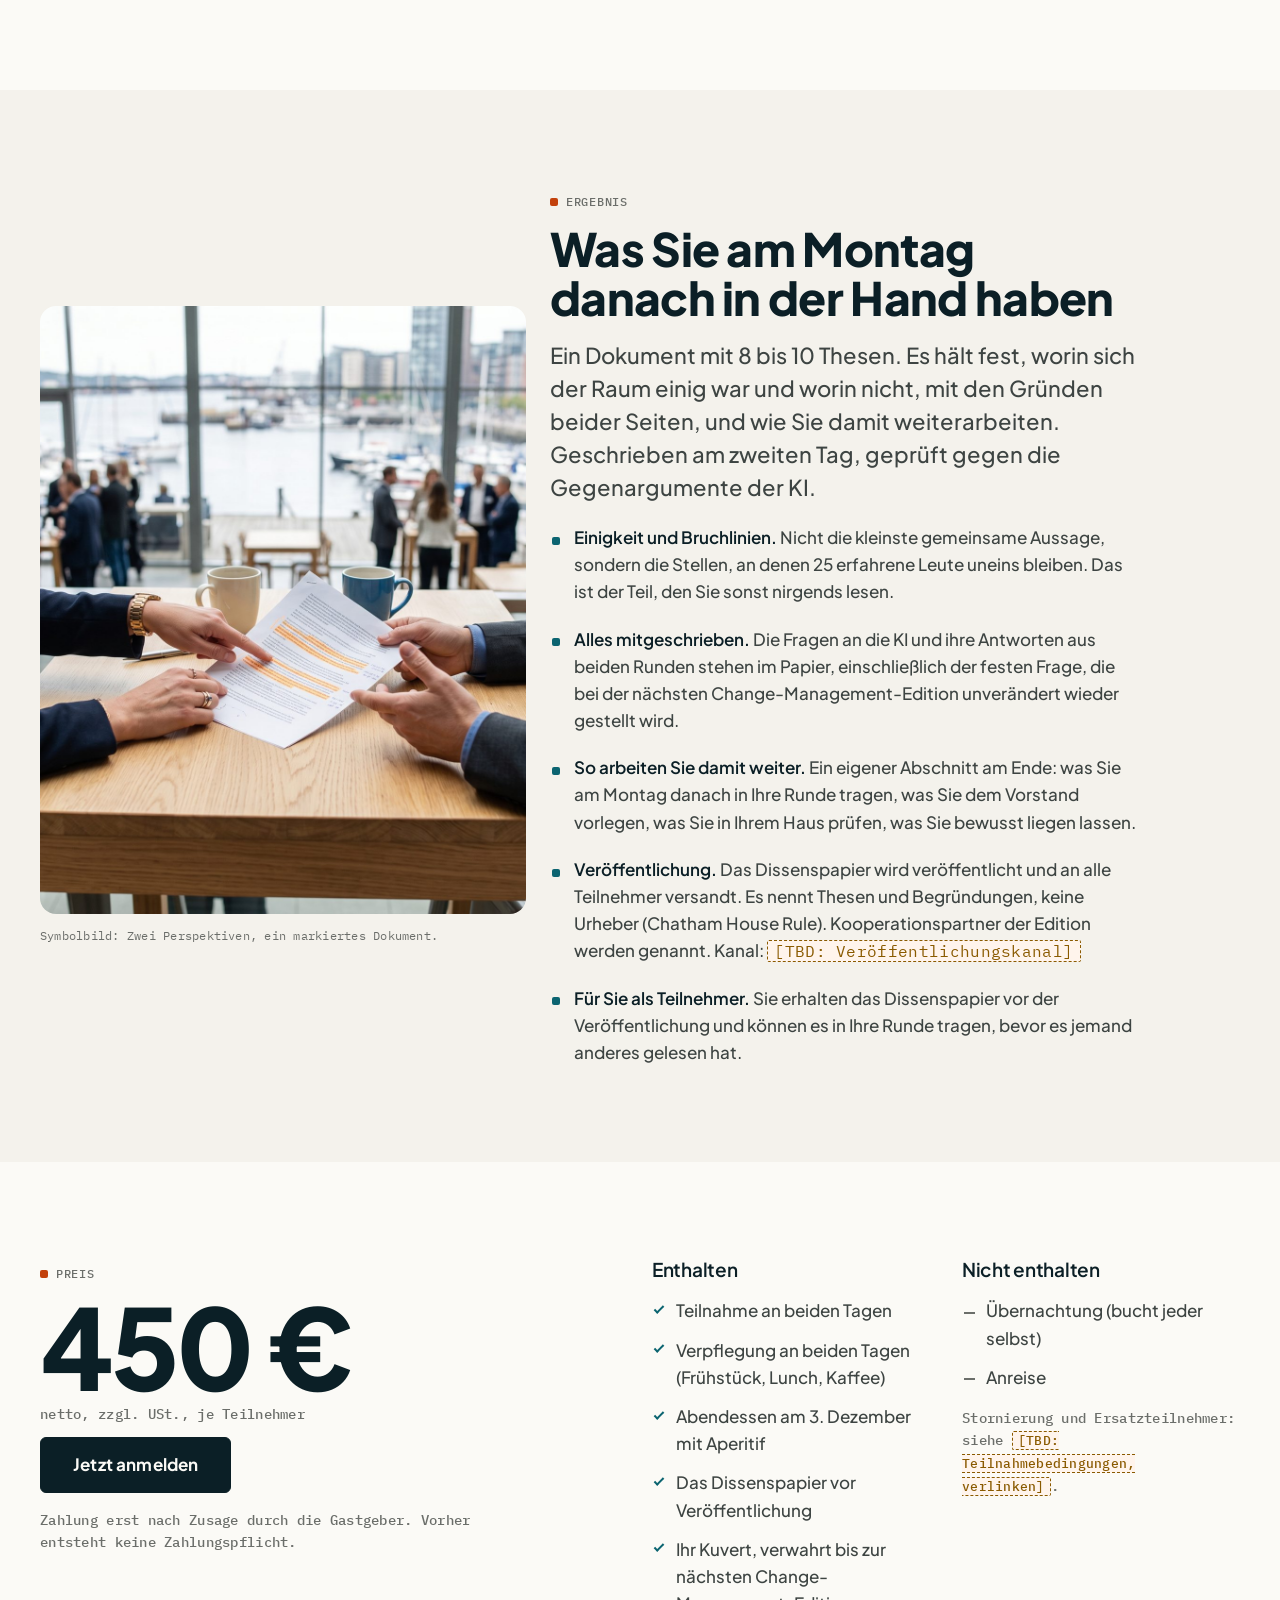
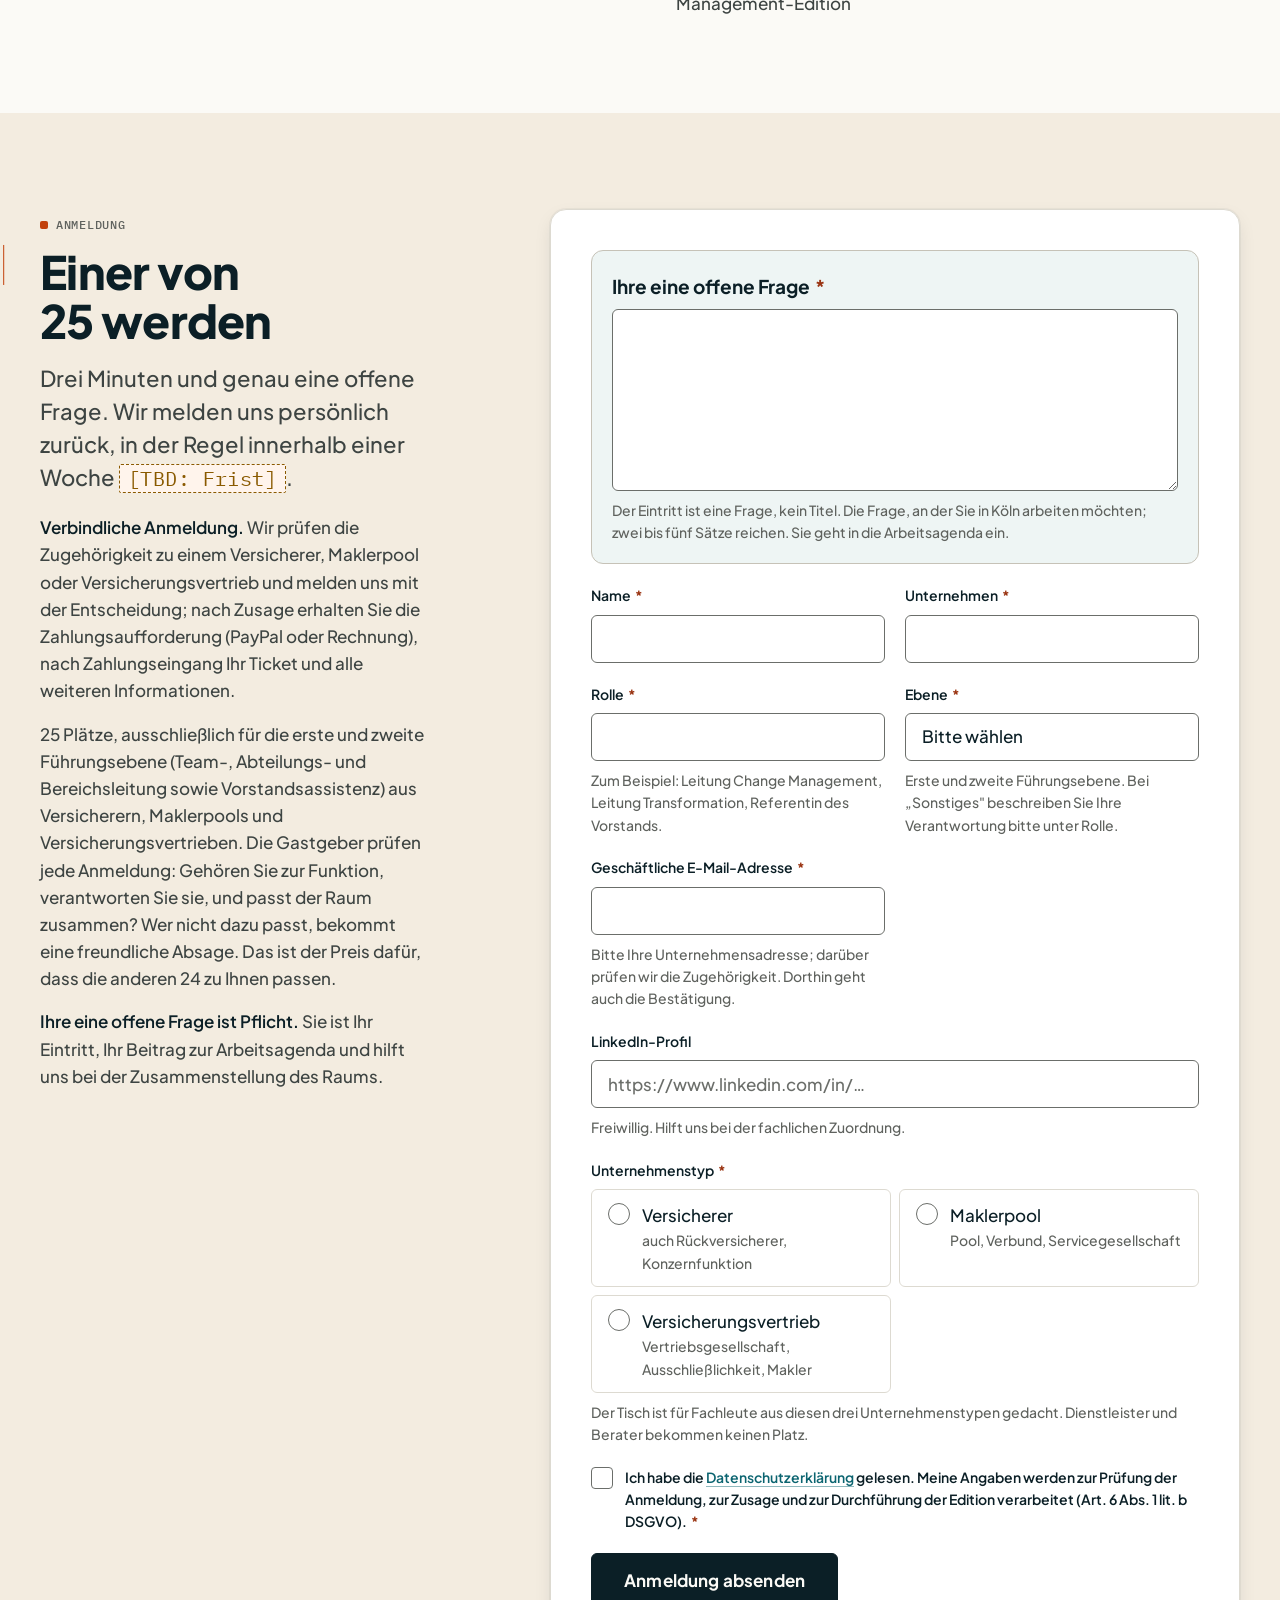
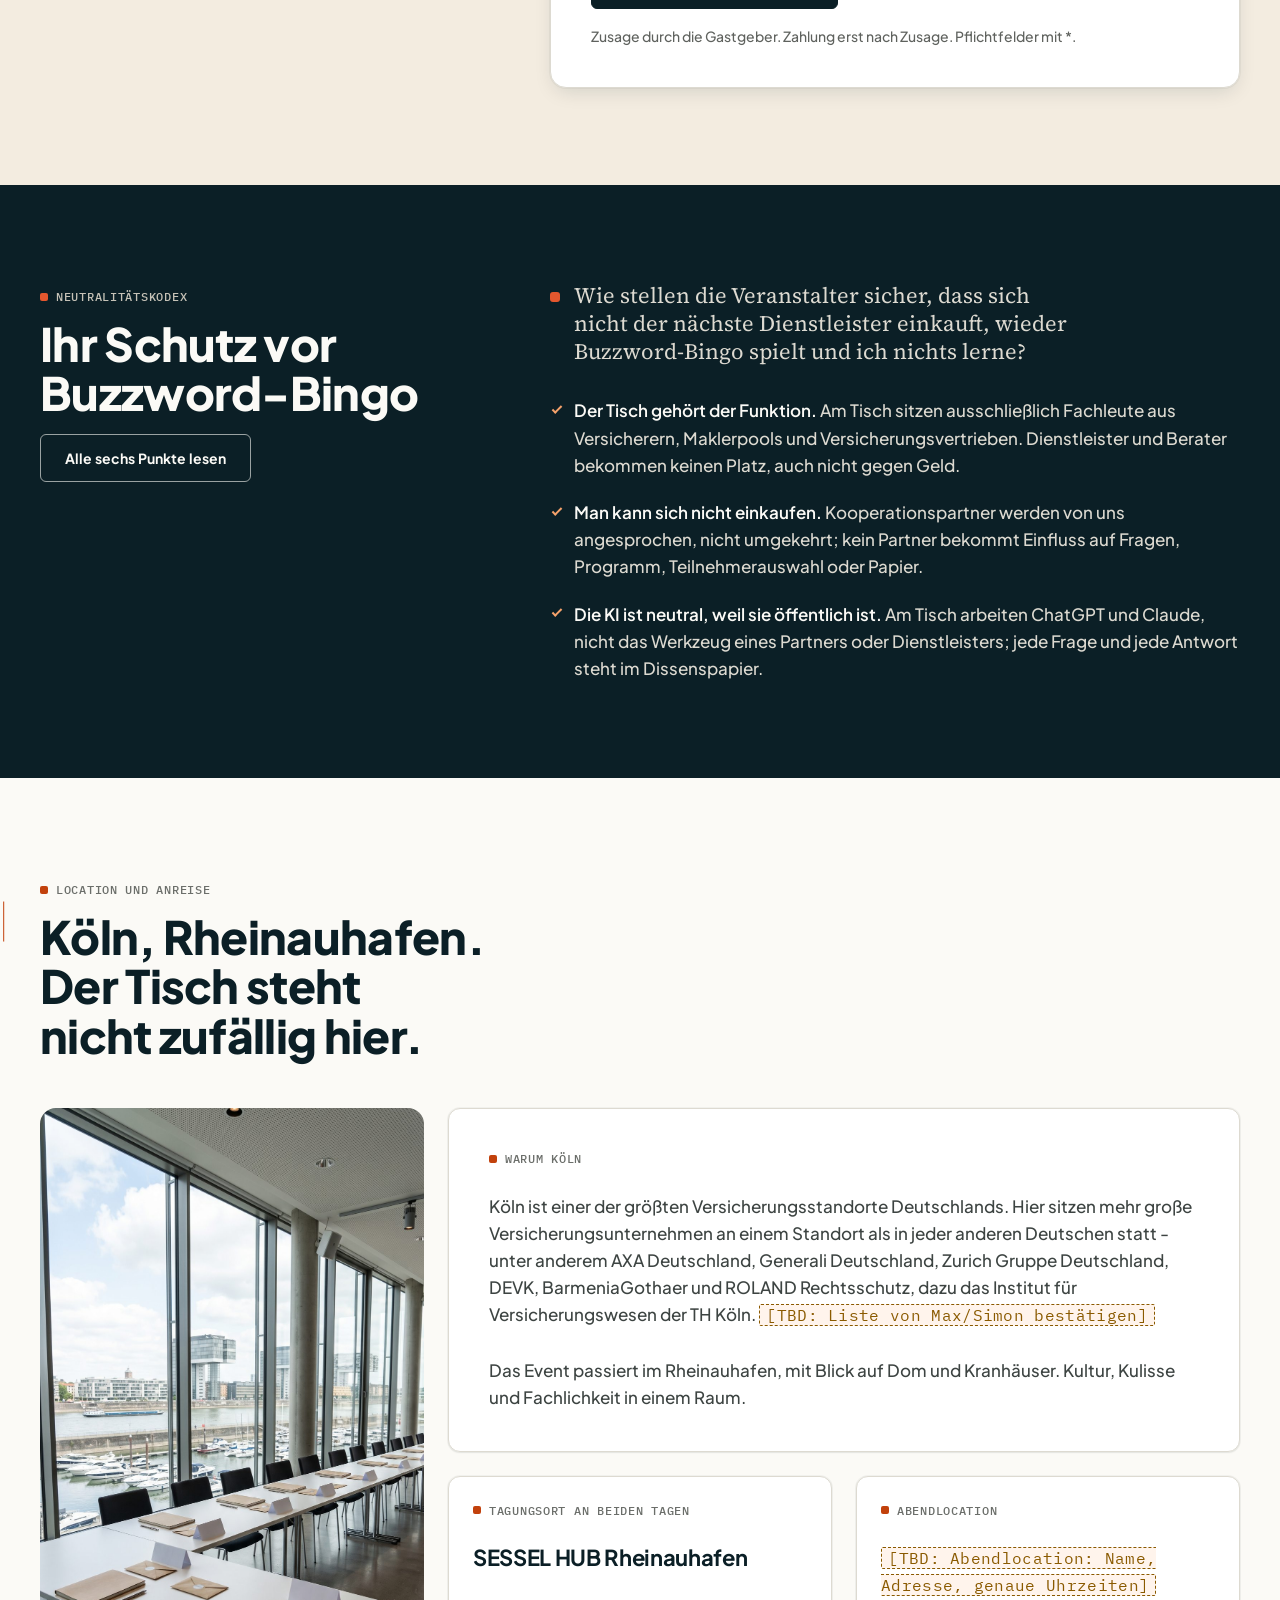
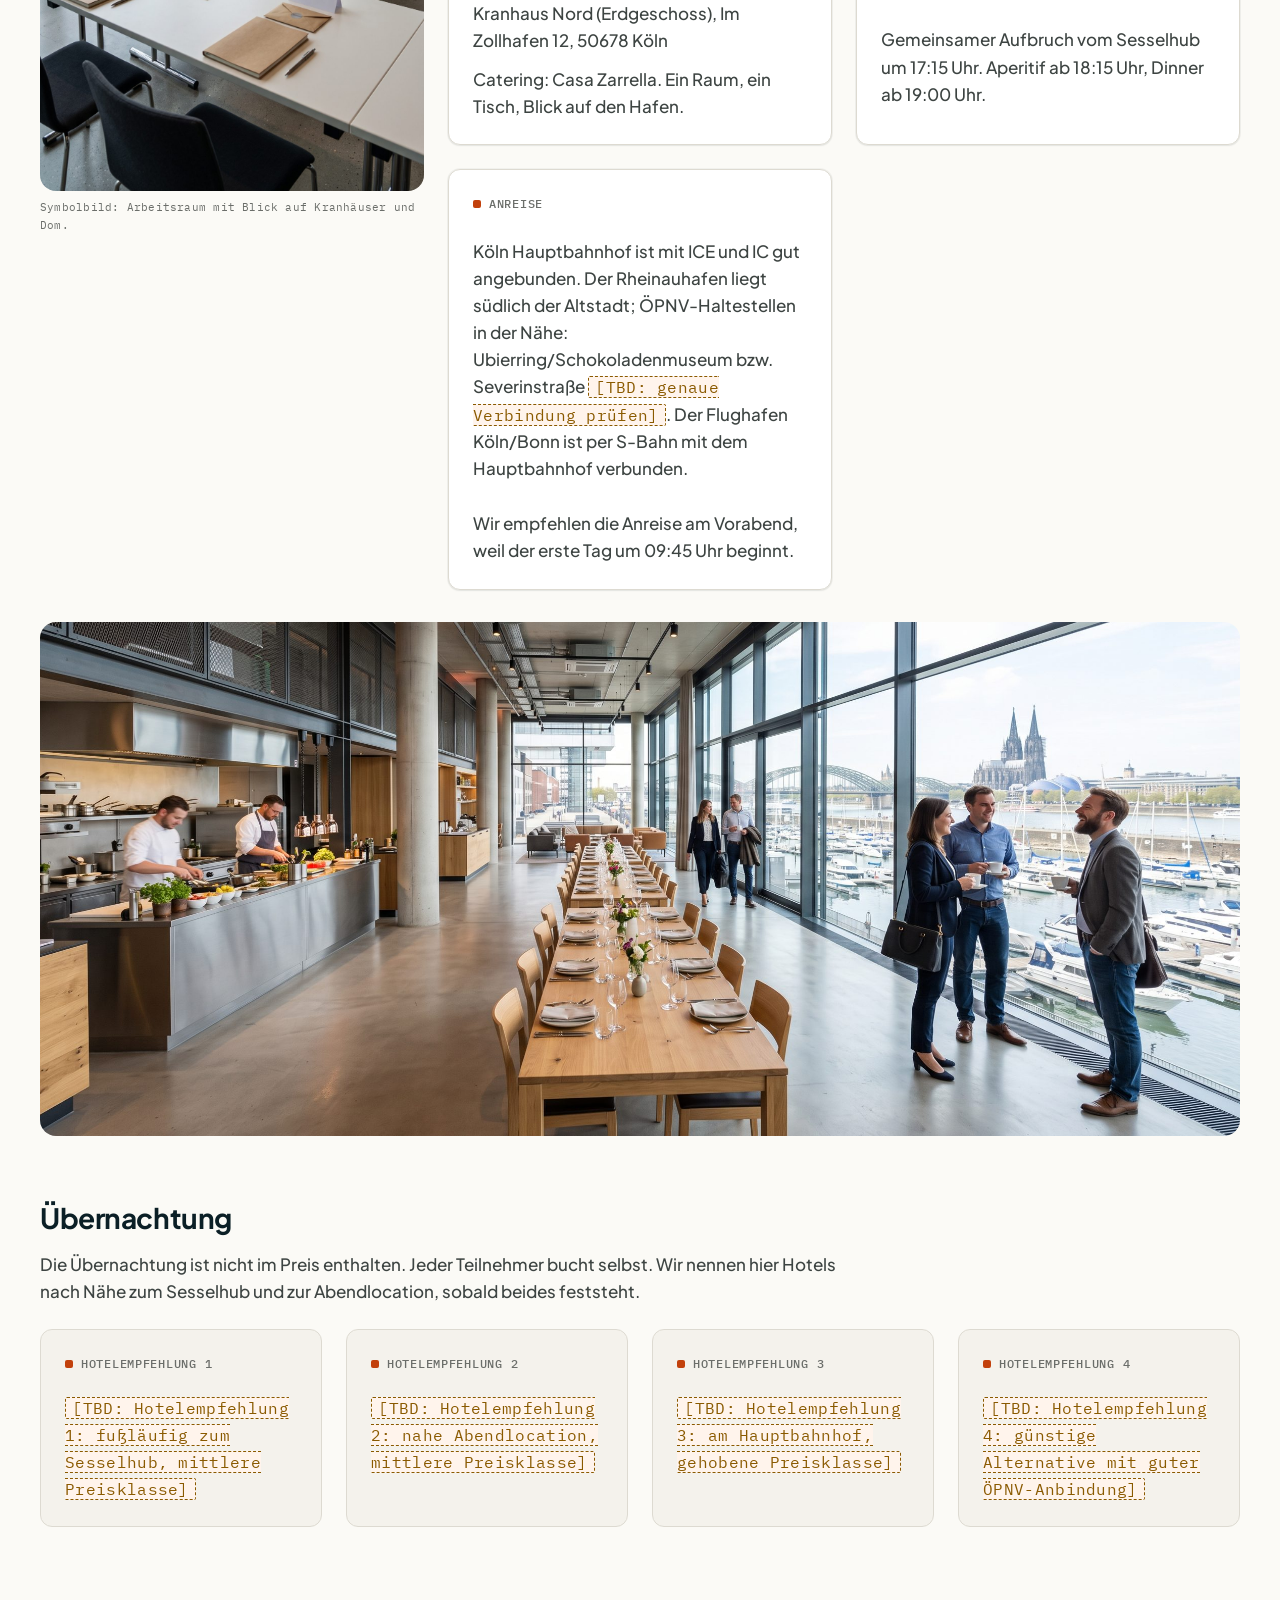
==== commit ccbf260b: "Website aus 25-experts-kit gebaut (e89e1e2)" ====
--- a/editionen/change-management/index.html
+++ b/editionen/change-management/index.html
@@ -89,10 +89,10 @@
           <h1 class="x-hero__title x-hero__title--edition" id="hero-title" data-reveal style="--x-reveal-delay:80ms">25 <span class="x-fn">Change Management</span> Experts</h1>
           <p class="x-hero__meta" data-reveal style="--x-reveal-delay:160ms">03./04. Dezember 2026 · SESSEL HUB Rheinauhafen, Köln · 25 Plätze · 450 € netto</p>
           <div class="x-hero__claimpair" data-reveal style="--x-reveal-delay:240ms">
-            <p class="x-hero__claim x-hero__claim--lg">Einer von 25<span class="x-dot">.</span></p>
+            <p class="x-hero__claim x-hero__claim--lg">Werde einer von 25<span class="x-dot">.</span></p>
             <p class="x-hero__claim"><strong>25 EXPERTS.</strong> Ein Thema. Und die KI sitzt mit am Tisch.</p>
           </div>
-          <p class="x-lead x-hero__lead x-hero__lead--kern" data-reveal style="--x-reveal-delay:300ms">25 CHANGE MANAGEMENT EXPERTS: 25 Fachleute aus dem Change Management bei unterschiedlichen Versicherern, Maklerpools und Versicherungsvertrieben, jede und jeder mit genau einer offenen Frage. Anderthalb Tage an den zentralen Fragen des Change Managements im Kontext der Arbeit mit KI: Wofür nutzen Branchenkolleg*innen sie heute, wofür nicht? Gängige KI-Werkzeuge live am Tisch, fachlich gechallengt. Am Ende das Dissenspapier: worin einig, worin nicht, und wie Sie damit weiterarbeiten. Am Tisch sitzt die erste und zweite Führungsebene (Team-, Abteilungs- und Bereichsleitung sowie Vorstandsstab) aus Versicherern, Maklerpools und Versicherungsvertrieben.</p>
+          <p class="x-lead x-hero__lead x-hero__lead--kern" data-reveal style="--x-reveal-delay:300ms">25 CHANGE MANAGEMENT EXPERTS: 25 Fachleute aus dem Change Management bei unterschiedlichen Versicherern, Maklerpools und Versicherungsvertrieben, jede und jeder mit genau einer offenen Frage. Anderthalb Tage an den zentralen Fragen des Change Managements im Kontext der Arbeit mit KI: Wofür nutzen Branchenkolleg*innen sie heute, wofür nicht? Gängige KI-Werkzeuge live am Tisch, fachlich gechallengt. Am Ende das Dissenspapier: worin einig, worin nicht, und wie Sie damit weiterarbeiten. Am Tisch sitzt die erste und zweite Führungsebene (Team-, Abteilungs- und Bereichsleitung sowie Vorstandsassistenz) aus Versicherern, Maklerpools und Versicherungsvertrieben.</p>
           <div class="x-hero__actions" data-reveal style="--x-reveal-delay:360ms">
             <a class="x-btn x-btn--on-dark x-btn--lg" href="#anmeldung">Jetzt anmelden</a>
             <a class="x-btn x-btn--on-dark-outline x-btn--lg" href="#ablauf">So läuft es ab</a>
@@ -381,7 +381,7 @@
           <h2 id="anm-h" class="x-h2">Einer von 25 werden</h2>
           <p class="x-lead">Drei Minuten und genau eine offene Frage. Wir melden uns persönlich zurück, in der Regel innerhalb einer Woche <span class="x-tbd">[TBD: Frist]</span>.</p>
           <p><strong>Verbindliche Anmeldung.</strong> Wir prüfen die Zugehörigkeit zu einem Versicherer, Maklerpool oder Versicherungsvertrieb und melden uns mit der Entscheidung; nach Zusage erhalten Sie die Zahlungsaufforderung (PayPal oder Rechnung), nach Zahlungseingang Ihr Ticket und alle weiteren Informationen.</p>
-          <p>25 Plätze, ausschließlich für die erste und zweite Führungsebene (Team-, Abteilungs- und Bereichsleitung sowie Vorstandsstab) aus Versicherern, Maklerpools und Versicherungsvertrieben. Die Gastgeber prüfen jede Anmeldung: Gehören Sie zur Funktion, verantworten Sie sie, und passt der Raum zusammen? Wer nicht dazu passt, bekommt eine freundliche Absage. Das ist der Preis dafür, dass die anderen 24 zu Ihnen passen.</p>
+          <p>25 Plätze, ausschließlich für die erste und zweite Führungsebene (Team-, Abteilungs- und Bereichsleitung sowie Vorstandsassistenz) aus Versicherern, Maklerpools und Versicherungsvertrieben. Die Gastgeber prüfen jede Anmeldung: Gehören Sie zur Funktion, verantworten Sie sie, und passt der Raum zusammen? Wer nicht dazu passt, bekommt eine freundliche Absage. Das ist der Preis dafür, dass die anderen 24 zu Ihnen passen.</p>
           <p><strong>Ihre eine offene Frage ist Pflicht.</strong> Sie ist Ihr Eintritt, Ihr Beitrag zur Arbeitsagenda und hilft uns bei der Zusammenstellung des Raums.</p>
         </div>
         <div class="x-anmeldung__form" data-reveal>
@@ -494,8 +494,8 @@
           <div class="x-location__cards">
             <div class="x-card x-card--lg">
               <p class="x-kicker">Warum Köln</p>
-              <p>Köln ist einer der größten Versicherungsstandorte Deutschlands. Hier sitzen unter anderem AXA Deutschland, Generali Deutschland, Zurich Gruppe Deutschland, DEVK, Gothaer und ROLAND Rechtsschutz, dazu das Institut für Versicherungswesen der TH Köln. <span class="x-tbd">[TBD: Liste von Max/Simon bestätigen]</span></p>
-              <p>Der Tisch steht im Rheinauhafen, mit Blick auf Dom und Kranhäuser. Wer hier arbeitet, kommt zu Fuß oder mit der Bahn; wer von außerhalb kommt, hat kurze Wege.</p>
+              <p>Köln ist einer der größten Versicherungsstandorte Deutschlands. Hier sitzen mehr große Versicherungsunternehmen an einem Standort als in jeder anderen Deutschen statt - unter anderem AXA Deutschland, Generali Deutschland, Zurich Gruppe Deutschland, DEVK, BarmeniaGothaer und ROLAND Rechtsschutz, dazu das Institut für Versicherungswesen der TH Köln. <span class="x-tbd">[TBD: Liste von Max/Simon bestätigen]</span></p>
+              <p>Das Event passiert im Rheinauhafen, mit Blick auf Dom und Kranhäuser. Kultur, Kulisse und Fachlichkeit in einem Raum.</p>
             </div>
             <div class="x-card">
               <p class="x-kicker">Tagungsort an beiden Tagen</p>
@@ -548,7 +548,7 @@
           </details>
           <details>
             <summary>Für wen ist der Tisch gedacht, und wer bekommt eine Absage?</summary>
-            <div class="x-accordion__body"><p>Für die erste und zweite Führungsebene (Team-, Abteilungs- und Bereichsleitung sowie Vorstandsstab) bei Versicherern, Maklerpools und Versicherungsvertrieben. Also für die Ebene, die entscheidet, Budget verantwortet, ein Team führt oder dem Vorstand vorlegt: die nächste Generation von Führungskräften der Versicherungsbranche. Wer im Change Management arbeitet, aber keine dieser Rollen hat, bekommt eine freundliche Absage oder den Hinweis, die verantwortliche Person aus dem Haus zu benennen. Dienstleister und Berater bekommen keinen Platz, auch nicht gegen Geld. Wenn Sie unsicher sind, wählen Sie im Formular „Sonstiges" und beschreiben Ihre Verantwortung unter Rolle; wir melden uns.</p></div>
+            <div class="x-accordion__body"><p>Für die erste und zweite Führungsebene (Team-, Abteilungs- und Bereichsleitung sowie Vorstandsassistenz) bei Versicherern, Maklerpools und Versicherungsvertrieben. Also für die Ebene, die entscheidet, Budget verantwortet, ein Team führt oder dem Vorstand vorlegt: die nächste Generation von Führungskräften der Versicherungsbranche. Wer im Change Management arbeitet, aber keine dieser Rollen hat, bekommt eine freundliche Absage oder den Hinweis, die verantwortliche Person aus dem Haus zu benennen. Dienstleister und Berater bekommen keinen Platz, auch nicht gegen Geld. Wenn Sie unsicher sind, wählen Sie im Formular „Sonstiges" und beschreiben Ihre Verantwortung unter Rolle; wir melden uns.</p></div>
           </details>
           <details>
             <summary>Wann und wie zahle ich?</summary>
@@ -612,7 +612,7 @@
         <div class="x-footer__brand">
           <a href="../../index.html" aria-label="25 EXPERTS, zur Startseite"><img src="../../assets/img/25experts-logo-horizontal-mono-white.svg" alt="25 EXPERTS" width="360" height="80"></a>
           <p class="x-footer__claim">Einer von 25.</p>
-          <p>25 EXPERTS. Ein Thema. Und die KI sitzt mit am Tisch. Geschlossenes Arbeitstreffen: 25 Führungskräfte derselben Funktion aus unterschiedlichen Versicherern, Maklerpools und Versicherungsvertrieben (erste und zweite Führungsebene), jede und jeder mit genau einer offenen Frage. Anderthalb Tage im Kontext der Arbeit mit KI, ChatGPT und Claude live am Tisch, am Ende das Dissenspapier.</p>
+          <p>25 EXPERTS. Ein Thema. Und die KI sitzt mit am Tisch. Geschlossenes Arbeitstreffen: 25 junge Führungskräfte von unterschiedlichen Versicherern, Maklerpools und Versicherungsvertrieben, jede und jeder mit genau einer offenen Frage. Anderthalb Tage im Kontext der Arbeit mit KI. ChatGPT und Claude live mit im Raum, am Ende ein verwertbares Dissenspapier und Zugang zu einer einzigartigen Community über das Event hinaus.</p>
         </div>
         <div>
           <p class="x-footer__title">Format</p>
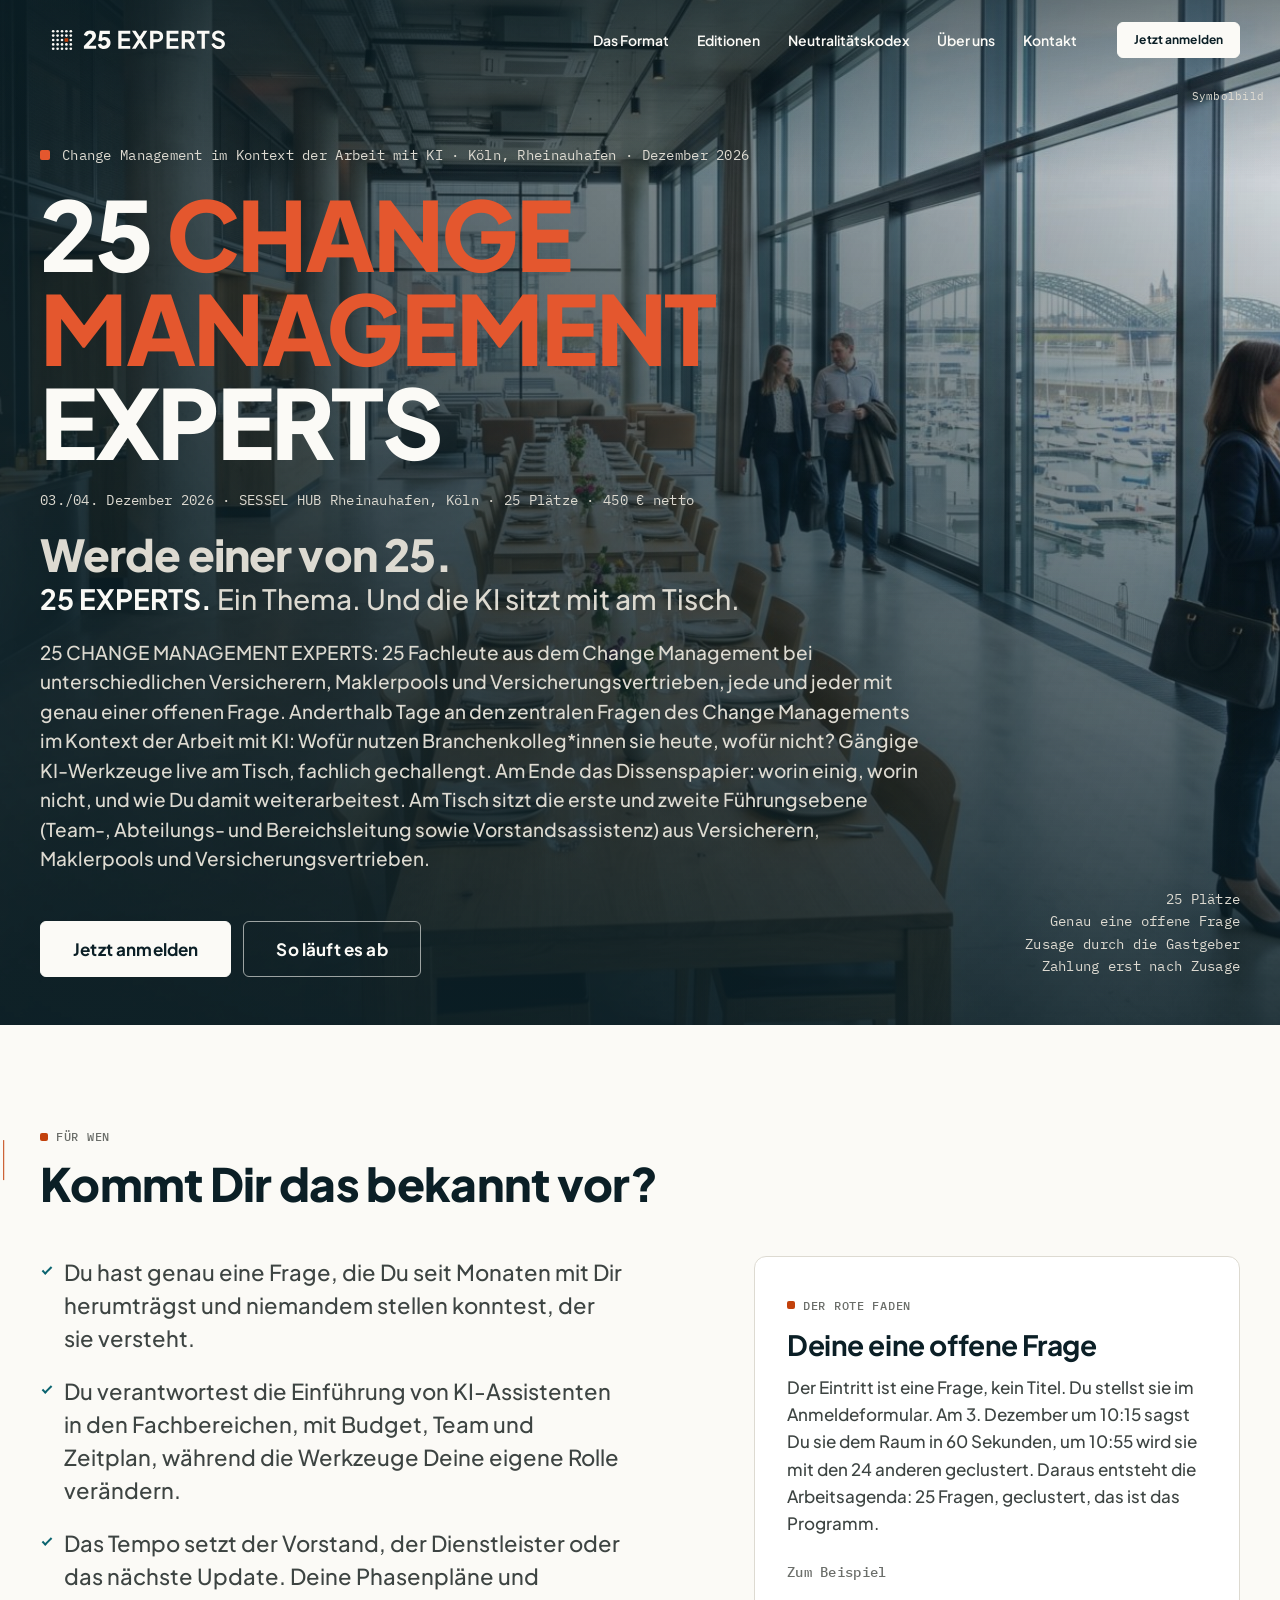
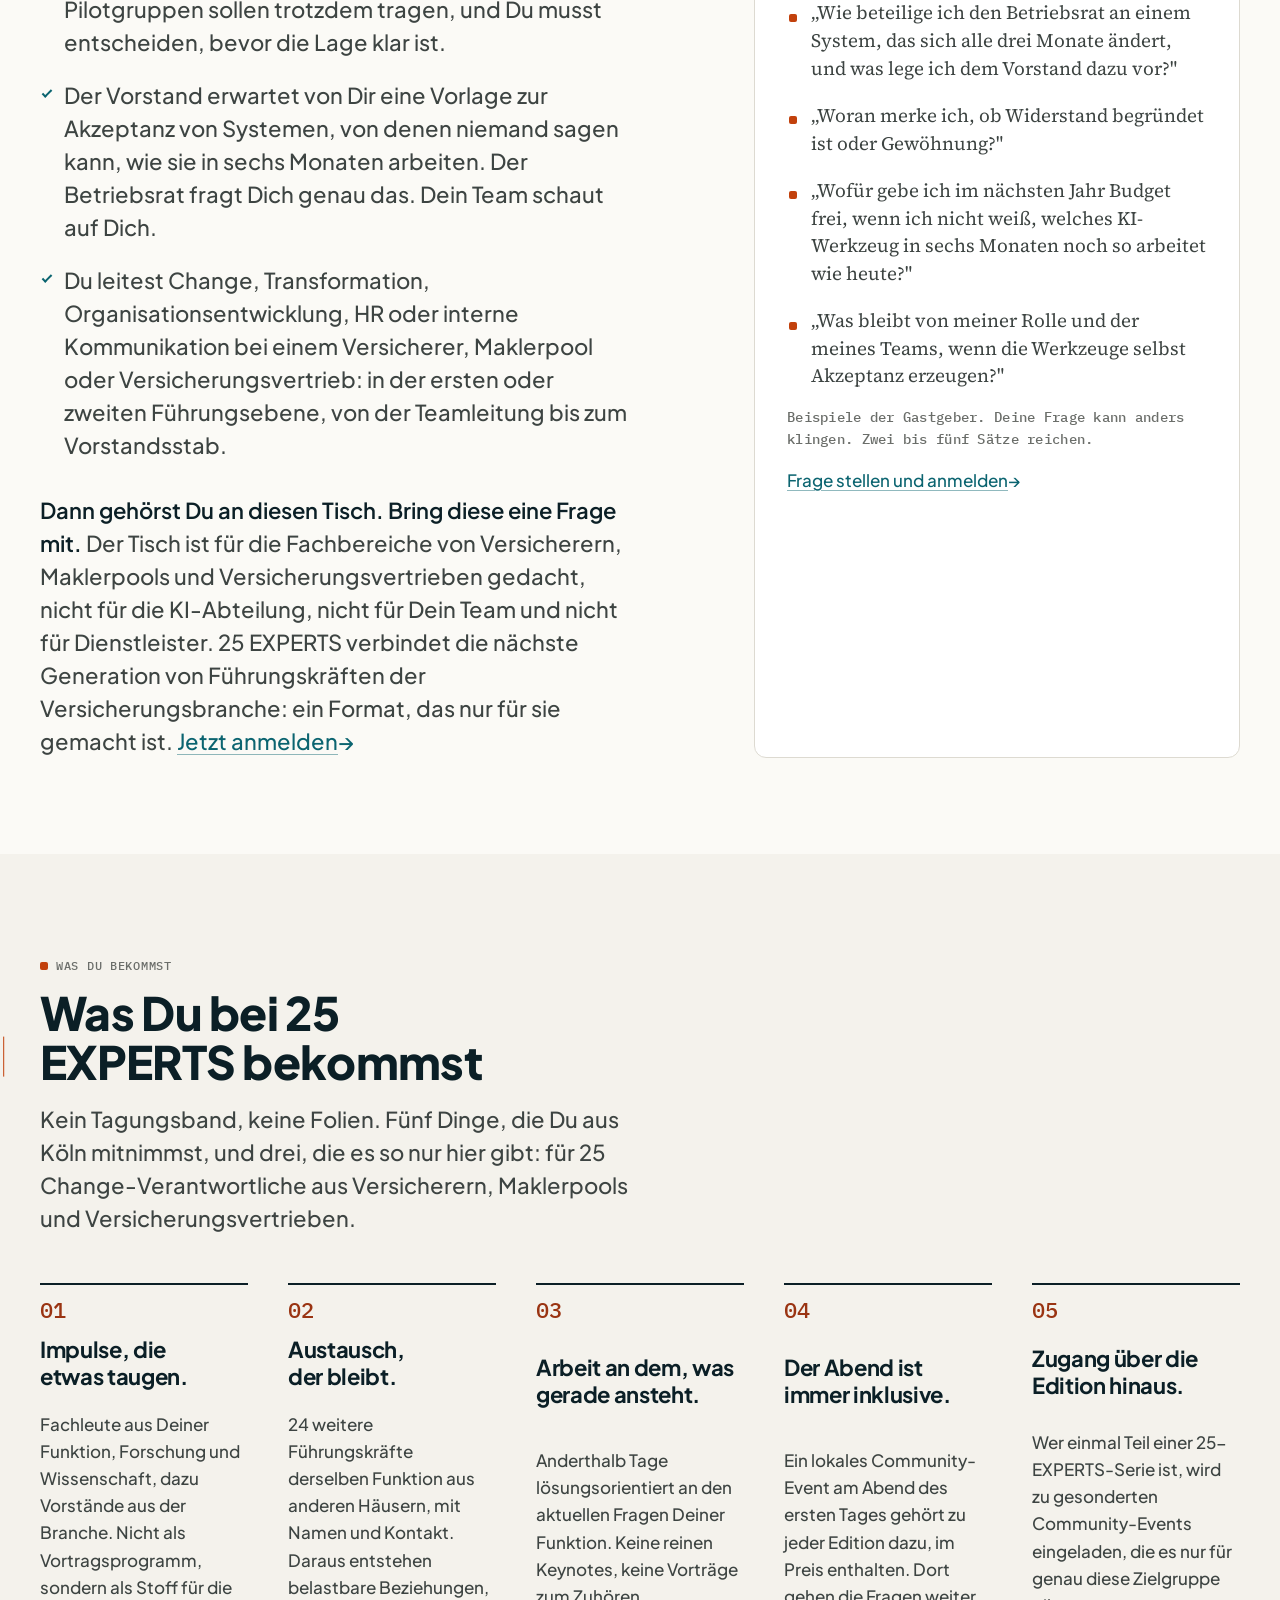
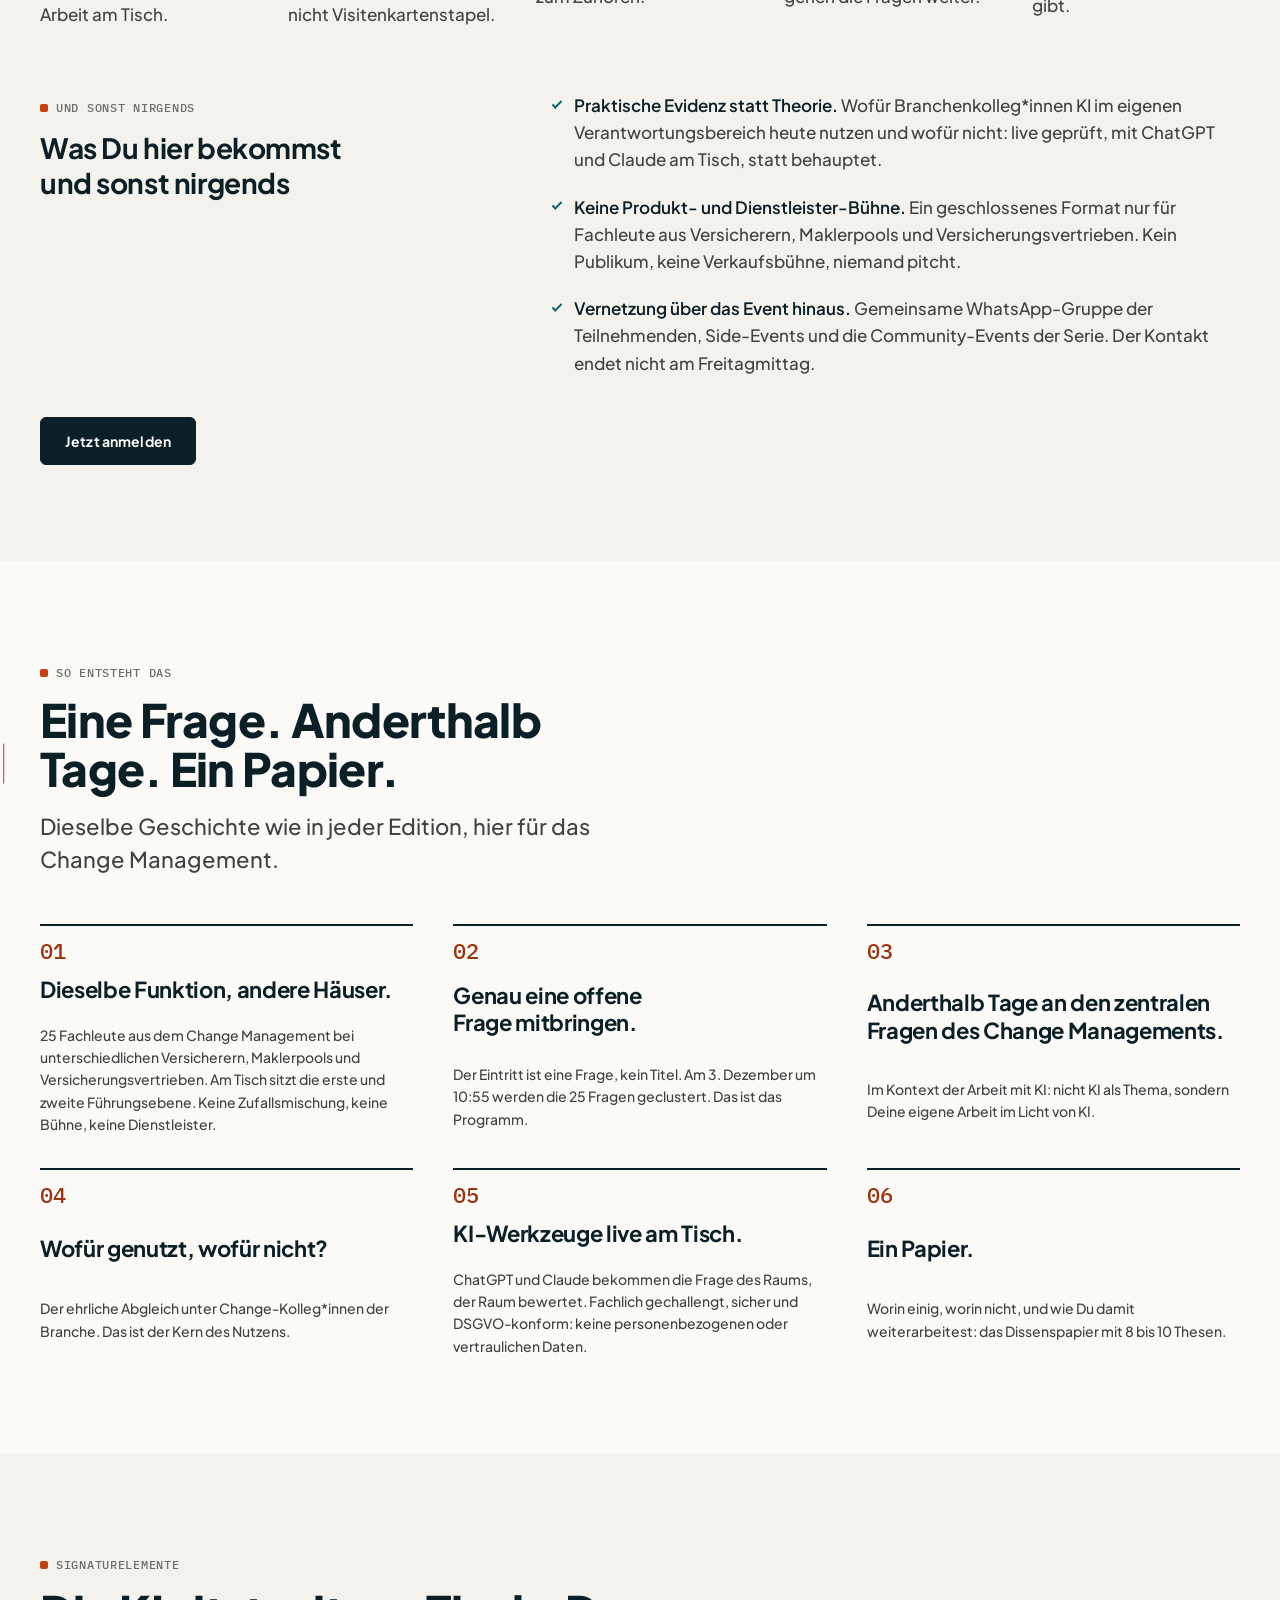
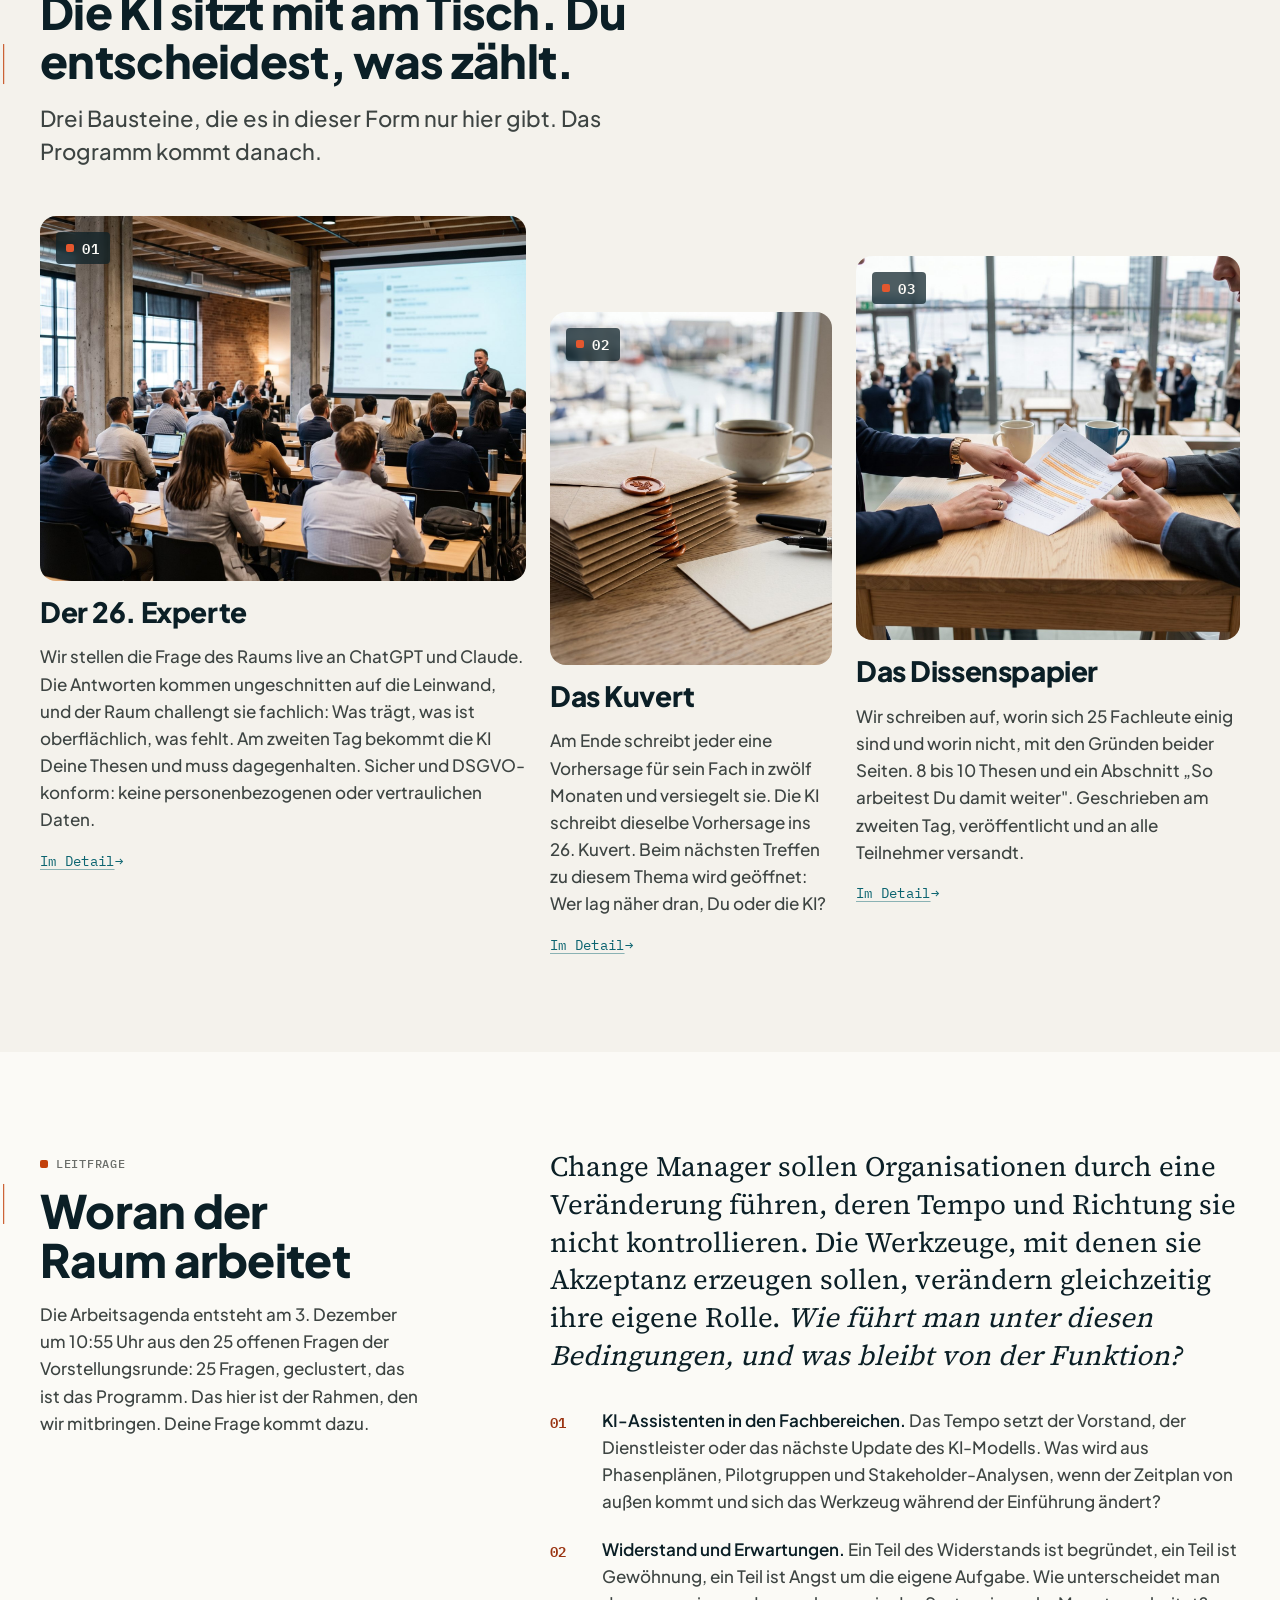
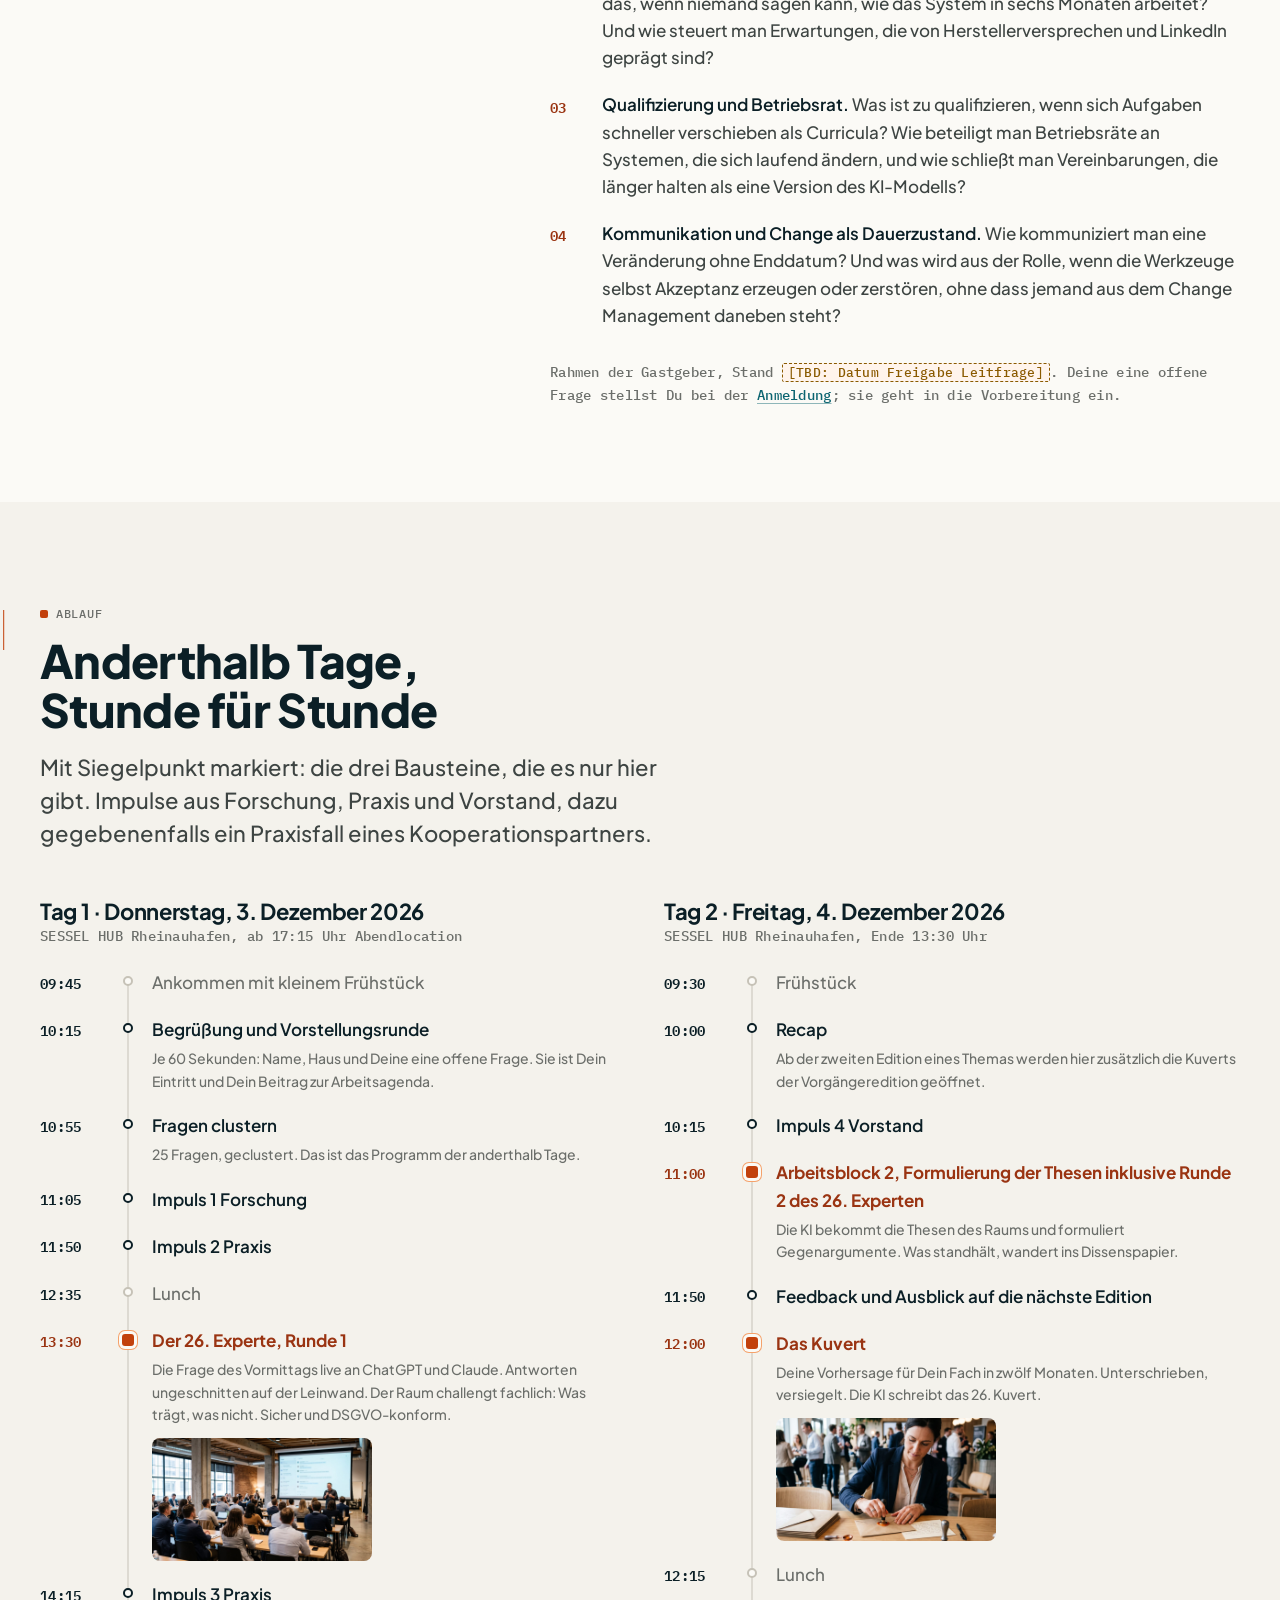
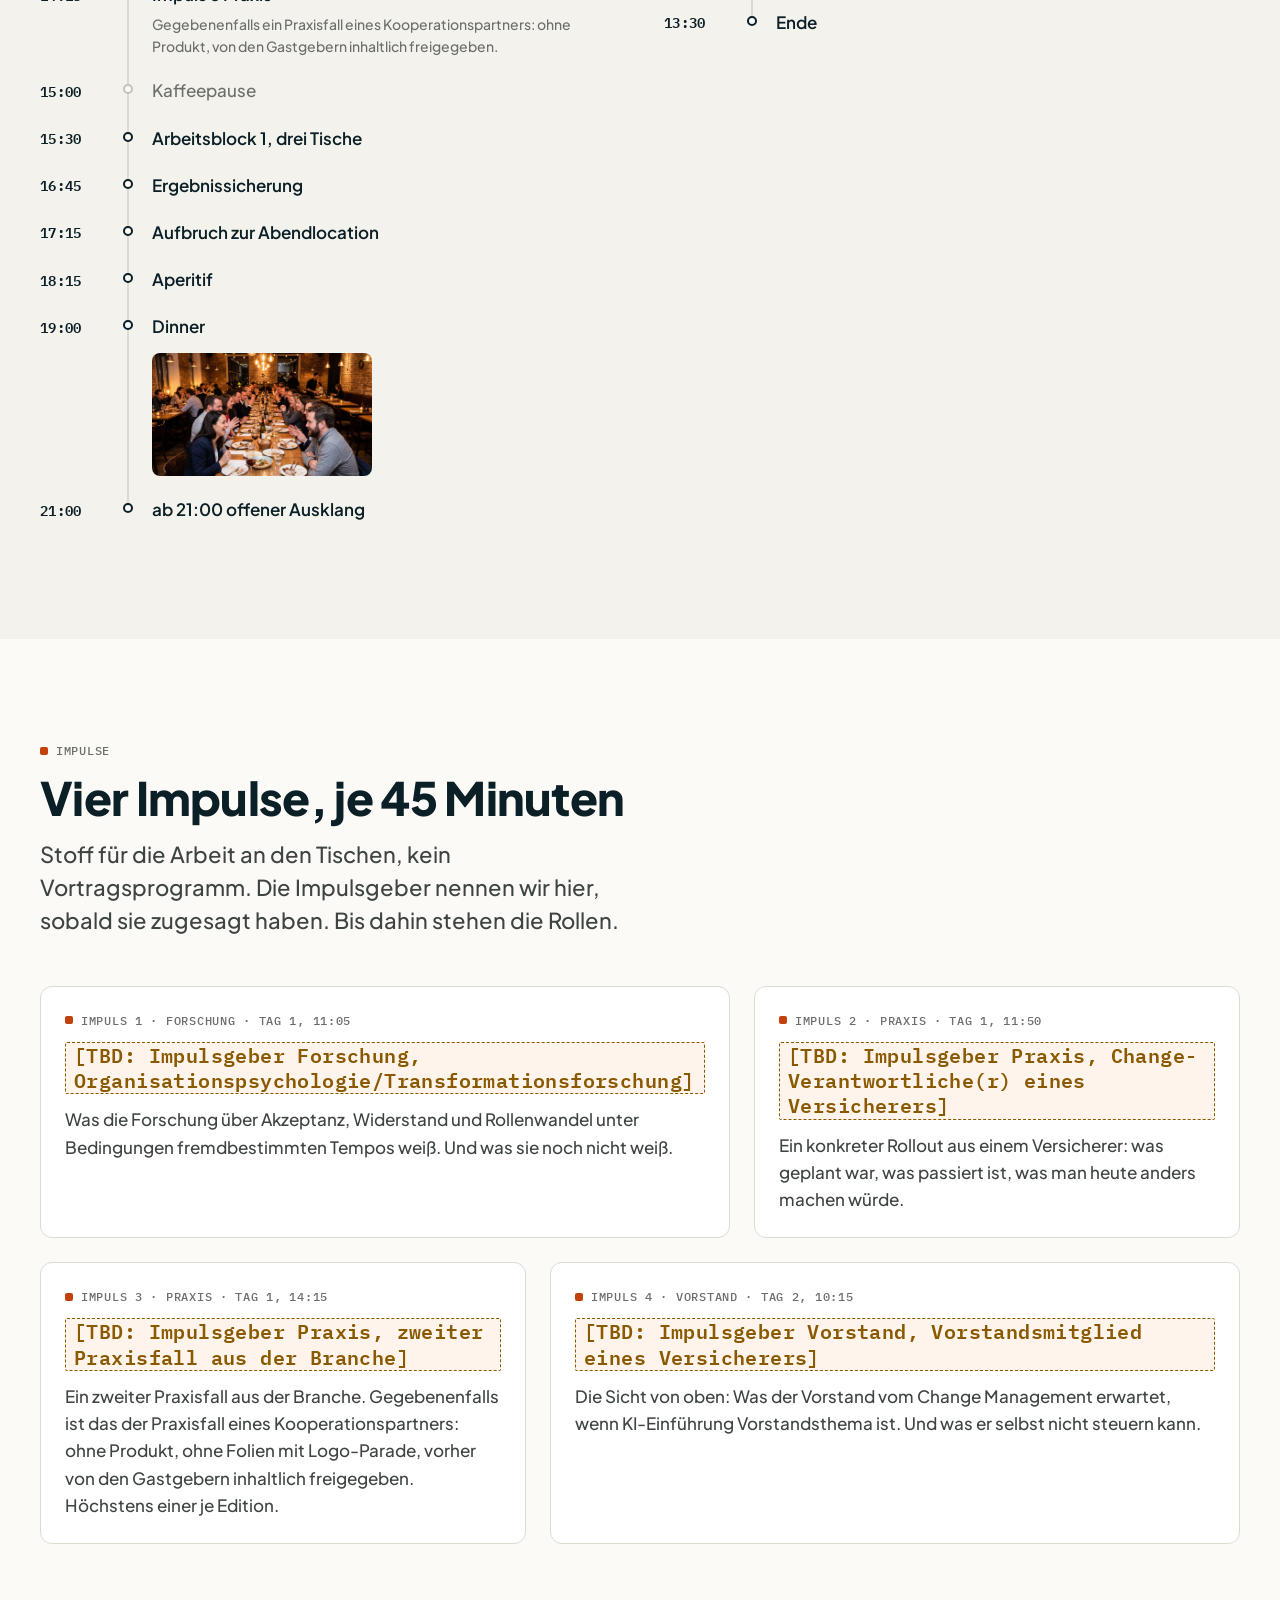
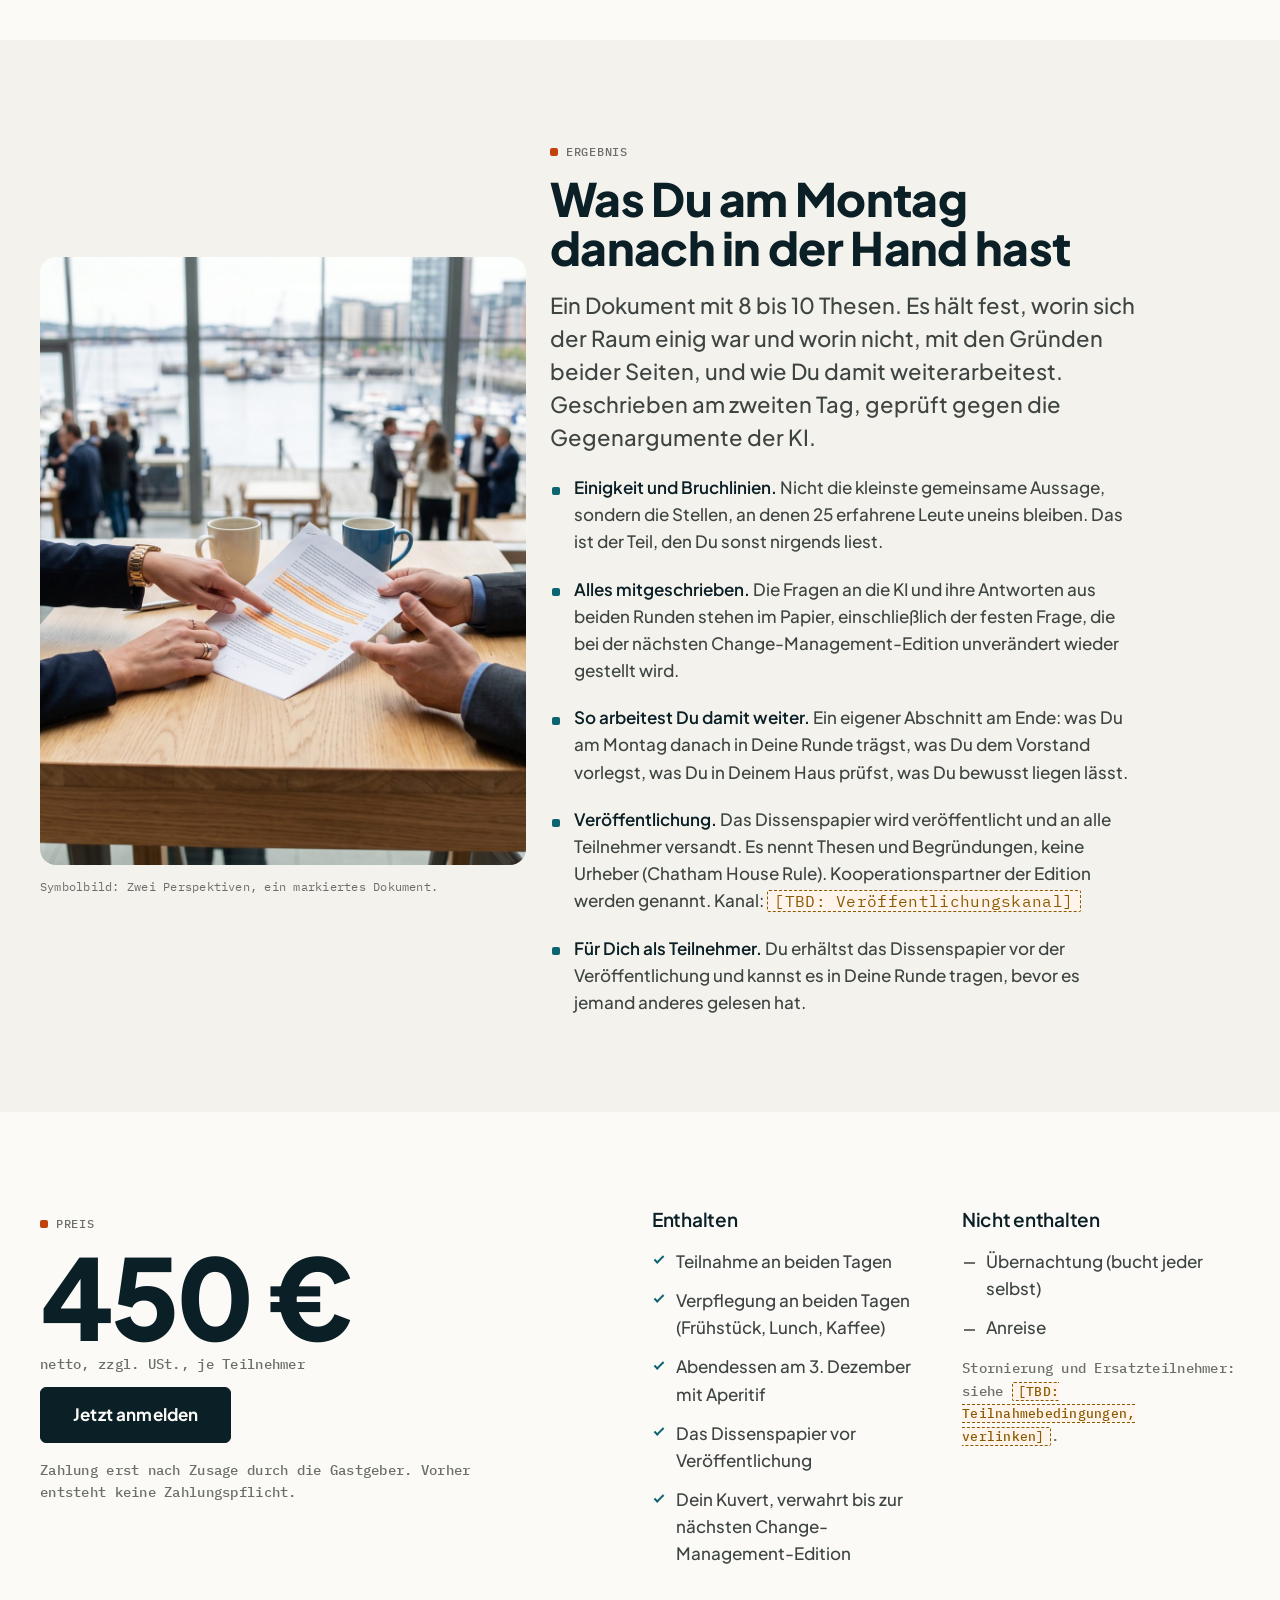
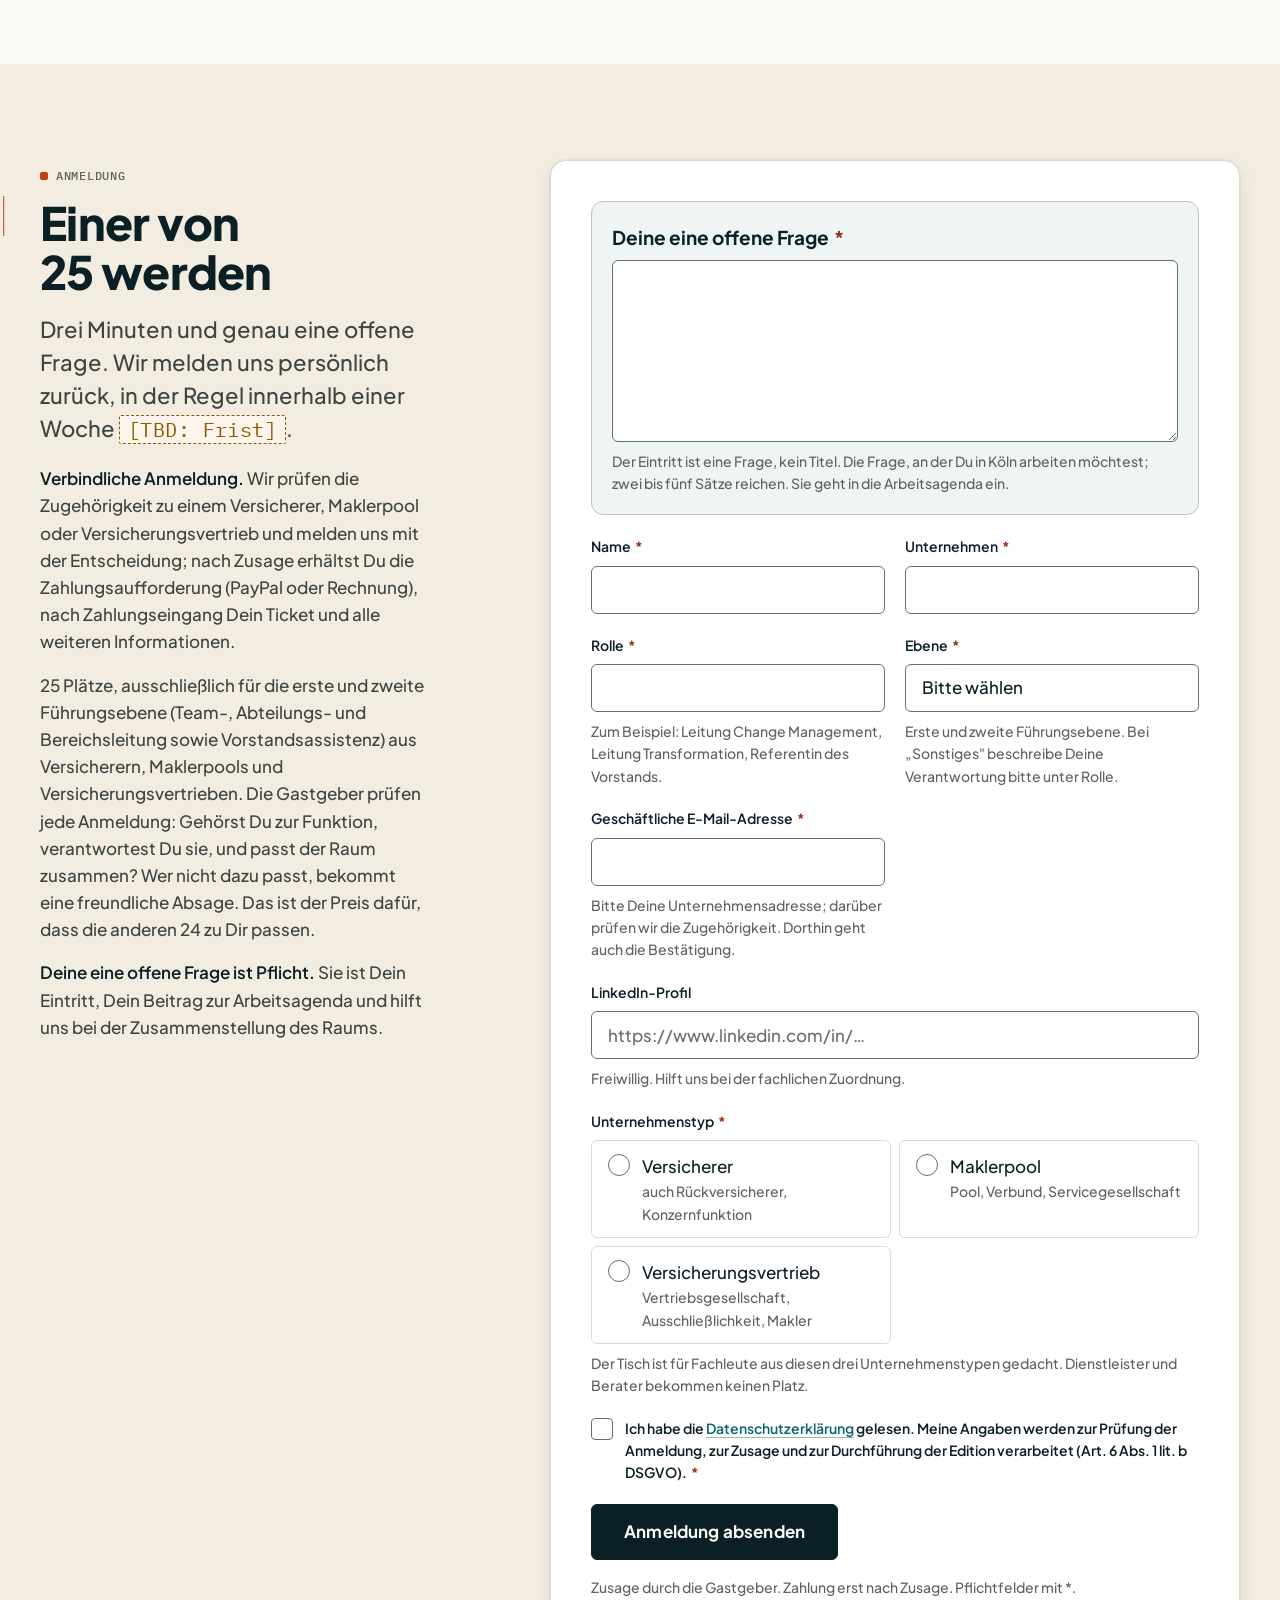
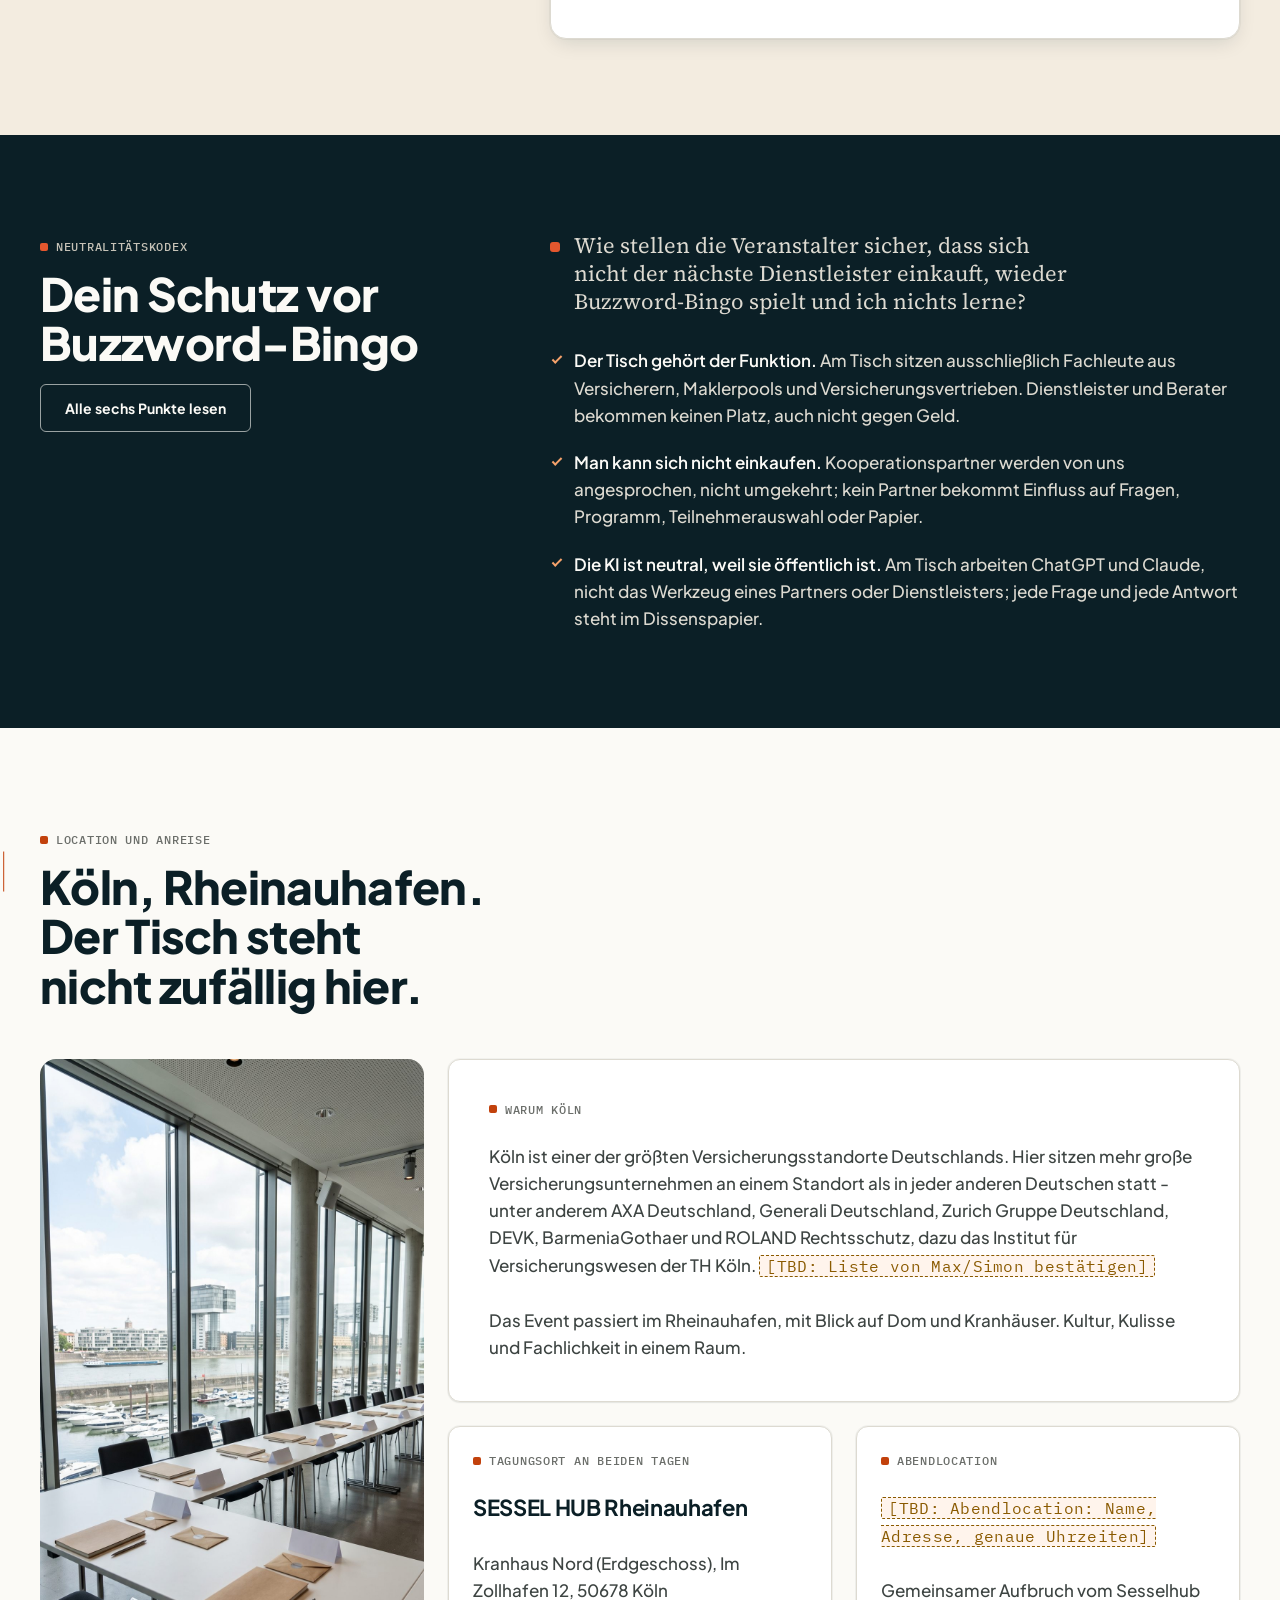
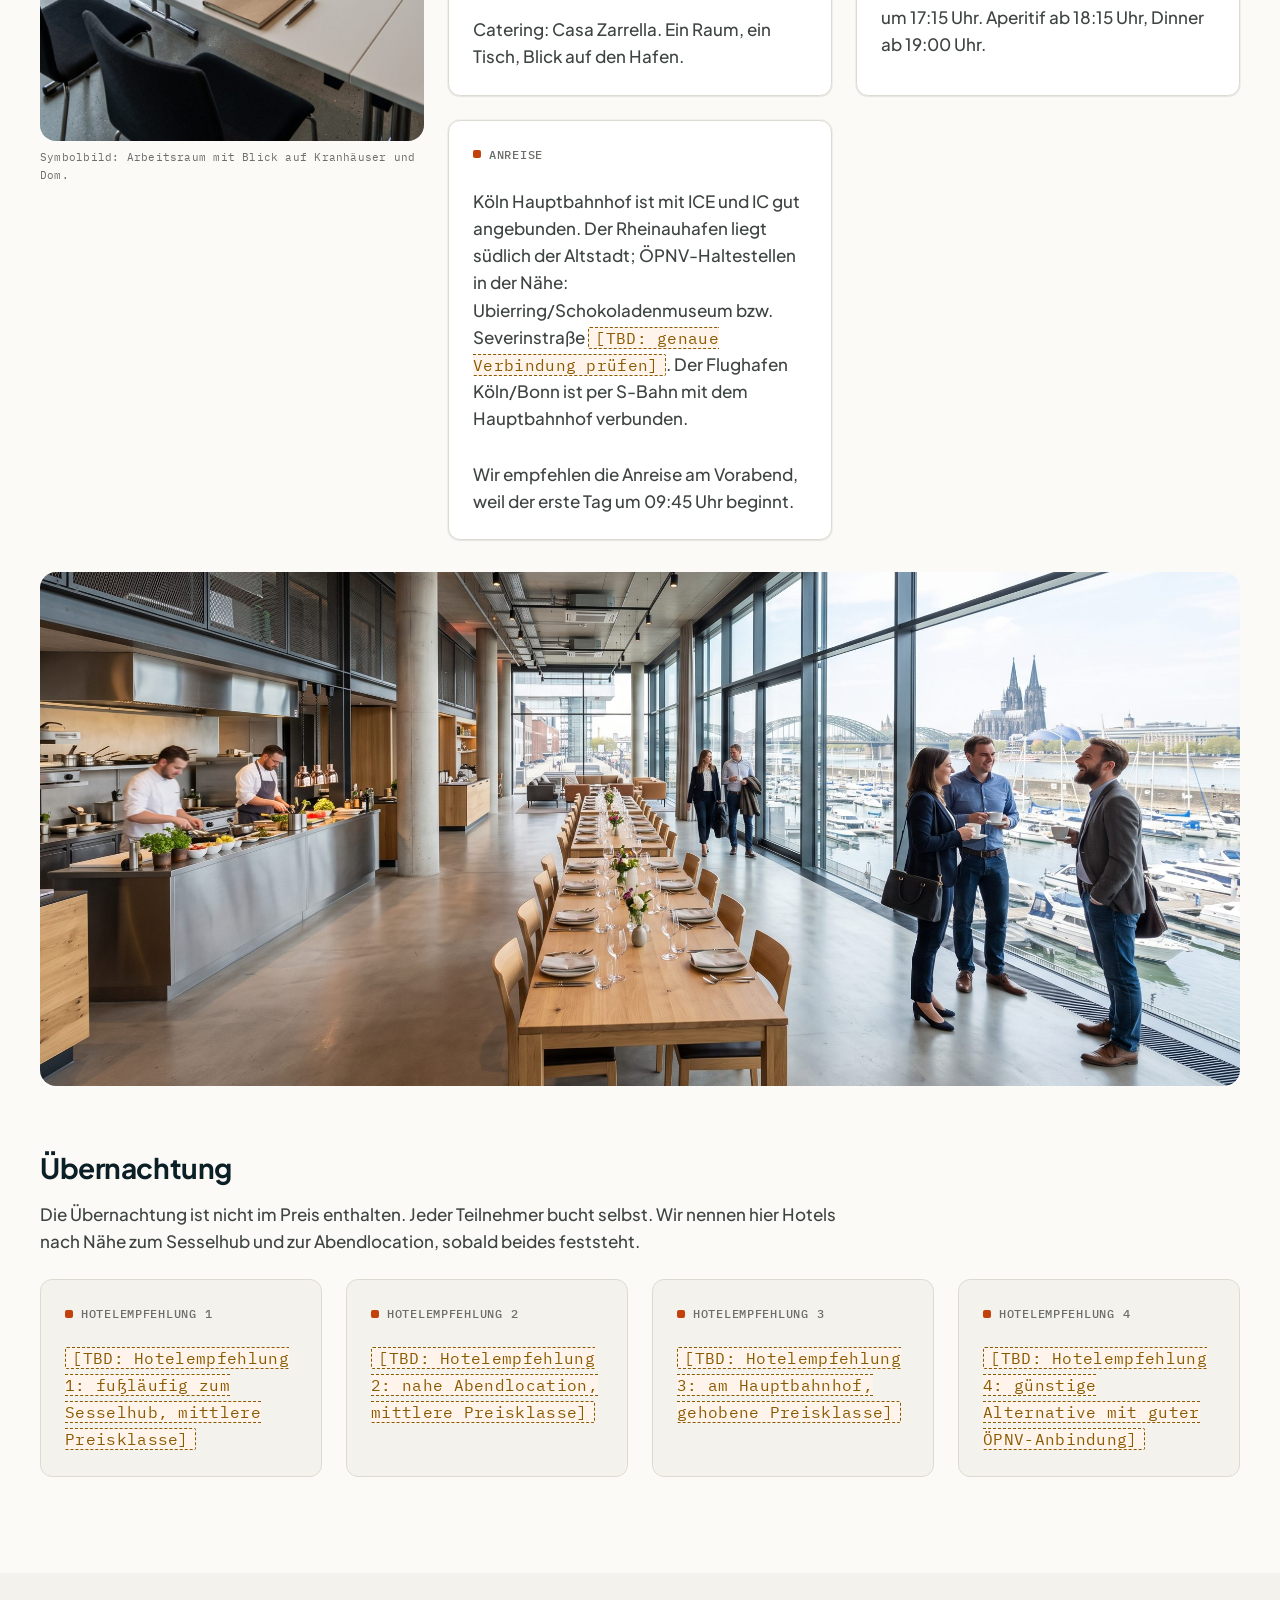
==== commit e16254b2: "Website aus 25-experts-kit gebaut (3c6fe4b)" ====
--- a/editionen/change-management/index.html
+++ b/editionen/change-management/index.html
@@ -62,7 +62,7 @@
     <div class="x-container x-header__inner">
       <a class="x-header__logo" href="../../index.html" aria-label="25 EXPERTS, zur Startseite">
         <img class="x-logo--light" src="../../assets/img/25experts-logo-horizontal.svg" alt="25 EXPERTS" width="360" height="80">
-        <img class="x-logo--dark" src="../../assets/img/25experts-logo-horizontal-mono-white.svg" alt="" aria-hidden="true" width="360" height="80">
+        <img class="x-logo--dark" src="../../assets/img/25experts-logo-horizontal-white.svg" alt="" aria-hidden="true" width="360" height="80">
       </a>
       <button class="x-burger" type="button" aria-expanded="false" aria-controls="x-nav" aria-label="Menü öffnen"><span class="x-burger__lines"><span></span></span></button>
       <nav class="x-nav" id="x-nav" aria-label="Hauptnavigation">
@@ -92,7 +92,7 @@
             <p class="x-hero__claim x-hero__claim--lg">Werde einer von 25<span class="x-dot">.</span></p>
             <p class="x-hero__claim"><strong>25 EXPERTS.</strong> Ein Thema. Und die KI sitzt mit am Tisch.</p>
           </div>
-          <p class="x-lead x-hero__lead x-hero__lead--kern" data-reveal style="--x-reveal-delay:300ms">25 CHANGE MANAGEMENT EXPERTS: 25 Fachleute aus dem Change Management bei unterschiedlichen Versicherern, Maklerpools und Versicherungsvertrieben, jede und jeder mit genau einer offenen Frage. Anderthalb Tage an den zentralen Fragen des Change Managements im Kontext der Arbeit mit KI: Wofür nutzen Branchenkolleg*innen sie heute, wofür nicht? Gängige KI-Werkzeuge live am Tisch, fachlich gechallengt. Am Ende das Dissenspapier: worin einig, worin nicht, und wie Sie damit weiterarbeiten. Am Tisch sitzt die erste und zweite Führungsebene (Team-, Abteilungs- und Bereichsleitung sowie Vorstandsassistenz) aus Versicherern, Maklerpools und Versicherungsvertrieben.</p>
+          <p class="x-lead x-hero__lead x-hero__lead--kern" data-reveal style="--x-reveal-delay:300ms">25 CHANGE MANAGEMENT EXPERTS: 25 Fachleute aus dem Change Management bei unterschiedlichen Versicherern, Maklerpools und Versicherungsvertrieben, jede und jeder mit genau einer offenen Frage. Anderthalb Tage an den zentralen Fragen des Change Managements im Kontext der Arbeit mit KI: Wofür nutzen Branchenkolleg*innen sie heute, wofür nicht? Gängige KI-Werkzeuge live am Tisch, fachlich gechallengt. Am Ende das Dissenspapier: worin einig, worin nicht, und wie Du damit weiterarbeitest. Am Tisch sitzt die erste und zweite Führungsebene (Team-, Abteilungs- und Bereichsleitung sowie Vorstandsassistenz) aus Versicherern, Maklerpools und Versicherungsvertrieben.</p>
           <div class="x-hero__actions" data-reveal style="--x-reveal-delay:360ms">
             <a class="x-btn x-btn--on-dark x-btn--lg" href="#anmeldung">Jetzt anmelden</a>
             <a class="x-btn x-btn--on-dark-outline x-btn--lg" href="#ablauf">So läuft es ab</a>
@@ -108,23 +108,23 @@
       <div class="x-container">
         <div class="x-section__head" data-reveal>
           <p class="x-kicker">Für wen</p>
-          <h2 id="fw-h" class="x-h2">Kommt Ihnen das bekannt vor?</h2>
+          <h2 id="fw-h" class="x-h2">Kommt Dir das bekannt vor?</h2>
         </div>
         <div class="x-forwhom" data-reveal-group>
           <div class="x-forwhom__yes">
             <ul class="x-list x-list--check x-list--loose x-lead">
-              <li>Sie haben genau eine Frage, die Sie seit Monaten mit sich herumtragen und niemandem stellen konnten, der sie versteht.</li>
-              <li>Sie verantworten die Einführung von KI-Assistenten in den Fachbereichen, mit Budget, Team und Zeitplan, während die Werkzeuge Ihre eigene Rolle verändern.</li>
-              <li>Das Tempo setzt der Vorstand, der Dienstleister oder das nächste Update. Ihre Phasenpläne und Pilotgruppen sollen trotzdem tragen, und Sie müssen entscheiden, bevor die Lage klar ist.</li>
-              <li>Der Vorstand erwartet von Ihnen eine Vorlage zur Akzeptanz von Systemen, von denen niemand sagen kann, wie sie in sechs Monaten arbeiten. Der Betriebsrat fragt Sie genau das. Ihr Team schaut auf Sie.</li>
-              <li>Sie leiten Change, Transformation, Organisationsentwicklung, HR oder interne Kommunikation bei einem Versicherer, Maklerpool oder Versicherungsvertrieb: in der ersten oder zweiten Führungsebene, von der Teamleitung bis zum Vorstandsstab.</li>
+              <li>Du hast genau eine Frage, die Du seit Monaten mit Dir herumträgst und niemandem stellen konntest, der sie versteht.</li>
+              <li>Du verantwortest die Einführung von KI-Assistenten in den Fachbereichen, mit Budget, Team und Zeitplan, während die Werkzeuge Deine eigene Rolle verändern.</li>
+              <li>Das Tempo setzt der Vorstand, der Dienstleister oder das nächste Update. Deine Phasenpläne und Pilotgruppen sollen trotzdem tragen, und Du musst entscheiden, bevor die Lage klar ist.</li>
+              <li>Der Vorstand erwartet von Dir eine Vorlage zur Akzeptanz von Systemen, von denen niemand sagen kann, wie sie in sechs Monaten arbeiten. Der Betriebsrat fragt Dich genau das. Dein Team schaut auf Dich.</li>
+              <li>Du leitest Change, Transformation, Organisationsentwicklung, HR oder interne Kommunikation bei einem Versicherer, Maklerpool oder Versicherungsvertrieb: in der ersten oder zweiten Führungsebene, von der Teamleitung bis zum Vorstandsstab.</li>
             </ul>
-            <p class="x-lead x-mt-8"><strong>Dann gehören Sie an diesen Tisch. Bringen Sie diese eine Frage mit.</strong> Der Tisch ist für die Fachbereiche von Versicherern, Maklerpools und Versicherungsvertrieben gedacht, nicht für die KI-Abteilung, nicht für Ihr Team und nicht für Dienstleister. 25 EXPERTS verbindet die nächste Generation von Führungskräften der Versicherungsbranche: ein Format, das nur für sie gemacht ist. <a class="x-link x-link--arrow" href="#anmeldung">Jetzt anmelden</a></p>
+            <p class="x-lead x-mt-8"><strong>Dann gehörst Du an diesen Tisch. Bring diese eine Frage mit.</strong> Der Tisch ist für die Fachbereiche von Versicherern, Maklerpools und Versicherungsvertrieben gedacht, nicht für die KI-Abteilung, nicht für Dein Team und nicht für Dienstleister. 25 EXPERTS verbindet die nächste Generation von Führungskräften der Versicherungsbranche: ein Format, das nur für sie gemacht ist. <a class="x-link x-link--arrow" href="#anmeldung">Jetzt anmelden</a></p>
           </div>
           <div class="x-forwhom__no x-forwhom__frage">
             <p class="x-kicker">Der rote Faden</p>
-            <h3 class="x-h3">Ihre eine offene Frage</h3>
-            <p>Der Eintritt ist eine Frage, kein Titel. Sie stellen sie im Anmeldeformular. Am 3. Dezember um 10:15 sagen Sie sie dem Raum in 60 Sekunden, um 10:55 wird sie mit den 24 anderen geclustert. Daraus entsteht die Arbeitsagenda: 25 Fragen, geclustert, das ist das Programm.</p>
+            <h3 class="x-h3">Deine eine offene Frage</h3>
+            <p>Der Eintritt ist eine Frage, kein Titel. Du stellst sie im Anmeldeformular. Am 3. Dezember um 10:15 sagst Du sie dem Raum in 60 Sekunden, um 10:55 wird sie mit den 24 anderen geclustert. Daraus entsteht die Arbeitsagenda: 25 Fragen, geclustert, das ist das Programm.</p>
             <p class="x-meta x-mt-6">Zum Beispiel</p>
             <ul class="x-list x-list--loose x-serif x-forwhom__beispiele">
               <li>„Wie beteilige ich den Betriebsrat an einem System, das sich alle drei Monate ändert, und was lege ich dem Vorstand dazu vor?"</li>
@@ -132,7 +132,7 @@
               <li>„Wofür gebe ich im nächsten Jahr Budget frei, wenn ich nicht weiß, welches KI-Werkzeug in sechs Monaten noch so arbeitet wie heute?"</li>
               <li>„Was bleibt von meiner Rolle und der meines Teams, wenn die Werkzeuge selbst Akzeptanz erzeugen?"</li>
             </ul>
-            <p class="x-meta x-mt-4">Beispiele der Gastgeber. Ihre Frage kann anders klingen. Zwei bis fünf Sätze reichen.</p>
+            <p class="x-meta x-mt-4">Beispiele der Gastgeber. Deine Frage kann anders klingen. Zwei bis fünf Sätze reichen.</p>
             <p class="x-mt-4"><a class="x-link x-link--arrow" href="#anmeldung">Frage stellen und anmelden</a></p>
           </div>
         </div>
@@ -141,24 +141,24 @@
 
     
     <section class="x-section x-section--muted" aria-labelledby="wert-h">
-      <p class="x-side-label">Was Sie bekommen</p>
+      <p class="x-side-label">Was Du bekommst</p>
       <div class="x-container">
         <div class="x-section__head" data-reveal>
-          <p class="x-kicker">Was Sie bekommen</p>
-          <h2 id="wert-h" class="x-h2">Was Sie bei 25 EXPERTS bekommen</h2>
-          <p class="x-lead">Kein Tagungsband, keine Folien. Fünf Dinge, die Sie aus Köln mitnehmen, und drei, die es so nur hier gibt: für 25 Change-Verantwortliche aus Versicherern, Maklerpools und Versicherungsvertrieben.</p>
+          <p class="x-kicker">Was Du bekommst</p>
+          <h2 id="wert-h" class="x-h2">Was Du bei 25 EXPERTS bekommst</h2>
+          <p class="x-lead">Kein Tagungsband, keine Folien. Fünf Dinge, die Du aus Köln mitnimmst, und drei, die es so nur hier gibt: für 25 Change-Verantwortliche aus Versicherern, Maklerpools und Versicherungsvertrieben.</p>
         </div>
         <ol class="x-steps x-steps--row x-steps--five" data-reveal-group>
-          <li><h3 class="x-h4">Impulse, die etwas taugen.</h3><p>Fachleute aus Ihrer Funktion, Forschung und Wissenschaft, dazu Vorstände aus der Branche. Nicht als Vortragsprogramm, sondern als Stoff für die Arbeit am Tisch.</p></li>
+          <li><h3 class="x-h4">Impulse, die etwas taugen.</h3><p>Fachleute aus Deiner Funktion, Forschung und Wissenschaft, dazu Vorstände aus der Branche. Nicht als Vortragsprogramm, sondern als Stoff für die Arbeit am Tisch.</p></li>
           <li><h3 class="x-h4">Austausch, der bleibt.</h3><p>24 weitere Führungskräfte derselben Funktion aus anderen Häusern, mit Namen und Kontakt. Daraus entstehen belastbare Beziehungen, nicht Visitenkartenstapel.</p></li>
-          <li><h3 class="x-h4">Arbeit an dem, was gerade ansteht.</h3><p>Anderthalb Tage lösungsorientiert an den aktuellen Fragen Ihrer Funktion. Keine reinen Keynotes, keine Vorträge zum Zuhören.</p></li>
+          <li><h3 class="x-h4">Arbeit an dem, was gerade ansteht.</h3><p>Anderthalb Tage lösungsorientiert an den aktuellen Fragen Deiner Funktion. Keine reinen Keynotes, keine Vorträge zum Zuhören.</p></li>
           <li><h3 class="x-h4">Der Abend ist immer inklusive.</h3><p>Ein lokales Community-Event am Abend des ersten Tages gehört zu jeder Edition dazu, im Preis enthalten. Dort gehen die Fragen weiter.</p></li>
           <li><h3 class="x-h4">Zugang über die Edition hinaus.</h3><p>Wer einmal Teil einer 25-EXPERTS-Serie ist, wird zu gesonderten Community-Events eingeladen, die es nur für genau diese Zielgruppe gibt.</p></li>
         </ol>
         <div class="x-split x-mt-16">
           <div class="x-split__lead" data-reveal>
             <p class="x-kicker">Und sonst nirgends</p>
-            <h3 class="x-h3">Was Sie hier bekommen und sonst nirgends</h3>
+            <h3 class="x-h3">Was Du hier bekommst und sonst nirgends</h3>
           </div>
           <div class="x-split__body" data-reveal>
             <ul class="x-list x-list--check x-list--loose" style="max-width:64ch">
@@ -183,10 +183,10 @@
         <ol class="x-steps x-steps--row x-story" data-reveal-group>
           <li><h3 class="x-h4">Dieselbe Funktion, andere Häuser.</h3><p>25 Fachleute aus dem Change Management bei unterschiedlichen Versicherern, Maklerpools und Versicherungsvertrieben. Am Tisch sitzt die erste und zweite Führungsebene. Keine Zufallsmischung, keine Bühne, keine Dienstleister.</p></li>
           <li><h3 class="x-h4">Genau eine offene Frage mitbringen.</h3><p>Der Eintritt ist eine Frage, kein Titel. Am 3. Dezember um 10:55 werden die 25 Fragen geclustert. Das ist das Programm.</p></li>
-          <li><h3 class="x-h4">Anderthalb Tage an den zentralen Fragen des Change Managements.</h3><p>Im Kontext der Arbeit mit KI: nicht KI als Thema, sondern Ihre eigene Arbeit im Licht von KI.</p></li>
+          <li><h3 class="x-h4">Anderthalb Tage an den zentralen Fragen des Change Managements.</h3><p>Im Kontext der Arbeit mit KI: nicht KI als Thema, sondern Deine eigene Arbeit im Licht von KI.</p></li>
           <li><h3 class="x-h4">Wofür genutzt, wofür nicht?</h3><p>Der ehrliche Abgleich unter Change-Kolleg*innen der Branche. Das ist der Kern des Nutzens.</p></li>
           <li><h3 class="x-h4">KI-Werkzeuge live am Tisch.</h3><p>ChatGPT und Claude bekommen die Frage des Raums, der Raum bewertet. Fachlich gechallengt, sicher und DSGVO-konform: keine personenbezogenen oder vertraulichen Daten.</p></li>
-          <li><h3 class="x-h4">Ein Papier.</h3><p>Worin einig, worin nicht, und wie Sie damit weiterarbeiten: das Dissenspapier mit 8 bis 10 Thesen.</p></li>
+          <li><h3 class="x-h4">Ein Papier.</h3><p>Worin einig, worin nicht, und wie Du damit weiterarbeitest: das Dissenspapier mit 8 bis 10 Thesen.</p></li>
         </ol>
       </div>
     </section>
@@ -196,26 +196,26 @@
       <div class="x-container">
         <div class="x-section__head" data-reveal>
           <p class="x-kicker">Signaturelemente</p>
-          <h2 id="sig-h" class="x-h2">Die KI sitzt mit am Tisch. Sie entscheiden, was zählt.</h2>
+          <h2 id="sig-h" class="x-h2">Die KI sitzt mit am Tisch. Du entscheidest, was zählt.</h2>
           <p class="x-lead">Drei Bausteine, die es in dieser Form nur hier gibt. Das Programm kommt danach.</p>
         </div>
         <ul class="x-signature" data-reveal-group>
         <li class="x-sig">
           <div class="x-sig__img"><span class="x-sig__nr">01</span><img src="../../assets/img/fotos/25x-leinwand-1920.jpg" width="1920" height="1072" alt="Symbolbild: Blick von hinten auf Leinwand mit Chat-Interface, Moderator daneben" loading="lazy" decoding="async"></div>
           <h3 class="x-sig__title" id="sigcard-01">Der 26. Experte</h3>
-          <p class="x-sig__text">Wir stellen die Frage des Raums live an ChatGPT und Claude. Die Antworten kommen ungeschnitten auf die Leinwand, und der Raum challengt sie fachlich: Was trägt, was ist oberflächlich, was fehlt. Am zweiten Tag bekommt die KI Ihre Thesen und muss dagegenhalten. Sicher und DSGVO-konform: keine personenbezogenen oder vertraulichen Daten.</p>
+          <p class="x-sig__text">Wir stellen die Frage des Raums live an ChatGPT und Claude. Die Antworten kommen ungeschnitten auf die Leinwand, und der Raum challengt sie fachlich: Was trägt, was ist oberflächlich, was fehlt. Am zweiten Tag bekommt die KI Deine Thesen und muss dagegenhalten. Sicher und DSGVO-konform: keine personenbezogenen oder vertraulichen Daten.</p>
           <a class="x-link x-link--arrow x-sig__more" href="../../format.html#sig-01">Im Detail</a>
         </li>
         <li class="x-sig">
           <div class="x-sig__img"><span class="x-sig__nr">02</span><img src="../../assets/img/fotos/25x-kuverts-1920.jpg" width="1920" height="1288" alt="Symbolbild: Stapel versiegelter Kuverts mit orangem Siegel, Füller, Karte, Hafenlicht" loading="lazy" decoding="async"></div>
           <h3 class="x-sig__title" id="sigcard-02">Das Kuvert</h3>
-          <p class="x-sig__text">Am Ende schreibt jeder eine Vorhersage für sein Fach in zwölf Monaten und versiegelt sie. Die KI schreibt dieselbe Vorhersage ins 26. Kuvert. Beim nächsten Treffen zu diesem Thema wird geöffnet: Wer lag näher dran, Sie oder die KI?</p>
+          <p class="x-sig__text">Am Ende schreibt jeder eine Vorhersage für sein Fach in zwölf Monaten und versiegelt sie. Die KI schreibt dieselbe Vorhersage ins 26. Kuvert. Beim nächsten Treffen zu diesem Thema wird geöffnet: Wer lag näher dran, Du oder die KI?</p>
           <a class="x-link x-link--arrow x-sig__more" href="../../format.html#sig-02">Im Detail</a>
         </li>
         <li class="x-sig">
           <div class="x-sig__img"><span class="x-sig__nr">03</span><img src="../../assets/img/fotos/25x-dokument-1920.jpg" width="1920" height="1288" alt="Symbolbild: Zwei Personen über einem markierten Dokument, Hände im Fokus" loading="lazy" decoding="async"></div>
           <h3 class="x-sig__title" id="sigcard-03">Das Dissenspapier</h3>
-          <p class="x-sig__text">Wir schreiben auf, worin sich 25 Fachleute einig sind und worin nicht, mit den Gründen beider Seiten. 8 bis 10 Thesen und ein Abschnitt „So arbeiten Sie damit weiter". Geschrieben am zweiten Tag, veröffentlicht und an alle Teilnehmer versandt.</p>
+          <p class="x-sig__text">Wir schreiben auf, worin sich 25 Fachleute einig sind und worin nicht, mit den Gründen beider Seiten. 8 bis 10 Thesen und ein Abschnitt „So arbeitest Du damit weiter". Geschrieben am zweiten Tag, veröffentlicht und an alle Teilnehmer versandt.</p>
           <a class="x-link x-link--arrow x-sig__more" href="../../format.html#sig-03">Im Detail</a>
         </li>
       </ul>
@@ -228,7 +228,7 @@
         <div class="x-split__lead is-sticky" data-reveal>
           <p class="x-kicker">Leitfrage</p>
           <h2 id="lf-h" class="x-h2">Woran der Raum arbeitet</h2>
-          <p>Die Arbeitsagenda entsteht am 3. Dezember um 10:55 Uhr aus den 25 offenen Fragen der Vorstellungsrunde: 25 Fragen, geclustert, das ist das Programm. Das hier ist der Rahmen, den wir mitbringen. Ihre Frage kommt dazu.</p>
+          <p>Die Arbeitsagenda entsteht am 3. Dezember um 10:55 Uhr aus den 25 offenen Fragen der Vorstellungsrunde: 25 Fragen, geclustert, das ist das Programm. Das hier ist der Rahmen, den wir mitbringen. Deine Frage kommt dazu.</p>
         </div>
         <div class="x-split__body" data-reveal>
           <p class="x-serif x-serif--lg">Change Manager sollen Organisationen durch eine Veränderung führen, deren Tempo und Richtung sie nicht kontrollieren. Die Werkzeuge, mit denen sie Akzeptanz erzeugen sollen, verändern gleichzeitig ihre eigene Rolle. <em>Wie führt man unter diesen Bedingungen, und was bleibt von der Funktion?</em></p>
@@ -238,7 +238,7 @@
             <li><div><strong>Qualifizierung und Betriebsrat.</strong> Was ist zu qualifizieren, wenn sich Aufgaben schneller verschieben als Curricula? Wie beteiligt man Betriebsräte an Systemen, die sich laufend ändern, und wie schließt man Vereinbarungen, die länger halten als eine Version des KI-Modells?</div></li>
             <li><div><strong>Kommunikation und Change als Dauerzustand.</strong> Wie kommuniziert man eine Veränderung ohne Enddatum? Und was wird aus der Rolle, wenn die Werkzeuge selbst Akzeptanz erzeugen oder zerstören, ohne dass jemand aus dem Change Management daneben steht?</div></li>
           </ol>
-          <p class="x-meta x-mt-8">Rahmen der Gastgeber, Stand <span class="x-tbd">[TBD: Datum Freigabe Leitfrage]</span>. Ihre eine offene Frage stellen Sie bei der <a class="x-link" href="#anmeldung">Anmeldung</a>; sie geht in die Vorbereitung ein.</p>
+          <p class="x-meta x-mt-8">Rahmen der Gastgeber, Stand <span class="x-tbd">[TBD: Datum Freigabe Leitfrage]</span>. Deine eine offene Frage stellst Du bei der <a class="x-link" href="#anmeldung">Anmeldung</a>; sie geht in die Vorbereitung ein.</p>
         </div>
       </div>
     </section>
@@ -257,7 +257,7 @@
             <h3 class="x-timeline__day">Tag 1 · Donnerstag, 3. Dezember 2026<span class="x-meta">SESSEL HUB Rheinauhafen, ab 17:15 Uhr Abendlocation</span></h3>
             <ol class="x-timeline">
               <li class="is-break"><time class="x-timeline__time" datetime="09:45">09:45</time><span class="x-timeline__dot" aria-hidden="true"></span><div class="x-timeline__body"><p class="x-timeline__title">Ankommen mit kleinem Frühstück</p></div></li>
-<li><time class="x-timeline__time" datetime="10:15">10:15</time><span class="x-timeline__dot" aria-hidden="true"></span><div class="x-timeline__body"><p class="x-timeline__title">Begrüßung und Vorstellungsrunde</p><p class="x-timeline__desc">Je 60 Sekunden: Name, Haus und Ihre eine offene Frage. Sie ist Ihr Eintritt und Ihr Beitrag zur Arbeitsagenda.</p></div></li>
+<li><time class="x-timeline__time" datetime="10:15">10:15</time><span class="x-timeline__dot" aria-hidden="true"></span><div class="x-timeline__body"><p class="x-timeline__title">Begrüßung und Vorstellungsrunde</p><p class="x-timeline__desc">Je 60 Sekunden: Name, Haus und Deine eine offene Frage. Sie ist Dein Eintritt und Dein Beitrag zur Arbeitsagenda.</p></div></li>
 <li><time class="x-timeline__time" datetime="10:55">10:55</time><span class="x-timeline__dot" aria-hidden="true"></span><div class="x-timeline__body"><p class="x-timeline__title">Fragen clustern</p><p class="x-timeline__desc">25 Fragen, geclustert. Das ist das Programm der anderthalb Tage.</p></div></li>
 <li><time class="x-timeline__time" datetime="11:05">11:05</time><span class="x-timeline__dot" aria-hidden="true"></span><div class="x-timeline__body"><p class="x-timeline__title">Impuls 1 Forschung</p></div></li>
 <li><time class="x-timeline__time" datetime="11:50">11:50</time><span class="x-timeline__dot" aria-hidden="true"></span><div class="x-timeline__body"><p class="x-timeline__title">Impuls 2 Praxis</p></div></li>
@@ -282,7 +282,7 @@
 <li><time class="x-timeline__time" datetime="10:15">10:15</time><span class="x-timeline__dot" aria-hidden="true"></span><div class="x-timeline__body"><p class="x-timeline__title">Impuls 4 Vorstand</p></div></li>
 <li class="is-signature"><time class="x-timeline__time" datetime="11:00">11:00</time><span class="x-timeline__dot" aria-hidden="true"></span><div class="x-timeline__body"><p class="x-timeline__title">Arbeitsblock 2, Formulierung der Thesen inklusive Runde 2 des 26. Experten</p><p class="x-timeline__desc">Die KI bekommt die Thesen des Raums und formuliert Gegenargumente. Was standhält, wandert ins Dissenspapier.</p></div></li>
 <li><time class="x-timeline__time" datetime="11:50">11:50</time><span class="x-timeline__dot" aria-hidden="true"></span><div class="x-timeline__body"><p class="x-timeline__title">Feedback und Ausblick auf die nächste Edition</p></div></li>
-<li class="is-signature"><time class="x-timeline__time" datetime="12:00">12:00</time><span class="x-timeline__dot" aria-hidden="true"></span><div class="x-timeline__body"><p class="x-timeline__title">Das Kuvert</p><p class="x-timeline__desc">Ihre Vorhersage für Ihr Fach in zwölf Monaten. Unterschrieben, versiegelt. Die KI schreibt das 26. Kuvert.</p><img class="x-timeline__chip" src="../../assets/img/fotos/25x-siegel-1920.jpg" width="1920" height="1434" alt="Symbolbild: Teilnehmerin versiegelt Kuvert mit orangem Siegel, Raum unscharf" loading="lazy" decoding="async"></div></li>
+<li class="is-signature"><time class="x-timeline__time" datetime="12:00">12:00</time><span class="x-timeline__dot" aria-hidden="true"></span><div class="x-timeline__body"><p class="x-timeline__title">Das Kuvert</p><p class="x-timeline__desc">Deine Vorhersage für Dein Fach in zwölf Monaten. Unterschrieben, versiegelt. Die KI schreibt das 26. Kuvert.</p><img class="x-timeline__chip" src="../../assets/img/fotos/25x-siegel-1920.jpg" width="1920" height="1434" alt="Symbolbild: Teilnehmerin versiegelt Kuvert mit orangem Siegel, Raum unscharf" loading="lazy" decoding="async"></div></li>
 <li class="is-break"><time class="x-timeline__time" datetime="12:15">12:15</time><span class="x-timeline__dot" aria-hidden="true"></span><div class="x-timeline__body"><p class="x-timeline__title">Lunch</p></div></li>
 <li><time class="x-timeline__time" datetime="13:30">13:30</time><span class="x-timeline__dot" aria-hidden="true"></span><div class="x-timeline__body"><p class="x-timeline__title">Ende</p></div></li>
             </ol>
@@ -328,14 +328,14 @@
         <figure class="x-figure x-figure--4x5 x-col-5" data-reveal><img src="../../assets/img/fotos/25x-dokument-1920.jpg" width="1920" height="1288" alt="Symbolbild: Zwei Personen über einem markierten Dokument, Hände im Fokus" loading="lazy" decoding="async"><figcaption>Symbolbild: Zwei Perspektiven, ein markiertes Dokument.</figcaption></figure>
         <div class="x-col-6 x-offset-1" data-reveal>
           <p class="x-kicker">Ergebnis</p>
-          <h2 id="dp-h" class="x-h2">Was Sie am Montag danach in der Hand haben</h2>
-          <p class="x-lead">Ein Dokument mit 8 bis 10 Thesen. Es hält fest, worin sich der Raum einig war und worin nicht, mit den Gründen beider Seiten, und wie Sie damit weiterarbeiten. Geschrieben am zweiten Tag, geprüft gegen die Gegenargumente der KI.</p>
+          <h2 id="dp-h" class="x-h2">Was Du am Montag danach in der Hand hast</h2>
+          <p class="x-lead">Ein Dokument mit 8 bis 10 Thesen. Es hält fest, worin sich der Raum einig war und worin nicht, mit den Gründen beider Seiten, und wie Du damit weiterarbeitest. Geschrieben am zweiten Tag, geprüft gegen die Gegenargumente der KI.</p>
           <ul class="x-list x-list--loose">
-            <li><strong>Einigkeit und Bruchlinien.</strong> Nicht die kleinste gemeinsame Aussage, sondern die Stellen, an denen 25 erfahrene Leute uneins bleiben. Das ist der Teil, den Sie sonst nirgends lesen.</li>
+            <li><strong>Einigkeit und Bruchlinien.</strong> Nicht die kleinste gemeinsame Aussage, sondern die Stellen, an denen 25 erfahrene Leute uneins bleiben. Das ist der Teil, den Du sonst nirgends liest.</li>
             <li><strong>Alles mitgeschrieben.</strong> Die Fragen an die KI und ihre Antworten aus beiden Runden stehen im Papier, einschließlich der festen Frage, die bei der nächsten Change-Management-Edition unverändert wieder gestellt wird.</li>
-            <li><strong>So arbeiten Sie damit weiter.</strong> Ein eigener Abschnitt am Ende: was Sie am Montag danach in Ihre Runde tragen, was Sie dem Vorstand vorlegen, was Sie in Ihrem Haus prüfen, was Sie bewusst liegen lassen.</li>
+            <li><strong>So arbeitest Du damit weiter.</strong> Ein eigener Abschnitt am Ende: was Du am Montag danach in Deine Runde trägst, was Du dem Vorstand vorlegst, was Du in Deinem Haus prüfst, was Du bewusst liegen lässt.</li>
             <li><strong>Veröffentlichung.</strong> Das Dissenspapier wird veröffentlicht und an alle Teilnehmer versandt. Es nennt Thesen und Begründungen, keine Urheber (Chatham House Rule). Kooperationspartner der Edition werden genannt. Kanal: <span class="x-tbd">[TBD: Veröffentlichungskanal]</span></li>
-            <li><strong>Für Sie als Teilnehmer.</strong> Sie erhalten das Dissenspapier vor der Veröffentlichung und können es in Ihre Runde tragen, bevor es jemand anderes gelesen hat.</li>
+            <li><strong>Für Dich als Teilnehmer.</strong> Du erhältst das Dissenspapier vor der Veröffentlichung und kannst es in Deine Runde tragen, bevor es jemand anderes gelesen hat.</li>
           </ul>
         </div>
       </div>
@@ -358,7 +358,7 @@
               <li>Verpflegung an beiden Tagen (Frühstück, Lunch, Kaffee)</li>
               <li>Abendessen am 3. Dezember mit Aperitif</li>
               <li>Das Dissenspapier vor Veröffentlichung</li>
-              <li>Ihr Kuvert, verwahrt bis zur nächsten Change-Management-Edition</li>
+              <li>Dein Kuvert, verwahrt bis zur nächsten Change-Management-Edition</li>
             </ul>
           </div>
           <div>
@@ -380,34 +380,34 @@
           <p class="x-kicker">Anmeldung</p>
           <h2 id="anm-h" class="x-h2">Einer von 25 werden</h2>
           <p class="x-lead">Drei Minuten und genau eine offene Frage. Wir melden uns persönlich zurück, in der Regel innerhalb einer Woche <span class="x-tbd">[TBD: Frist]</span>.</p>
-          <p><strong>Verbindliche Anmeldung.</strong> Wir prüfen die Zugehörigkeit zu einem Versicherer, Maklerpool oder Versicherungsvertrieb und melden uns mit der Entscheidung; nach Zusage erhalten Sie die Zahlungsaufforderung (PayPal oder Rechnung), nach Zahlungseingang Ihr Ticket und alle weiteren Informationen.</p>
-          <p>25 Plätze, ausschließlich für die erste und zweite Führungsebene (Team-, Abteilungs- und Bereichsleitung sowie Vorstandsassistenz) aus Versicherern, Maklerpools und Versicherungsvertrieben. Die Gastgeber prüfen jede Anmeldung: Gehören Sie zur Funktion, verantworten Sie sie, und passt der Raum zusammen? Wer nicht dazu passt, bekommt eine freundliche Absage. Das ist der Preis dafür, dass die anderen 24 zu Ihnen passen.</p>
-          <p><strong>Ihre eine offene Frage ist Pflicht.</strong> Sie ist Ihr Eintritt, Ihr Beitrag zur Arbeitsagenda und hilft uns bei der Zusammenstellung des Raums.</p>
+          <p><strong>Verbindliche Anmeldung.</strong> Wir prüfen die Zugehörigkeit zu einem Versicherer, Maklerpool oder Versicherungsvertrieb und melden uns mit der Entscheidung; nach Zusage erhältst Du die Zahlungsaufforderung (PayPal oder Rechnung), nach Zahlungseingang Dein Ticket und alle weiteren Informationen.</p>
+          <p>25 Plätze, ausschließlich für die erste und zweite Führungsebene (Team-, Abteilungs- und Bereichsleitung sowie Vorstandsassistenz) aus Versicherern, Maklerpools und Versicherungsvertrieben. Die Gastgeber prüfen jede Anmeldung: Gehörst Du zur Funktion, verantwortest Du sie, und passt der Raum zusammen? Wer nicht dazu passt, bekommt eine freundliche Absage. Das ist der Preis dafür, dass die anderen 24 zu Dir passen.</p>
+          <p><strong>Deine eine offene Frage ist Pflicht.</strong> Sie ist Dein Eintritt, Dein Beitrag zur Arbeitsagenda und hilft uns bei der Zusammenstellung des Raums.</p>
         </div>
         <div class="x-anmeldung__form" data-reveal>
           <form class="x-form" method="post" action="/anmeldung/send.php" data-endpoint="/anmeldung/send.php" data-thanks="danke.html" data-edition="25 CHANGE MANAGEMENT EXPERTS · 03./04.12.2026 · Köln" novalidate aria-describedby="form-hinweis">
             <div class="x-form__grid">
               <div class="x-field x-field--full x-field--frage">
-                <label for="f-question">Ihre eine offene Frage <span class="x-req" aria-hidden="true">*</span></label>
+                <label for="f-question">Deine eine offene Frage <span class="x-req" aria-hidden="true">*</span></label>
                 <textarea id="f-question" name="question" required aria-required="true" rows="6" aria-describedby="f-question-hint"></textarea>
-                <span class="x-hint" id="f-question-hint">Der Eintritt ist eine Frage, kein Titel. Die Frage, an der Sie in Köln arbeiten möchten; zwei bis fünf Sätze reichen. Sie geht in die Arbeitsagenda ein.</span>
-                <span class="x-error" role="alert">Bitte formulieren Sie Ihre eine offene Frage.</span>
+                <span class="x-hint" id="f-question-hint">Der Eintritt ist eine Frage, kein Titel. Die Frage, an der Du in Köln arbeiten möchtest; zwei bis fünf Sätze reichen. Sie geht in die Arbeitsagenda ein.</span>
+                <span class="x-error" role="alert">Bitte formuliere Deine eine offene Frage.</span>
               </div>
               <div class="x-field">
                 <label for="f-name">Name <span class="x-req" aria-hidden="true">*</span></label>
                 <input type="text" id="f-name" name="name" autocomplete="name" required aria-required="true">
-                <span class="x-error" role="alert">Bitte geben Sie Ihren Namen an.</span>
+                <span class="x-error" role="alert">Bitte gib Deinen Namen an.</span>
               </div>
               <div class="x-field">
                 <label for="f-company">Unternehmen <span class="x-req" aria-hidden="true">*</span></label>
                 <input type="text" id="f-company" name="company" autocomplete="organization" required aria-required="true">
-                <span class="x-error" role="alert">Bitte geben Sie Ihr Unternehmen an.</span>
+                <span class="x-error" role="alert">Bitte gib Dein Unternehmen an.</span>
               </div>
               <div class="x-field">
                 <label for="f-role">Rolle <span class="x-req" aria-hidden="true">*</span></label>
                 <input type="text" id="f-role" name="role" autocomplete="organization-title" required aria-required="true" aria-describedby="f-role-hint">
                 <span class="x-hint" id="f-role-hint">Zum Beispiel: Leitung Change Management, Leitung Transformation, Referentin des Vorstands.</span>
-                <span class="x-error" role="alert">Bitte geben Sie Ihre Rolle an.</span>
+                <span class="x-error" role="alert">Bitte gib Deine Rolle an.</span>
               </div>
               <div class="x-field">
                 <label for="f-level">Ebene <span class="x-req" aria-hidden="true">*</span></label>
@@ -419,20 +419,20 @@
                   <option value="vorstandsstab">Vorstandsstab</option>
                   <option value="sonstiges">Sonstiges</option>
                 </select>
-                <span class="x-hint" id="f-level-hint">Erste und zweite Führungsebene. Bei „Sonstiges" beschreiben Sie Ihre Verantwortung bitte unter Rolle.</span>
-                <span class="x-error" role="alert">Bitte wählen Sie Ihre Ebene.</span>
+                <span class="x-hint" id="f-level-hint">Erste und zweite Führungsebene. Bei „Sonstiges" beschreibe Deine Verantwortung bitte unter Rolle.</span>
+                <span class="x-error" role="alert">Bitte wähle Deine Ebene.</span>
               </div>
               <div class="x-field">
                 <label for="f-email">Geschäftliche E-Mail-Adresse <span class="x-req" aria-hidden="true">*</span></label>
                 <input type="email" id="f-email" name="email" autocomplete="email" required aria-required="true" inputmode="email" aria-describedby="f-email-hint">
-                <span class="x-hint" id="f-email-hint">Bitte Ihre Unternehmensadresse; darüber prüfen wir die Zugehörigkeit. Dorthin geht auch die Bestätigung.</span>
-                <span class="x-error" role="alert">Bitte geben Sie eine gültige E-Mail-Adresse an.</span>
+                <span class="x-hint" id="f-email-hint">Bitte Deine Unternehmensadresse; darüber prüfen wir die Zugehörigkeit. Dorthin geht auch die Bestätigung.</span>
+                <span class="x-error" role="alert">Bitte gib eine gültige E-Mail-Adresse an.</span>
               </div>
               <div class="x-field x-field--full">
                 <label for="f-linkedin">LinkedIn-Profil</label>
                 <input type="url" id="f-linkedin" name="linkedin" autocomplete="url" inputmode="url" placeholder="https://www.linkedin.com/in/…" aria-describedby="f-linkedin-hint">
                 <span class="x-hint" id="f-linkedin-hint">Freiwillig. Hilft uns bei der fachlichen Zuordnung.</span>
-                <span class="x-error" role="alert">Bitte geben Sie eine vollständige Adresse mit https:// an.</span>
+                <span class="x-error" role="alert">Bitte gib eine vollständige Adresse mit https:// an.</span>
               </div>
               <fieldset class="x-field x-field--full x-fieldset">
                 <legend>Unternehmenstyp <span class="x-req" aria-hidden="true">*</span></legend>
@@ -442,11 +442,11 @@
                   <label class="x-choice" for="f-cat-t"><input type="radio" id="f-cat-t" name="category" value="vertrieb"><span><span class="x-choice__label">Versicherungsvertrieb</span><span class="x-choice__hint">Vertriebsgesellschaft, Ausschließlichkeit, Makler</span></span></label>
                 </div>
                 <span class="x-hint">Der Tisch ist für Fachleute aus diesen drei Unternehmenstypen gedacht. Dienstleister und Berater bekommen keinen Platz.</span>
-                <span class="x-error" role="alert">Bitte wählen Sie Ihren Unternehmenstyp.</span>
+                <span class="x-error" role="alert">Bitte wähle Deinen Unternehmenstyp.</span>
               </fieldset>
               <div class="x-field x-field--full">
                 <label class="x-choice x-choice--bare" for="f-privacy"><input type="checkbox" id="f-privacy" name="privacy" value="ja" required aria-required="true"> <span>Ich habe die <a class="x-link" href="../../datenschutz.html">Datenschutzerklärung</a> gelesen. Meine Angaben werden zur Prüfung der Anmeldung, zur Zusage und zur Durchführung der Edition verarbeitet (Art. 6 Abs. 1 lit. b DSGVO). <span class="x-req" aria-hidden="true">*</span></span></label>
-                <span class="x-error" role="alert">Bitte bestätigen Sie den Hinweis zum Datenschutz.</span>
+                <span class="x-error" role="alert">Bitte bestätige den Hinweis zum Datenschutz.</span>
               </div>
               <div class="x-hp" aria-hidden="true">
                 <label for="f-website">Website (bitte leer lassen)</label>
@@ -468,7 +468,7 @@
       <div class="x-container x-split x-split--wide">
         <div class="x-split__lead" data-reveal>
           <p class="x-kicker">Neutralitätskodex</p>
-          <h2 id="kodex-h" class="x-h2">Ihr Schutz vor Buzzword-Bingo</h2>
+          <h2 id="kodex-h" class="x-h2">Dein Schutz vor Buzzword-Bingo</h2>
           <p><a class="x-btn x-btn--on-dark-outline" href="../../neutralitaetskodex.html">Alle sechs Punkte lesen</a></p>
         </div>
         <div class="x-split__body" data-reveal>
@@ -540,35 +540,35 @@
         <div class="x-split__body x-accordion" data-reveal>
           <details>
             <summary>Was heißt „genau eine offene Frage"?</summary>
-            <div class="x-accordion__body"><p>Der Eintritt ist eine Frage, kein Titel. Sie bringen die eine Frage mit, an der Sie in Ihrem Haus gerade hängen und die Sie niemandem stellen konnten, der sie versteht. Sie stellen sie im Formular, sagen sie dem Raum am ersten Vormittag in 60 Sekunden, und um 10:55 werden alle 25 Fragen geclustert. Das ist das Programm. Zwei bis fünf Sätze reichen; die Frage darf unfertig sein.</p></div>
+            <div class="x-accordion__body"><p>Der Eintritt ist eine Frage, kein Titel. Du bringst die eine Frage mit, an der Du in Deinem Haus gerade hängst und die Du niemandem stellen konntest, der sie versteht. Du stellst sie im Formular, sagst sie dem Raum am ersten Vormittag in 60 Sekunden, und um 10:55 werden alle 25 Fragen geclustert. Das ist das Programm. Zwei bis fünf Sätze reichen; die Frage darf unfertig sein.</p></div>
           </details>
           <details>
             <summary>Wie läuft die Auswahl?</summary>
-            <div class="x-accordion__body"><p>Sie melden sich über das Formular an. Die beiden Gastgeber prüfen die Zugehörigkeit zu einem Versicherer, Maklerpool oder Versicherungsvertrieb (über Ihre Unternehmensadresse), die fachliche Zuordnung (verantworten Sie das Change Management Ihres Hauses oder einen Teil davon?) und die Zusammensetzung des Raums: Häuser, Ebenen, Perspektiven. Danach erhalten Sie eine Zusage oder eine Absage per E-Mail. Je früher Sie sich anmelden, desto mehr Spielraum haben wir bei der Zusammensetzung.</p></div>
+            <div class="x-accordion__body"><p>Du meldest Dich über das Formular an. Die beiden Gastgeber prüfen die Zugehörigkeit zu einem Versicherer, Maklerpool oder Versicherungsvertrieb (über Deine Unternehmensadresse), die fachliche Zuordnung (verantwortest Du das Change Management Deines Hauses oder einen Teil davon?) und die Zusammensetzung des Raums: Häuser, Ebenen, Perspektiven. Danach erhältst Du eine Zusage oder eine Absage per E-Mail. Je früher Du Dich anmeldest, desto mehr Spielraum haben wir bei der Zusammensetzung.</p></div>
           </details>
           <details>
             <summary>Für wen ist der Tisch gedacht, und wer bekommt eine Absage?</summary>
-            <div class="x-accordion__body"><p>Für die erste und zweite Führungsebene (Team-, Abteilungs- und Bereichsleitung sowie Vorstandsassistenz) bei Versicherern, Maklerpools und Versicherungsvertrieben. Also für die Ebene, die entscheidet, Budget verantwortet, ein Team führt oder dem Vorstand vorlegt: die nächste Generation von Führungskräften der Versicherungsbranche. Wer im Change Management arbeitet, aber keine dieser Rollen hat, bekommt eine freundliche Absage oder den Hinweis, die verantwortliche Person aus dem Haus zu benennen. Dienstleister und Berater bekommen keinen Platz, auch nicht gegen Geld. Wenn Sie unsicher sind, wählen Sie im Formular „Sonstiges" und beschreiben Ihre Verantwortung unter Rolle; wir melden uns.</p></div>
+            <div class="x-accordion__body"><p>Für die erste und zweite Führungsebene (Team-, Abteilungs- und Bereichsleitung sowie Vorstandsassistenz) bei Versicherern, Maklerpools und Versicherungsvertrieben. Also für die Ebene, die entscheidet, Budget verantwortet, ein Team führt oder dem Vorstand vorlegt: die nächste Generation von Führungskräften der Versicherungsbranche. Wer im Change Management arbeitet, aber keine dieser Rollen hat, bekommt eine freundliche Absage oder den Hinweis, die verantwortliche Person aus dem Haus zu benennen. Dienstleister und Berater bekommen keinen Platz, auch nicht gegen Geld. Wenn Du unsicher bist, wähle im Formular „Sonstiges" und beschreibe Deine Verantwortung unter Rolle; wir melden uns.</p></div>
           </details>
           <details>
             <summary>Wann und wie zahle ich?</summary>
-            <div class="x-accordion__body"><p>Erst nach der Zusage. Sie erhalten dann die Zahlungsaufforderung über 450 € netto zzgl. USt., wahlweise per PayPal oder per Rechnung mit Zahlungsziel. Nach Zahlungseingang erhalten Sie Ihr Ticket und alle weiteren Informationen. Vorher entsteht keine Zahlungspflicht.</p></div>
+            <div class="x-accordion__body"><p>Erst nach der Zusage. Du erhältst dann die Zahlungsaufforderung über 450 € netto zzgl. USt., wahlweise per PayPal oder per Rechnung mit Zahlungsziel. Nach Zahlungseingang erhältst Du Dein Ticket und alle weiteren Informationen. Vorher entsteht keine Zahlungspflicht.</p></div>
           </details>
           <details>
             <summary>Was gilt bei Stornierung oder Verhinderung?</summary>
-            <div class="x-accordion__body"><p>Die Regeln zu Stornierung, Ersatzteilnehmern und Absage der Edition stehen in den <span class="x-tbd">[TBD: Teilnahmebedingungen, verlinken]</span>. Bis zur Veröffentlichung gilt: Schreiben Sie uns, wir finden eine Lösung.</p></div>
+            <div class="x-accordion__body"><p>Die Regeln zu Stornierung, Ersatzteilnehmern und Absage der Edition stehen in den <span class="x-tbd">[TBD: Teilnahmebedingungen, verlinken]</span>. Bis zur Veröffentlichung gilt: Schreib uns, wir finden eine Lösung.</p></div>
           </details>
           <details>
             <summary>Ich habe keinen IT-Hintergrund. Bin ich hier richtig?</summary>
-            <div class="x-accordion__body"><p>Ja, genau dafür ist der Tisch gedacht. Eingeladen ist die Funktion, nicht die KI-Abteilung. Sie brauchen keine Vorkenntnisse in KI-Werkzeugen. Alles, was technisch klingt, übersetzen wir, und Sie sehen live, was ChatGPT und Claude auf die Fragen des Raums antworten.</p></div>
+            <div class="x-accordion__body"><p>Ja, genau dafür ist der Tisch gedacht. Eingeladen ist die Funktion, nicht die KI-Abteilung. Du brauchst keine Vorkenntnisse in KI-Werkzeugen. Alles, was technisch klingt, übersetzen wir, und Du siehst live, was ChatGPT und Claude auf die Fragen des Raums antworten.</p></div>
           </details>
           <details>
             <summary>Was bedeutet die Chatham House Rule hier konkret?</summary>
-            <div class="x-accordion__body"><p>Was im Raum gesagt wird, dürfen Sie verwenden. Wer es gesagt hat und aus welchem Haus, bleibt im Raum. Das Dissenspapier nennt Thesen und Begründungen, aber keine Urheber. Kooperationspartner werden als Kooperationspartner genannt, nicht als Urheber von Aussagen. So können Sie auch das sagen, was in Ihrem Haus noch nicht entschieden ist.</p></div>
+            <div class="x-accordion__body"><p>Was im Raum gesagt wird, darfst Du verwenden. Wer es gesagt hat und aus welchem Haus, bleibt im Raum. Das Dissenspapier nennt Thesen und Begründungen, aber keine Urheber. Kooperationspartner werden als Kooperationspartner genannt, nicht als Urheber von Aussagen. So kannst Du auch das sagen, was in Deinem Haus noch nicht entschieden ist.</p></div>
           </details>
           <details>
             <summary>Wird fotografiert?</summary>
-            <div class="x-accordion__body"><p>Ja, ein Fotograf macht Übersichts- und Stimmungsbilder des Raums, der Arbeitsphasen und des Abends, dazu kurze Videosequenzen für die Berichterstattung über das Format. Die inhaltliche Diskussion wird nicht aufgezeichnet, Aussagen werden niemandem zugeordnet (Chatham House Rule). Wenn Sie nicht abgebildet werden möchten, sagen Sie es uns vorab per E-Mail oder bei der Ankunft; Sie erhalten eine Kennzeichnung und bleiben außerhalb des Bildes. Für Aufnahmen, die Sie einzeln zeigen, fragen wir vorher. Details in der <a class="x-link" href="../../datenschutz.html">Datenschutzerklärung</a>.</p></div>
+            <div class="x-accordion__body"><p>Ja, ein Fotograf macht Übersichts- und Stimmungsbilder des Raums, der Arbeitsphasen und des Abends, dazu kurze Videosequenzen für die Berichterstattung über das Format. Die inhaltliche Diskussion wird nicht aufgezeichnet, Aussagen werden niemandem zugeordnet (Chatham House Rule). Wenn Du nicht abgebildet werden möchtest, sag es uns vorab per E-Mail oder bei der Ankunft; Du erhältst eine Kennzeichnung und bleibst außerhalb des Bildes. Für Aufnahmen, die Dich einzeln zeigen, fragen wir vorher. Details in der <a class="x-link" href="../../datenschutz.html">Datenschutzerklärung</a>.</p></div>
           </details>
           <details>
             <summary>Ich bin Dienstleister oder Berater. Kann ich teilnehmen?</summary>
@@ -576,7 +576,7 @@
           </details>
           <details>
             <summary>Was passiert mit meinem Kuvert?</summary>
-            <div class="x-accordion__body"><p>Sie schreiben am Ende von Tag 2 eine Vorhersage zu Ihrer Funktion in zwölf Monaten, unterschreiben und versiegeln sie. Wir verwahren die Kuverts ungeöffnet. Zu Beginn der nächsten Change-Management-Edition werden alle Kuverts anonymisiert geöffnet und mit dem verglichen, was eingetreten ist, zusammen mit dem 26. Kuvert der KI. Ihr Name wird dabei nicht genannt. Ihr Kuvert liegt nur dann dabei, wenn Sie in diesem Dezember am Tisch gesessen haben.</p></div>
+            <div class="x-accordion__body"><p>Du schreibst am Ende von Tag 2 eine Vorhersage zu Deiner Funktion in zwölf Monaten, unterschreibst und versiegelst sie. Wir verwahren die Kuverts ungeöffnet. Zu Beginn der nächsten Change-Management-Edition werden alle Kuverts anonymisiert geöffnet und mit dem verglichen, was eingetreten ist, zusammen mit dem 26. Kuvert der KI. Dein Name wird dabei nicht genannt. Dein Kuvert liegt nur dann dabei, wenn Du in diesem Dezember am Tisch gesessen hast.</p></div>
           </details>
           <details>
             <summary>Was passiert im 26. Experten mit meinen Daten?</summary>
@@ -584,7 +584,7 @@
           </details>
           <details>
             <summary>Ist die Übernachtung enthalten?</summary>
-            <div class="x-accordion__body"><p>Nein. Jeder Teilnehmer bucht selbst. Hinweise zur Lage finden Sie oben unter Übernachtung. Anreise ist ebenfalls nicht enthalten. Wer die Zusage hat, bekommt von uns rechtzeitig die Hotelhinweise.</p></div>
+            <div class="x-accordion__body"><p>Nein. Jeder Teilnehmer bucht selbst. Hinweise zur Lage findest Du oben unter Übernachtung. Anreise ist ebenfalls nicht enthalten. Wer die Zusage hat, bekommt von uns rechtzeitig die Hotelhinweise.</p></div>
           </details>
         </div>
       </div>
@@ -595,7 +595,7 @@
         <div data-reveal>
           <p class="x-kicker">25 Change Management Experts · 3./4. Dezember 2026 · Köln, Rheinauhafen</p>
           <h2 id="cta2-h" class="x-h2">Einer der 25 Plätze ist noch frei.</h2>
-          <p class="x-lead">Bringen Sie genau eine offene Frage mit; wir melden uns persönlich zurück. Zusage durch die Gastgeber, Zahlung erst nach Zusage.</p>
+          <p class="x-lead">Bring genau eine offene Frage mit; wir melden uns persönlich zurück. Zusage durch die Gastgeber, Zahlung erst nach Zusage.</p>
         </div>
         <div class="x-actions" data-reveal>
           <a class="x-btn x-btn--on-dark x-btn--lg" href="#anmeldung">Jetzt anmelden</a>
--- a/assets/css/components.css
+++ b/assets/css/components.css
@@ -330,6 +330,7 @@
 .x-hero__title { font-family: var(--x-font-display); font-size: var(--x-fs-display); font-weight: 800; letter-spacing: -0.025em; line-height: .98; color: var(--x-paper-50); margin: 0; text-wrap: balance; }
 .x-hero--photo .x-hero__title { font-size: clamp(4.8rem, 3rem + 7vw, 12.8rem); }
 .x-hero--photo .x-hero__title--edition, .x-hero__title--edition { text-transform: uppercase; font-size: clamp(4rem, 2rem + 6vw, 9.6rem); }
+.x-hero--photo .x-hero__title:not(.x-hero__title--edition) { white-space: nowrap; font-size: clamp(2.6rem, 1rem + 5vw, 8.2rem); } /* Startseiten-Claim einzeilig; Formel passt für „Werde einer von 25." – bei deutlich längerem Claim anpassen */
 .x-hero__title .x-dot { color: var(--x-signal-500); }
 /* Funktion der Edition in Akzentfarbe (Editionsname: „25 <Funktion> EXPERTS") */
 .x-fn { color: var(--x-signal-600); }
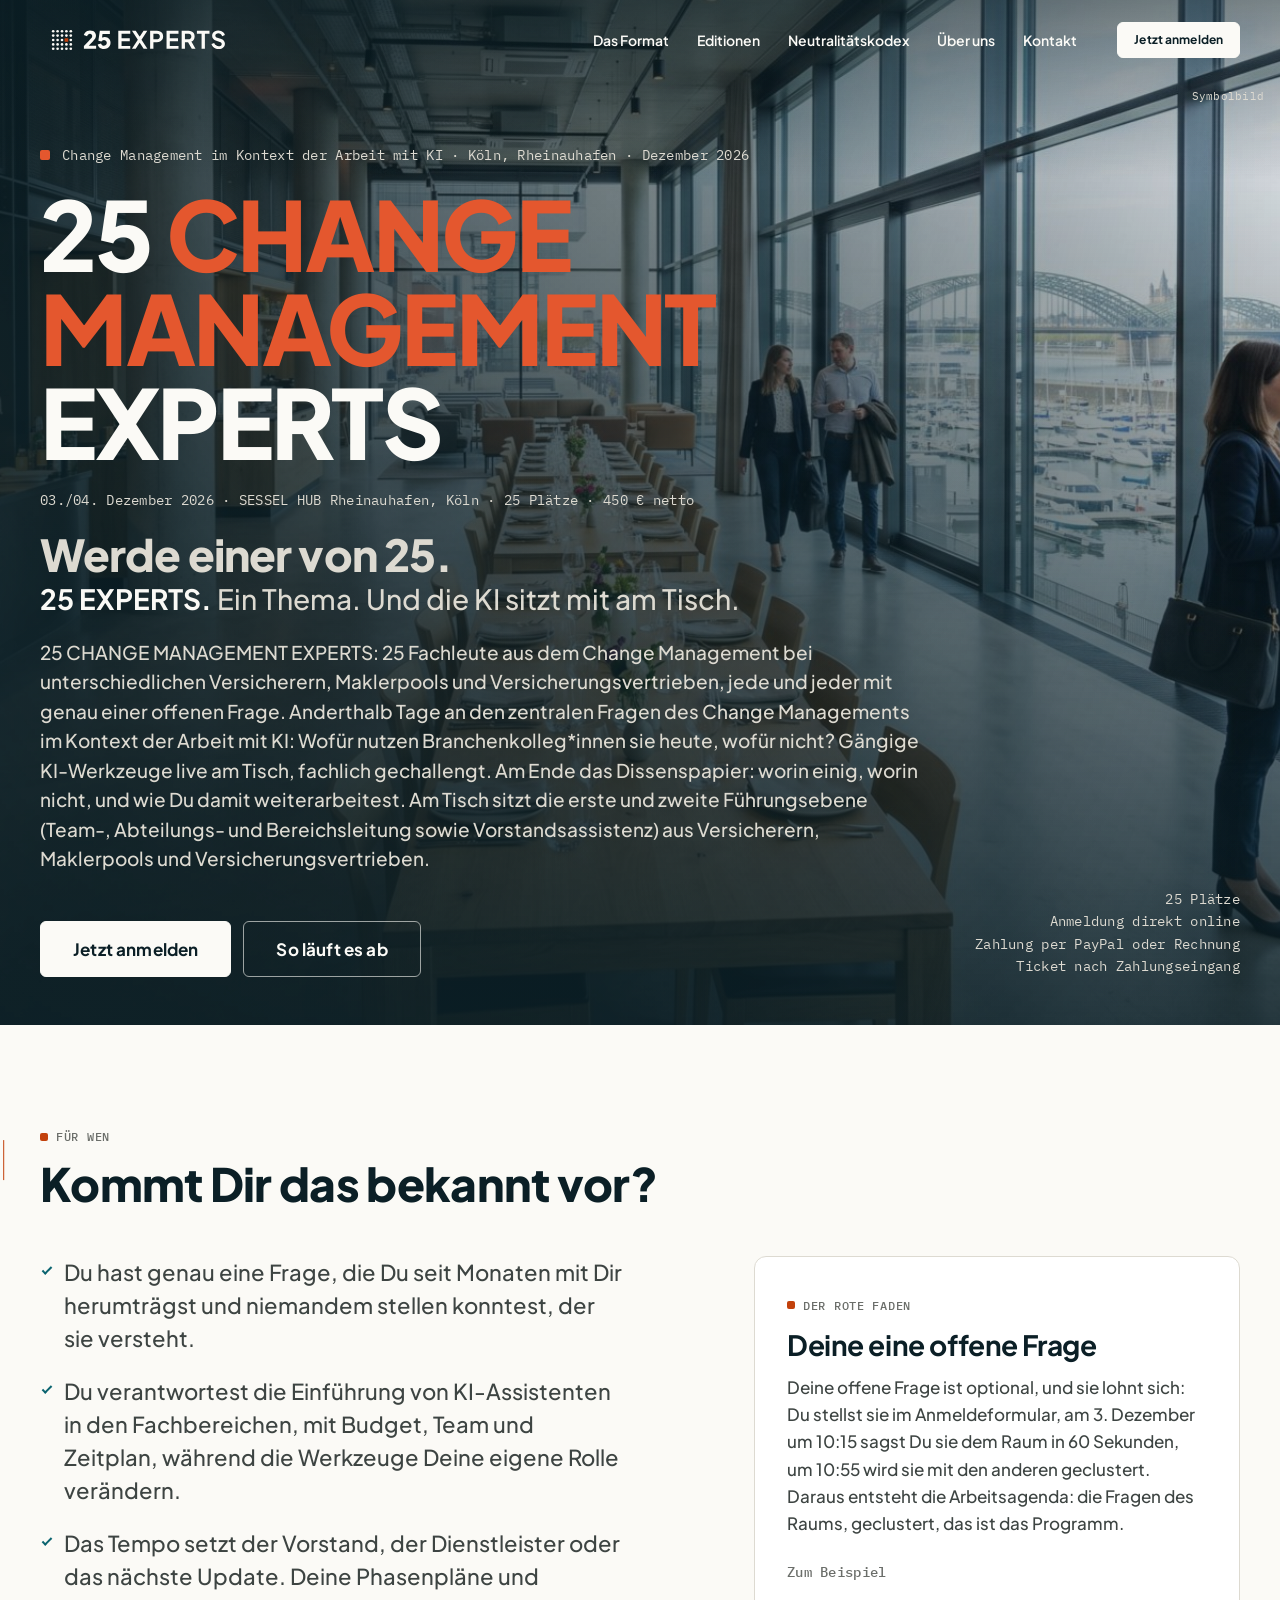
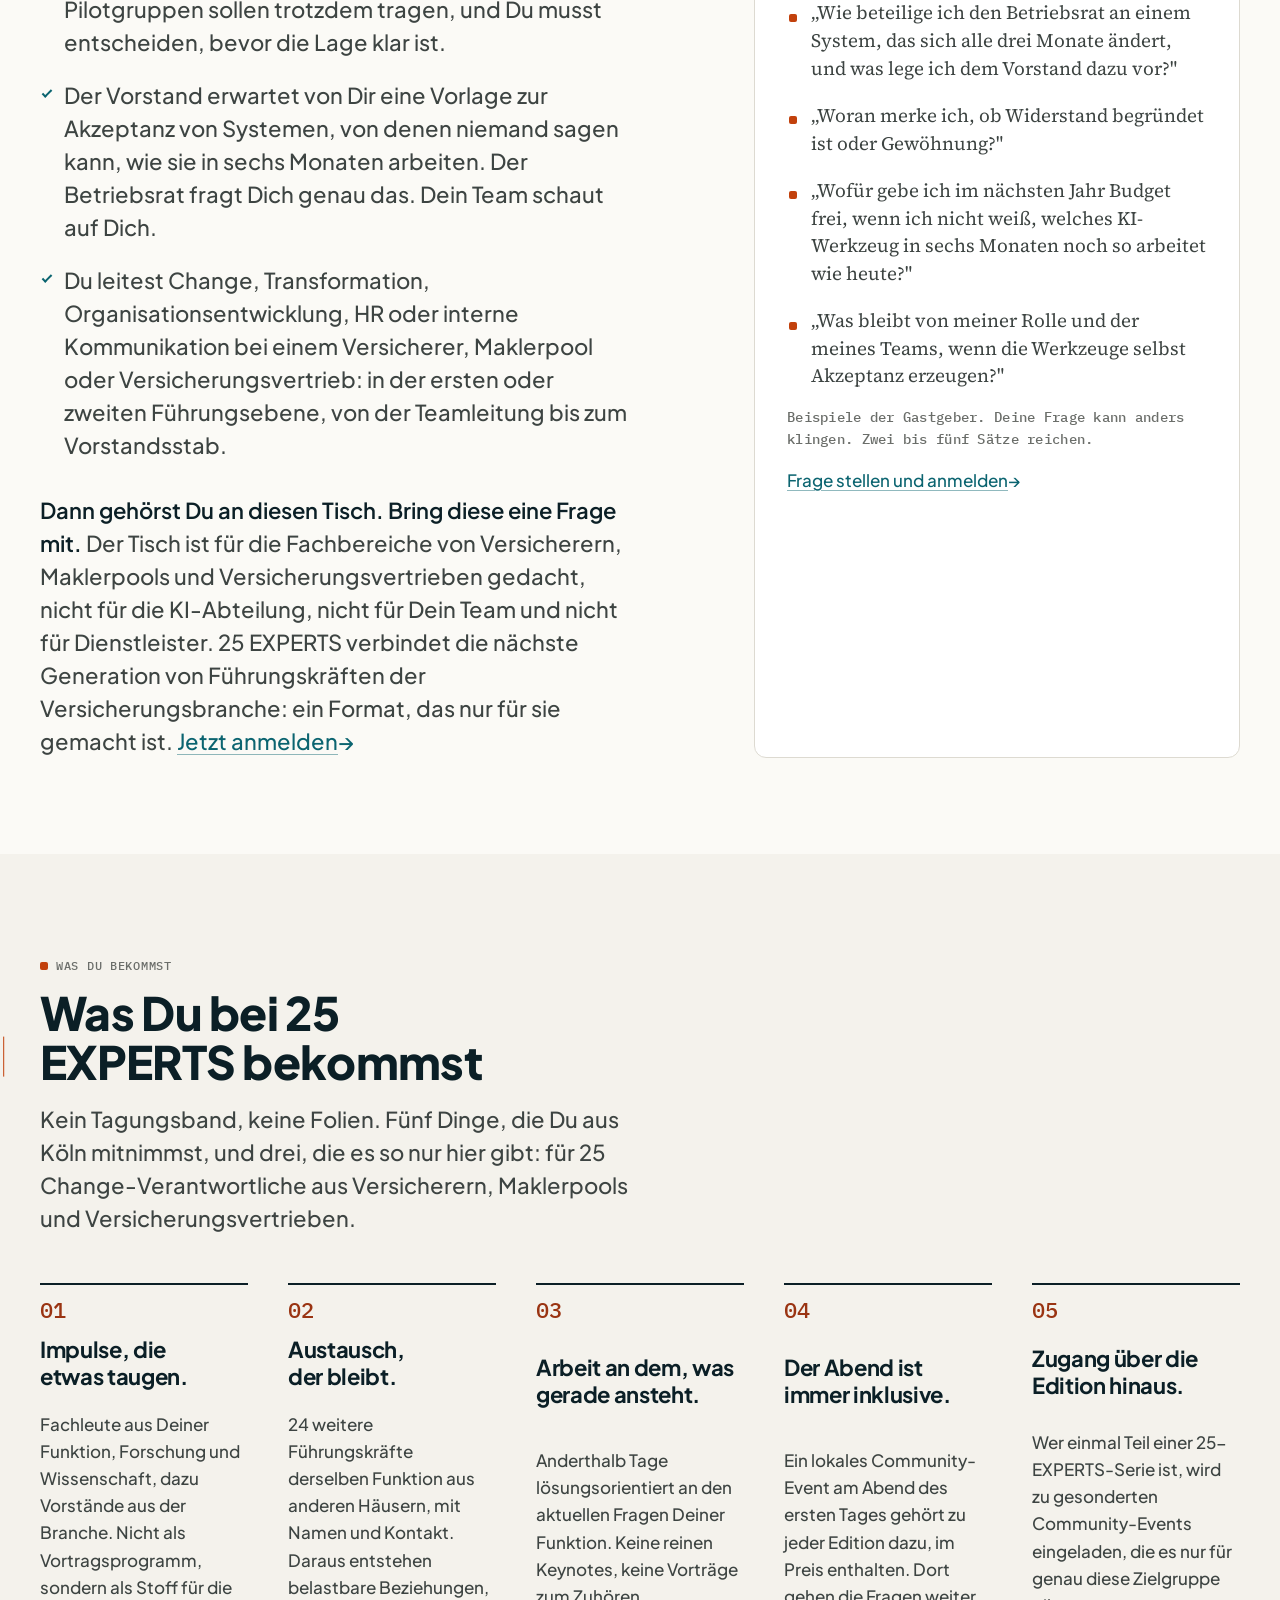
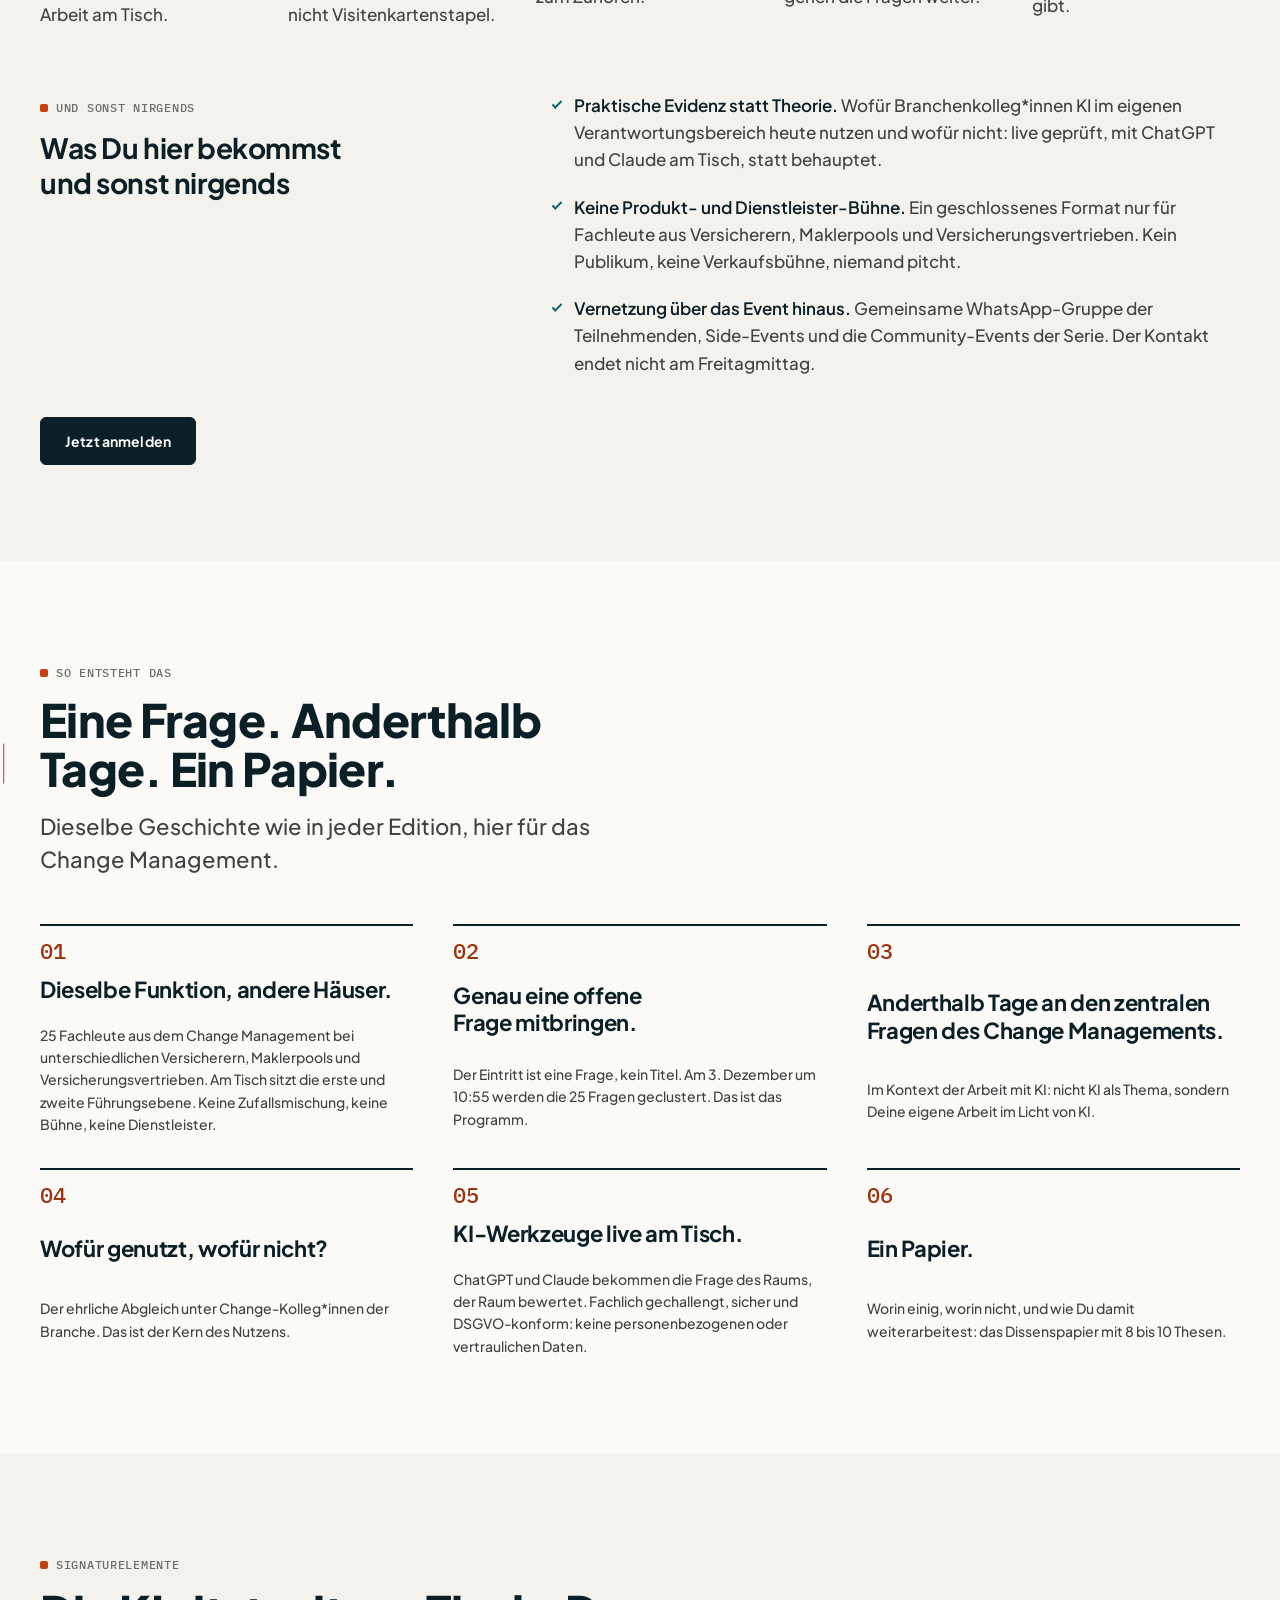
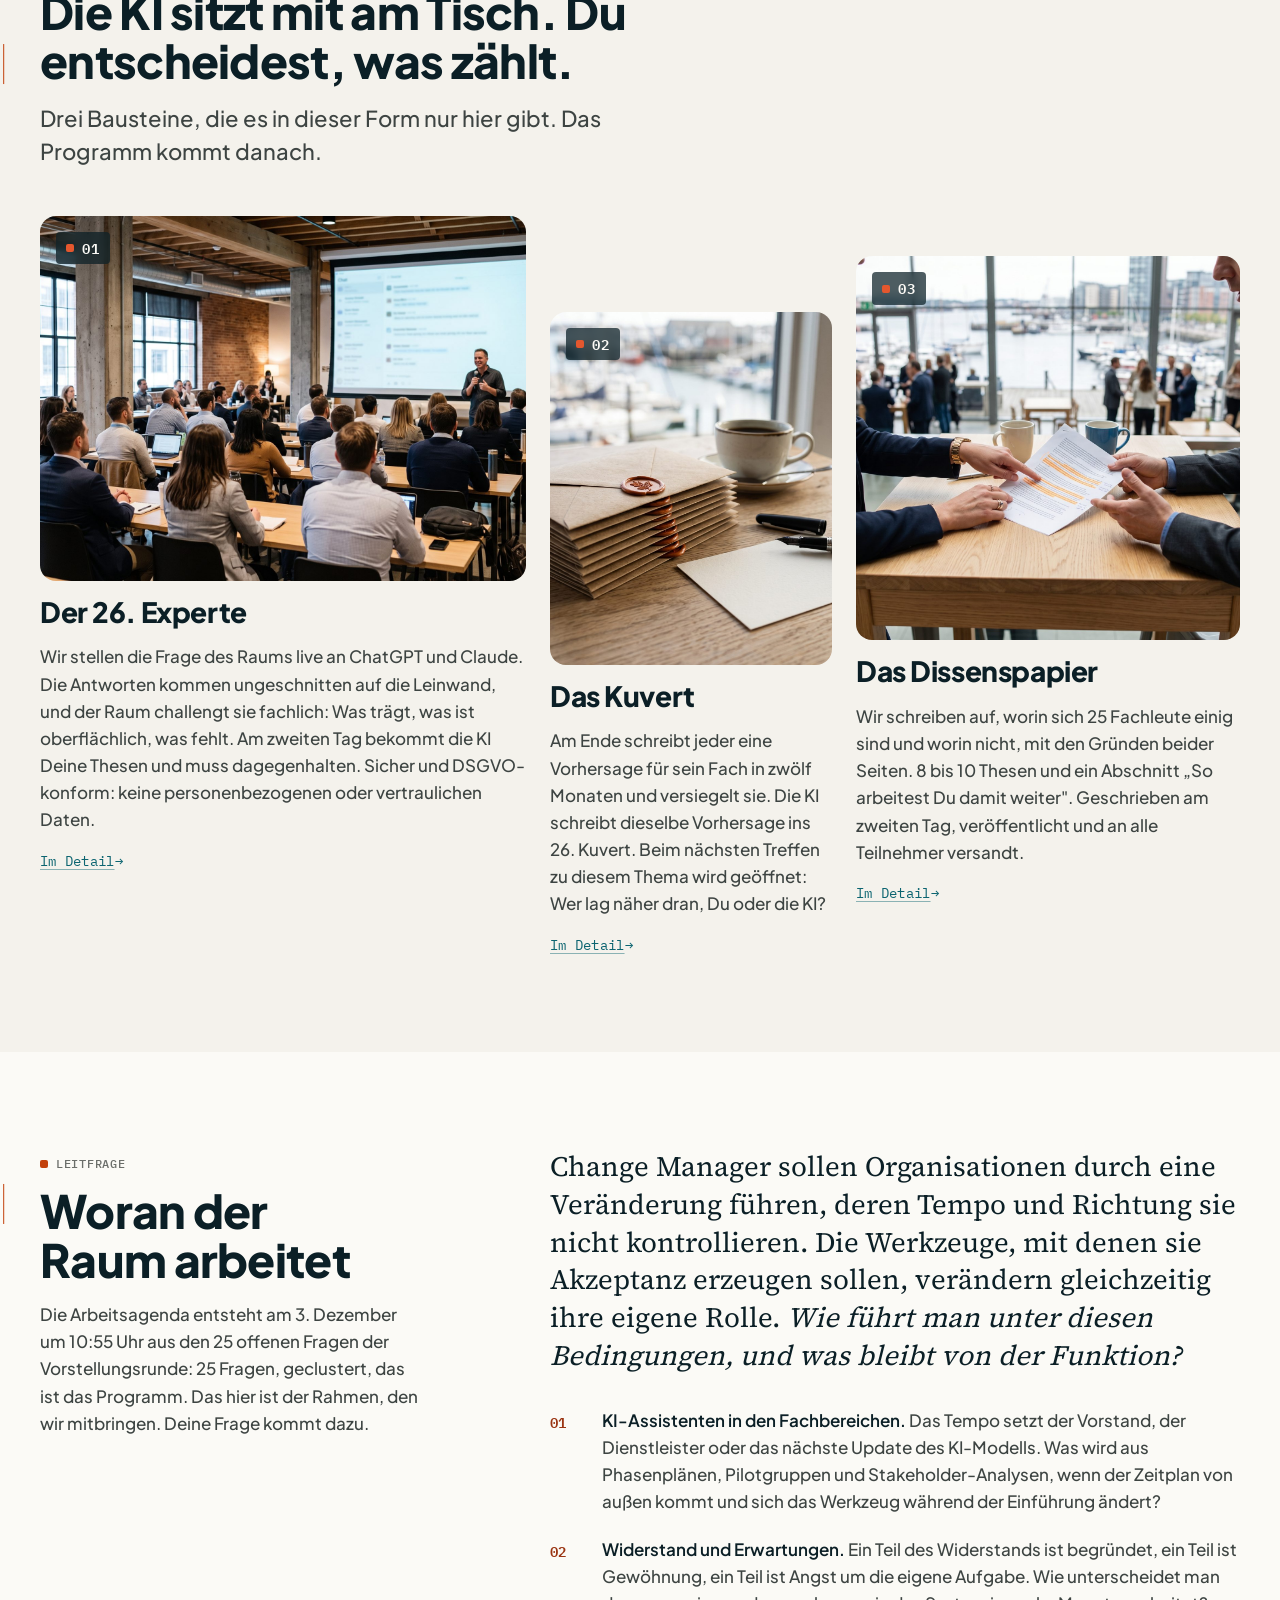
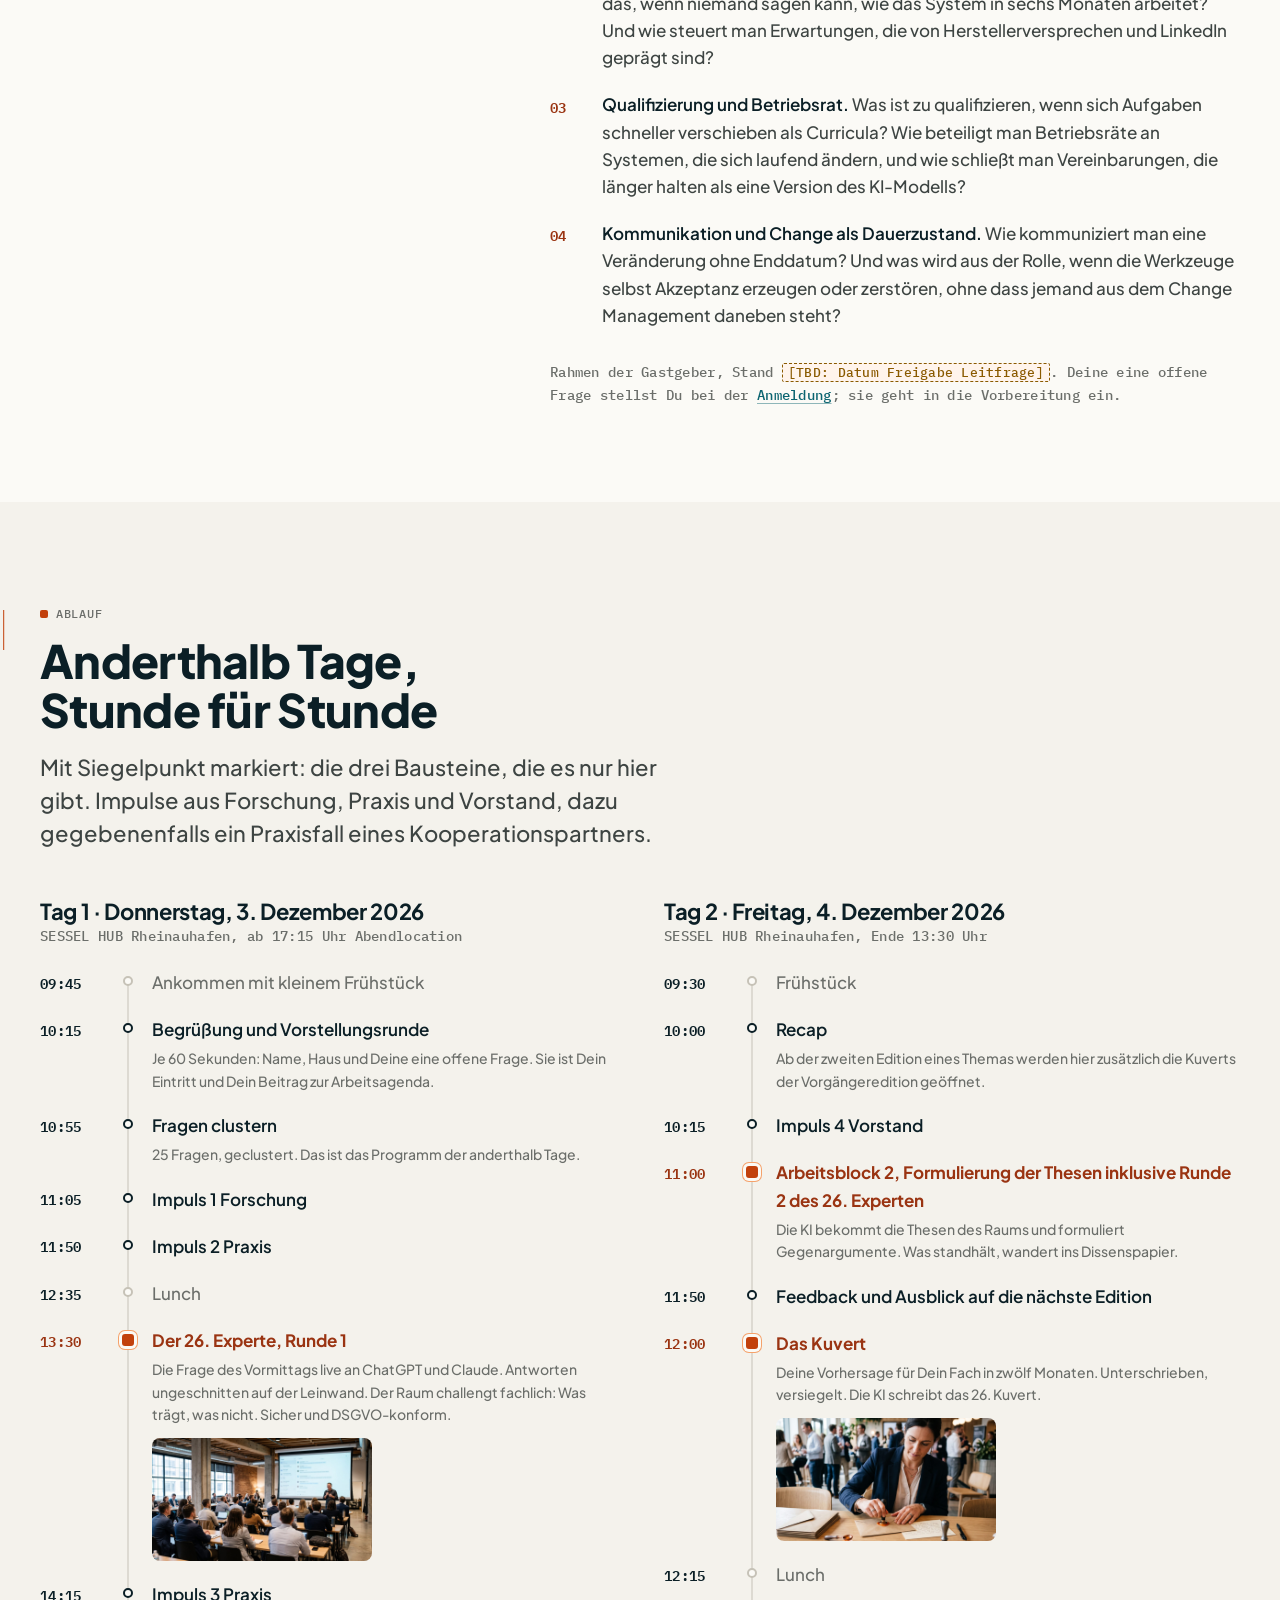
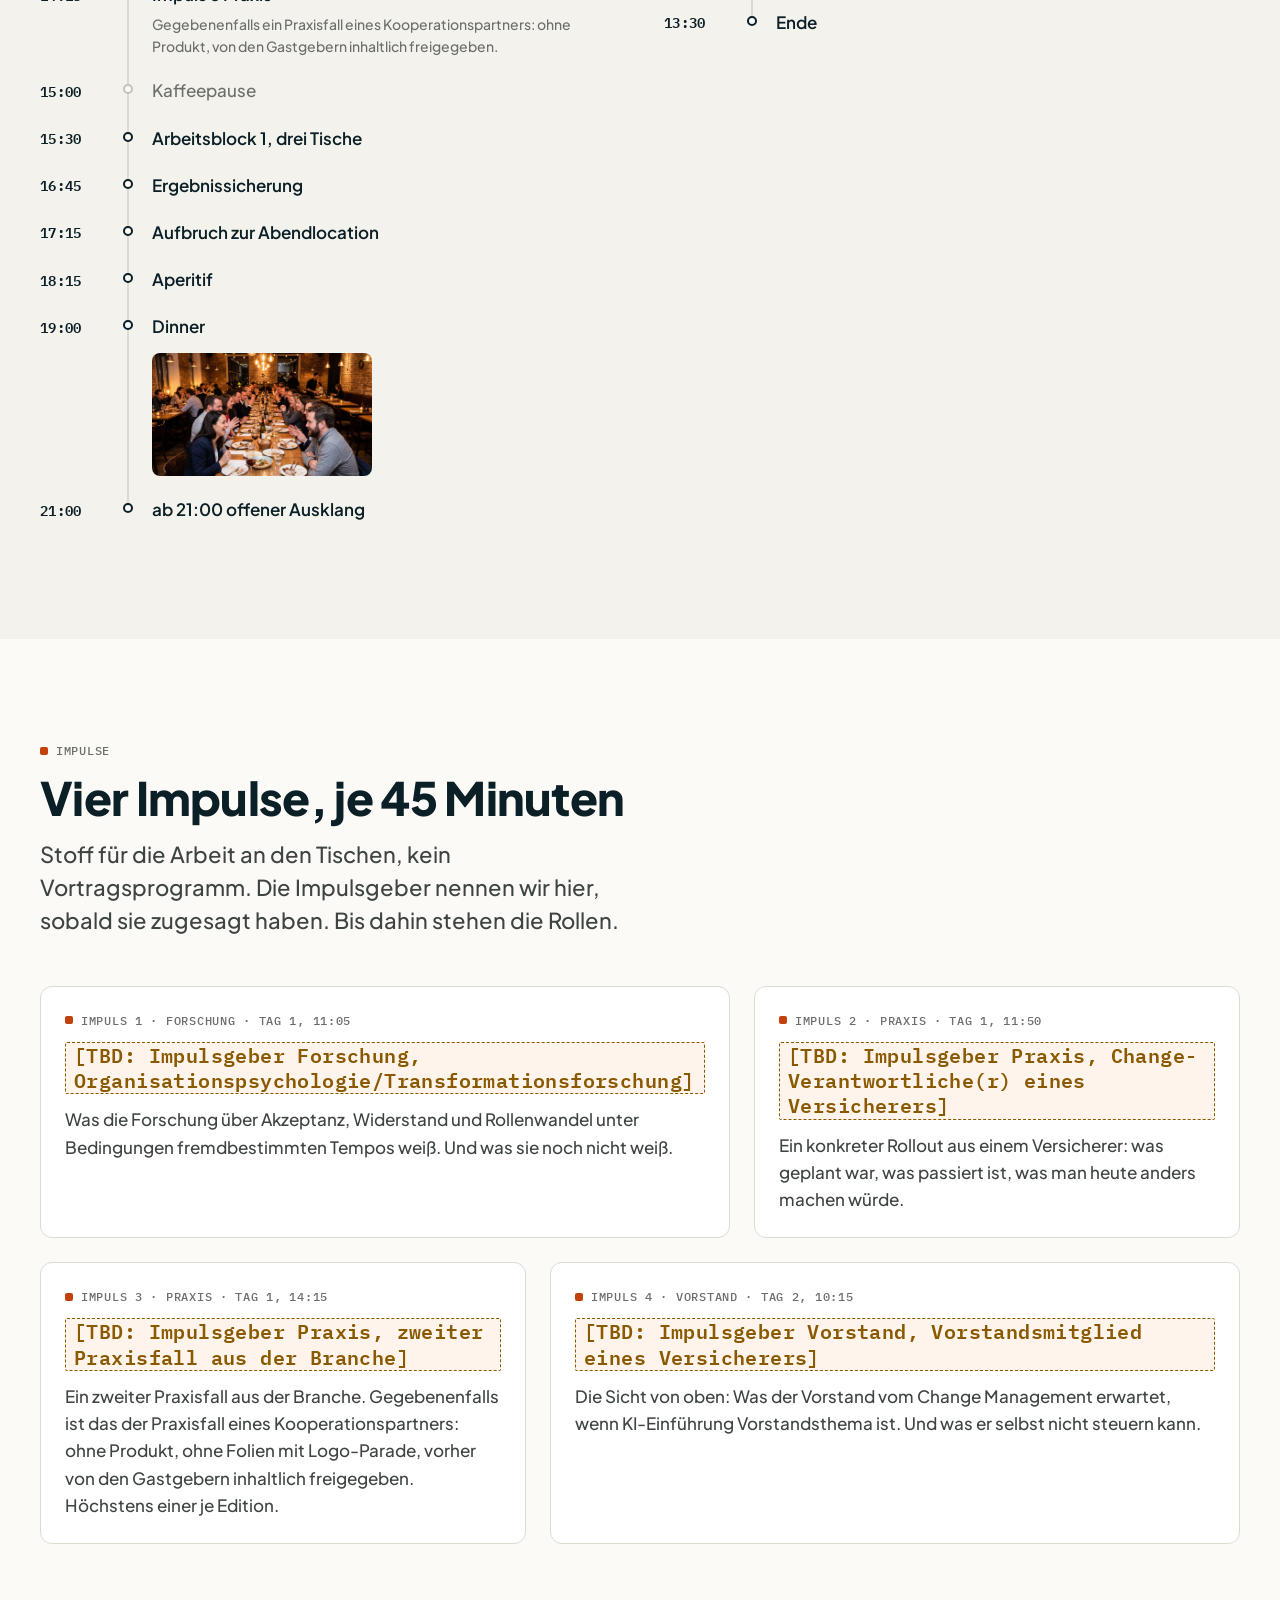
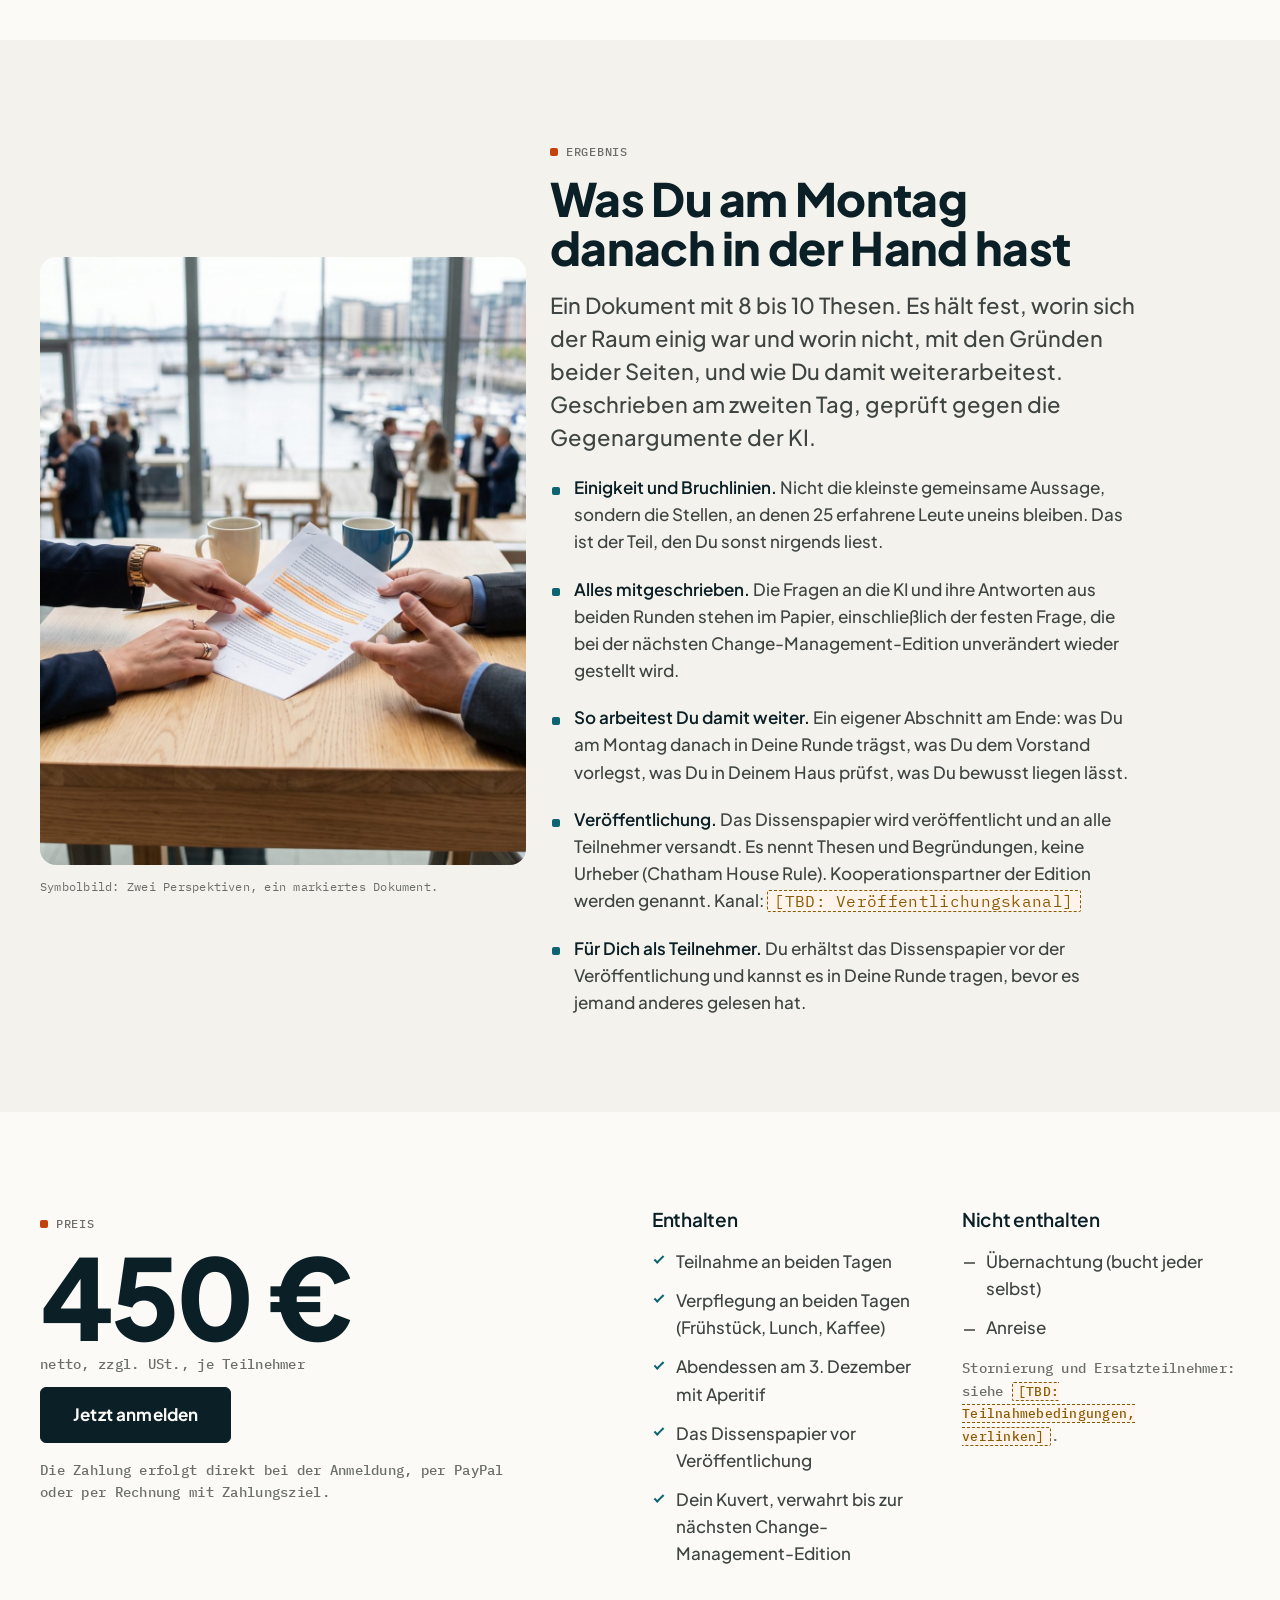
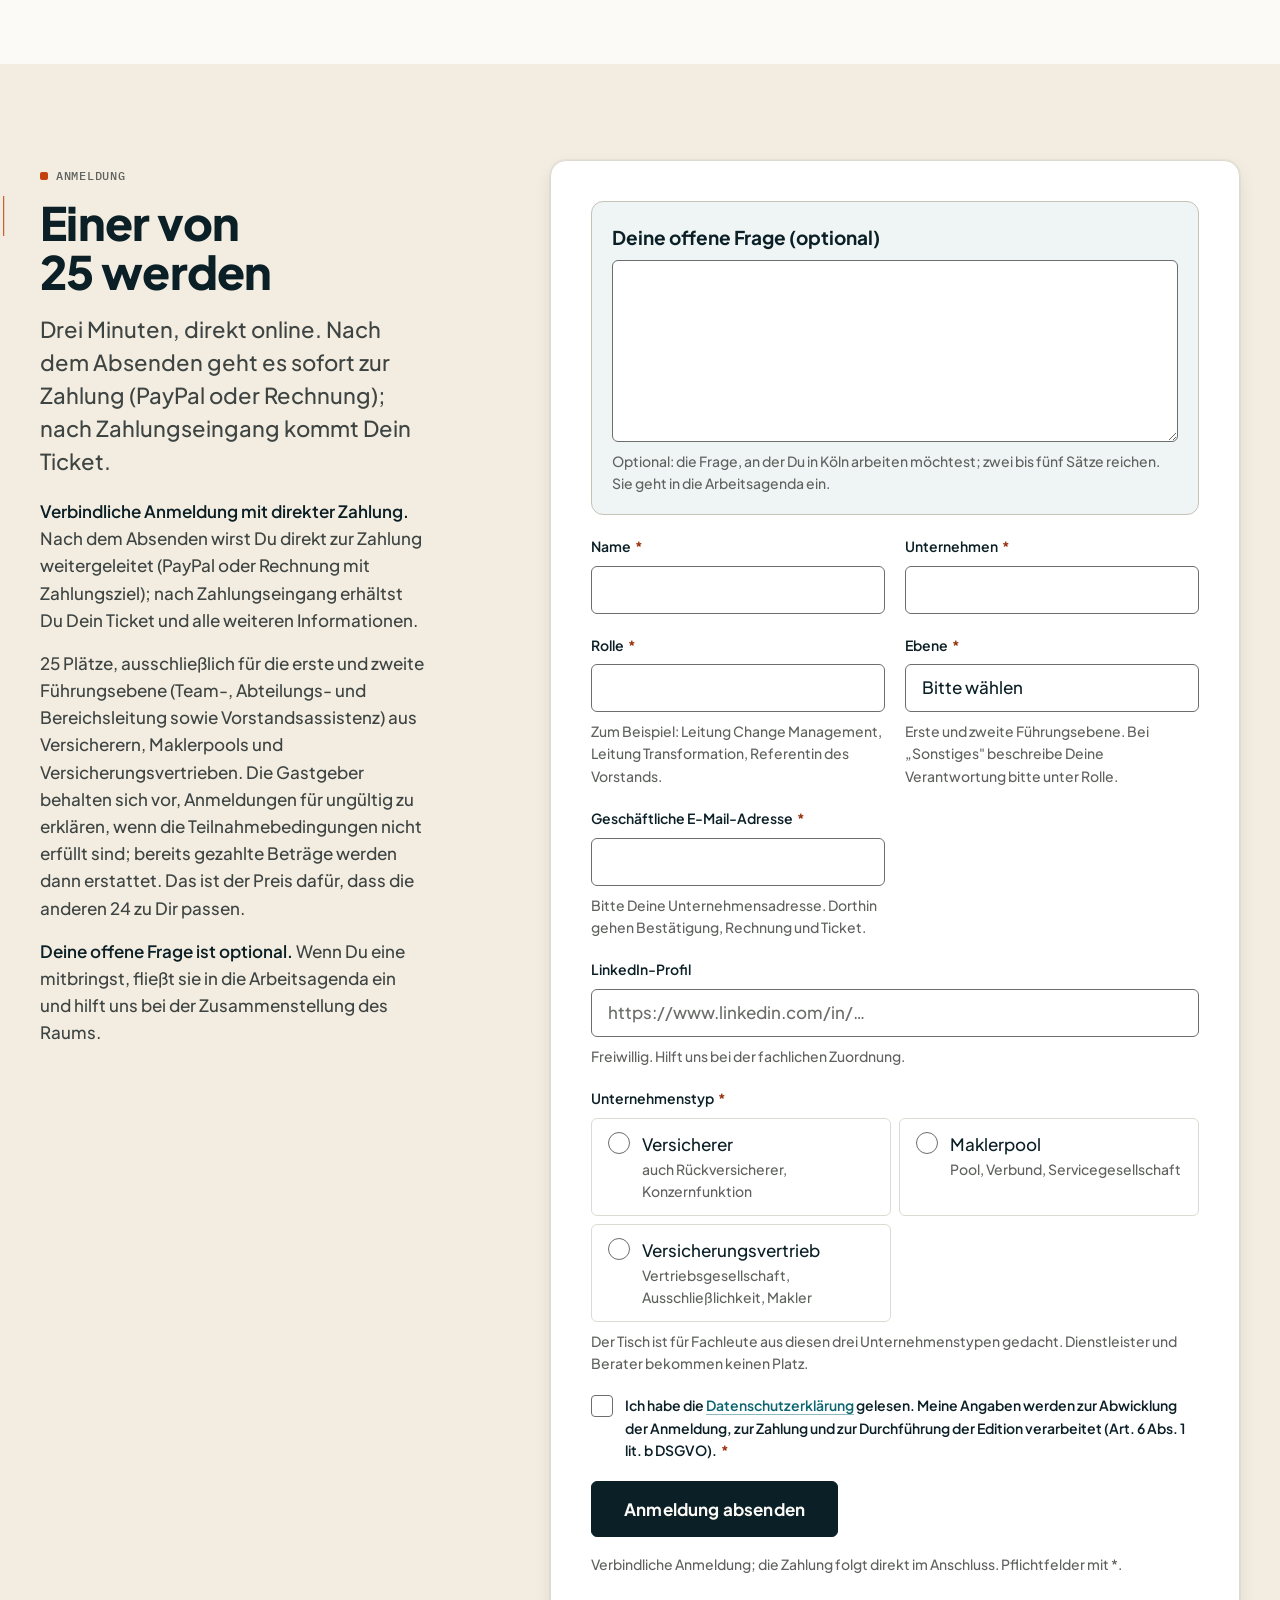
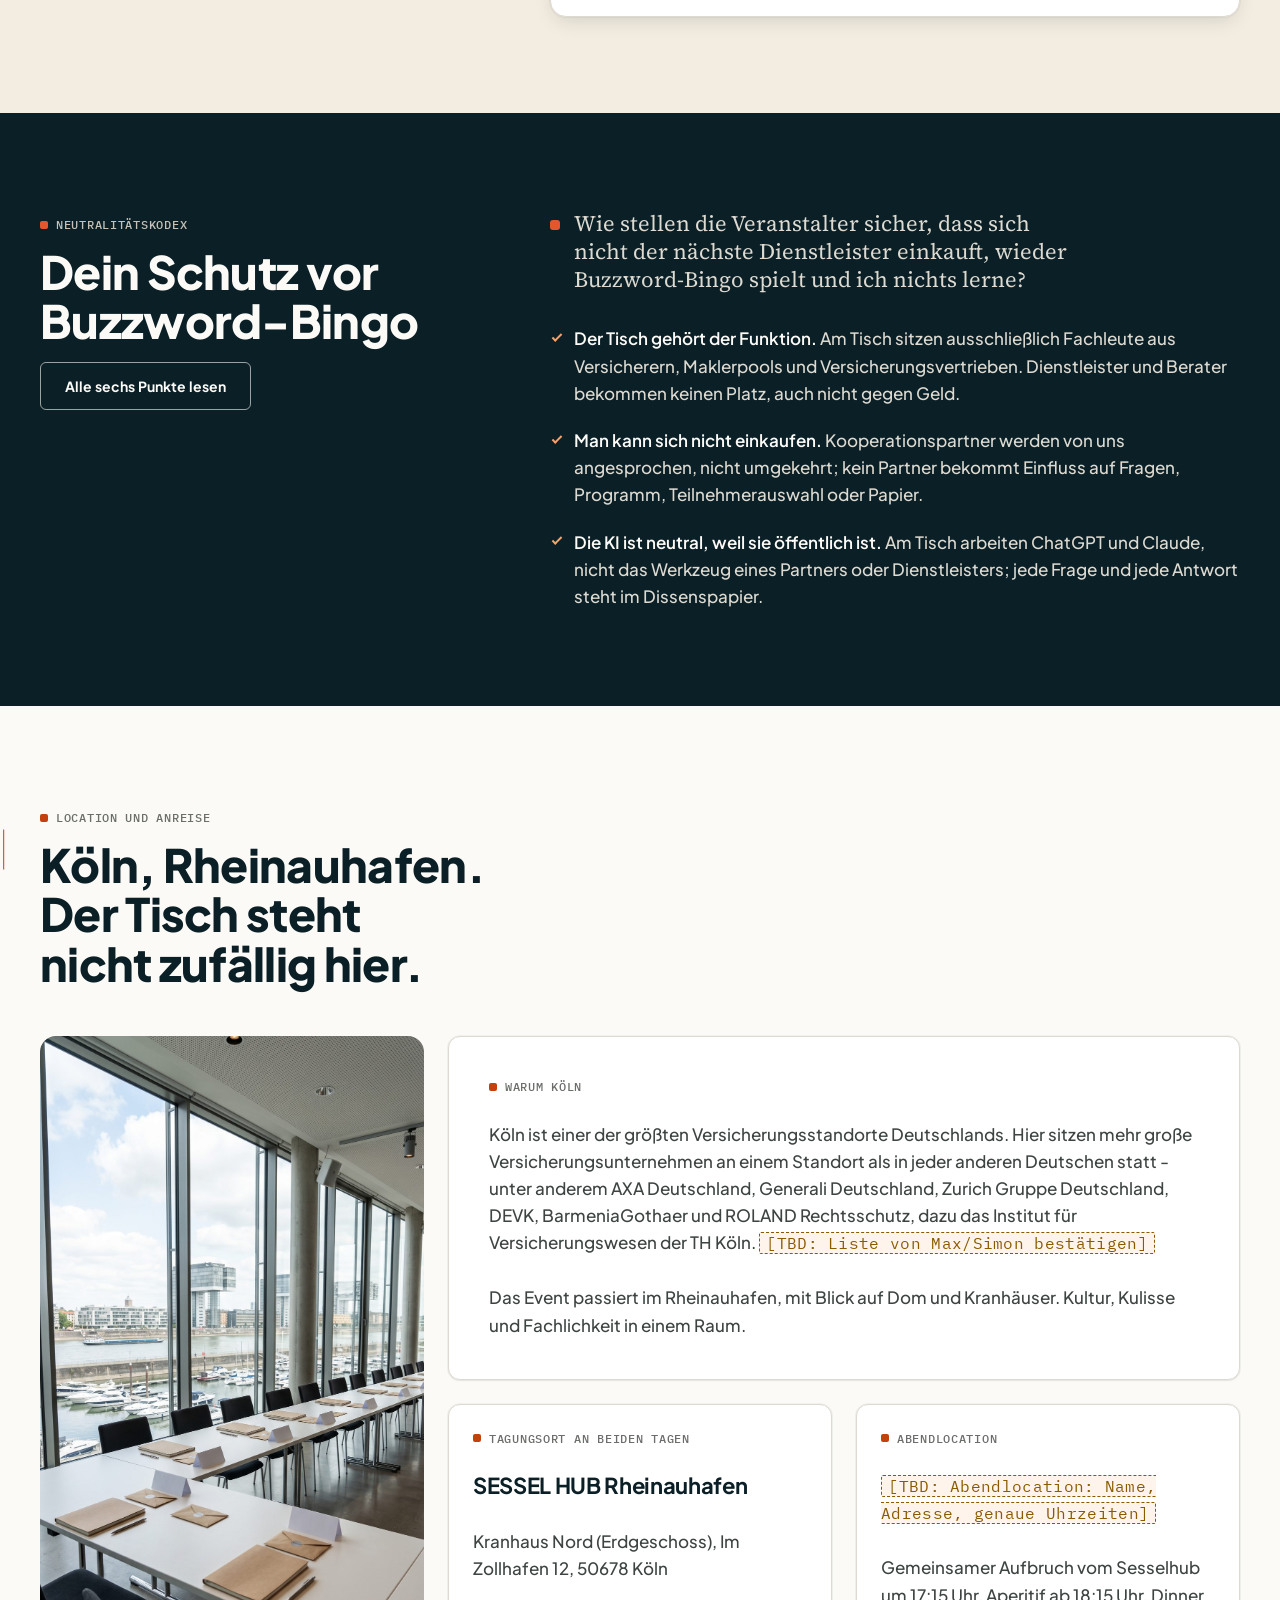
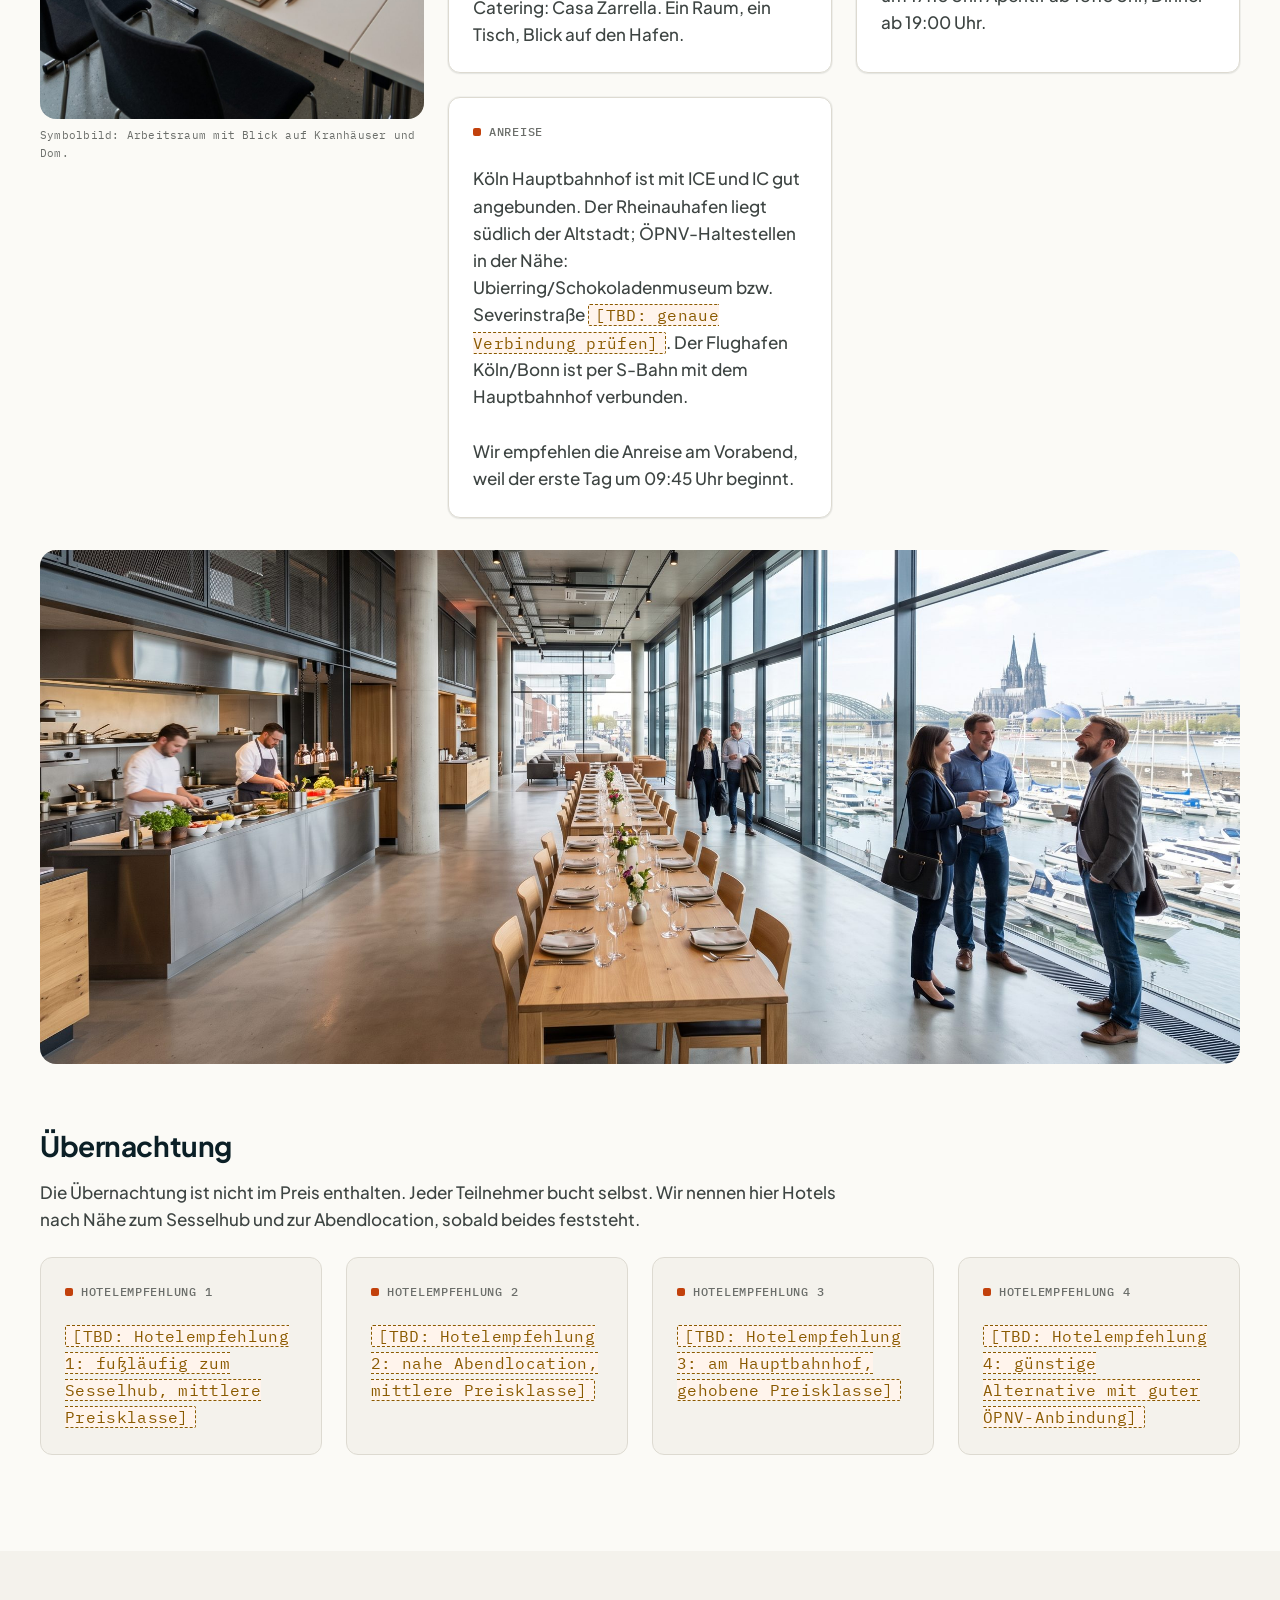
==== commit 0186143f: "Website aus 25-experts-kit gebaut (e10f867)" ====
--- a/editionen/change-management/index.html
+++ b/editionen/change-management/index.html
@@ -4,13 +4,13 @@
   <meta charset="utf-8">
   <meta name="viewport" content="width=device-width, initial-scale=1">
   <title>25 CHANGE MANAGEMENT EXPERTS · 03./04. Dezember 2026, Köln, Rheinauhafen · 25 EXPERTS</title>
-  <meta name="description" content="25 CHANGE MANAGEMENT EXPERTS, 3./4. Dezember 2026, Köln, Rheinauhafen: 25 Fachleute aus dem Change Management bei unterschiedlichen Versicherern, Maklerpools und Versicherungsvertrieben, jede und jeder mit genau einer offenen Frage. Für die erste und zweite Führungsebene (Team-, Abteilungs- und Bereichsleitung sowie Vorstandsstab). Anderthalb Tage im Kontext der Arbeit mit KI, ChatGPT und Claude live am Tisch, am Ende das Dissenspapier. 450 € netto, Zusage durch die Gastgeber.">
+  <meta name="description" content="25 CHANGE MANAGEMENT EXPERTS, 3./4. Dezember 2026, Köln, Rheinauhafen: 25 Fachleute aus dem Change Management bei unterschiedlichen Versicherern, Maklerpools und Versicherungsvertrieben, jede und jeder mit genau einer offenen Frage. Für die erste und zweite Führungsebene (Team-, Abteilungs- und Bereichsleitung sowie Vorstandsstab). Anderthalb Tage im Kontext der Arbeit mit KI, ChatGPT und Claude live am Tisch, am Ende das Dissenspapier. 450 € netto, Anmeldung direkt online.">
   <link rel="canonical" href="https://25-experts.de/editionen/change-management/">
   <meta property="og:type" content="website">
   <meta property="og:site_name" content="25 EXPERTS">
   <meta property="og:locale" content="de_DE">
   <meta property="og:title" content="25 CHANGE MANAGEMENT EXPERTS · 03./04. Dezember 2026, Köln, Rheinauhafen · 25 EXPERTS">
-  <meta property="og:description" content="25 CHANGE MANAGEMENT EXPERTS, 3./4. Dezember 2026, Köln, Rheinauhafen: 25 Fachleute aus dem Change Management bei unterschiedlichen Versicherern, Maklerpools und Versicherungsvertrieben, jede und jeder mit genau einer offenen Frage. Für die erste und zweite Führungsebene (Team-, Abteilungs- und Bereichsleitung sowie Vorstandsstab). Anderthalb Tage im Kontext der Arbeit mit KI, ChatGPT und Claude live am Tisch, am Ende das Dissenspapier. 450 € netto, Zusage durch die Gastgeber.">
+  <meta property="og:description" content="25 CHANGE MANAGEMENT EXPERTS, 3./4. Dezember 2026, Köln, Rheinauhafen: 25 Fachleute aus dem Change Management bei unterschiedlichen Versicherern, Maklerpools und Versicherungsvertrieben, jede und jeder mit genau einer offenen Frage. Für die erste und zweite Führungsebene (Team-, Abteilungs- und Bereichsleitung sowie Vorstandsstab). Anderthalb Tage im Kontext der Arbeit mit KI, ChatGPT und Claude live am Tisch, am Ende das Dissenspapier. 450 € netto, Anmeldung direkt online.">
   <meta property="og:url" content="https://25-experts.de/editionen/change-management/">
   <meta property="og:image" content="https://25-experts.de/assets/img/fotos/25x-location-panorama-2400.jpg">
   <meta name="twitter:card" content="summary_large_image">
@@ -43,10 +43,10 @@
     "organizer": {"@type": "Organization", "name": "25 Experts Cologne UG (haftungsbeschränkt)", "url": "https://25-experts.de/"},
     "offers": {
       "@type": "Offer",
-      "name": "Teilnahme (Zusage durch die Gastgeber)",
+      "name": "Teilnahme (Anmeldung direkt online)",
       "price": "450",
       "priceCurrency": "EUR",
-      "description": "450 € netto zzgl. USt. Zahlung erst nach Zusage.",
+      "description": "450 € netto zzgl. USt. Zahlung direkt bei der Anmeldung.",
       "availability": "https://schema.org/LimitedAvailability",
       "url": "https://25-experts.de/editionen/change-management/#anmeldung",
       "validFrom": "2026-09-14"
@@ -98,7 +98,7 @@
             <a class="x-btn x-btn--on-dark-outline x-btn--lg" href="#ablauf">So läuft es ab</a>
           </div>
         </div>
-        <p class="x-hero__side x-hero__note" data-reveal style="--x-reveal-delay:420ms">25 Plätze<br>Genau eine offene Frage<br>Zusage durch die Gastgeber<br>Zahlung erst nach Zusage</p>
+        <p class="x-hero__side x-hero__note" data-reveal style="--x-reveal-delay:420ms">25 Plätze<br>Anmeldung direkt online<br>Zahlung per PayPal oder Rechnung<br>Ticket nach Zahlungseingang</p>
       </div>
       <p class="x-hero__symbol" aria-hidden="true">Symbolbild</p>
     </section>
@@ -124,7 +124,7 @@
           <div class="x-forwhom__no x-forwhom__frage">
             <p class="x-kicker">Der rote Faden</p>
             <h3 class="x-h3">Deine eine offene Frage</h3>
-            <p>Der Eintritt ist eine Frage, kein Titel. Du stellst sie im Anmeldeformular. Am 3. Dezember um 10:15 sagst Du sie dem Raum in 60 Sekunden, um 10:55 wird sie mit den 24 anderen geclustert. Daraus entsteht die Arbeitsagenda: 25 Fragen, geclustert, das ist das Programm.</p>
+            <p>Deine offene Frage ist optional, und sie lohnt sich: Du stellst sie im Anmeldeformular, am 3. Dezember um 10:15 sagst Du sie dem Raum in 60 Sekunden, um 10:55 wird sie mit den anderen geclustert. Daraus entsteht die Arbeitsagenda: die Fragen des Raums, geclustert, das ist das Programm.</p>
             <p class="x-meta x-mt-6">Zum Beispiel</p>
             <ul class="x-list x-list--loose x-serif x-forwhom__beispiele">
               <li>„Wie beteilige ich den Betriebsrat an einem System, das sich alle drei Monate ändert, und was lege ich dem Vorstand dazu vor?"</li>
@@ -348,7 +348,7 @@
           <h2 id="preis-h" class="x-visually-hidden">Preis und Leistungen</h2>
           <p class="x-price__amount">450 €<small>netto, zzgl. USt., je Teilnehmer</small></p>
           <p><a class="x-btn x-btn--primary x-btn--lg" href="#anmeldung">Jetzt anmelden</a></p>
-          <p class="x-meta x-mt-4">Zahlung erst nach Zusage durch die Gastgeber. Vorher entsteht keine Zahlungspflicht.</p>
+          <p class="x-meta x-mt-4">Die Zahlung erfolgt direkt bei der Anmeldung, per PayPal oder per Rechnung mit Zahlungsziel.</p>
         </div>
         <div class="x-price__lists" data-reveal-group>
           <div>
@@ -379,19 +379,18 @@
         <div class="x-anmeldung__intro" data-reveal>
           <p class="x-kicker">Anmeldung</p>
           <h2 id="anm-h" class="x-h2">Einer von 25 werden</h2>
-          <p class="x-lead">Drei Minuten und genau eine offene Frage. Wir melden uns persönlich zurück, in der Regel innerhalb einer Woche <span class="x-tbd">[TBD: Frist]</span>.</p>
-          <p><strong>Verbindliche Anmeldung.</strong> Wir prüfen die Zugehörigkeit zu einem Versicherer, Maklerpool oder Versicherungsvertrieb und melden uns mit der Entscheidung; nach Zusage erhältst Du die Zahlungsaufforderung (PayPal oder Rechnung), nach Zahlungseingang Dein Ticket und alle weiteren Informationen.</p>
-          <p>25 Plätze, ausschließlich für die erste und zweite Führungsebene (Team-, Abteilungs- und Bereichsleitung sowie Vorstandsassistenz) aus Versicherern, Maklerpools und Versicherungsvertrieben. Die Gastgeber prüfen jede Anmeldung: Gehörst Du zur Funktion, verantwortest Du sie, und passt der Raum zusammen? Wer nicht dazu passt, bekommt eine freundliche Absage. Das ist der Preis dafür, dass die anderen 24 zu Dir passen.</p>
-          <p><strong>Deine eine offene Frage ist Pflicht.</strong> Sie ist Dein Eintritt, Dein Beitrag zur Arbeitsagenda und hilft uns bei der Zusammenstellung des Raums.</p>
+          <p class="x-lead">Drei Minuten, direkt online. Nach dem Absenden geht es sofort zur Zahlung (PayPal oder Rechnung); nach Zahlungseingang kommt Dein Ticket.</p>
+          <p><strong>Verbindliche Anmeldung mit direkter Zahlung.</strong> Nach dem Absenden wirst Du direkt zur Zahlung weitergeleitet (PayPal oder Rechnung mit Zahlungsziel); nach Zahlungseingang erhältst Du Dein Ticket und alle weiteren Informationen.</p>
+          <p>25 Plätze, ausschließlich für die erste und zweite Führungsebene (Team-, Abteilungs- und Bereichsleitung sowie Vorstandsassistenz) aus Versicherern, Maklerpools und Versicherungsvertrieben. Die Gastgeber behalten sich vor, Anmeldungen für ungültig zu erklären, wenn die Teilnahmebedingungen nicht erfüllt sind; bereits gezahlte Beträge werden dann erstattet. Das ist der Preis dafür, dass die anderen 24 zu Dir passen.</p>
+          <p><strong>Deine offene Frage ist optional.</strong> Wenn Du eine mitbringst, fließt sie in die Arbeitsagenda ein und hilft uns bei der Zusammenstellung des Raums.</p>
         </div>
         <div class="x-anmeldung__form" data-reveal>
           <form class="x-form" method="post" action="/anmeldung/send.php" data-endpoint="/anmeldung/send.php" data-thanks="danke.html" data-edition="25 CHANGE MANAGEMENT EXPERTS · 03./04.12.2026 · Köln" novalidate aria-describedby="form-hinweis">
             <div class="x-form__grid">
               <div class="x-field x-field--full x-field--frage">
-                <label for="f-question">Deine eine offene Frage <span class="x-req" aria-hidden="true">*</span></label>
-                <textarea id="f-question" name="question" required aria-required="true" rows="6" aria-describedby="f-question-hint"></textarea>
-                <span class="x-hint" id="f-question-hint">Der Eintritt ist eine Frage, kein Titel. Die Frage, an der Du in Köln arbeiten möchtest; zwei bis fünf Sätze reichen. Sie geht in die Arbeitsagenda ein.</span>
-                <span class="x-error" role="alert">Bitte formuliere Deine eine offene Frage.</span>
+                <label for="f-question">Deine offene Frage (optional)</label>
+                <textarea id="f-question" name="question" rows="6" aria-describedby="f-question-hint"></textarea>
+                <span class="x-hint" id="f-question-hint">Optional: die Frage, an der Du in Köln arbeiten möchtest; zwei bis fünf Sätze reichen. Sie geht in die Arbeitsagenda ein.</span>
               </div>
               <div class="x-field">
                 <label for="f-name">Name <span class="x-req" aria-hidden="true">*</span></label>
@@ -425,7 +424,7 @@
               <div class="x-field">
                 <label for="f-email">Geschäftliche E-Mail-Adresse <span class="x-req" aria-hidden="true">*</span></label>
                 <input type="email" id="f-email" name="email" autocomplete="email" required aria-required="true" inputmode="email" aria-describedby="f-email-hint">
-                <span class="x-hint" id="f-email-hint">Bitte Deine Unternehmensadresse; darüber prüfen wir die Zugehörigkeit. Dorthin geht auch die Bestätigung.</span>
+                <span class="x-hint" id="f-email-hint">Bitte Deine Unternehmensadresse. Dorthin gehen Bestätigung, Rechnung und Ticket.</span>
                 <span class="x-error" role="alert">Bitte gib eine gültige E-Mail-Adresse an.</span>
               </div>
               <div class="x-field x-field--full">
@@ -445,7 +444,7 @@
                 <span class="x-error" role="alert">Bitte wähle Deinen Unternehmenstyp.</span>
               </fieldset>
               <div class="x-field x-field--full">
-                <label class="x-choice x-choice--bare" for="f-privacy"><input type="checkbox" id="f-privacy" name="privacy" value="ja" required aria-required="true"> <span>Ich habe die <a class="x-link" href="../../datenschutz.html">Datenschutzerklärung</a> gelesen. Meine Angaben werden zur Prüfung der Anmeldung, zur Zusage und zur Durchführung der Edition verarbeitet (Art. 6 Abs. 1 lit. b DSGVO). <span class="x-req" aria-hidden="true">*</span></span></label>
+                <label class="x-choice x-choice--bare" for="f-privacy"><input type="checkbox" id="f-privacy" name="privacy" value="ja" required aria-required="true"> <span>Ich habe die <a class="x-link" href="../../datenschutz.html">Datenschutzerklärung</a> gelesen. Meine Angaben werden zur Abwicklung der Anmeldung, zur Zahlung und zur Durchführung der Edition verarbeitet (Art. 6 Abs. 1 lit. b DSGVO). <span class="x-req" aria-hidden="true">*</span></span></label>
                 <span class="x-error" role="alert">Bitte bestätige den Hinweis zum Datenschutz.</span>
               </div>
               <div class="x-hp" aria-hidden="true">
@@ -455,7 +454,7 @@
               <p class="x-form__status" tabindex="-1" hidden></p>
               <div class="x-form__foot">
                 <button class="x-btn x-btn--primary x-btn--lg" type="submit">Anmeldung absenden</button>
-                <span class="x-form__note" id="form-hinweis">Zusage durch die Gastgeber. Zahlung erst nach Zusage. Pflichtfelder mit *.</span>
+                <span class="x-form__note" id="form-hinweis">Verbindliche Anmeldung; die Zahlung folgt direkt im Anschluss. Pflichtfelder mit *.</span>
               </div>
             </div>
           </form>
@@ -539,20 +538,20 @@
         </div>
         <div class="x-split__body x-accordion" data-reveal>
           <details>
-            <summary>Was heißt „genau eine offene Frage"?</summary>
-            <div class="x-accordion__body"><p>Der Eintritt ist eine Frage, kein Titel. Du bringst die eine Frage mit, an der Du in Deinem Haus gerade hängst und die Du niemandem stellen konntest, der sie versteht. Du stellst sie im Formular, sagst sie dem Raum am ersten Vormittag in 60 Sekunden, und um 10:55 werden alle 25 Fragen geclustert. Das ist das Programm. Zwei bis fünf Sätze reichen; die Frage darf unfertig sein.</p></div>
-          </details>
-          <details>
-            <summary>Wie läuft die Auswahl?</summary>
-            <div class="x-accordion__body"><p>Du meldest Dich über das Formular an. Die beiden Gastgeber prüfen die Zugehörigkeit zu einem Versicherer, Maklerpool oder Versicherungsvertrieb (über Deine Unternehmensadresse), die fachliche Zuordnung (verantwortest Du das Change Management Deines Hauses oder einen Teil davon?) und die Zusammensetzung des Raums: Häuser, Ebenen, Perspektiven. Danach erhältst Du eine Zusage oder eine Absage per E-Mail. Je früher Du Dich anmeldest, desto mehr Spielraum haben wir bei der Zusammensetzung.</p></div>
-          </details>
-          <details>
-            <summary>Für wen ist der Tisch gedacht, und wer bekommt eine Absage?</summary>
-            <div class="x-accordion__body"><p>Für die erste und zweite Führungsebene (Team-, Abteilungs- und Bereichsleitung sowie Vorstandsassistenz) bei Versicherern, Maklerpools und Versicherungsvertrieben. Also für die Ebene, die entscheidet, Budget verantwortet, ein Team führt oder dem Vorstand vorlegt: die nächste Generation von Führungskräften der Versicherungsbranche. Wer im Change Management arbeitet, aber keine dieser Rollen hat, bekommt eine freundliche Absage oder den Hinweis, die verantwortliche Person aus dem Haus zu benennen. Dienstleister und Berater bekommen keinen Platz, auch nicht gegen Geld. Wenn Du unsicher bist, wähle im Formular „Sonstiges" und beschreibe Deine Verantwortung unter Rolle; wir melden uns.</p></div>
+            <summary>Was hat es mit der offenen Frage auf sich?</summary>
+            <div class="x-accordion__body"><p>Die Frage ist Dein Beitrag zur Arbeitsagenda, und sie ist optional. Wenn Du eine mitbringst: Du stellst sie im Formular, sagst sie dem Raum am ersten Vormittag in 60 Sekunden, und um 10:55 werden alle Fragen geclustert. Das ist das Programm. Zwei bis fünf Sätze reichen; die Frage darf unfertig sein.</p></div>
+          </details>
+          <details>
+            <summary>Wie läuft die Anmeldung?</summary>
+            <div class="x-accordion__body"><p>Du meldest Dich über das Formular an und wirst direkt zur Zahlung weitergeleitet (PayPal oder Rechnung mit Zahlungsziel). Nach Zahlungseingang erhältst Du Dein Ticket und alle weiteren Informationen per E-Mail. Die Gastgeber behalten sich vor, Anmeldungen für ungültig zu erklären, wenn die Teilnahmebedingungen nicht erfüllt sind; bereits gezahlte Beträge werden dann erstattet.</p></div>
+          </details>
+          <details>
+            <summary>Für wen ist der Tisch gedacht?</summary>
+            <div class="x-accordion__body"><p>Für die erste und zweite Führungsebene (Team-, Abteilungs- und Bereichsleitung sowie Vorstandsassistenz) bei Versicherern, Maklerpools und Versicherungsvertrieben. Also für die Ebene, die entscheidet, Budget verantwortet, ein Team führt oder dem Vorstand vorlegt: die nächste Generation von Führungskräften der Versicherungsbranche. Dienstleister und Berater bekommen keinen Platz, auch nicht gegen Geld; entsprechende Anmeldungen können für ungültig erklärt werden, bereits gezahlte Beträge werden dann erstattet. Wenn Du unsicher bist, wähle im Formular „Sonstiges" und beschreibe Deine Verantwortung unter Rolle; wir melden uns.</p></div>
           </details>
           <details>
             <summary>Wann und wie zahle ich?</summary>
-            <div class="x-accordion__body"><p>Erst nach der Zusage. Du erhältst dann die Zahlungsaufforderung über 450 € netto zzgl. USt., wahlweise per PayPal oder per Rechnung mit Zahlungsziel. Nach Zahlungseingang erhältst Du Dein Ticket und alle weiteren Informationen. Vorher entsteht keine Zahlungspflicht.</p></div>
+            <div class="x-accordion__body"><p>Direkt bei der Anmeldung: Nach dem Absenden wirst Du zur Zahlungsseite geleitet und wählst zwischen PayPal und Rechnung mit Zahlungsziel (450 € netto zzgl. USt.). Nach Zahlungseingang erhältst Du Dein Ticket und alle weiteren Informationen.</p></div>
           </details>
           <details>
             <summary>Was gilt bei Stornierung oder Verhinderung?</summary>
@@ -584,7 +583,7 @@
           </details>
           <details>
             <summary>Ist die Übernachtung enthalten?</summary>
-            <div class="x-accordion__body"><p>Nein. Jeder Teilnehmer bucht selbst. Hinweise zur Lage findest Du oben unter Übernachtung. Anreise ist ebenfalls nicht enthalten. Wer die Zusage hat, bekommt von uns rechtzeitig die Hotelhinweise.</p></div>
+            <div class="x-accordion__body"><p>Nein. Jeder Teilnehmer bucht selbst. Hinweise zur Lage findest Du oben unter Übernachtung. Anreise ist ebenfalls nicht enthalten. Wer angemeldet ist, bekommt von uns rechtzeitig die Hotelhinweise.</p></div>
           </details>
         </div>
       </div>
@@ -595,7 +594,7 @@
         <div data-reveal>
           <p class="x-kicker">25 Change Management Experts · 3./4. Dezember 2026 · Köln, Rheinauhafen</p>
           <h2 id="cta2-h" class="x-h2">Einer der 25 Plätze ist noch frei.</h2>
-          <p class="x-lead">Bring genau eine offene Frage mit; wir melden uns persönlich zurück. Zusage durch die Gastgeber, Zahlung erst nach Zusage.</p>
+          <p class="x-lead">Melde Dich direkt online an und zahle per PayPal oder Rechnung; nach Zahlungseingang kommt Dein Ticket.</p>
         </div>
         <div class="x-actions" data-reveal>
           <a class="x-btn x-btn--on-dark x-btn--lg" href="#anmeldung">Jetzt anmelden</a>
@@ -612,7 +611,7 @@
         <div class="x-footer__brand">
           <a href="../../index.html" aria-label="25 EXPERTS, zur Startseite"><img src="../../assets/img/25experts-logo-horizontal-mono-white.svg" alt="25 EXPERTS" width="360" height="80"></a>
           <p class="x-footer__claim">Einer von 25.</p>
-          <p>25 EXPERTS. Ein Thema. Und die KI sitzt mit am Tisch. Geschlossenes Arbeitstreffen: 25 junge Führungskräfte von unterschiedlichen Versicherern, Maklerpools und Versicherungsvertrieben, jede und jeder mit genau einer offenen Frage. Anderthalb Tage im Kontext der Arbeit mit KI. ChatGPT und Claude live mit im Raum, am Ende ein verwertbares Dissenspapier und Zugang zu einer einzigartigen Community über das Event hinaus.</p>
+          <p>25 EXPERTS. Ein Thema. Und die KI sitzt mit am Tisch. Geschlossenes Community Event: 25 junge Führungskräfte von unterschiedlichen Versicherern, Maklerpools und Versicherungsvertrieben, jede und jeder mit genau einer offenen Frage. Anderthalb Tage im Kontext der Arbeit mit KI. ChatGPT und Claude live mit im Raum, am Ende ein verwertbares Dissenspapier und Zugang zu einer einzigartigen Community über das Event hinaus.</p>
         </div>
         <div>
           <p class="x-footer__title">Format</p>
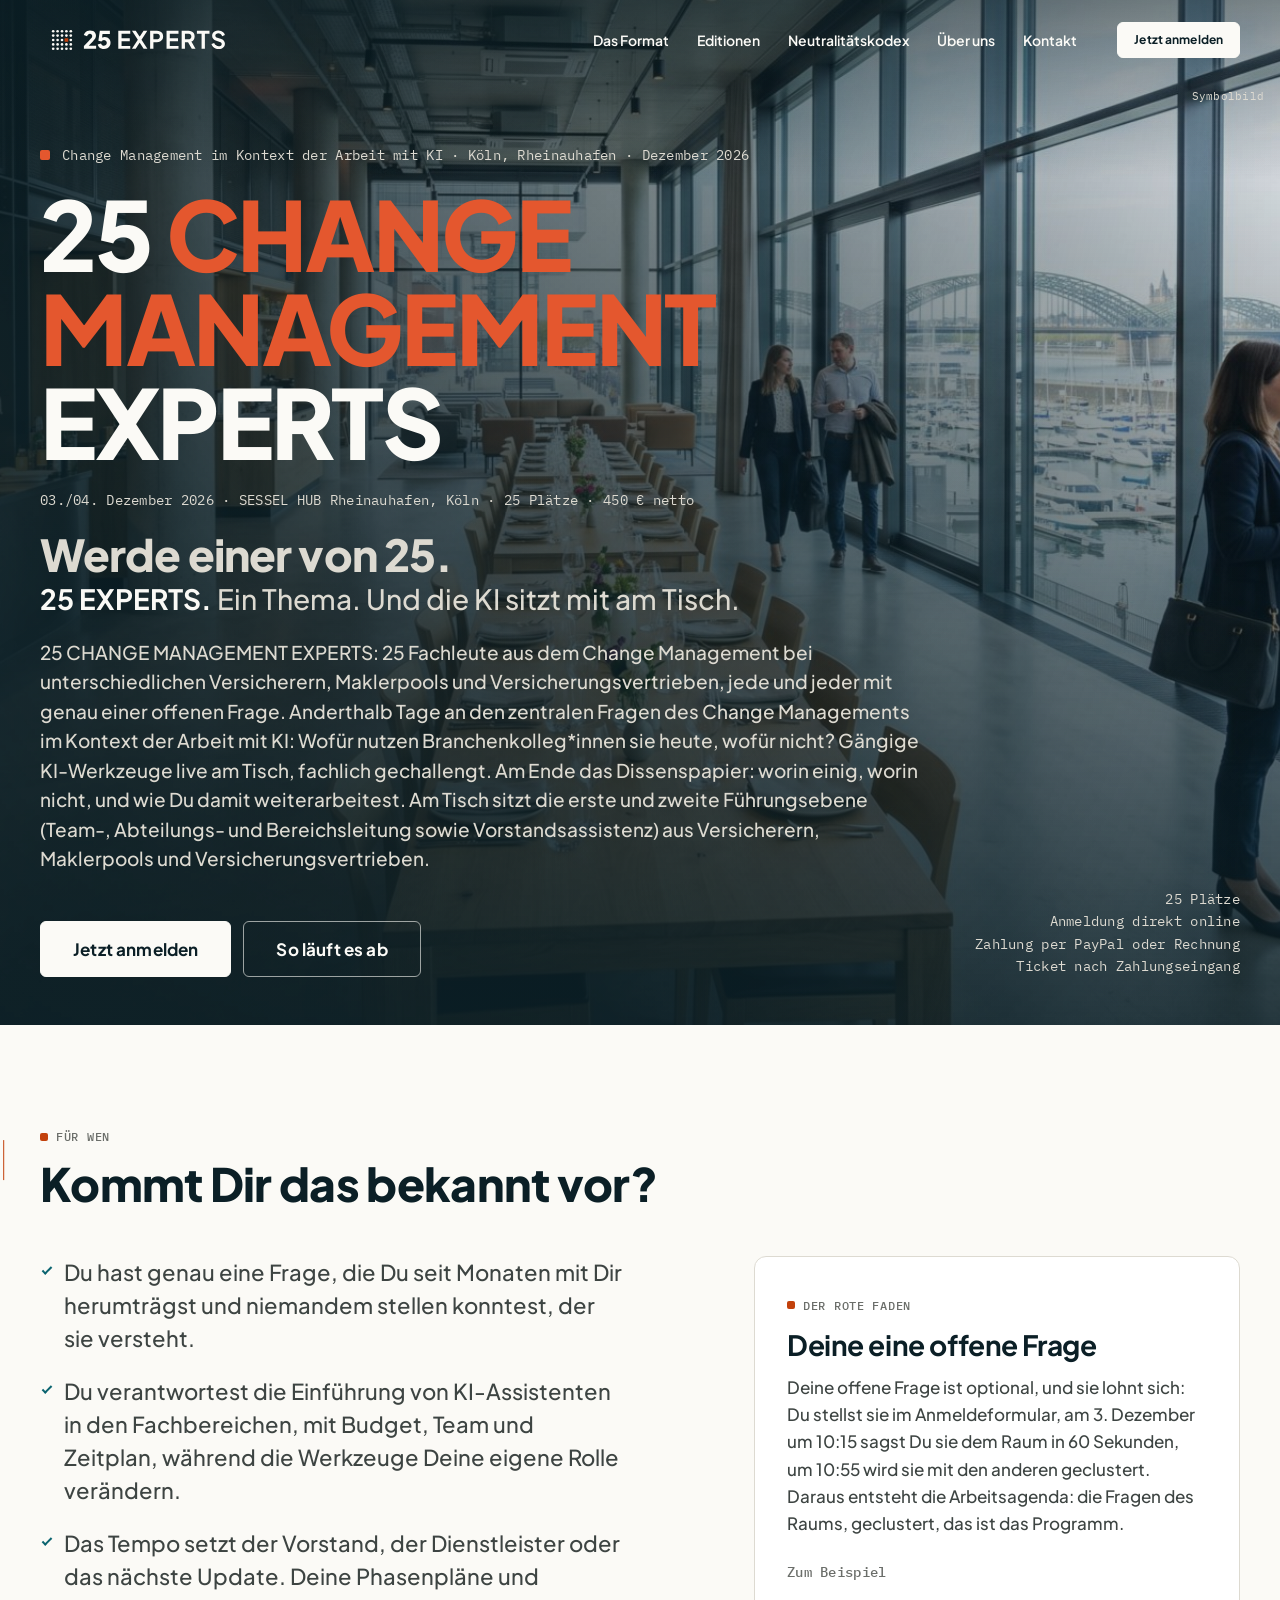
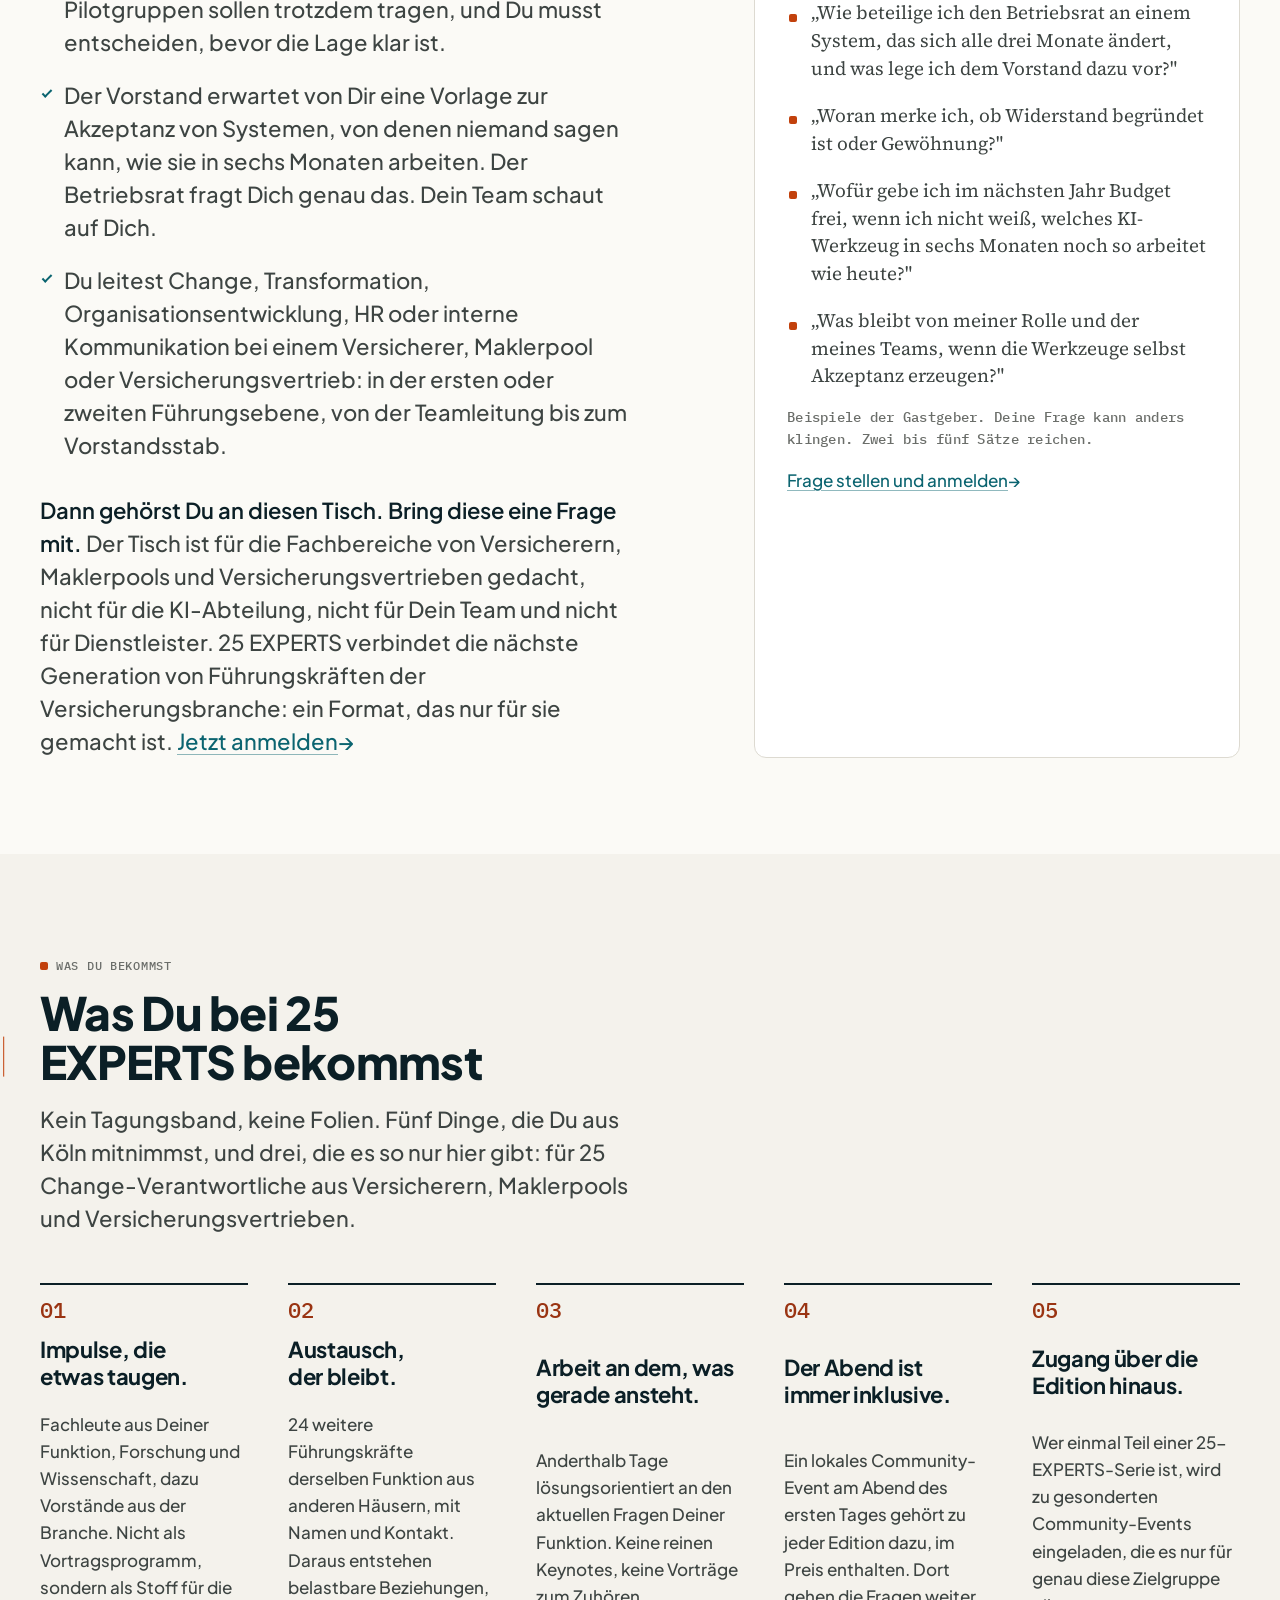
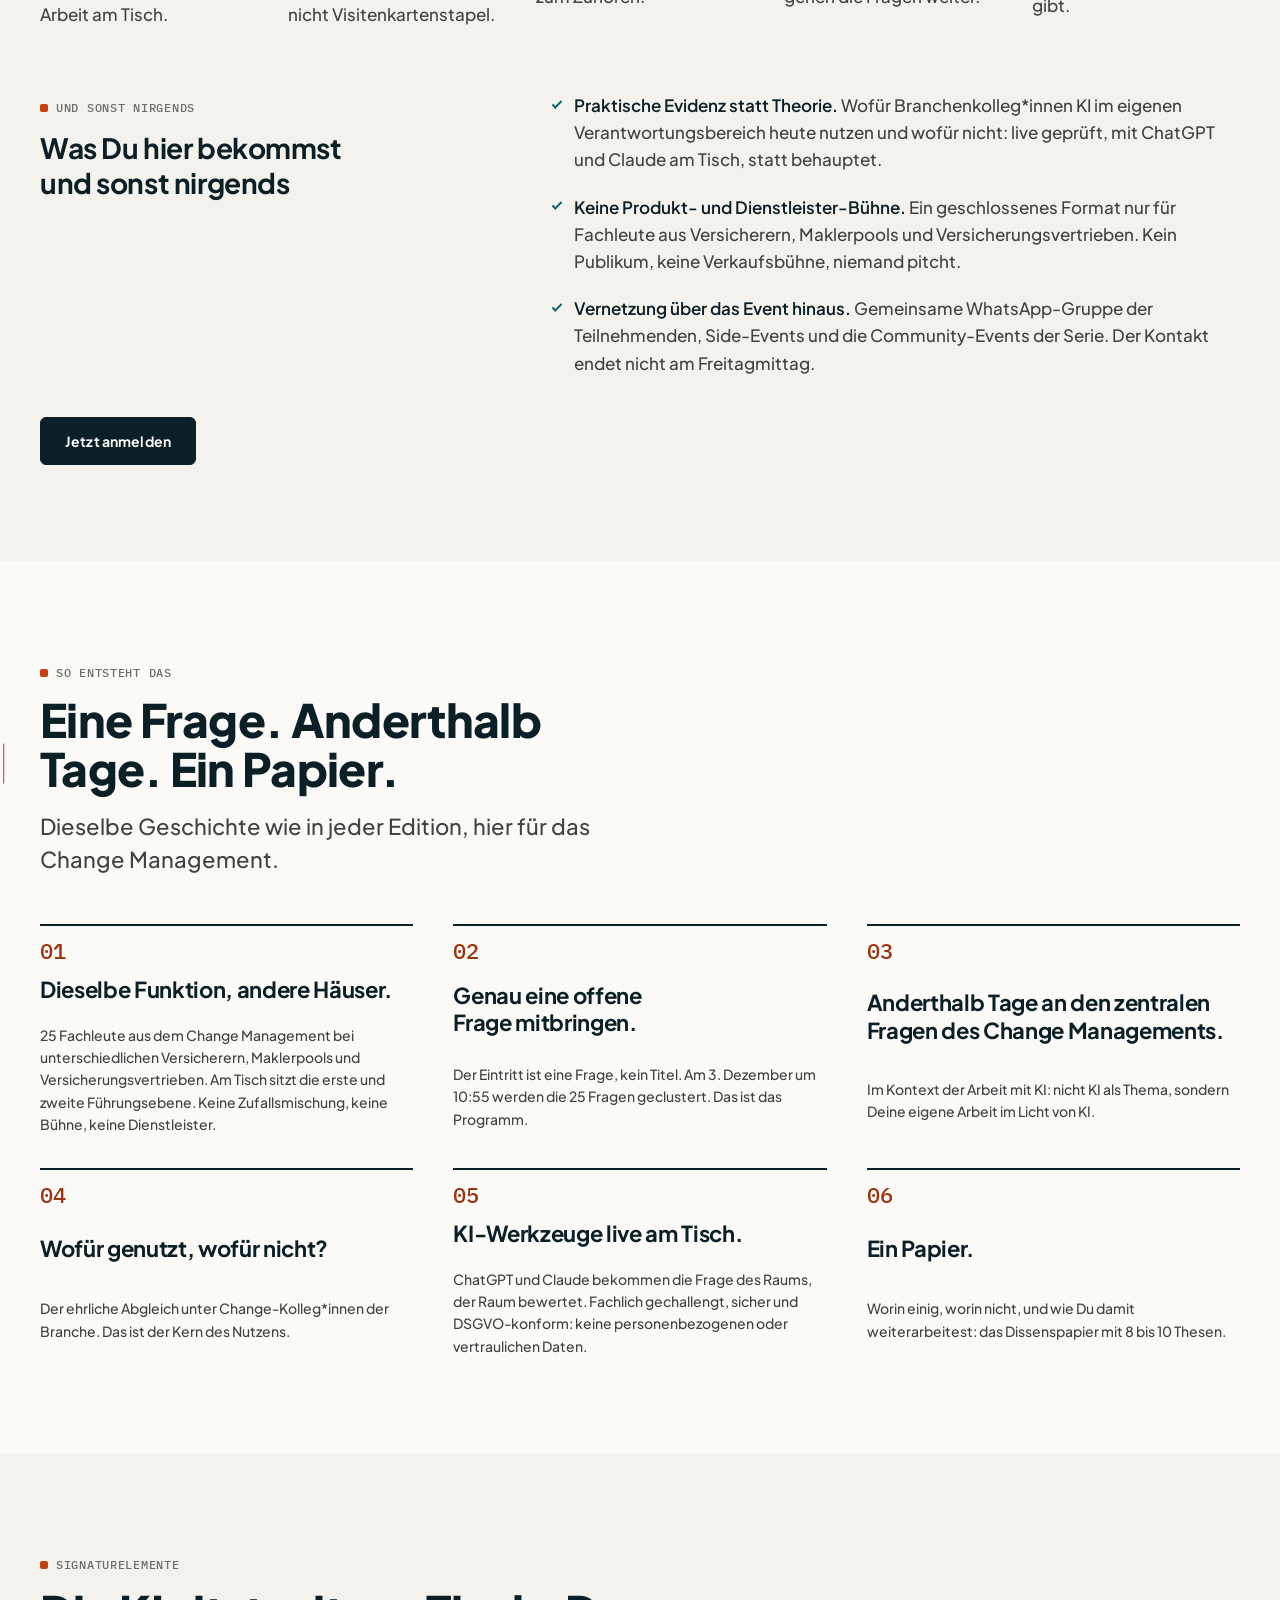
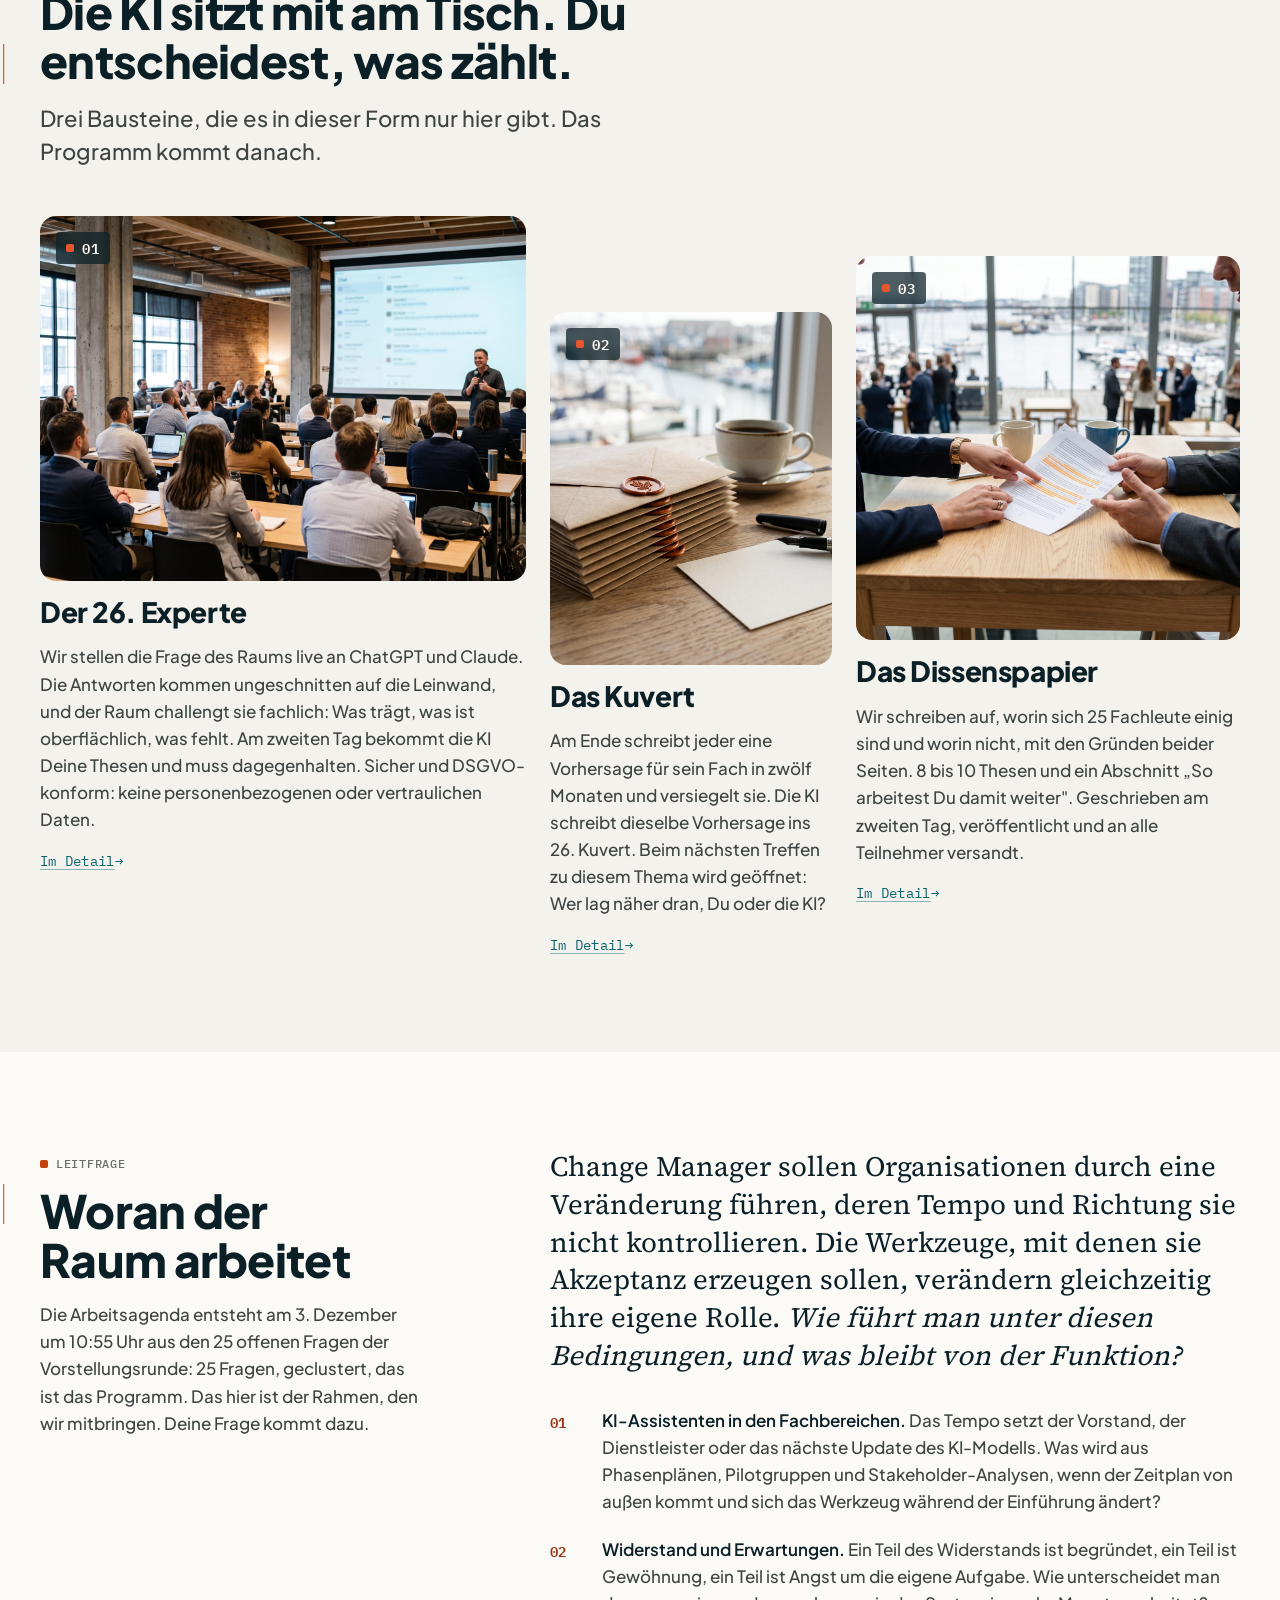
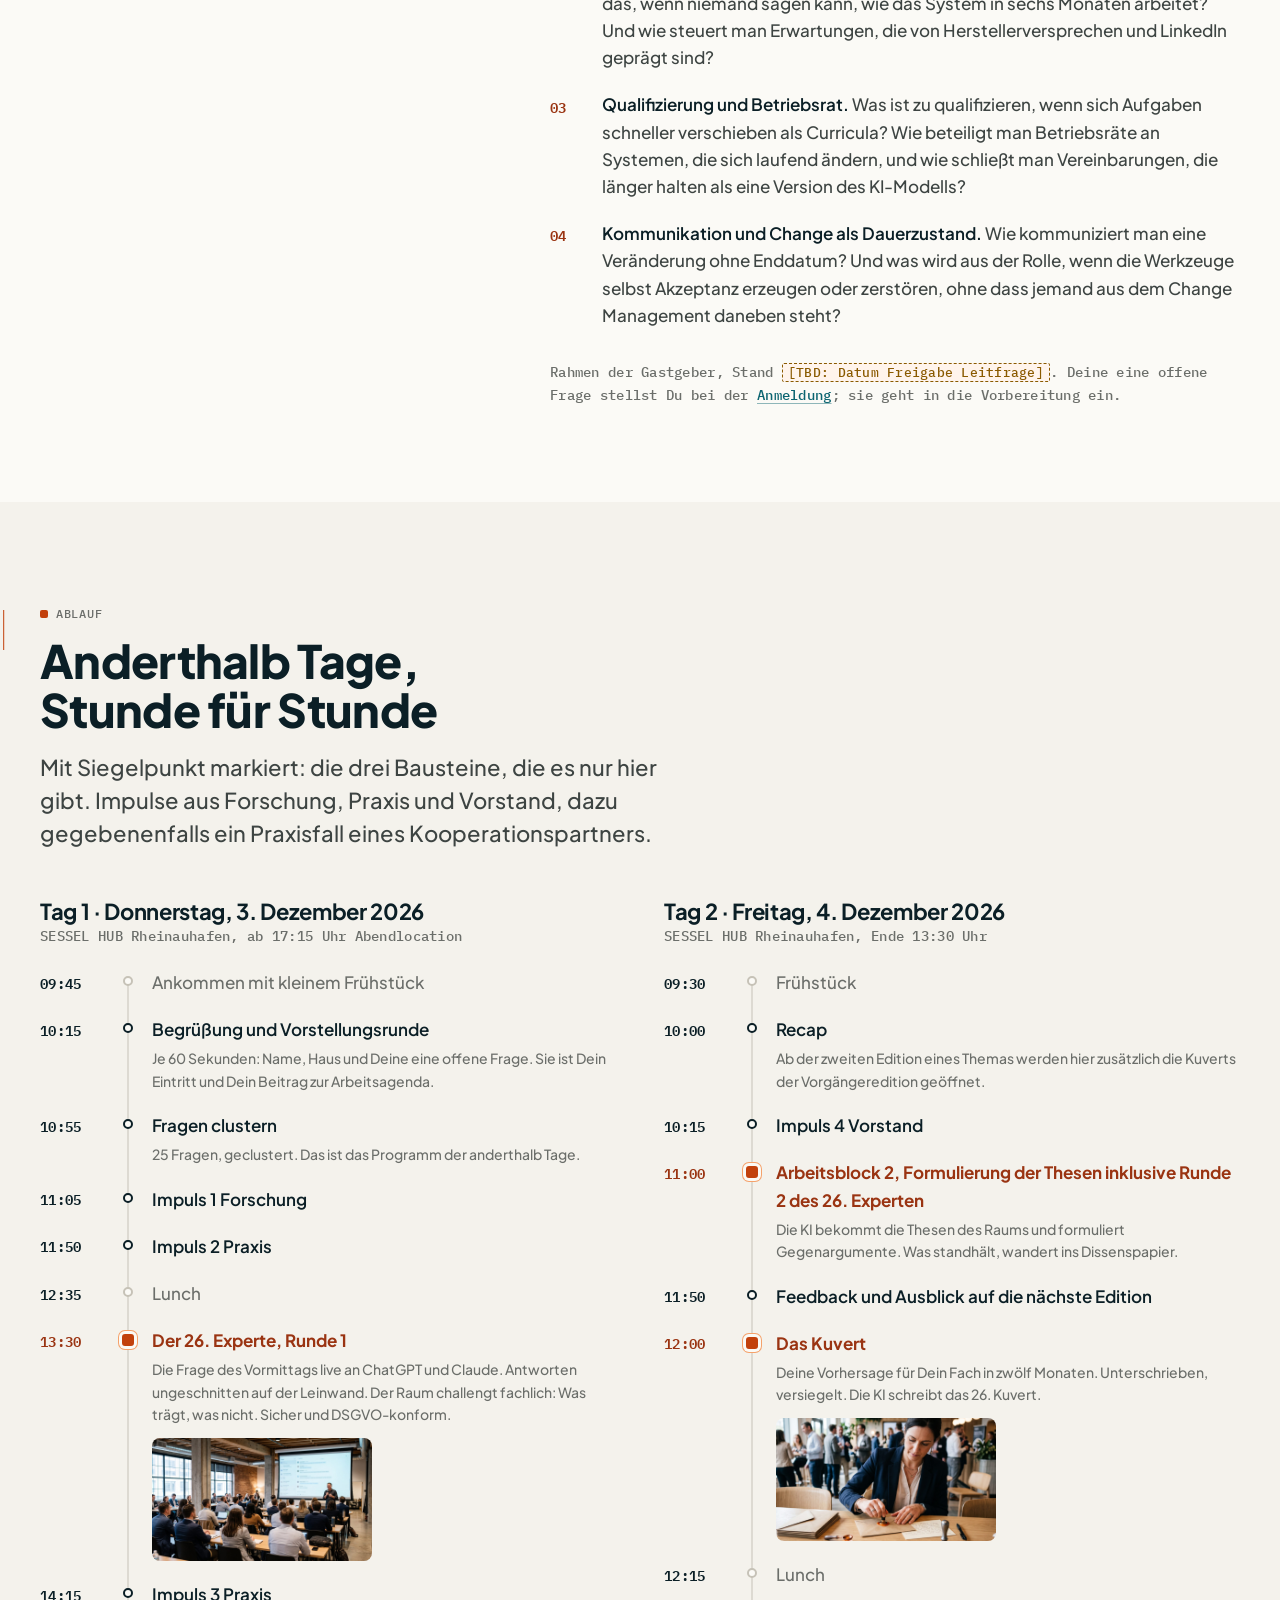
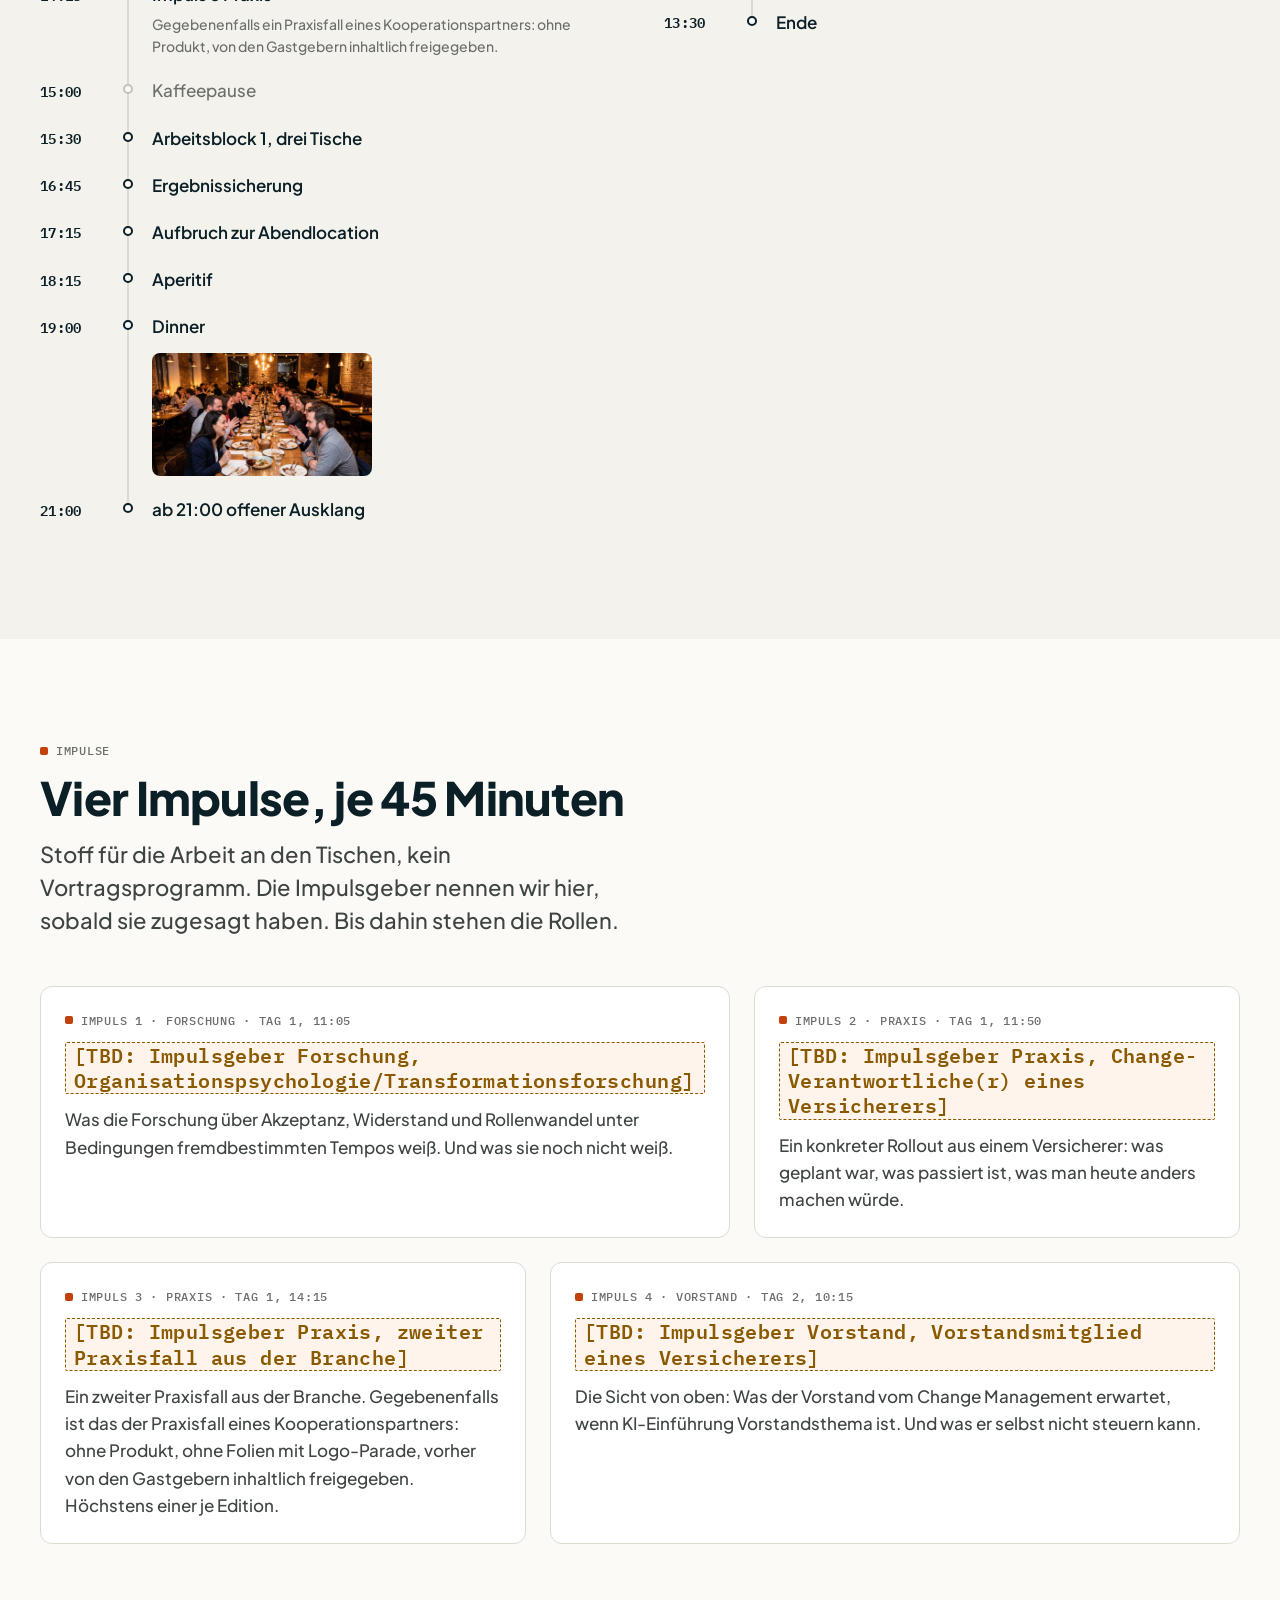
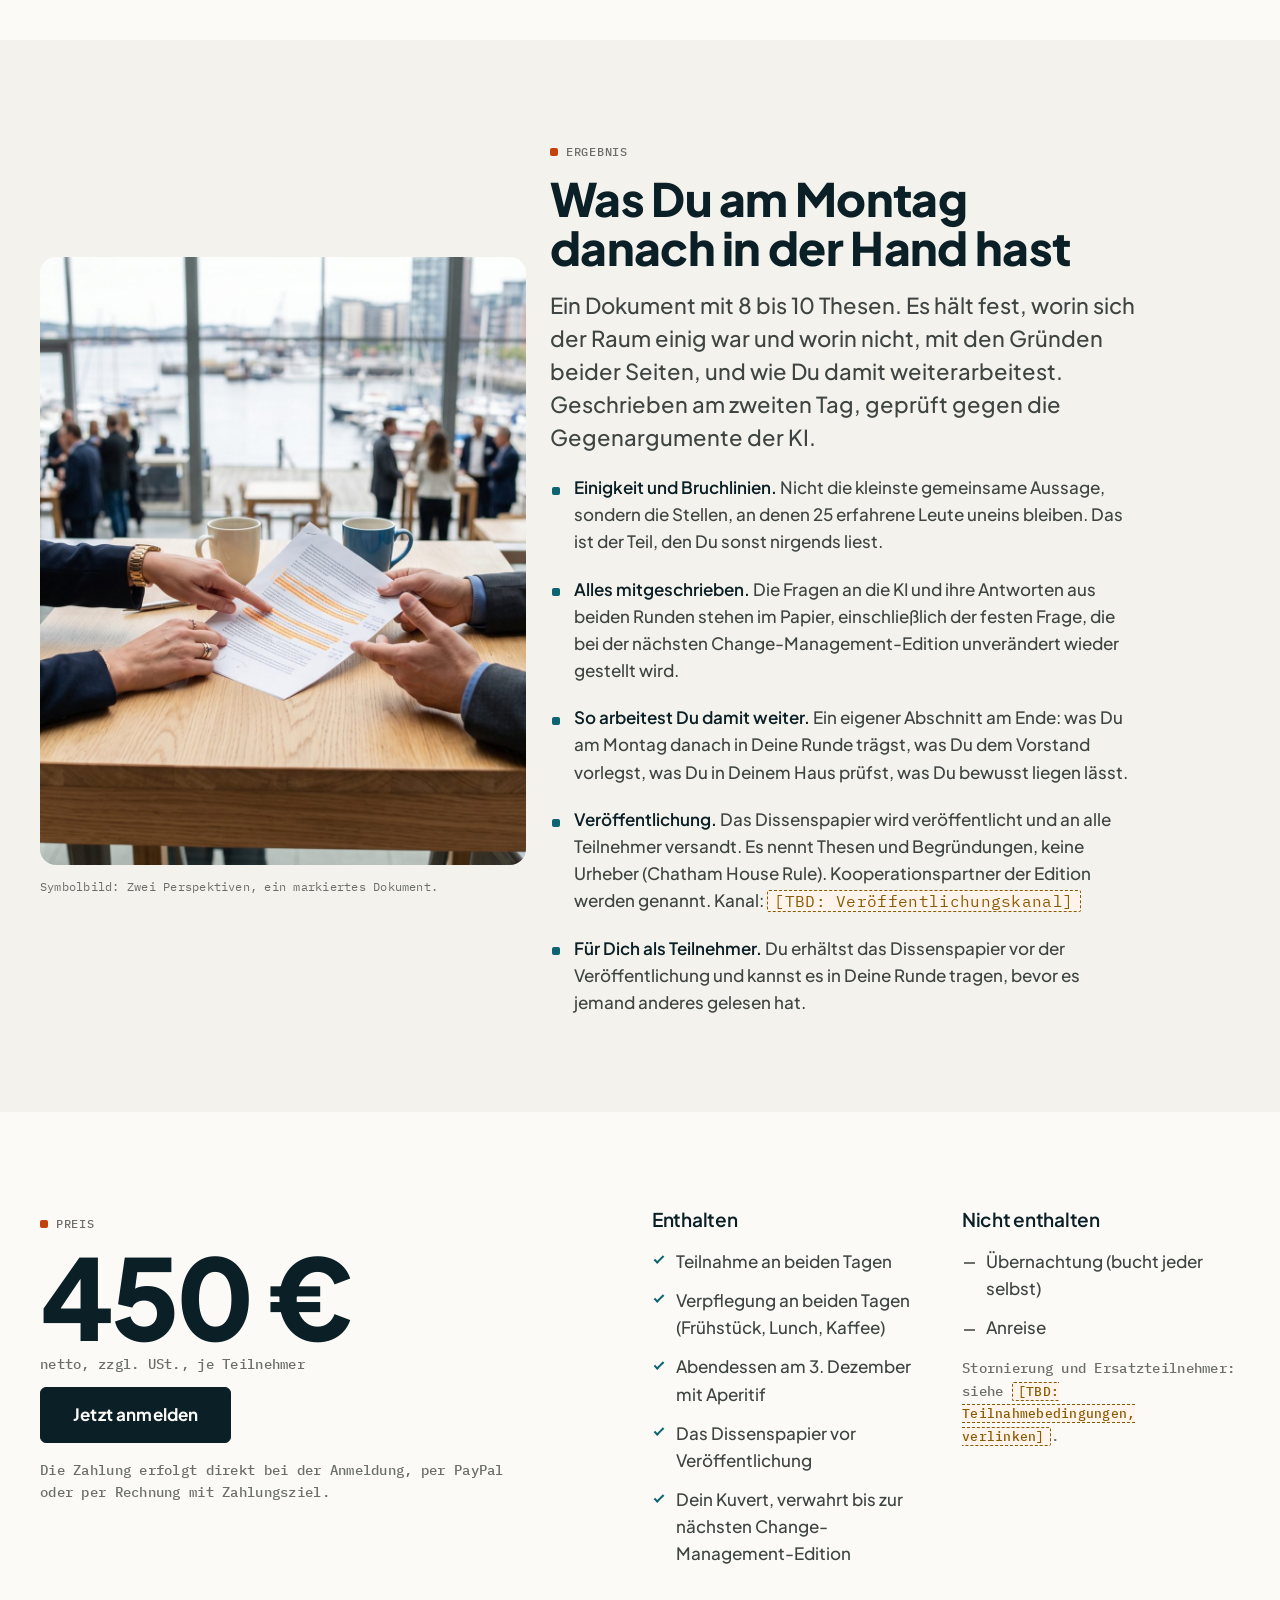
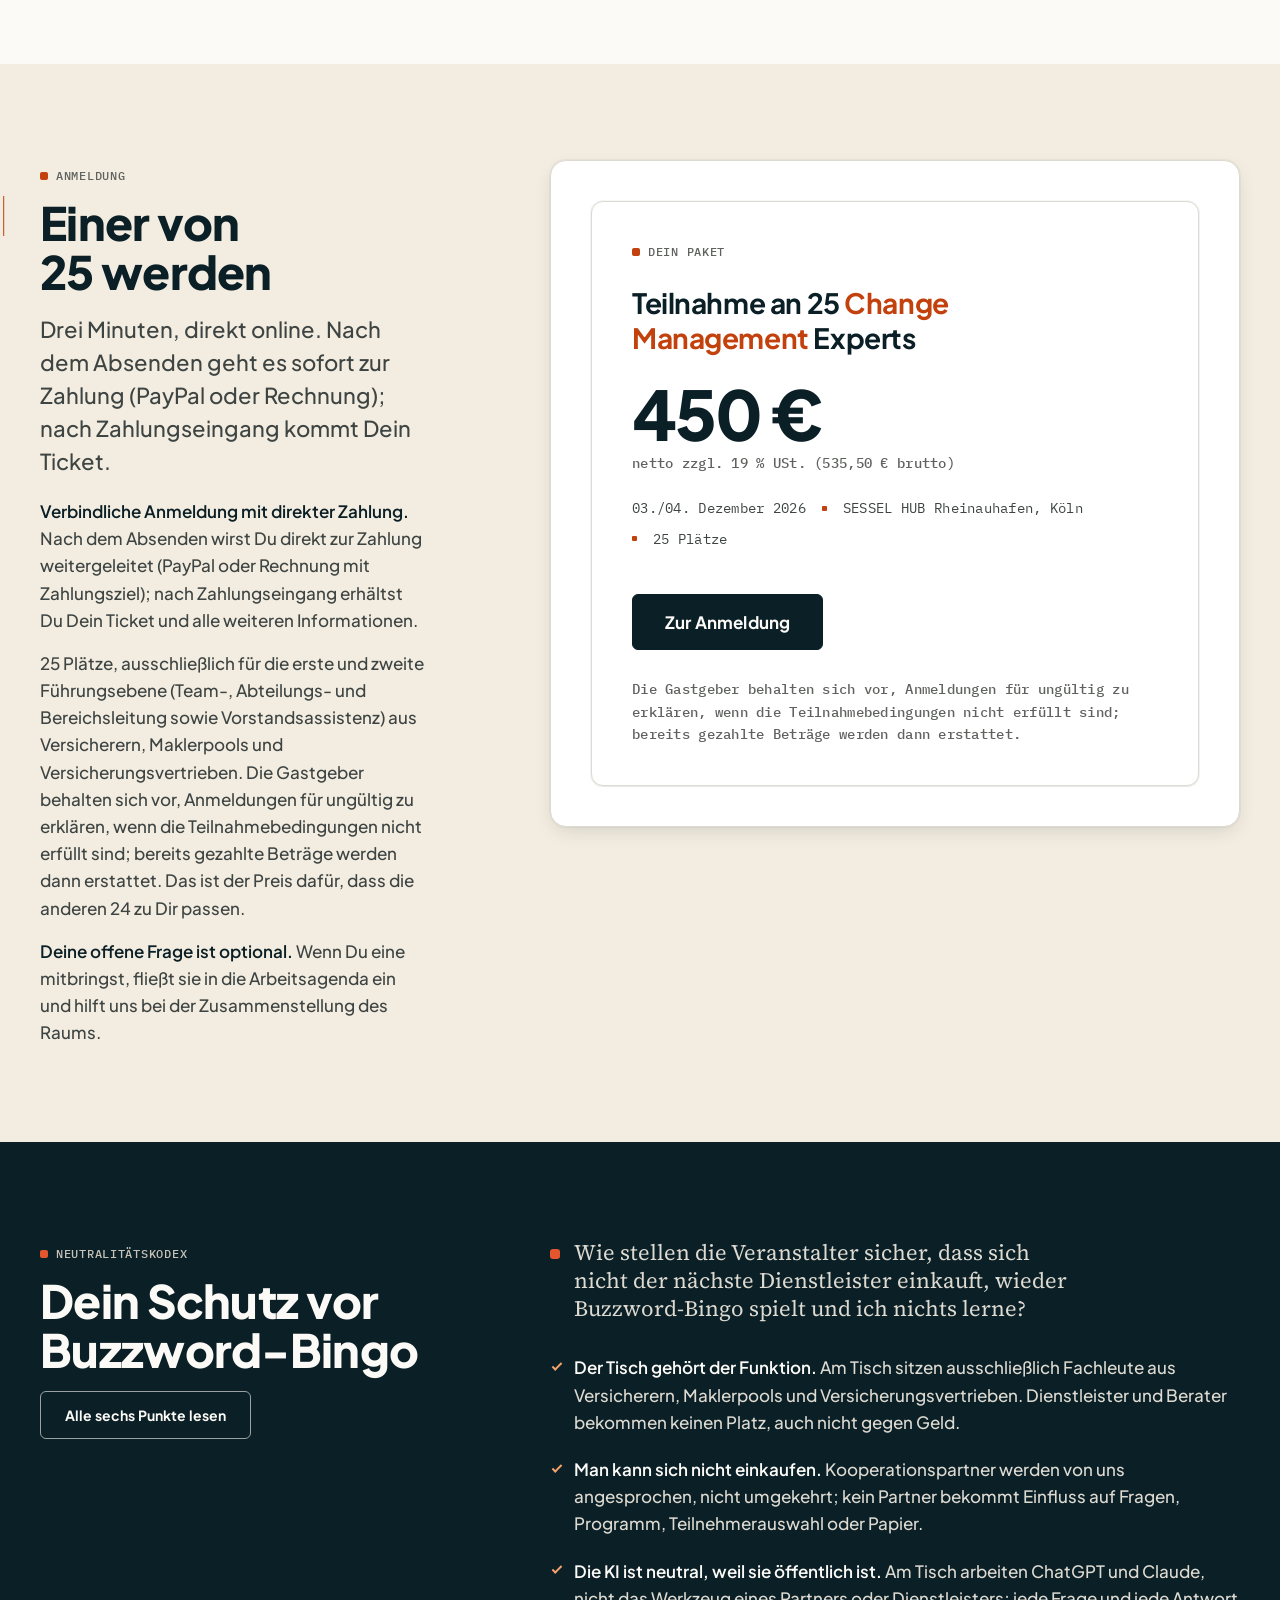
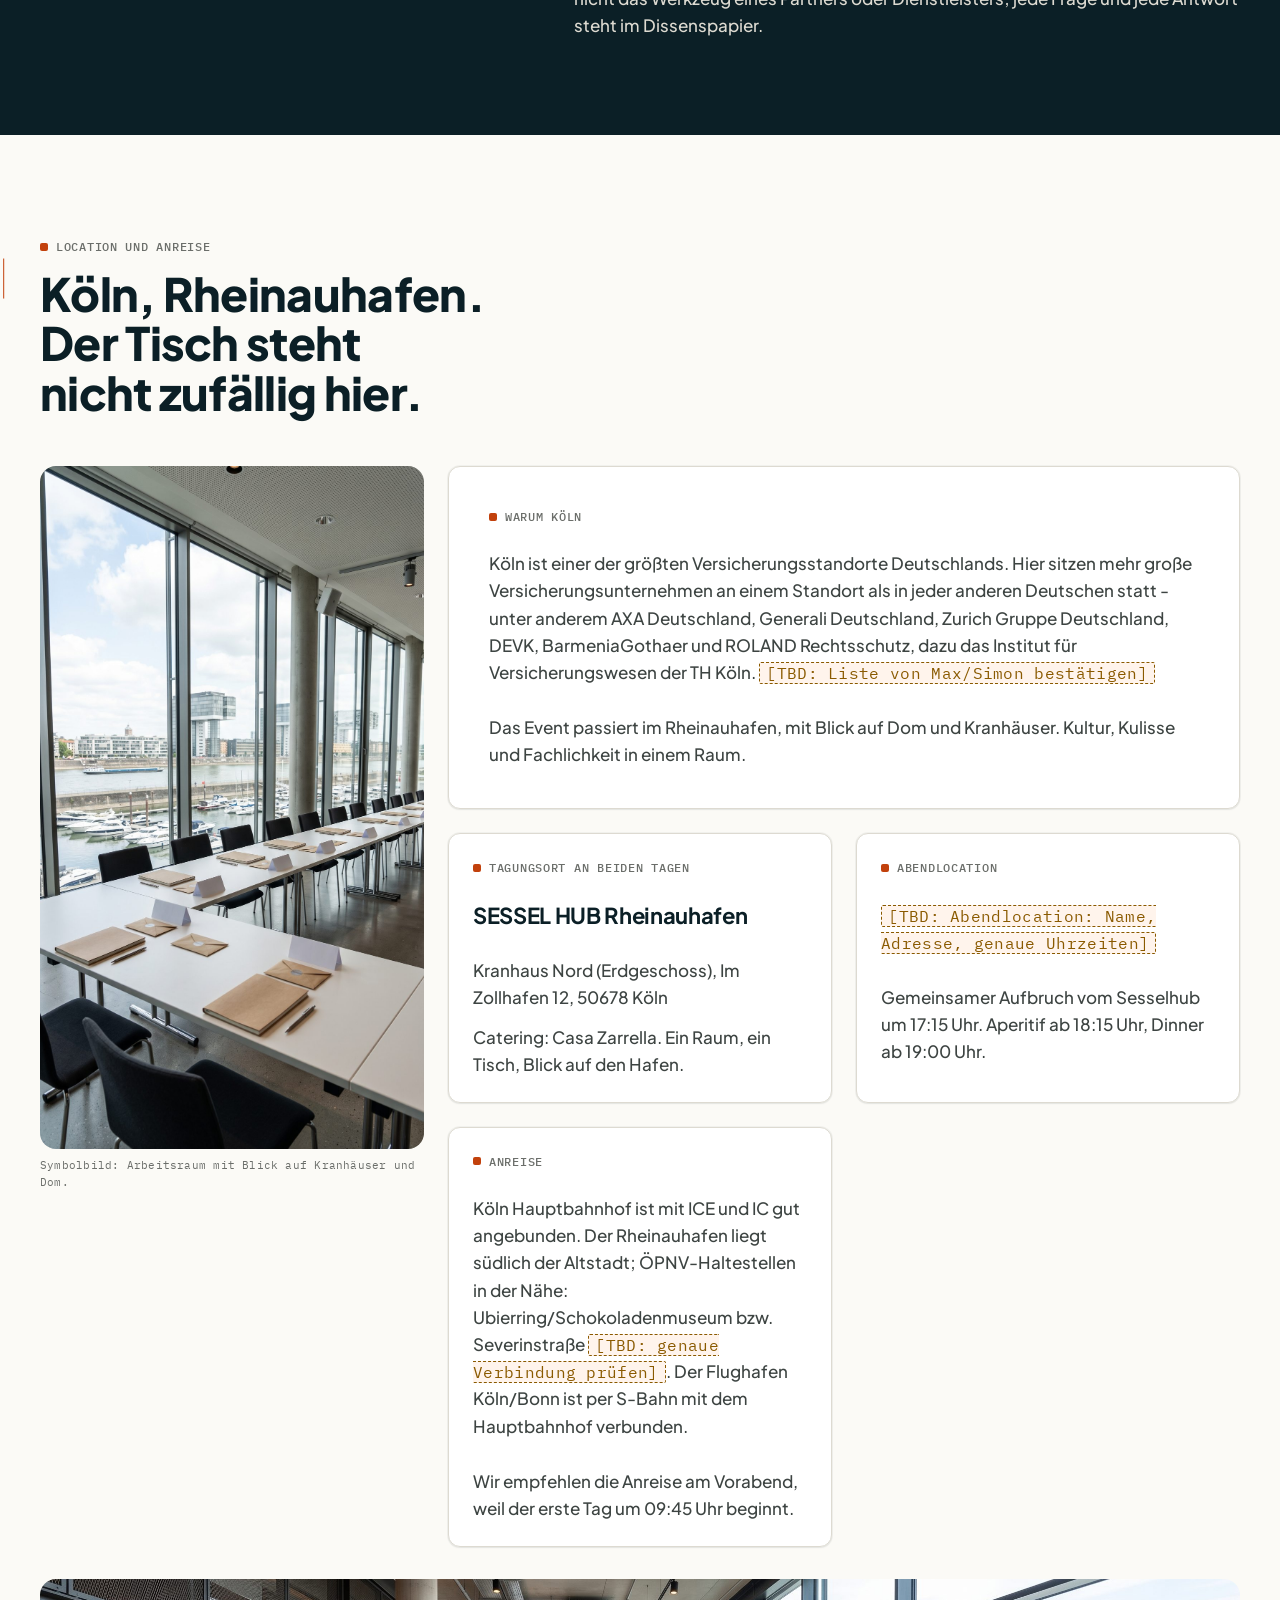
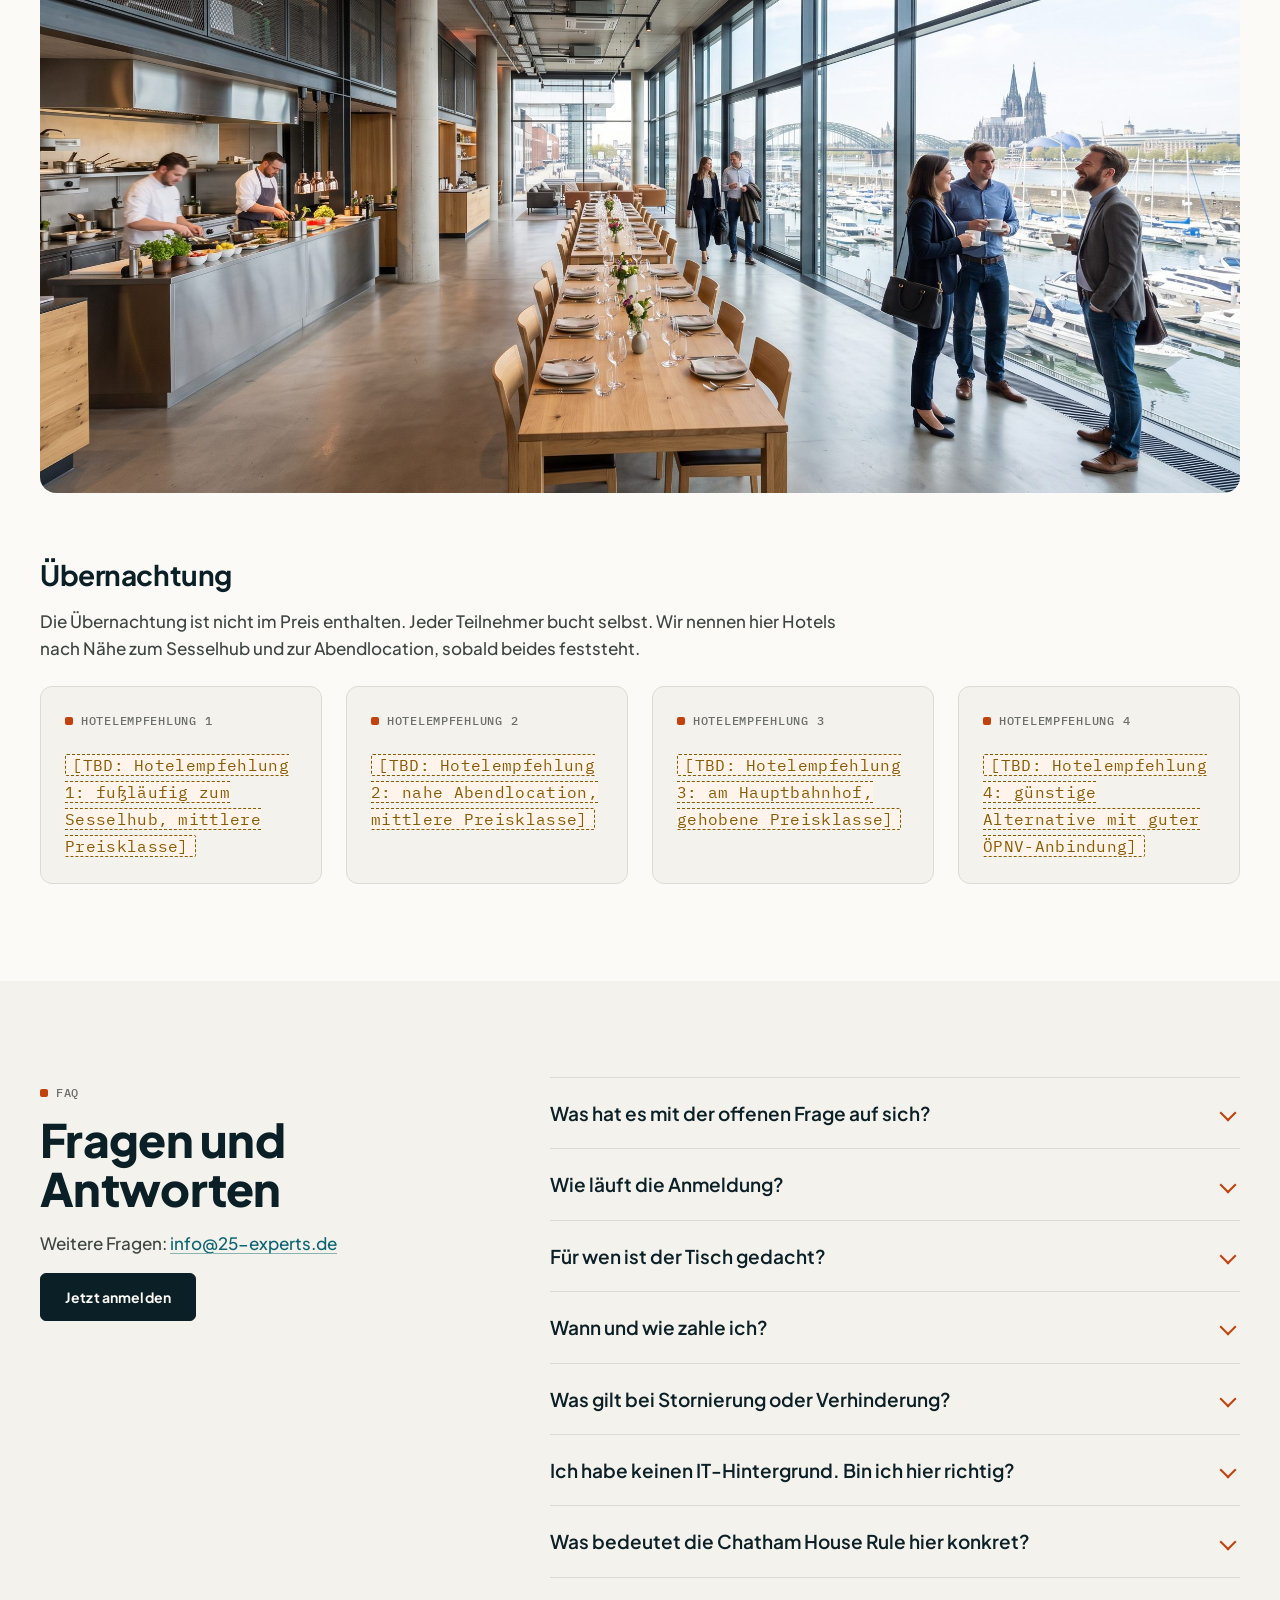
==== commit 41304a4c: "Website aus 25-experts-kit gebaut (2e9e449)" ====
--- a/editionen/change-management/index.html
+++ b/editionen/change-management/index.html
@@ -19,9 +19,9 @@
   <link rel="preload" href="../../assets/fonts/PlusJakartaSans-ExtraBold.woff2" as="font" type="font/woff2" crossorigin>
   <link rel="preload" href="../../assets/fonts/PlusJakartaSans-Medium.woff2" as="font" type="font/woff2" crossorigin>
   <link rel="preload" href="../../assets/fonts/IBMPlexMono-Medium.woff2" as="font" type="font/woff2" crossorigin>
-  <link rel="stylesheet" href="../../assets/css/tokens.css">
-  <link rel="stylesheet" href="../../assets/css/components.css">
-  <link rel="stylesheet" href="../../assets/css/site.css">
+  <link rel="stylesheet" href="../../assets/css/tokens.css?v=fbc4d914">
+  <link rel="stylesheet" href="../../assets/css/components.css?v=6a6f30cd">
+  <link rel="stylesheet" href="../../assets/css/site.css?v=ce04537b">
   <script>document.documentElement.classList.add('js');</script>
   <script type="application/ld+json">
   {
@@ -73,7 +73,7 @@
           <li><a href="../../ueber-uns.html">Über uns</a></li>
           <li><a href="../../kontakt.html">Kontakt</a></li>
         </ul>
-        <a class="x-btn x-btn--primary x-btn--sm" href="#anmeldung">Jetzt anmelden</a>
+        <a class="x-btn x-btn--primary x-btn--sm" href="anmeldung.html">Jetzt anmelden</a>
       </nav>
     </div>
   </header>
@@ -94,7 +94,7 @@
           </div>
           <p class="x-lead x-hero__lead x-hero__lead--kern" data-reveal style="--x-reveal-delay:300ms">25 CHANGE MANAGEMENT EXPERTS: 25 Fachleute aus dem Change Management bei unterschiedlichen Versicherern, Maklerpools und Versicherungsvertrieben, jede und jeder mit genau einer offenen Frage. Anderthalb Tage an den zentralen Fragen des Change Managements im Kontext der Arbeit mit KI: Wofür nutzen Branchenkolleg*innen sie heute, wofür nicht? Gängige KI-Werkzeuge live am Tisch, fachlich gechallengt. Am Ende das Dissenspapier: worin einig, worin nicht, und wie Du damit weiterarbeitest. Am Tisch sitzt die erste und zweite Führungsebene (Team-, Abteilungs- und Bereichsleitung sowie Vorstandsassistenz) aus Versicherern, Maklerpools und Versicherungsvertrieben.</p>
           <div class="x-hero__actions" data-reveal style="--x-reveal-delay:360ms">
-            <a class="x-btn x-btn--on-dark x-btn--lg" href="#anmeldung">Jetzt anmelden</a>
+            <a class="x-btn x-btn--on-dark x-btn--lg" href="anmeldung.html">Jetzt anmelden</a>
             <a class="x-btn x-btn--on-dark-outline x-btn--lg" href="#ablauf">So läuft es ab</a>
           </div>
         </div>
@@ -119,7 +119,7 @@
               <li>Der Vorstand erwartet von Dir eine Vorlage zur Akzeptanz von Systemen, von denen niemand sagen kann, wie sie in sechs Monaten arbeiten. Der Betriebsrat fragt Dich genau das. Dein Team schaut auf Dich.</li>
               <li>Du leitest Change, Transformation, Organisationsentwicklung, HR oder interne Kommunikation bei einem Versicherer, Maklerpool oder Versicherungsvertrieb: in der ersten oder zweiten Führungsebene, von der Teamleitung bis zum Vorstandsstab.</li>
             </ul>
-            <p class="x-lead x-mt-8"><strong>Dann gehörst Du an diesen Tisch. Bring diese eine Frage mit.</strong> Der Tisch ist für die Fachbereiche von Versicherern, Maklerpools und Versicherungsvertrieben gedacht, nicht für die KI-Abteilung, nicht für Dein Team und nicht für Dienstleister. 25 EXPERTS verbindet die nächste Generation von Führungskräften der Versicherungsbranche: ein Format, das nur für sie gemacht ist. <a class="x-link x-link--arrow" href="#anmeldung">Jetzt anmelden</a></p>
+            <p class="x-lead x-mt-8"><strong>Dann gehörst Du an diesen Tisch. Bring diese eine Frage mit.</strong> Der Tisch ist für die Fachbereiche von Versicherern, Maklerpools und Versicherungsvertrieben gedacht, nicht für die KI-Abteilung, nicht für Dein Team und nicht für Dienstleister. 25 EXPERTS verbindet die nächste Generation von Führungskräften der Versicherungsbranche: ein Format, das nur für sie gemacht ist. <a class="x-link x-link--arrow" href="anmeldung.html">Jetzt anmelden</a></p>
           </div>
           <div class="x-forwhom__no x-forwhom__frage">
             <p class="x-kicker">Der rote Faden</p>
@@ -133,7 +133,7 @@
               <li>„Was bleibt von meiner Rolle und der meines Teams, wenn die Werkzeuge selbst Akzeptanz erzeugen?"</li>
             </ul>
             <p class="x-meta x-mt-4">Beispiele der Gastgeber. Deine Frage kann anders klingen. Zwei bis fünf Sätze reichen.</p>
-            <p class="x-mt-4"><a class="x-link x-link--arrow" href="#anmeldung">Frage stellen und anmelden</a></p>
+            <p class="x-mt-4"><a class="x-link x-link--arrow" href="anmeldung.html">Frage stellen und anmelden</a></p>
           </div>
         </div>
       </div>
@@ -168,7 +168,7 @@
             </ul>
           </div>
         </div>
-        <p class="x-mt-10" data-reveal><a class="x-btn x-btn--primary" href="#anmeldung">Jetzt anmelden</a></p>
+        <p class="x-mt-10" data-reveal><a class="x-btn x-btn--primary" href="anmeldung.html">Jetzt anmelden</a></p>
       </div>
     </section>
 
@@ -238,7 +238,7 @@
             <li><div><strong>Qualifizierung und Betriebsrat.</strong> Was ist zu qualifizieren, wenn sich Aufgaben schneller verschieben als Curricula? Wie beteiligt man Betriebsräte an Systemen, die sich laufend ändern, und wie schließt man Vereinbarungen, die länger halten als eine Version des KI-Modells?</div></li>
             <li><div><strong>Kommunikation und Change als Dauerzustand.</strong> Wie kommuniziert man eine Veränderung ohne Enddatum? Und was wird aus der Rolle, wenn die Werkzeuge selbst Akzeptanz erzeugen oder zerstören, ohne dass jemand aus dem Change Management daneben steht?</div></li>
           </ol>
-          <p class="x-meta x-mt-8">Rahmen der Gastgeber, Stand <span class="x-tbd">[TBD: Datum Freigabe Leitfrage]</span>. Deine eine offene Frage stellst Du bei der <a class="x-link" href="#anmeldung">Anmeldung</a>; sie geht in die Vorbereitung ein.</p>
+          <p class="x-meta x-mt-8">Rahmen der Gastgeber, Stand <span class="x-tbd">[TBD: Datum Freigabe Leitfrage]</span>. Deine eine offene Frage stellst Du bei der <a class="x-link" href="anmeldung.html">Anmeldung</a>; sie geht in die Vorbereitung ein.</p>
         </div>
       </div>
     </section>
@@ -347,7 +347,7 @@
           <p class="x-kicker">Preis</p>
           <h2 id="preis-h" class="x-visually-hidden">Preis und Leistungen</h2>
           <p class="x-price__amount">450 €<small>netto, zzgl. USt., je Teilnehmer</small></p>
-          <p><a class="x-btn x-btn--primary x-btn--lg" href="#anmeldung">Jetzt anmelden</a></p>
+          <p><a class="x-btn x-btn--primary x-btn--lg" href="anmeldung.html">Jetzt anmelden</a></p>
           <p class="x-meta x-mt-4">Die Zahlung erfolgt direkt bei der Anmeldung, per PayPal oder per Rechnung mit Zahlungsziel.</p>
         </div>
         <div class="x-price__lists" data-reveal-group>
@@ -385,79 +385,14 @@
           <p><strong>Deine offene Frage ist optional.</strong> Wenn Du eine mitbringst, fließt sie in die Arbeitsagenda ein und hilft uns bei der Zusammenstellung des Raums.</p>
         </div>
         <div class="x-anmeldung__form" data-reveal>
-          <form class="x-form" method="post" action="/anmeldung/send.php" data-endpoint="/anmeldung/send.php" data-thanks="danke.html" data-edition="25 CHANGE MANAGEMENT EXPERTS · 03./04.12.2026 · Köln" novalidate aria-describedby="form-hinweis">
-            <div class="x-form__grid">
-              <div class="x-field x-field--full x-field--frage">
-                <label for="f-question">Deine offene Frage (optional)</label>
-                <textarea id="f-question" name="question" rows="6" aria-describedby="f-question-hint"></textarea>
-                <span class="x-hint" id="f-question-hint">Optional: die Frage, an der Du in Köln arbeiten möchtest; zwei bis fünf Sätze reichen. Sie geht in die Arbeitsagenda ein.</span>
-              </div>
-              <div class="x-field">
-                <label for="f-name">Name <span class="x-req" aria-hidden="true">*</span></label>
-                <input type="text" id="f-name" name="name" autocomplete="name" required aria-required="true">
-                <span class="x-error" role="alert">Bitte gib Deinen Namen an.</span>
-              </div>
-              <div class="x-field">
-                <label for="f-company">Unternehmen <span class="x-req" aria-hidden="true">*</span></label>
-                <input type="text" id="f-company" name="company" autocomplete="organization" required aria-required="true">
-                <span class="x-error" role="alert">Bitte gib Dein Unternehmen an.</span>
-              </div>
-              <div class="x-field">
-                <label for="f-role">Rolle <span class="x-req" aria-hidden="true">*</span></label>
-                <input type="text" id="f-role" name="role" autocomplete="organization-title" required aria-required="true" aria-describedby="f-role-hint">
-                <span class="x-hint" id="f-role-hint">Zum Beispiel: Leitung Change Management, Leitung Transformation, Referentin des Vorstands.</span>
-                <span class="x-error" role="alert">Bitte gib Deine Rolle an.</span>
-              </div>
-              <div class="x-field">
-                <label for="f-level">Ebene <span class="x-req" aria-hidden="true">*</span></label>
-                <select class="x-select" id="f-level" name="level" required aria-required="true" aria-describedby="f-level-hint">
-                  <option value="">Bitte wählen</option>
-                  <option value="teamleitung">Teamleitung</option>
-                  <option value="abteilungsleitung">Abteilungsleitung</option>
-                  <option value="bereichsleitung">Bereichsleitung</option>
-                  <option value="vorstandsstab">Vorstandsstab</option>
-                  <option value="sonstiges">Sonstiges</option>
-                </select>
-                <span class="x-hint" id="f-level-hint">Erste und zweite Führungsebene. Bei „Sonstiges" beschreibe Deine Verantwortung bitte unter Rolle.</span>
-                <span class="x-error" role="alert">Bitte wähle Deine Ebene.</span>
-              </div>
-              <div class="x-field">
-                <label for="f-email">Geschäftliche E-Mail-Adresse <span class="x-req" aria-hidden="true">*</span></label>
-                <input type="email" id="f-email" name="email" autocomplete="email" required aria-required="true" inputmode="email" aria-describedby="f-email-hint">
-                <span class="x-hint" id="f-email-hint">Bitte Deine Unternehmensadresse. Dorthin gehen Bestätigung, Rechnung und Ticket.</span>
-                <span class="x-error" role="alert">Bitte gib eine gültige E-Mail-Adresse an.</span>
-              </div>
-              <div class="x-field x-field--full">
-                <label for="f-linkedin">LinkedIn-Profil</label>
-                <input type="url" id="f-linkedin" name="linkedin" autocomplete="url" inputmode="url" placeholder="https://www.linkedin.com/in/…" aria-describedby="f-linkedin-hint">
-                <span class="x-hint" id="f-linkedin-hint">Freiwillig. Hilft uns bei der fachlichen Zuordnung.</span>
-                <span class="x-error" role="alert">Bitte gib eine vollständige Adresse mit https:// an.</span>
-              </div>
-              <fieldset class="x-field x-field--full x-fieldset">
-                <legend>Unternehmenstyp <span class="x-req" aria-hidden="true">*</span></legend>
-                <div class="x-choices x-choices--row">
-                  <label class="x-choice" for="f-cat-v"><input type="radio" id="f-cat-v" name="category" value="versicherer" required aria-required="true"><span><span class="x-choice__label">Versicherer</span><span class="x-choice__hint">auch Rückversicherer, Konzernfunktion</span></span></label>
-                  <label class="x-choice" for="f-cat-m"><input type="radio" id="f-cat-m" name="category" value="maklerpool"><span><span class="x-choice__label">Maklerpool</span><span class="x-choice__hint">Pool, Verbund, Servicegesellschaft</span></span></label>
-                  <label class="x-choice" for="f-cat-t"><input type="radio" id="f-cat-t" name="category" value="vertrieb"><span><span class="x-choice__label">Versicherungsvertrieb</span><span class="x-choice__hint">Vertriebsgesellschaft, Ausschließlichkeit, Makler</span></span></label>
-                </div>
-                <span class="x-hint">Der Tisch ist für Fachleute aus diesen drei Unternehmenstypen gedacht. Dienstleister und Berater bekommen keinen Platz.</span>
-                <span class="x-error" role="alert">Bitte wähle Deinen Unternehmenstyp.</span>
-              </fieldset>
-              <div class="x-field x-field--full">
-                <label class="x-choice x-choice--bare" for="f-privacy"><input type="checkbox" id="f-privacy" name="privacy" value="ja" required aria-required="true"> <span>Ich habe die <a class="x-link" href="../../datenschutz.html">Datenschutzerklärung</a> gelesen. Meine Angaben werden zur Abwicklung der Anmeldung, zur Zahlung und zur Durchführung der Edition verarbeitet (Art. 6 Abs. 1 lit. b DSGVO). <span class="x-req" aria-hidden="true">*</span></span></label>
-                <span class="x-error" role="alert">Bitte bestätige den Hinweis zum Datenschutz.</span>
-              </div>
-              <div class="x-hp" aria-hidden="true">
-                <label for="f-website">Website (bitte leer lassen)</label>
-                <input type="text" id="f-website" name="website" tabindex="-1" autocomplete="off">
-              </div>
-              <p class="x-form__status" tabindex="-1" hidden></p>
-              <div class="x-form__foot">
-                <button class="x-btn x-btn--primary x-btn--lg" type="submit">Anmeldung absenden</button>
-                <span class="x-form__note" id="form-hinweis">Verbindliche Anmeldung; die Zahlung folgt direkt im Anschluss. Pflichtfelder mit *.</span>
-              </div>
-            </div>
-          </form>
+          <div class="x-card x-card--lg x-anmeldung__cta">
+            <p class="x-kicker">Dein Paket</p>
+            <h3 class="x-h3">Teilnahme an 25 <span class="x-fn">Change Management</span> Experts</h3>
+            <p class="x-price__amount">450 €<small>netto zzgl. 19 % USt. (535,50 € brutto)</small></p>
+            <ul class="x-facts"><li>03./04. Dezember 2026</li><li>SESSEL HUB Rheinauhafen, Köln</li><li>25 Plätze</li></ul>
+            <div class="x-actions x-mt-8"><a class="x-btn x-btn--primary x-btn--lg" href="anmeldung.html">Zur Anmeldung</a></div>
+            <p class="x-meta x-mt-4">Die Gastgeber behalten sich vor, Anmeldungen für ungültig zu erklären, wenn die Teilnahmebedingungen nicht erfüllt sind; bereits gezahlte Beträge werden dann erstattet.</p>
+          </div>
         </div>
       </div>
     </section>
@@ -534,7 +469,7 @@
           <p class="x-kicker">FAQ</p>
           <h2 id="faq-h" class="x-h2">Fragen und Antworten</h2>
           <p>Weitere Fragen: <a class="x-link" href="mailto:info@25-experts.de?subject=25%20CHANGE%20MANAGEMENT%20EXPERTS">info@25-experts.de</a></p>
-          <p><a class="x-btn x-btn--primary" href="#anmeldung">Jetzt anmelden</a></p>
+          <p><a class="x-btn x-btn--primary" href="anmeldung.html">Jetzt anmelden</a></p>
         </div>
         <div class="x-split__body x-accordion" data-reveal>
           <details>
@@ -597,7 +532,7 @@
           <p class="x-lead">Melde Dich direkt online an und zahle per PayPal oder Rechnung; nach Zahlungseingang kommt Dein Ticket.</p>
         </div>
         <div class="x-actions" data-reveal>
-          <a class="x-btn x-btn--on-dark x-btn--lg" href="#anmeldung">Jetzt anmelden</a>
+          <a class="x-btn x-btn--on-dark x-btn--lg" href="anmeldung.html">Jetzt anmelden</a>
           <a class="x-btn x-btn--on-dark-outline x-btn--lg" href="../../neutralitaetskodex.html">Neutralitätskodex</a>
         </div>
       </div>
@@ -650,6 +585,6 @@
       </div>
     </div>
   </footer>
-  <script src="../../assets/js/site.js" defer></script>
+  <script src="../../assets/js/site.js?v=5c6e201e" defer></script>
 </body>
 </html>
--- a/assets/css/site.css
+++ b/assets/css/site.css
@@ -92,6 +92,39 @@
 .x-person__body .x-meta { display: block; margin-bottom: var(--x-sp-4); }
 @media (max-width: 1023px) { .x-person:first-child, .x-person--offset { grid-column: 1 / -1; margin-top: 0; } }
 @media (max-width: 480px) { .x-person { grid-template-columns: 1fr; } }
+.x-person--foto { grid-template-columns: 1fr; }
+.x-person__foto { border-radius: var(--x-radius-card); overflow: hidden; max-width: 34rem; }
+.x-person__foto img { display: block; width: 100%; height: auto; aspect-ratio: 4 / 5; object-fit: cover; }
+.x-hosts-duo { display: grid; grid-template-columns: 1fr 1fr; gap: var(--x-gutter); align-items: start; }
+.x-hosts-duo figure:last-child { margin-top: var(--x-sp-12); }
+@media (max-width: 480px) { .x-hosts-duo { grid-template-columns: 1fr; } .x-hosts-duo figure:last-child { margin-top: 0; } }
+
+/* Anmeldeseite: Wizard in vier Schritten + Paket-Karte */
+.x-anmeldeseite { display: grid; grid-template-columns: minmax(0, 7fr) minmax(0, 4fr); gap: var(--x-gutter); align-items: start; }
+@media (max-width: 1023px) { .x-anmeldeseite { grid-template-columns: 1fr; } }
+.x-wizard__tabs { list-style: none; margin: 0 0 var(--x-sp-8); padding: 0 0 var(--x-sp-4); display: flex; flex-wrap: wrap; gap: var(--x-sp-4) var(--x-sp-6); border-bottom: 1px solid var(--x-border-strong); }
+.x-wizard__tab button { display: inline-flex; align-items: center; gap: var(--x-sp-2); background: none; border: 0; padding: 0 0 4px; cursor: pointer; font-family: var(--x-font-mono); font-size: var(--x-fs-meta); letter-spacing: var(--x-track-mono); text-transform: uppercase; color: var(--x-text-muted); border-bottom: 2px solid transparent; text-align: left; }
+.x-wizard__num { display: grid; place-items: center; width: 2.2rem; height: 2.2rem; border: 1px solid currentColor; border-radius: 2px; font-weight: 700; flex: none; }
+.x-wizard__tab.is-active button { color: var(--x-text); border-bottom-color: var(--x-signal-500); }
+.x-wizard__tab.is-active .x-wizard__num, .x-wizard__tab.is-done .x-wizard__num { background: var(--x-signal-500); border-color: var(--x-signal-500); color: var(--x-paper-50); }
+.x-wizard__tab.is-done button { color: var(--x-text-body); }
+html.js .x-wizard__step { display: none; }
+html.js .x-wizard__step.is-active { display: block; }
+html:not(.js) .x-wizard__jsonly { display: none; }
+html:not(.js) .x-wizard__step { margin-bottom: var(--x-sp-10); }
+.x-wizard__step > .x-kicker { margin-bottom: var(--x-sp-6); }
+.x-wizard__hinweis { margin: calc(-1 * var(--x-sp-4)) 0 var(--x-sp-6); font-size: var(--x-fs-sm); color: var(--x-text-muted); max-width: 64ch; }
+.x-wizard__nav { display: flex; align-items: center; gap: var(--x-sp-6); }
+.x-wizard__nav [hidden] { display: none !important; }
+.x-wizard__step .x-kicker:focus { outline: none; }
+.x-wizard__spacer { flex: 1; }
+.x-wizard__back { background: none; border: 0; cursor: pointer; font: inherit; font-family: var(--x-font-mono); font-size: var(--x-fs-sm); letter-spacing: var(--x-track-mono); text-transform: uppercase; color: var(--x-text-muted); }
+.x-wizard__back:hover { color: var(--x-text); }
+.x-paket { position: sticky; top: calc(var(--x-header-h) + var(--x-sp-6)); }
+.x-paket__preis { font-family: var(--x-font-display); font-size: clamp(4rem, 3rem + 2vw, 5.6rem); font-weight: 800; letter-spacing: -0.03em; line-height: .9; color: var(--x-paper-50); margin: var(--x-sp-6) 0 var(--x-sp-6); }
+.x-paket__preis small { display: block; font-family: var(--x-font-mono); font-size: var(--x-fs-meta); font-weight: 500; letter-spacing: var(--x-track-mono); color: var(--x-neutral-300); margin-top: var(--x-sp-3); }
+.x-paket__sub { font-family: var(--x-font-mono); font-size: var(--x-fs-meta); letter-spacing: var(--x-track-mono); text-transform: uppercase; color: var(--x-neutral-300); margin: var(--x-sp-8) 0 var(--x-sp-3); }
+.x-anmeldung__cta .x-price__amount { font-size: clamp(4.8rem, 3rem + 3vw, 7.2rem); }
 
 /* ---------- Rechtstexte ---------- */
 .x-prose h2 { font-size: var(--x-fs-lg); margin: var(--x-sp-10) 0 var(--x-sp-3); }
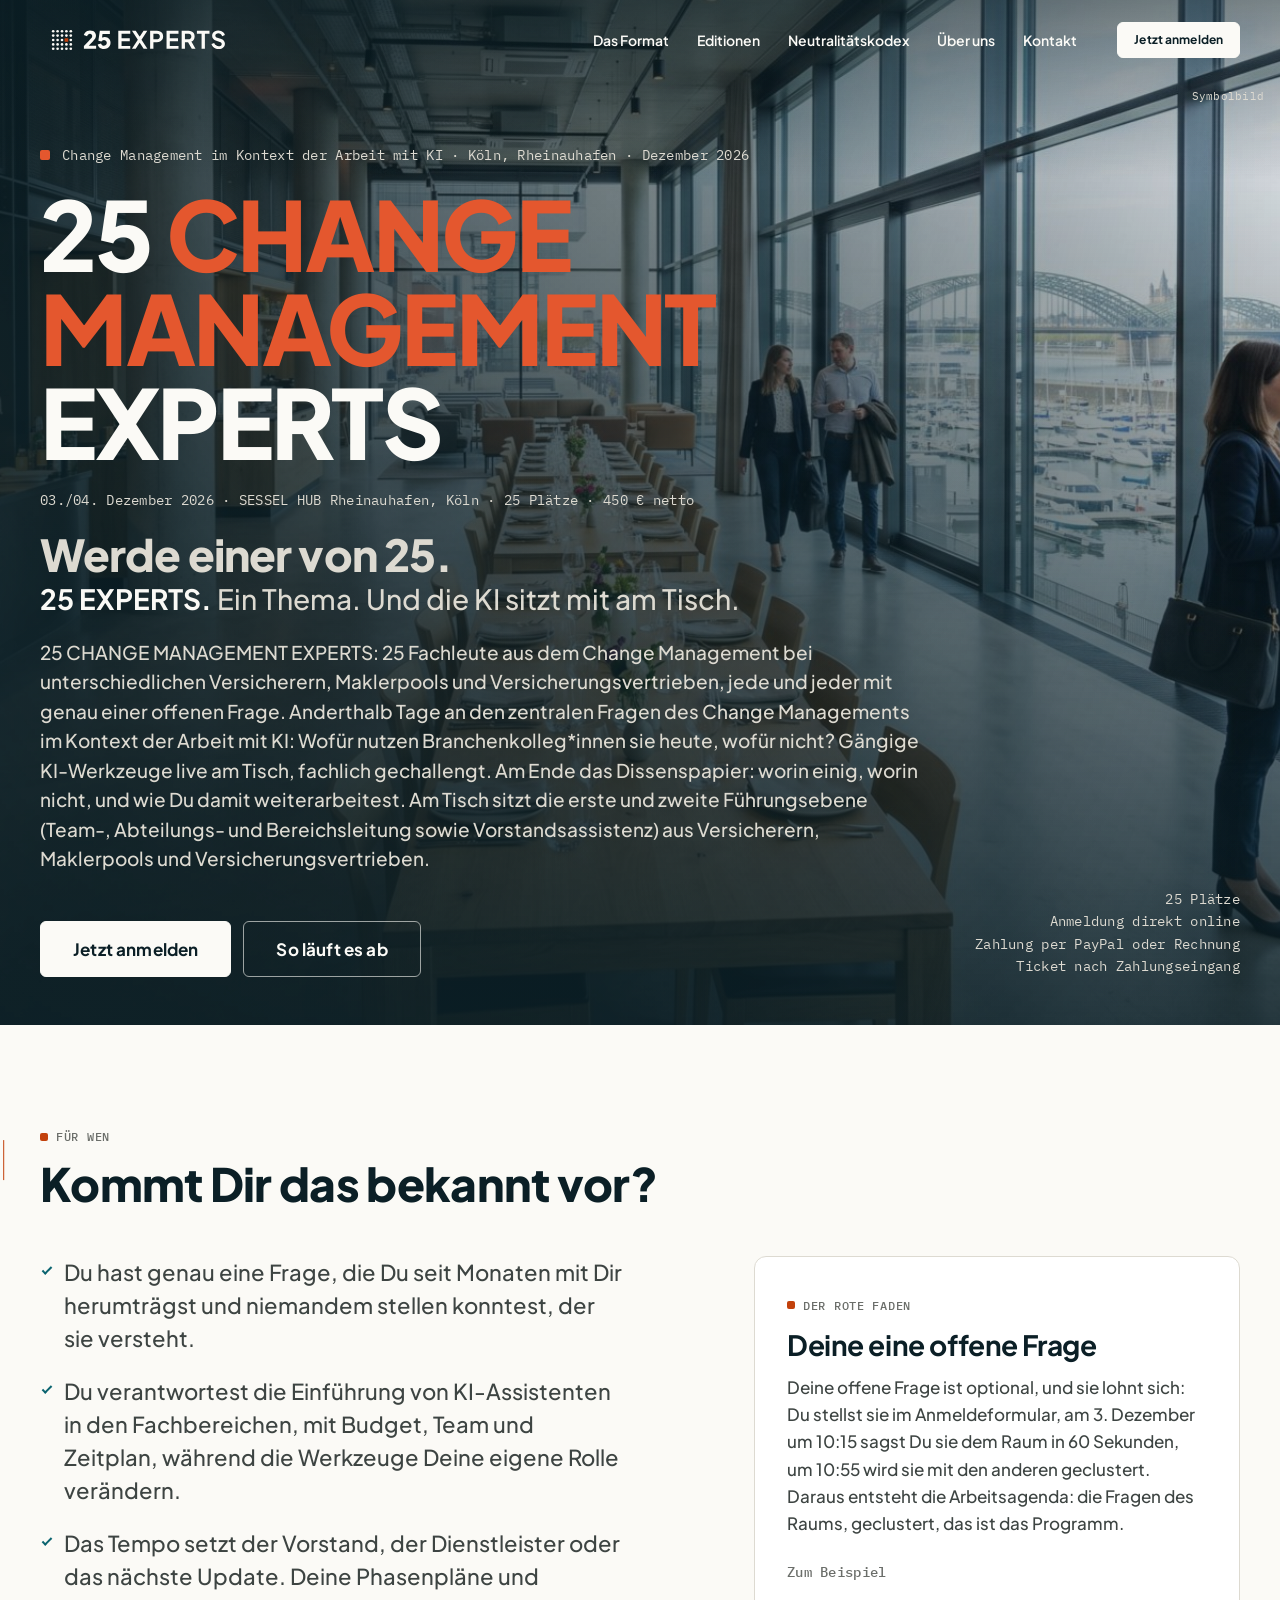
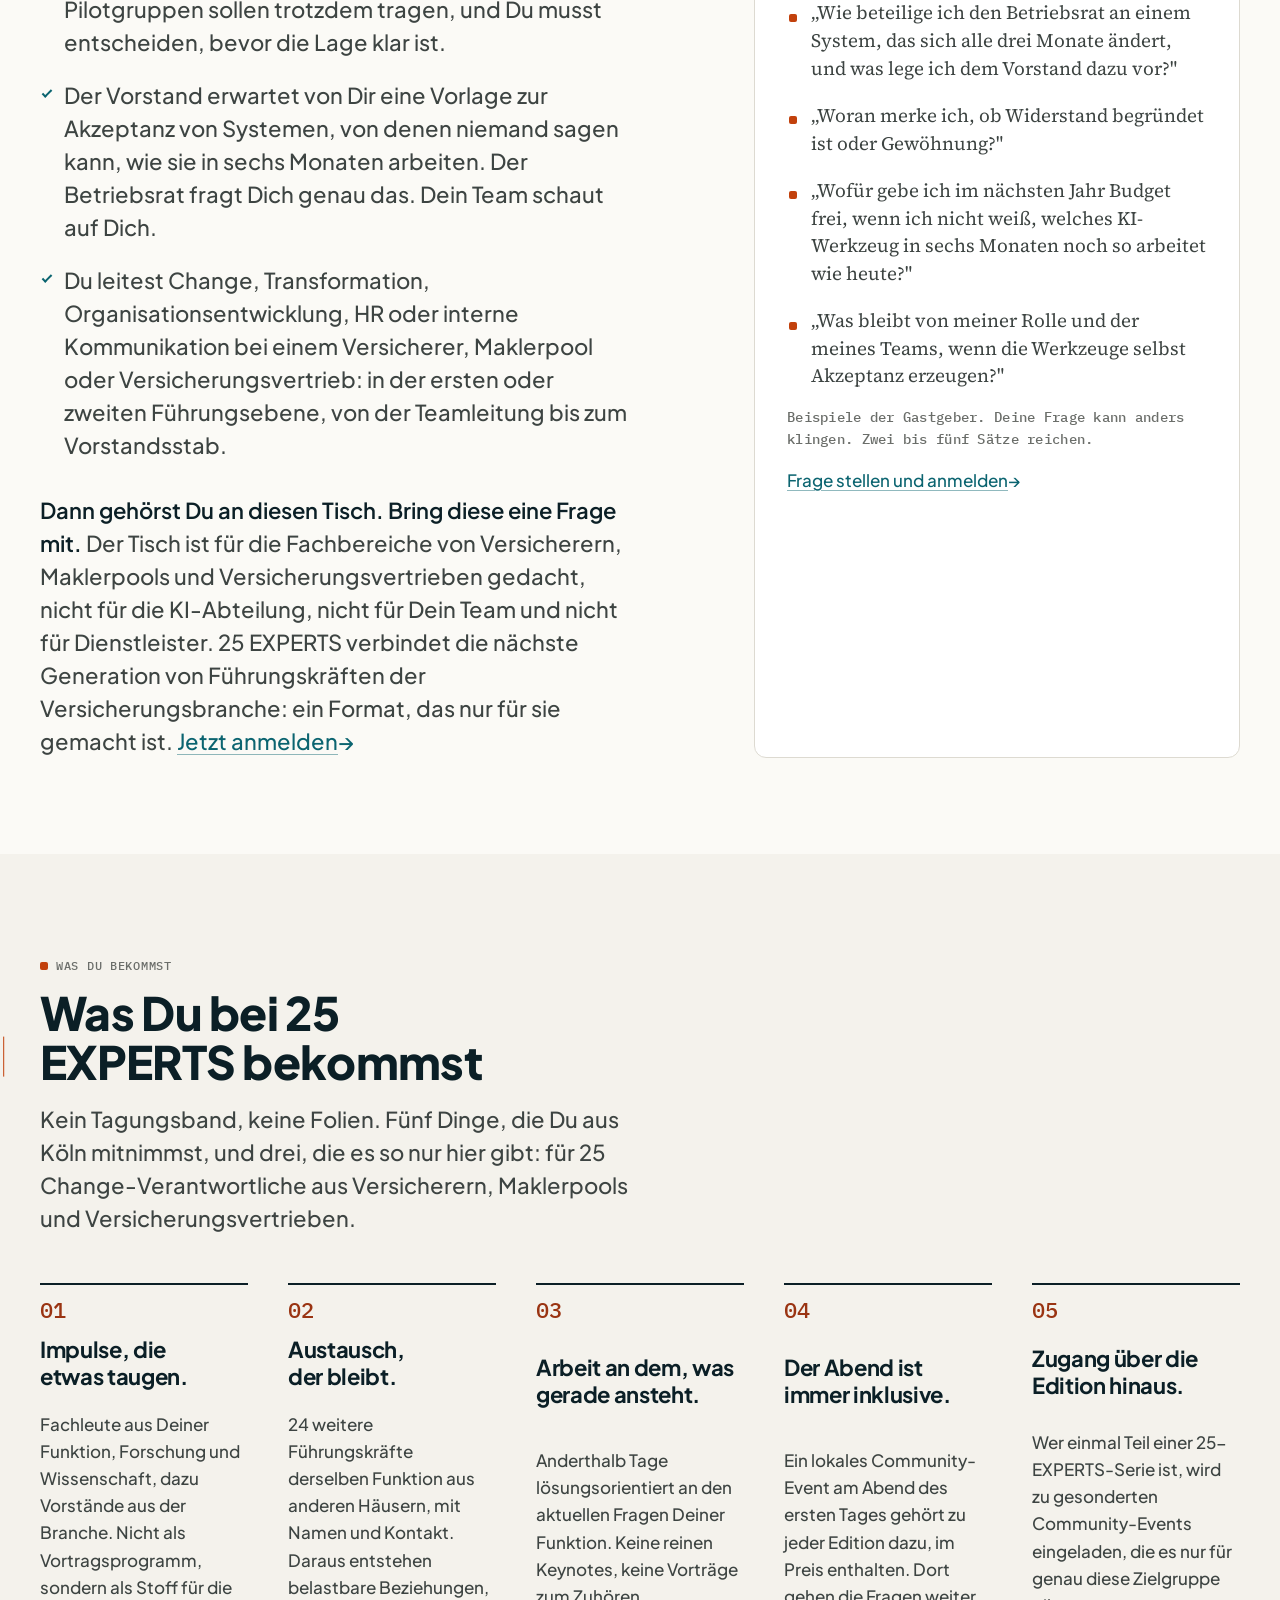
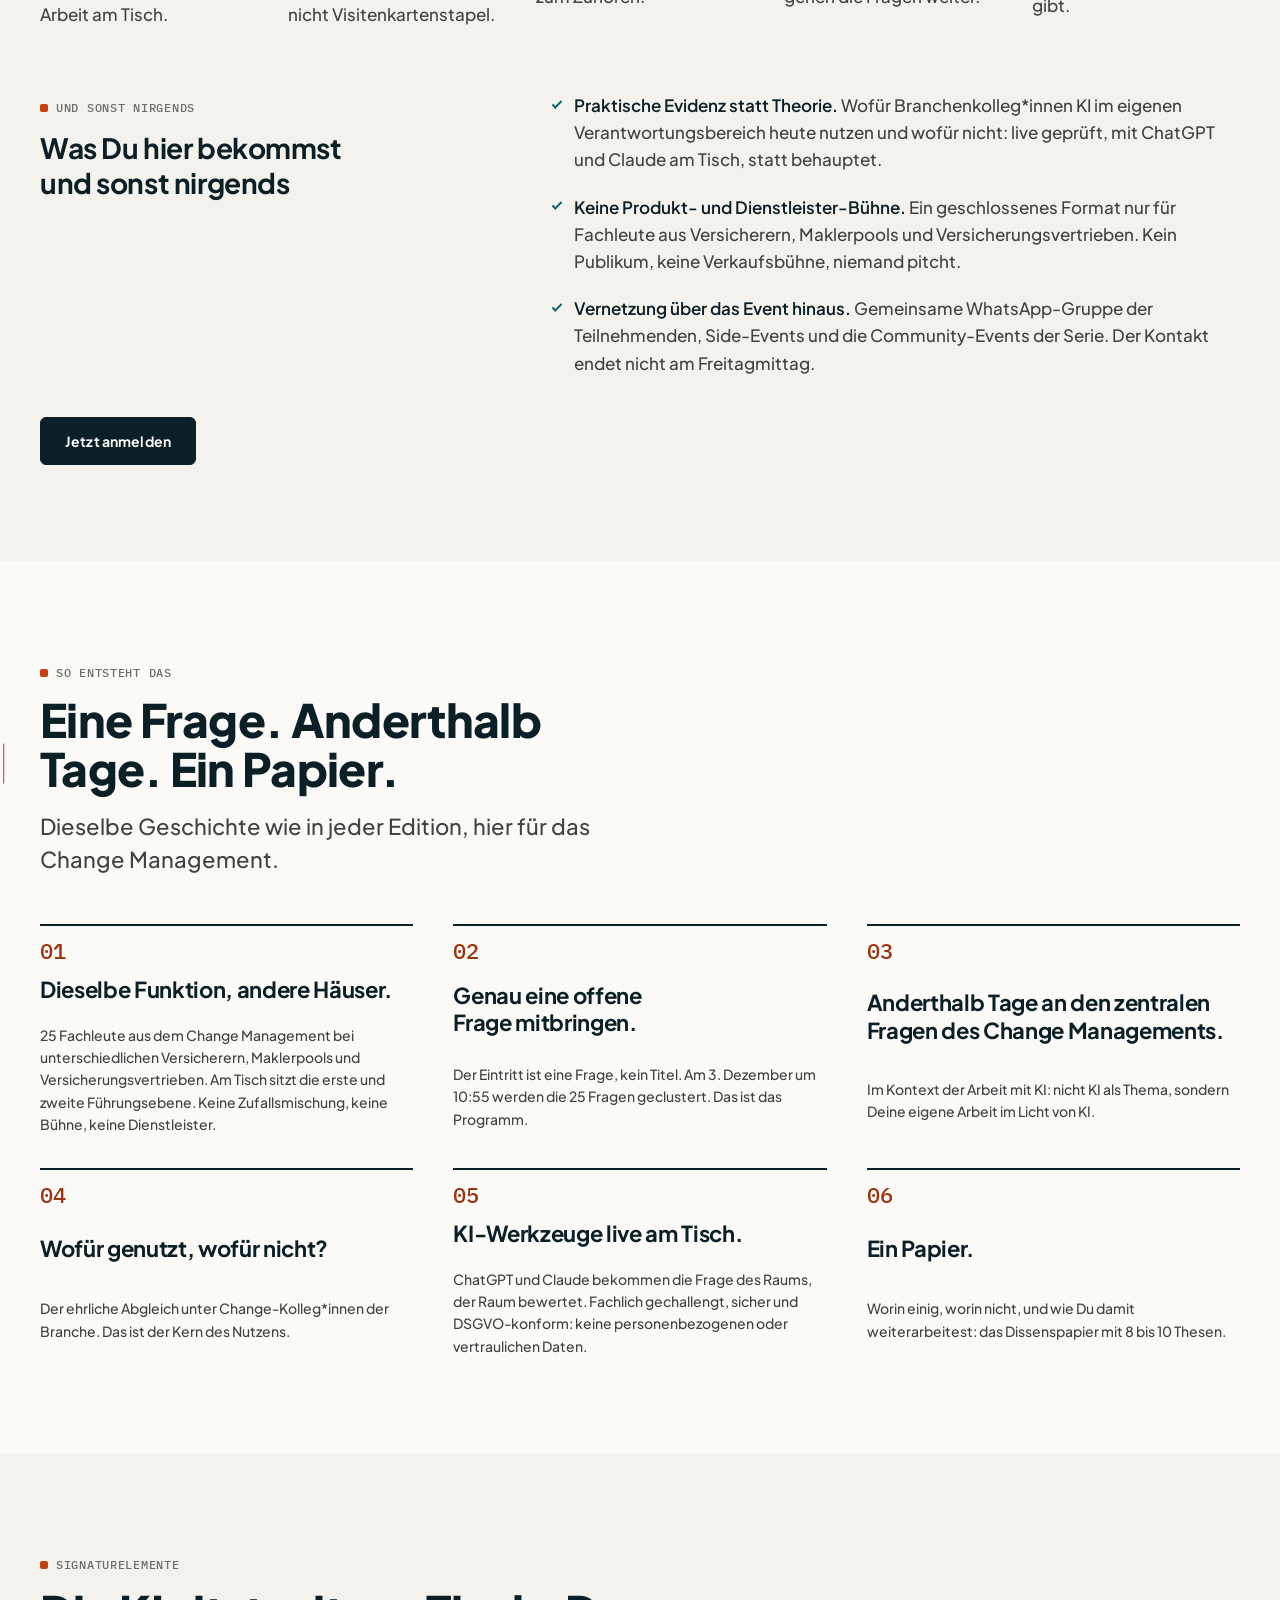
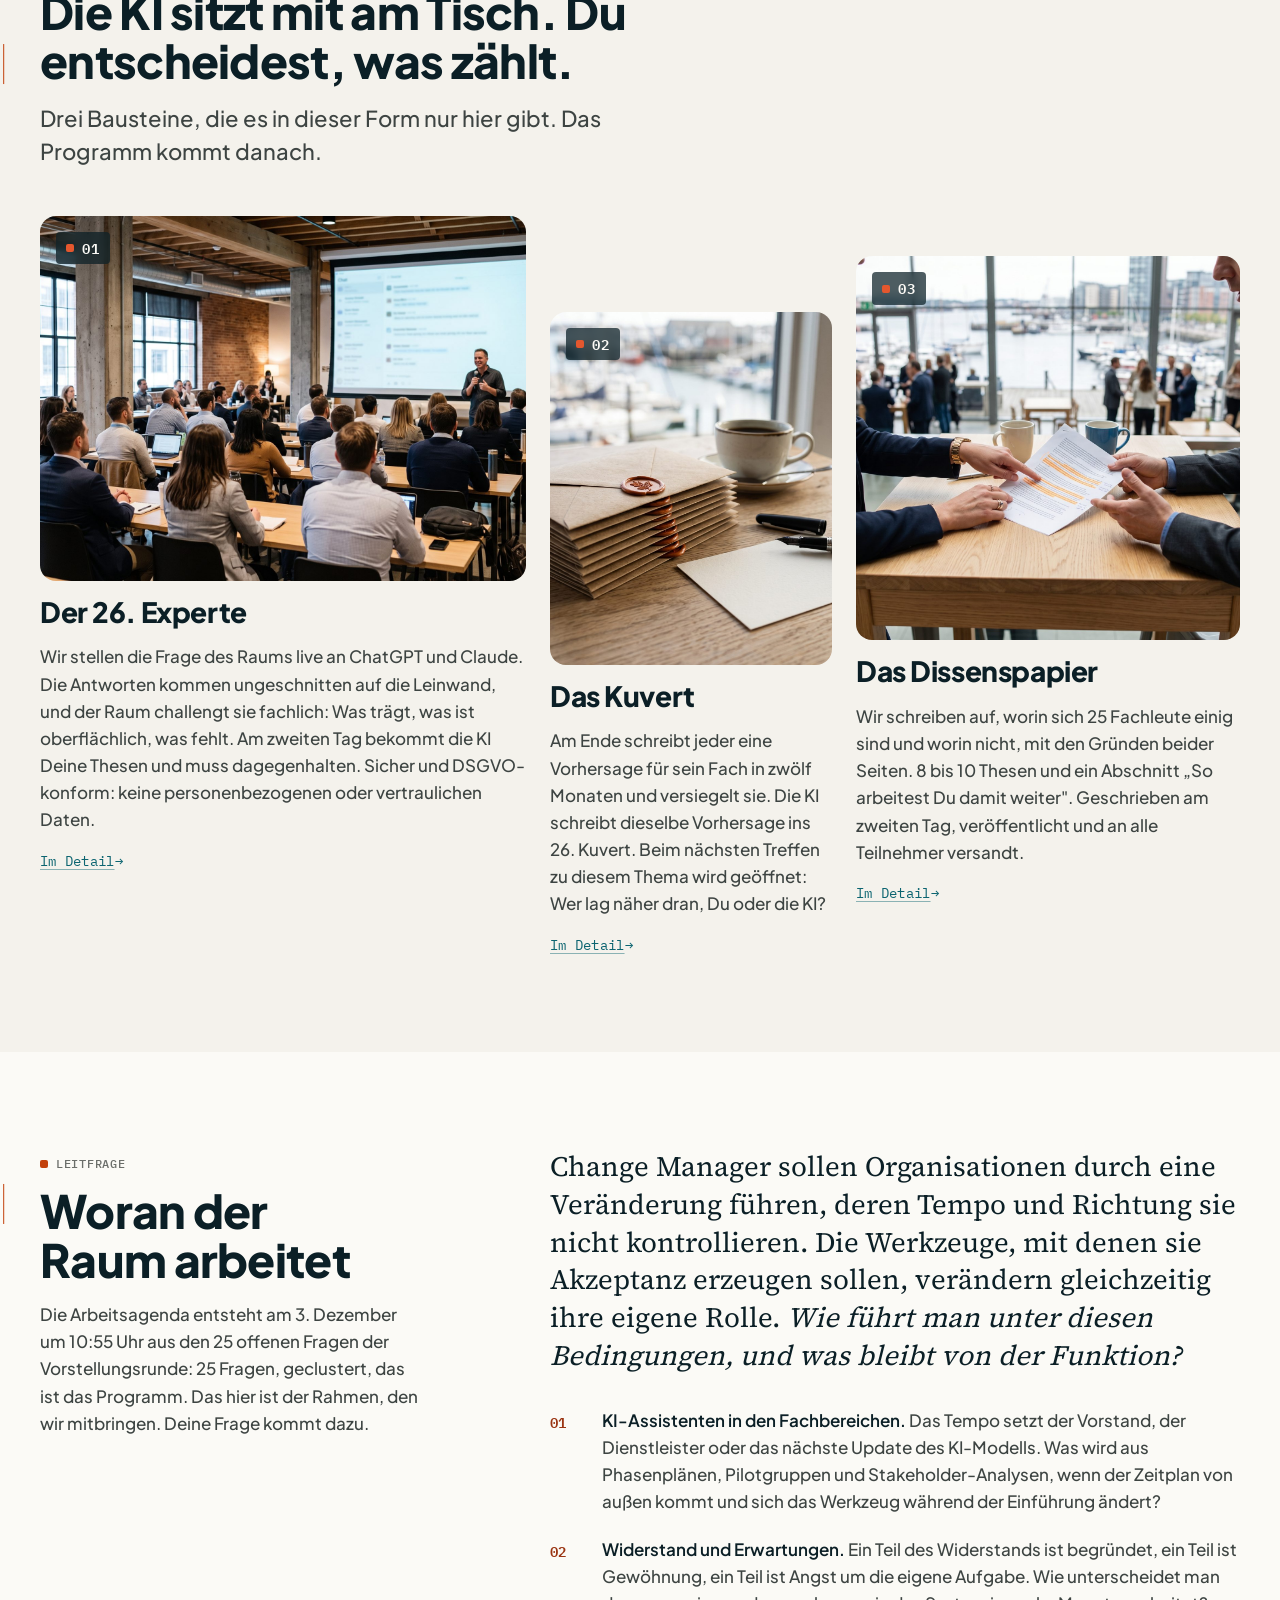
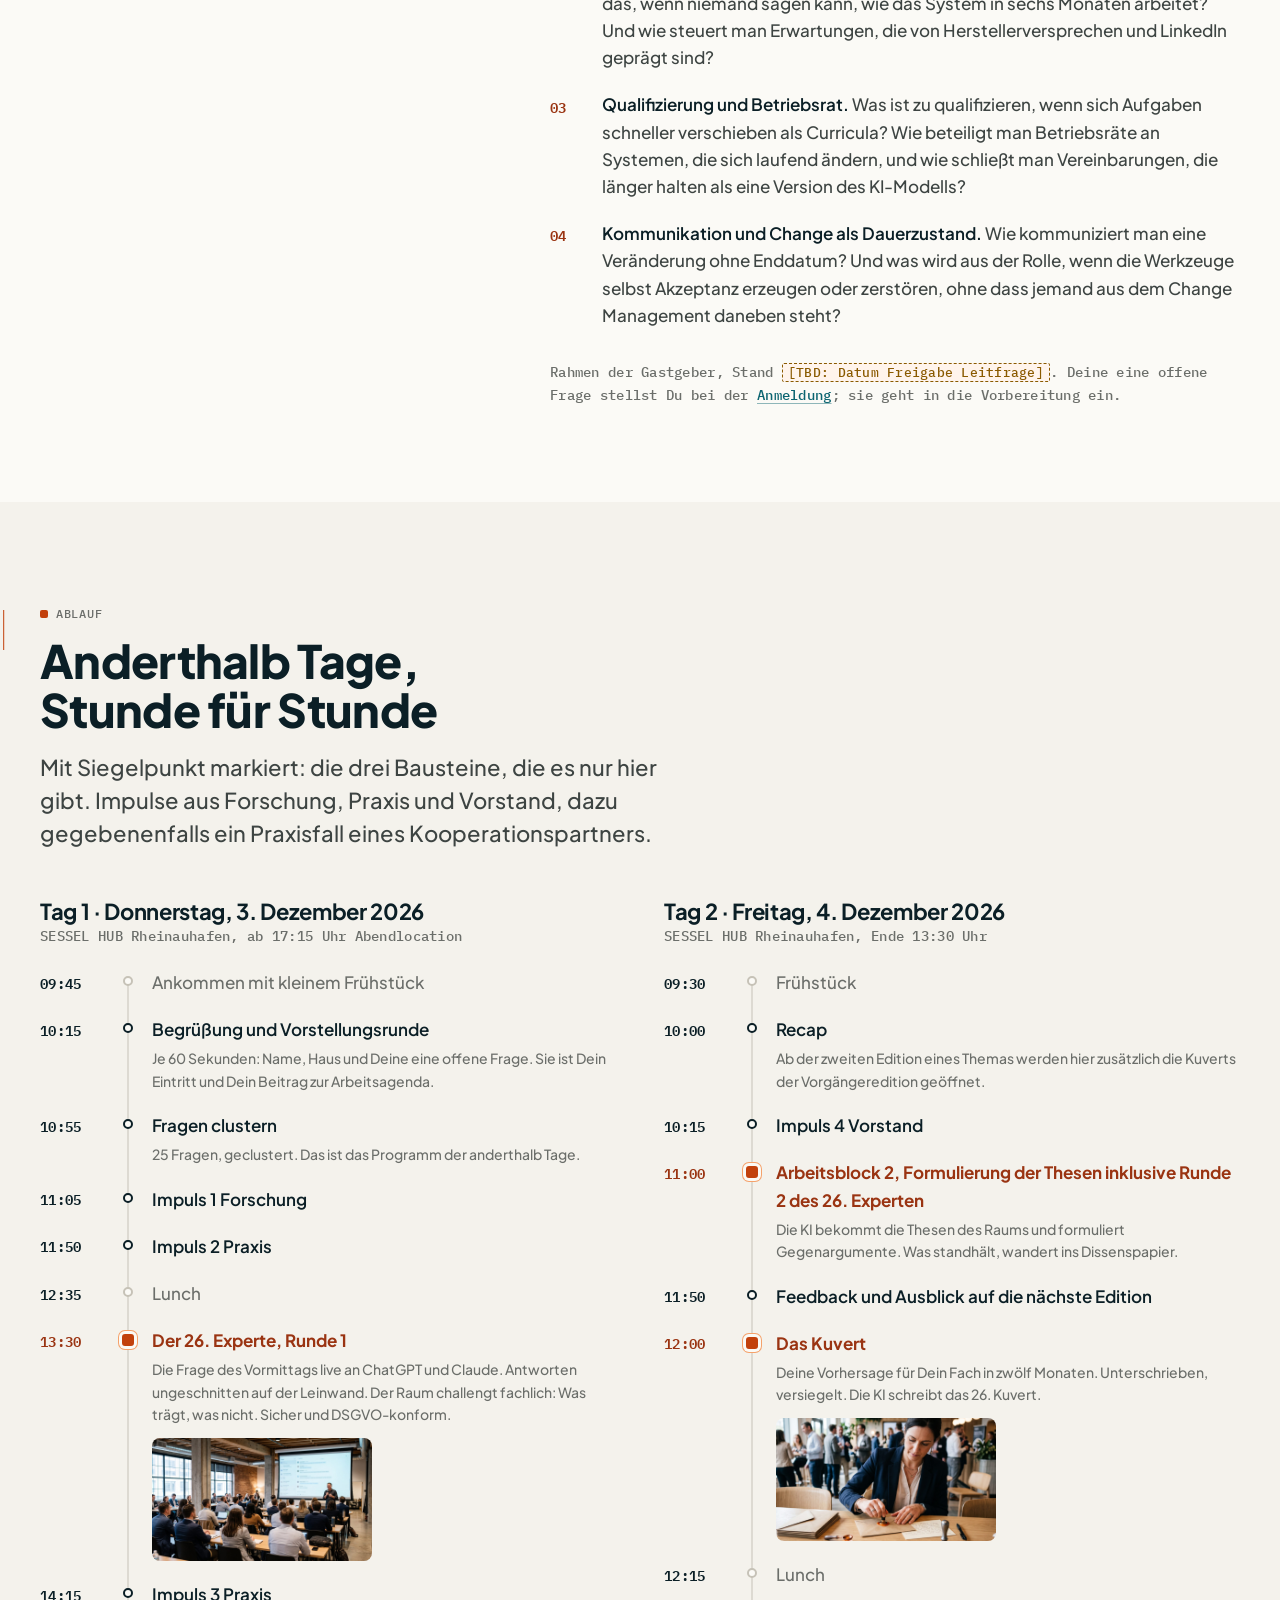
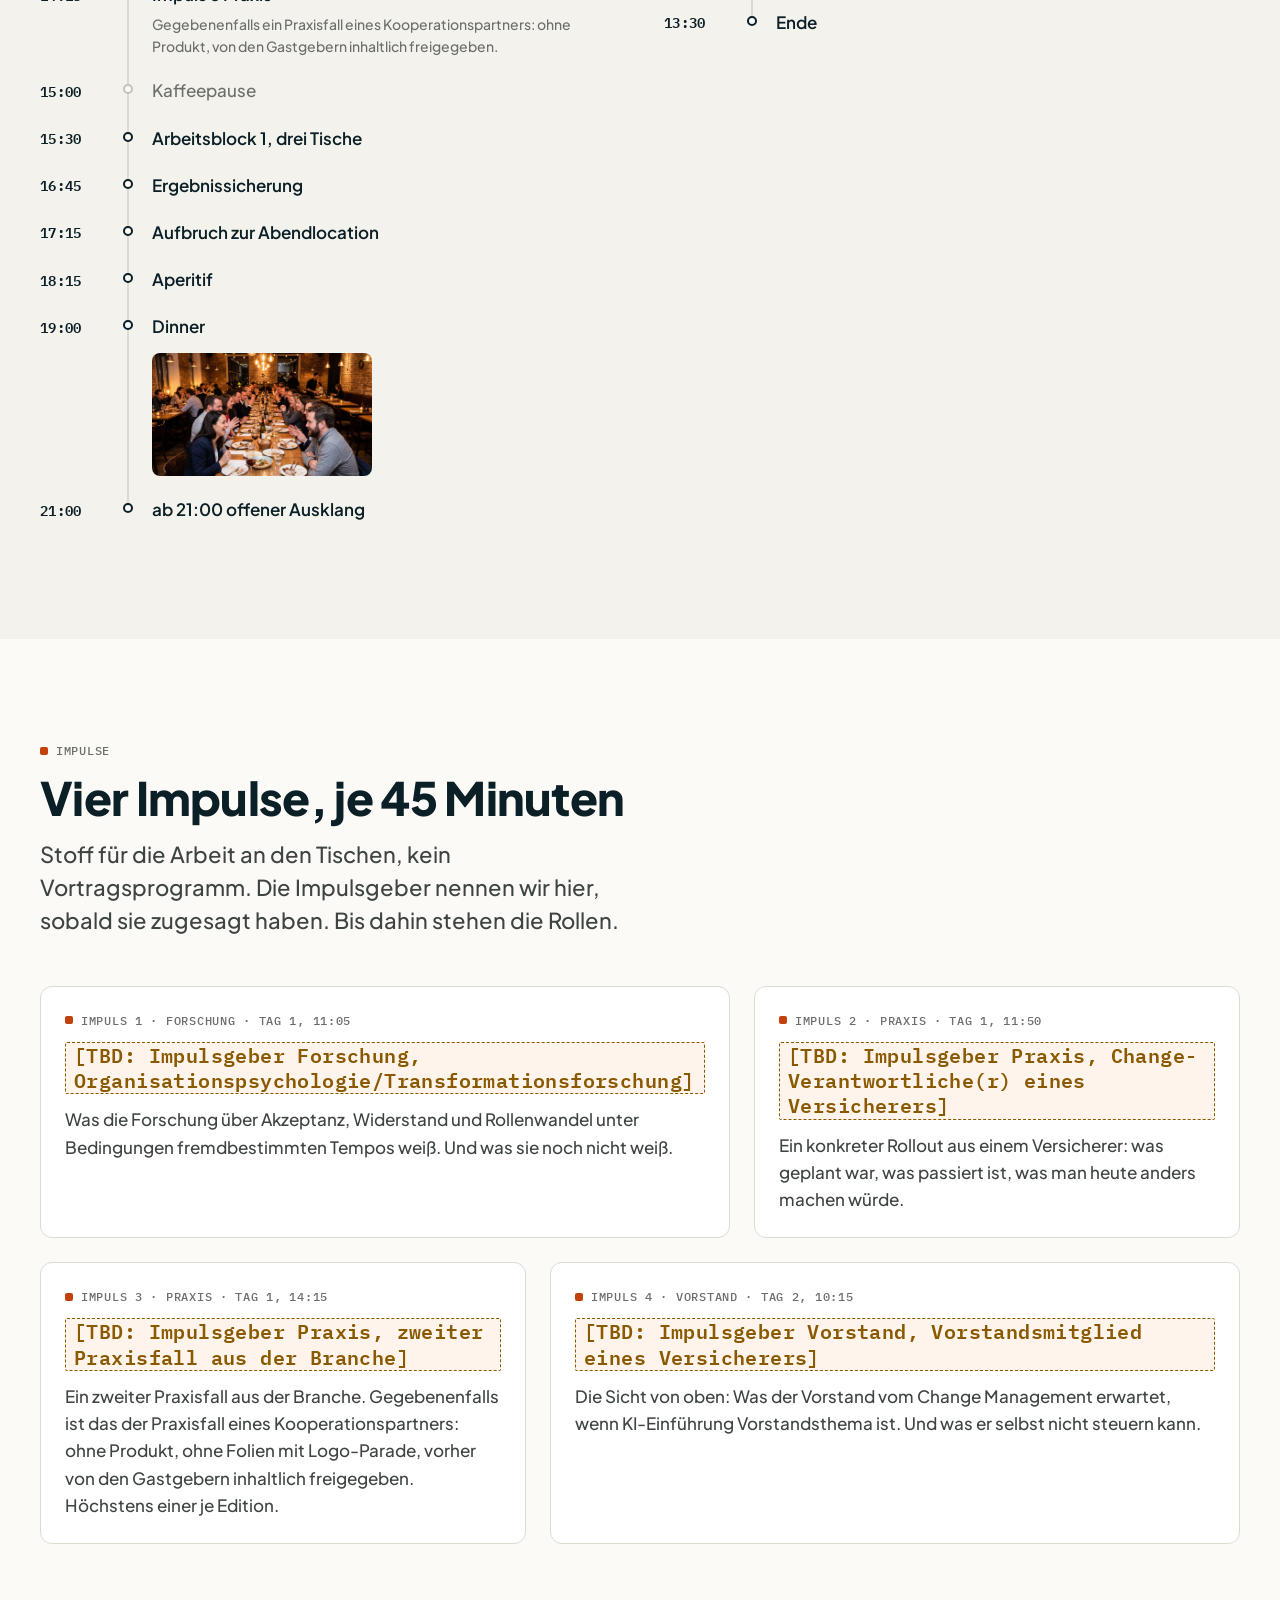
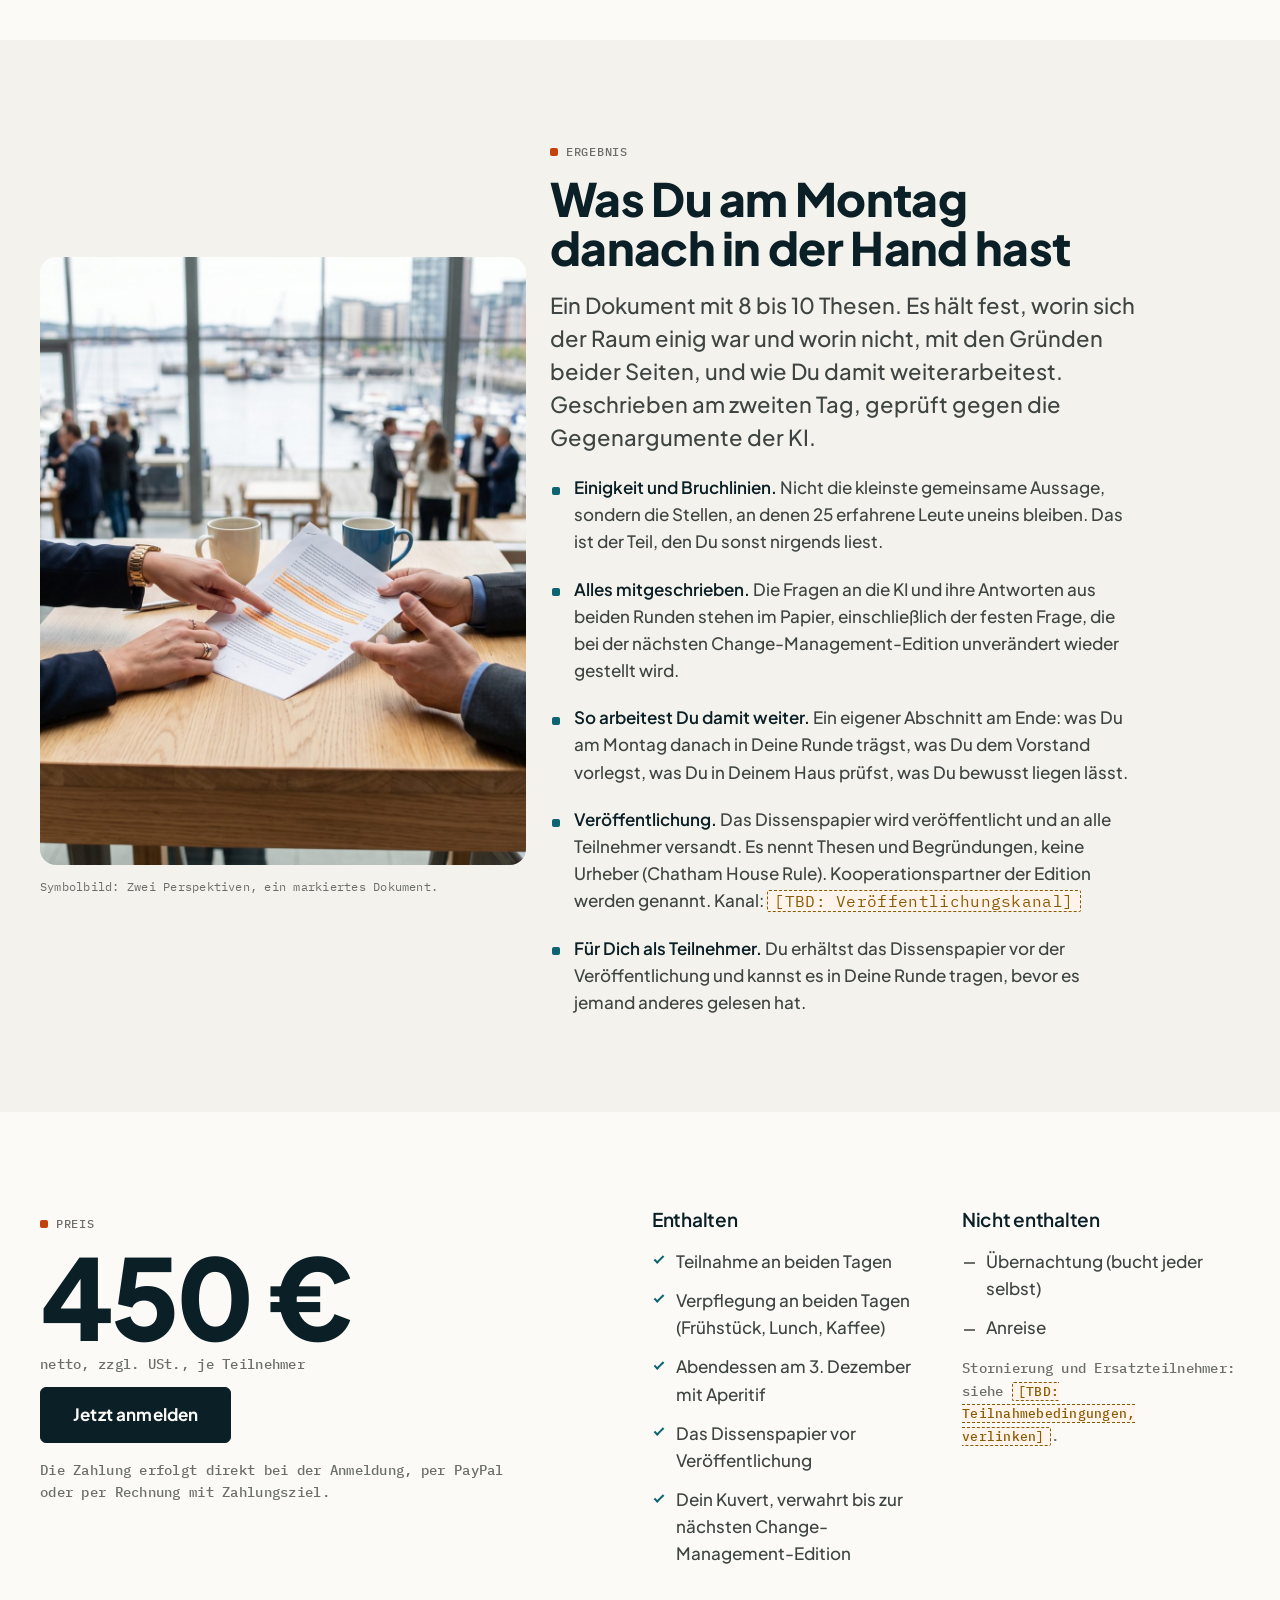
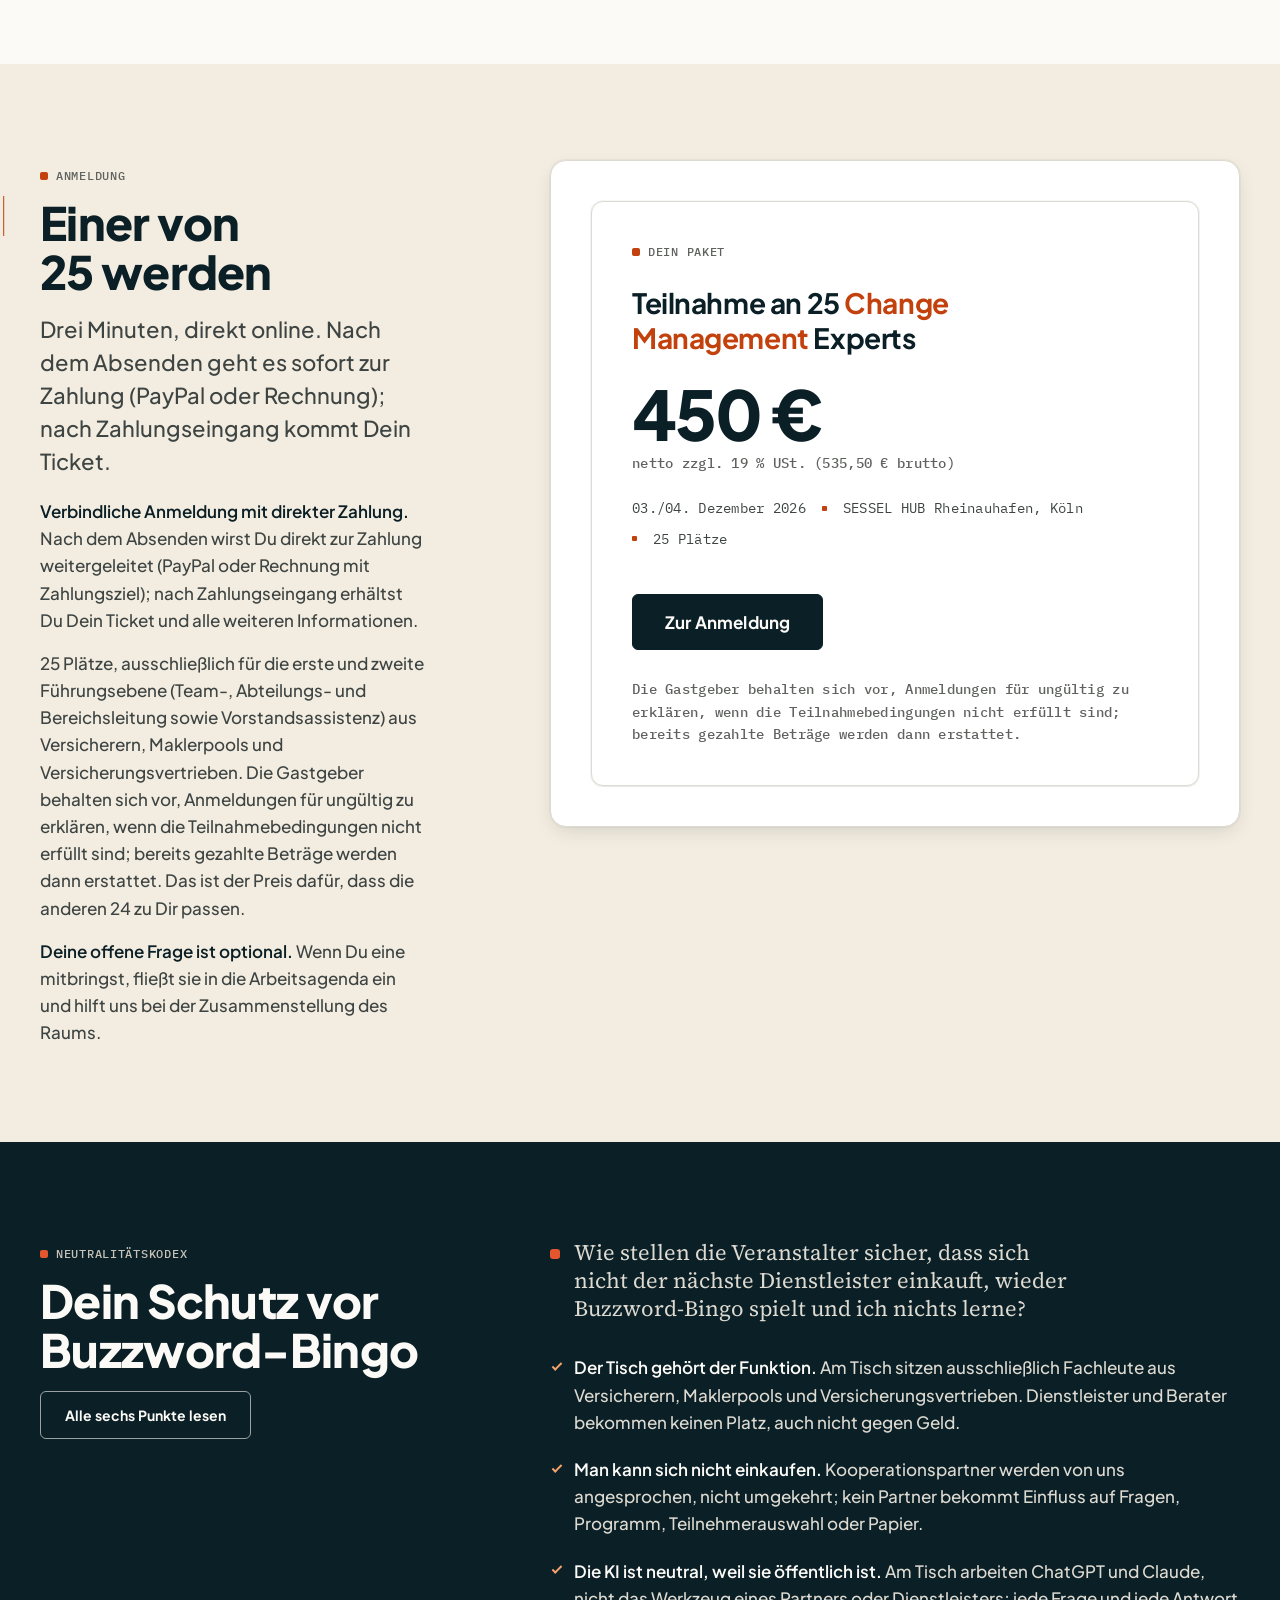
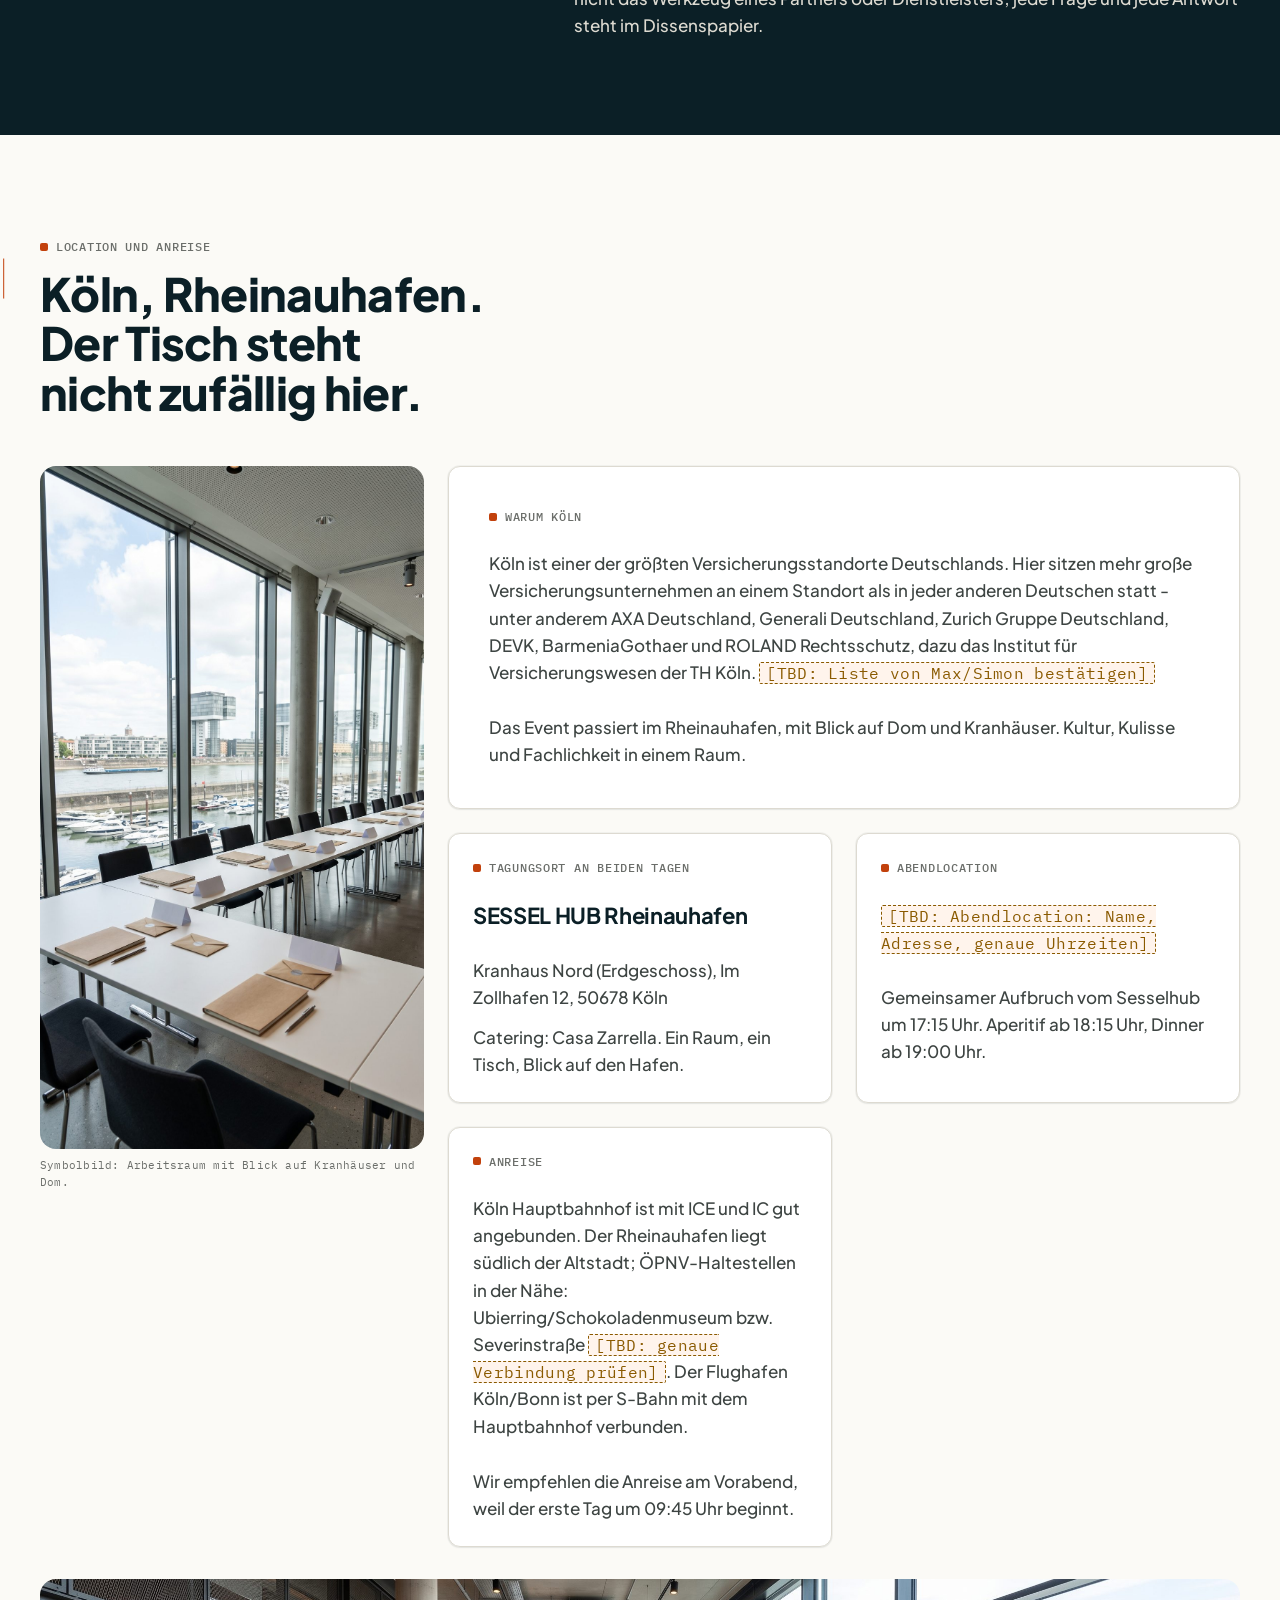
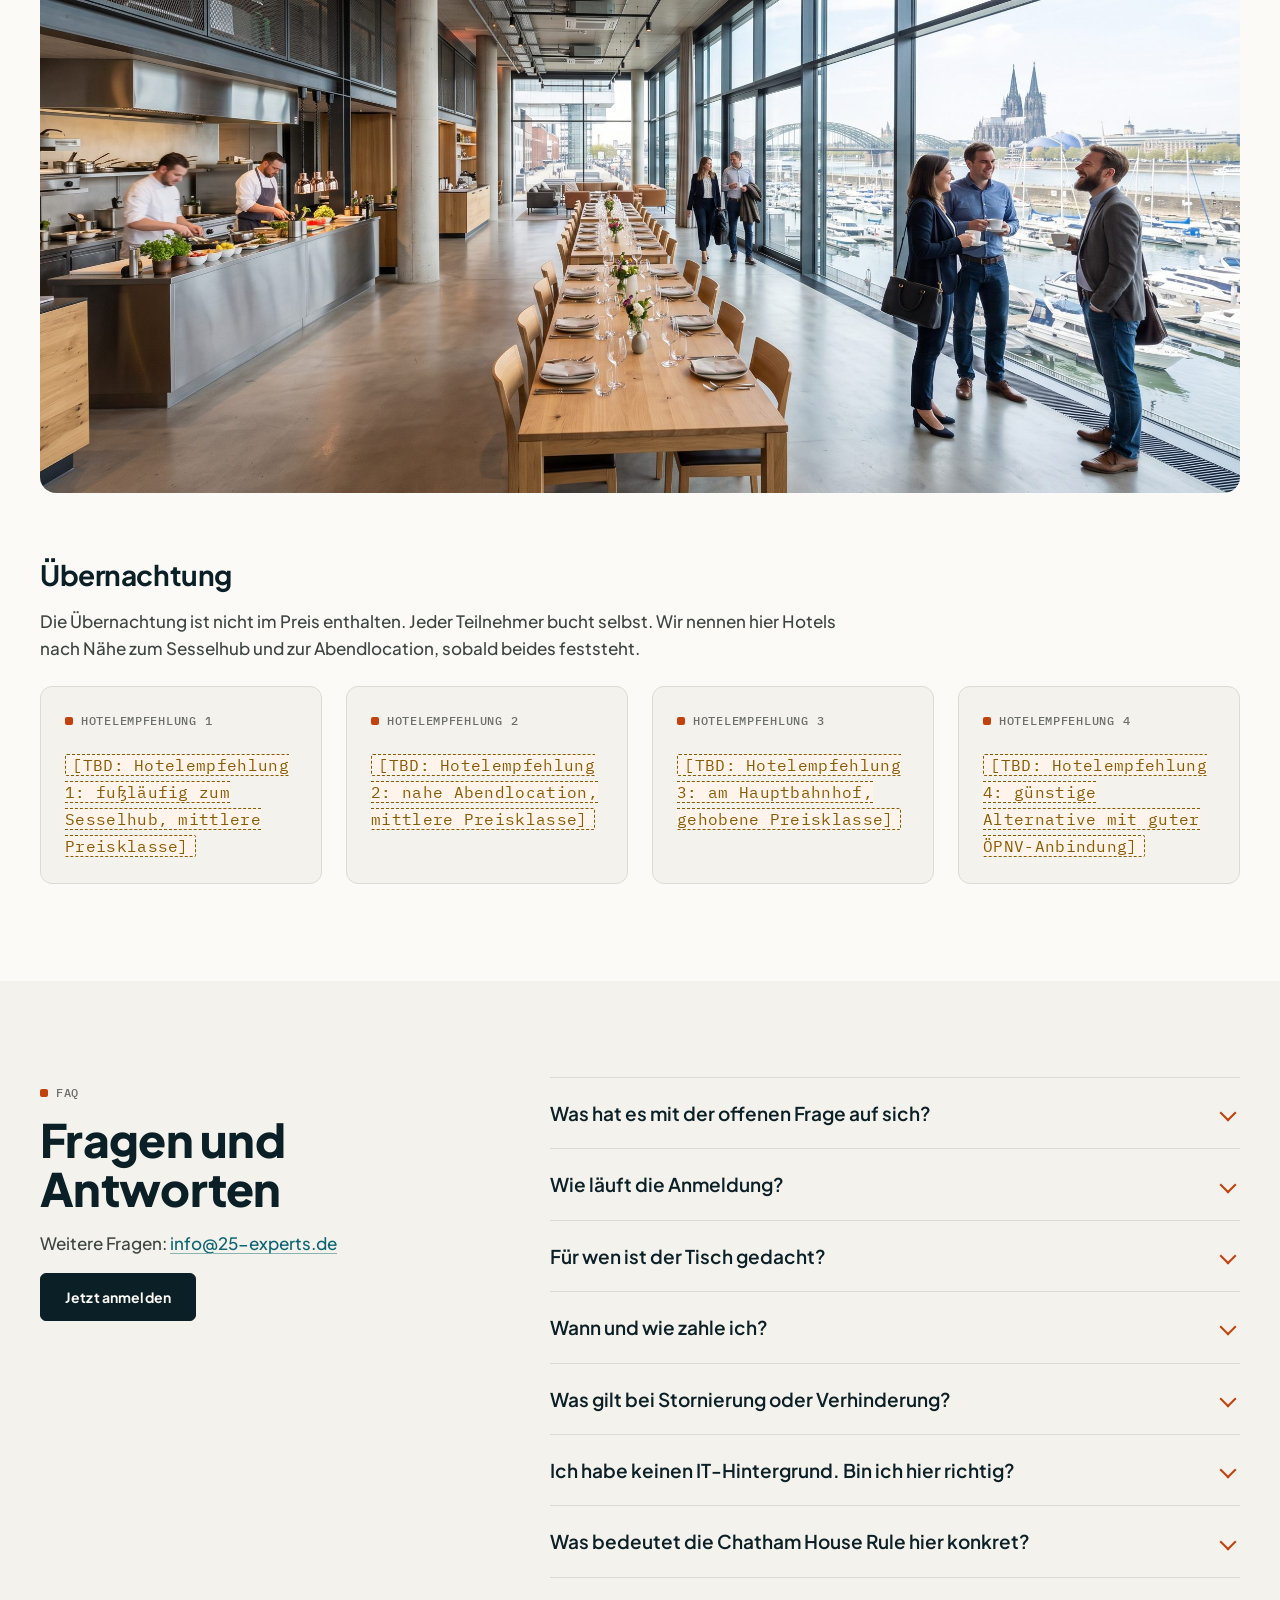
==== commit f71dd5d5: "Website aus 25-experts-kit gebaut (228420a)" ====
--- a/editionen/change-management/index.html
+++ b/editionen/change-management/index.html
@@ -12,7 +12,10 @@
   <meta property="og:title" content="25 CHANGE MANAGEMENT EXPERTS · 03./04. Dezember 2026, Köln, Rheinauhafen · 25 EXPERTS">
   <meta property="og:description" content="25 CHANGE MANAGEMENT EXPERTS, 3./4. Dezember 2026, Köln, Rheinauhafen: 25 Fachleute aus dem Change Management bei unterschiedlichen Versicherern, Maklerpools und Versicherungsvertrieben, jede und jeder mit genau einer offenen Frage. Für die erste und zweite Führungsebene (Team-, Abteilungs- und Bereichsleitung sowie Vorstandsstab). Anderthalb Tage im Kontext der Arbeit mit KI, ChatGPT und Claude live am Tisch, am Ende das Dissenspapier. 450 € netto, Anmeldung direkt online.">
   <meta property="og:url" content="https://25-experts.de/editionen/change-management/">
-  <meta property="og:image" content="https://25-experts.de/assets/img/fotos/25x-location-panorama-2400.jpg">
+  <meta property="og:image" content="https://25-experts.de/assets/img/og/25experts-og-change-management.jpg">
+  <meta property="og:image:width" content="1200">
+  <meta property="og:image:height" content="630">
+  <meta property="og:image:alt" content="25 CHANGE MANAGEMENT EXPERTS · 03./04.12.2026 · Köln · 25-experts.de">
   <meta name="twitter:card" content="summary_large_image">
   <meta name="theme-color" content="#0B1F26">
   <link rel="icon" href="../../assets/img/favicon.svg" type="image/svg+xml">
@@ -55,25 +58,28 @@
     "image": "https://25-experts.de/assets/img/fotos/25x-location-panorama-2400.jpg"
   }
   </script>
+  <script type="application/ld+json">
+  {"@context": "https://schema.org", "@type": "FAQPage", "mainEntity": [{"@type": "Question", "name": "Was hat es mit der offenen Frage auf sich?", "acceptedAnswer": {"@type": "Answer", "text": "Die Frage ist Dein Beitrag zur Arbeitsagenda, und sie ist optional. Wenn Du eine mitbringst: Du stellst sie im Formular, sagst sie dem Raum am ersten Vormittag in 60 Sekunden, und um 10:55 werden alle Fragen geclustert. Das ist das Programm. Zwei bis fünf Sätze reichen; die Frage darf unfertig sein."}}, {"@type": "Question", "name": "Wie läuft die Anmeldung?", "acceptedAnswer": {"@type": "Answer", "text": "Du meldest Dich über das Formular an und wirst direkt zur Zahlung weitergeleitet (PayPal oder Rechnung mit Zahlungsziel). Nach Zahlungseingang erhältst Du Dein Ticket und alle weiteren Informationen per E-Mail. Die Gastgeber behalten sich vor, Anmeldungen für ungültig zu erklären, wenn die Teilnahmebedingungen nicht erfüllt sind; bereits gezahlte Beträge werden dann erstattet."}}, {"@type": "Question", "name": "Für wen ist der Tisch gedacht?", "acceptedAnswer": {"@type": "Answer", "text": "Für die erste und zweite Führungsebene (Team-, Abteilungs- und Bereichsleitung sowie Vorstandsassistenz) bei Versicherern, Maklerpools und Versicherungsvertrieben. Also für die Ebene, die entscheidet, Budget verantwortet, ein Team führt oder dem Vorstand vorlegt: die nächste Generation von Führungskräften der Versicherungsbranche. Dienstleister und Berater bekommen keinen Platz, auch nicht gegen Geld; entsprechende Anmeldungen können für ungültig erklärt werden, bereits gezahlte Beträge werden dann erstattet. Wenn Du unsicher bist, wähle im Formular „Sonstiges\" und beschreibe Deine Verantwortung unter Rolle; wir melden uns."}}, {"@type": "Question", "name": "Wann und wie zahle ich?", "acceptedAnswer": {"@type": "Answer", "text": "Direkt bei der Anmeldung: Nach dem Absenden wirst Du zur Zahlungsseite geleitet und wählst zwischen PayPal und Rechnung mit Zahlungsziel (450 € netto zzgl. USt.). Nach Zahlungseingang erhältst Du Dein Ticket und alle weiteren Informationen."}}, {"@type": "Question", "name": "Was gilt bei Stornierung oder Verhinderung?", "acceptedAnswer": {"@type": "Answer", "text": "Die Regeln zu Stornierung, Ersatzteilnehmern und Absage der Edition stehen in den [TBD: Teilnahmebedingungen, verlinken]. Bis zur Veröffentlichung gilt: Schreib uns, wir finden eine Lösung."}}, {"@type": "Question", "name": "Ich habe keinen IT-Hintergrund. Bin ich hier richtig?", "acceptedAnswer": {"@type": "Answer", "text": "Ja, genau dafür ist der Tisch gedacht. Eingeladen ist die Funktion, nicht die KI-Abteilung. Du brauchst keine Vorkenntnisse in KI-Werkzeugen. Alles, was technisch klingt, übersetzen wir, und Du siehst live, was ChatGPT und Claude auf die Fragen des Raums antworten."}}, {"@type": "Question", "name": "Was bedeutet die Chatham House Rule hier konkret?", "acceptedAnswer": {"@type": "Answer", "text": "Was im Raum gesagt wird, darfst Du verwenden. Wer es gesagt hat und aus welchem Haus, bleibt im Raum. Das Dissenspapier nennt Thesen und Begründungen, aber keine Urheber. Kooperationspartner werden als Kooperationspartner genannt, nicht als Urheber von Aussagen. So kannst Du auch das sagen, was in Deinem Haus noch nicht entschieden ist."}}, {"@type": "Question", "name": "Wird fotografiert?", "acceptedAnswer": {"@type": "Answer", "text": "Ja, ein Fotograf macht Übersichts- und Stimmungsbilder des Raums, der Arbeitsphasen und des Abends, dazu kurze Videosequenzen für die Berichterstattung über das Format. Die inhaltliche Diskussion wird nicht aufgezeichnet, Aussagen werden niemandem zugeordnet (Chatham House Rule). Wenn Du nicht abgebildet werden möchtest, sag es uns vorab per E-Mail oder bei der Ankunft; Du erhältst eine Kennzeichnung und bleibst außerhalb des Bildes. Für Aufnahmen, die Dich einzeln zeigen, fragen wir vorher. Details in der Datenschutzerklärung."}}, {"@type": "Question", "name": "Ich bin Dienstleister oder Berater. Kann ich teilnehmen?", "acceptedAnswer": {"@type": "Answer", "text": "Nein. Der Tisch gehört der Funktion: Am Tisch sitzen ausschließlich Fachleute aus Versicherern, Maklerpools und Versicherungsvertrieben; Dienstleister und Berater bekommen keinen Platz, auch nicht gegen Geld. Wer als Kooperationspartner einer Edition auftreten möchte, spricht uns direkt an: info@25-experts.de."}}, {"@type": "Question", "name": "Was passiert mit meinem Kuvert?", "acceptedAnswer": {"@type": "Answer", "text": "Du schreibst am Ende von Tag 2 eine Vorhersage zu Deiner Funktion in zwölf Monaten, unterschreibst und versiegelst sie. Wir verwahren die Kuverts ungeöffnet. Zu Beginn der nächsten Change-Management-Edition werden alle Kuverts anonymisiert geöffnet und mit dem verglichen, was eingetreten ist, zusammen mit dem 26. Kuvert der KI. Dein Name wird dabei nicht genannt. Dein Kuvert liegt nur dann dabei, wenn Du in diesem Dezember am Tisch gesessen hast."}}, {"@type": "Question", "name": "Was passiert im 26. Experten mit meinen Daten?", "acceptedAnswer": {"@type": "Answer", "text": "Nichts. Wir arbeiten ausschließlich mit gängigen KI-Werkzeugen wie ChatGPT und Claude und geben keine personenbezogenen oder vertraulichen Unternehmensdaten ein. Die Fragen sind die Fragen des Raums, formuliert von den Gastgebern. Fragen und Antworten werden mitgeschrieben und im Dissenspapier offengelegt."}}, {"@type": "Question", "name": "Ist die Übernachtung enthalten?", "acceptedAnswer": {"@type": "Answer", "text": "Nein. Jeder Teilnehmer bucht selbst. Hinweise zur Lage findest Du oben unter Übernachtung. Anreise ist ebenfalls nicht enthalten. Wer angemeldet ist, bekommt von uns rechtzeitig die Hotelhinweise."}}]}
+  </script>
 </head>
 <body>
   <a class="x-skip" href="#inhalt">Zum Inhalt springen</a>
   <header class="x-header x-header--overlay" id="x-header">
     <div class="x-container x-header__inner">
-      <a class="x-header__logo" href="../../index.html" aria-label="25 EXPERTS, zur Startseite">
+      <a class="x-header__logo" href="/" aria-label="25 EXPERTS, zur Startseite">
         <img class="x-logo--light" src="../../assets/img/25experts-logo-horizontal.svg" alt="25 EXPERTS" width="360" height="80">
         <img class="x-logo--dark" src="../../assets/img/25experts-logo-horizontal-white.svg" alt="" aria-hidden="true" width="360" height="80">
       </a>
       <button class="x-burger" type="button" aria-expanded="false" aria-controls="x-nav" aria-label="Menü öffnen"><span class="x-burger__lines"><span></span></span></button>
       <nav class="x-nav" id="x-nav" aria-label="Hauptnavigation">
         <ul>
-          <li><a href="../../format.html">Das Format</a></li>
-          <li><a href="../../editionen.html">Editionen</a></li>
-          <li><a href="../../neutralitaetskodex.html">Neutralitätskodex</a></li>
-          <li><a href="../../ueber-uns.html">Über uns</a></li>
-          <li><a href="../../kontakt.html">Kontakt</a></li>
+          <li><a href="/format">Das Format</a></li>
+          <li><a href="/editionen">Editionen</a></li>
+          <li><a href="/neutralitaetskodex">Neutralitätskodex</a></li>
+          <li><a href="/ueber-uns">Über uns</a></li>
+          <li><a href="/kontakt">Kontakt</a></li>
         </ul>
-        <a class="x-btn x-btn--primary x-btn--sm" href="anmeldung.html">Jetzt anmelden</a>
+        <a class="x-btn x-btn--primary x-btn--sm" href="/editionen/change-management/anmeldung">Jetzt anmelden</a>
       </nav>
     </div>
   </header>
@@ -94,7 +100,7 @@
           </div>
           <p class="x-lead x-hero__lead x-hero__lead--kern" data-reveal style="--x-reveal-delay:300ms">25 CHANGE MANAGEMENT EXPERTS: 25 Fachleute aus dem Change Management bei unterschiedlichen Versicherern, Maklerpools und Versicherungsvertrieben, jede und jeder mit genau einer offenen Frage. Anderthalb Tage an den zentralen Fragen des Change Managements im Kontext der Arbeit mit KI: Wofür nutzen Branchenkolleg*innen sie heute, wofür nicht? Gängige KI-Werkzeuge live am Tisch, fachlich gechallengt. Am Ende das Dissenspapier: worin einig, worin nicht, und wie Du damit weiterarbeitest. Am Tisch sitzt die erste und zweite Führungsebene (Team-, Abteilungs- und Bereichsleitung sowie Vorstandsassistenz) aus Versicherern, Maklerpools und Versicherungsvertrieben.</p>
           <div class="x-hero__actions" data-reveal style="--x-reveal-delay:360ms">
-            <a class="x-btn x-btn--on-dark x-btn--lg" href="anmeldung.html">Jetzt anmelden</a>
+            <a class="x-btn x-btn--on-dark x-btn--lg" href="/editionen/change-management/anmeldung">Jetzt anmelden</a>
             <a class="x-btn x-btn--on-dark-outline x-btn--lg" href="#ablauf">So läuft es ab</a>
           </div>
         </div>
@@ -119,7 +125,7 @@
               <li>Der Vorstand erwartet von Dir eine Vorlage zur Akzeptanz von Systemen, von denen niemand sagen kann, wie sie in sechs Monaten arbeiten. Der Betriebsrat fragt Dich genau das. Dein Team schaut auf Dich.</li>
               <li>Du leitest Change, Transformation, Organisationsentwicklung, HR oder interne Kommunikation bei einem Versicherer, Maklerpool oder Versicherungsvertrieb: in der ersten oder zweiten Führungsebene, von der Teamleitung bis zum Vorstandsstab.</li>
             </ul>
-            <p class="x-lead x-mt-8"><strong>Dann gehörst Du an diesen Tisch. Bring diese eine Frage mit.</strong> Der Tisch ist für die Fachbereiche von Versicherern, Maklerpools und Versicherungsvertrieben gedacht, nicht für die KI-Abteilung, nicht für Dein Team und nicht für Dienstleister. 25 EXPERTS verbindet die nächste Generation von Führungskräften der Versicherungsbranche: ein Format, das nur für sie gemacht ist. <a class="x-link x-link--arrow" href="anmeldung.html">Jetzt anmelden</a></p>
+            <p class="x-lead x-mt-8"><strong>Dann gehörst Du an diesen Tisch. Bring diese eine Frage mit.</strong> Der Tisch ist für die Fachbereiche von Versicherern, Maklerpools und Versicherungsvertrieben gedacht, nicht für die KI-Abteilung, nicht für Dein Team und nicht für Dienstleister. 25 EXPERTS verbindet die nächste Generation von Führungskräften der Versicherungsbranche: ein Format, das nur für sie gemacht ist. <a class="x-link x-link--arrow" href="/editionen/change-management/anmeldung">Jetzt anmelden</a></p>
           </div>
           <div class="x-forwhom__no x-forwhom__frage">
             <p class="x-kicker">Der rote Faden</p>
@@ -133,7 +139,7 @@
               <li>„Was bleibt von meiner Rolle und der meines Teams, wenn die Werkzeuge selbst Akzeptanz erzeugen?"</li>
             </ul>
             <p class="x-meta x-mt-4">Beispiele der Gastgeber. Deine Frage kann anders klingen. Zwei bis fünf Sätze reichen.</p>
-            <p class="x-mt-4"><a class="x-link x-link--arrow" href="anmeldung.html">Frage stellen und anmelden</a></p>
+            <p class="x-mt-4"><a class="x-link x-link--arrow" href="/editionen/change-management/anmeldung">Frage stellen und anmelden</a></p>
           </div>
         </div>
       </div>
@@ -168,7 +174,7 @@
             </ul>
           </div>
         </div>
-        <p class="x-mt-10" data-reveal><a class="x-btn x-btn--primary" href="anmeldung.html">Jetzt anmelden</a></p>
+        <p class="x-mt-10" data-reveal><a class="x-btn x-btn--primary" href="/editionen/change-management/anmeldung">Jetzt anmelden</a></p>
       </div>
     </section>
 
@@ -204,19 +210,19 @@
           <div class="x-sig__img"><span class="x-sig__nr">01</span><img src="../../assets/img/fotos/25x-leinwand-1920.jpg" width="1920" height="1072" alt="Symbolbild: Blick von hinten auf Leinwand mit Chat-Interface, Moderator daneben" loading="lazy" decoding="async"></div>
           <h3 class="x-sig__title" id="sigcard-01">Der 26. Experte</h3>
           <p class="x-sig__text">Wir stellen die Frage des Raums live an ChatGPT und Claude. Die Antworten kommen ungeschnitten auf die Leinwand, und der Raum challengt sie fachlich: Was trägt, was ist oberflächlich, was fehlt. Am zweiten Tag bekommt die KI Deine Thesen und muss dagegenhalten. Sicher und DSGVO-konform: keine personenbezogenen oder vertraulichen Daten.</p>
-          <a class="x-link x-link--arrow x-sig__more" href="../../format.html#sig-01">Im Detail</a>
+          <a class="x-link x-link--arrow x-sig__more" href="/format#sig-01">Im Detail</a>
         </li>
         <li class="x-sig">
           <div class="x-sig__img"><span class="x-sig__nr">02</span><img src="../../assets/img/fotos/25x-kuverts-1920.jpg" width="1920" height="1288" alt="Symbolbild: Stapel versiegelter Kuverts mit orangem Siegel, Füller, Karte, Hafenlicht" loading="lazy" decoding="async"></div>
           <h3 class="x-sig__title" id="sigcard-02">Das Kuvert</h3>
           <p class="x-sig__text">Am Ende schreibt jeder eine Vorhersage für sein Fach in zwölf Monaten und versiegelt sie. Die KI schreibt dieselbe Vorhersage ins 26. Kuvert. Beim nächsten Treffen zu diesem Thema wird geöffnet: Wer lag näher dran, Du oder die KI?</p>
-          <a class="x-link x-link--arrow x-sig__more" href="../../format.html#sig-02">Im Detail</a>
+          <a class="x-link x-link--arrow x-sig__more" href="/format#sig-02">Im Detail</a>
         </li>
         <li class="x-sig">
           <div class="x-sig__img"><span class="x-sig__nr">03</span><img src="../../assets/img/fotos/25x-dokument-1920.jpg" width="1920" height="1288" alt="Symbolbild: Zwei Personen über einem markierten Dokument, Hände im Fokus" loading="lazy" decoding="async"></div>
           <h3 class="x-sig__title" id="sigcard-03">Das Dissenspapier</h3>
           <p class="x-sig__text">Wir schreiben auf, worin sich 25 Fachleute einig sind und worin nicht, mit den Gründen beider Seiten. 8 bis 10 Thesen und ein Abschnitt „So arbeitest Du damit weiter". Geschrieben am zweiten Tag, veröffentlicht und an alle Teilnehmer versandt.</p>
-          <a class="x-link x-link--arrow x-sig__more" href="../../format.html#sig-03">Im Detail</a>
+          <a class="x-link x-link--arrow x-sig__more" href="/format#sig-03">Im Detail</a>
         </li>
       </ul>
       </div>
@@ -238,7 +244,7 @@
             <li><div><strong>Qualifizierung und Betriebsrat.</strong> Was ist zu qualifizieren, wenn sich Aufgaben schneller verschieben als Curricula? Wie beteiligt man Betriebsräte an Systemen, die sich laufend ändern, und wie schließt man Vereinbarungen, die länger halten als eine Version des KI-Modells?</div></li>
             <li><div><strong>Kommunikation und Change als Dauerzustand.</strong> Wie kommuniziert man eine Veränderung ohne Enddatum? Und was wird aus der Rolle, wenn die Werkzeuge selbst Akzeptanz erzeugen oder zerstören, ohne dass jemand aus dem Change Management daneben steht?</div></li>
           </ol>
-          <p class="x-meta x-mt-8">Rahmen der Gastgeber, Stand <span class="x-tbd">[TBD: Datum Freigabe Leitfrage]</span>. Deine eine offene Frage stellst Du bei der <a class="x-link" href="anmeldung.html">Anmeldung</a>; sie geht in die Vorbereitung ein.</p>
+          <p class="x-meta x-mt-8">Rahmen der Gastgeber, Stand <span class="x-tbd">[TBD: Datum Freigabe Leitfrage]</span>. Deine eine offene Frage stellst Du bei der <a class="x-link" href="/editionen/change-management/anmeldung">Anmeldung</a>; sie geht in die Vorbereitung ein.</p>
         </div>
       </div>
     </section>
@@ -347,7 +353,7 @@
           <p class="x-kicker">Preis</p>
           <h2 id="preis-h" class="x-visually-hidden">Preis und Leistungen</h2>
           <p class="x-price__amount">450 €<small>netto, zzgl. USt., je Teilnehmer</small></p>
-          <p><a class="x-btn x-btn--primary x-btn--lg" href="anmeldung.html">Jetzt anmelden</a></p>
+          <p><a class="x-btn x-btn--primary x-btn--lg" href="/editionen/change-management/anmeldung">Jetzt anmelden</a></p>
           <p class="x-meta x-mt-4">Die Zahlung erfolgt direkt bei der Anmeldung, per PayPal oder per Rechnung mit Zahlungsziel.</p>
         </div>
         <div class="x-price__lists" data-reveal-group>
@@ -390,7 +396,7 @@
             <h3 class="x-h3">Teilnahme an 25 <span class="x-fn">Change Management</span> Experts</h3>
             <p class="x-price__amount">450 €<small>netto zzgl. 19 % USt. (535,50 € brutto)</small></p>
             <ul class="x-facts"><li>03./04. Dezember 2026</li><li>SESSEL HUB Rheinauhafen, Köln</li><li>25 Plätze</li></ul>
-            <div class="x-actions x-mt-8"><a class="x-btn x-btn--primary x-btn--lg" href="anmeldung.html">Zur Anmeldung</a></div>
+            <div class="x-actions x-mt-8"><a class="x-btn x-btn--primary x-btn--lg" href="/editionen/change-management/anmeldung">Zur Anmeldung</a></div>
             <p class="x-meta x-mt-4">Die Gastgeber behalten sich vor, Anmeldungen für ungültig zu erklären, wenn die Teilnahmebedingungen nicht erfüllt sind; bereits gezahlte Beträge werden dann erstattet.</p>
           </div>
         </div>
@@ -403,7 +409,7 @@
         <div class="x-split__lead" data-reveal>
           <p class="x-kicker">Neutralitätskodex</p>
           <h2 id="kodex-h" class="x-h2">Dein Schutz vor Buzzword-Bingo</h2>
-          <p><a class="x-btn x-btn--on-dark-outline" href="../../neutralitaetskodex.html">Alle sechs Punkte lesen</a></p>
+          <p><a class="x-btn x-btn--on-dark-outline" href="/neutralitaetskodex">Alle sechs Punkte lesen</a></p>
         </div>
         <div class="x-split__body" data-reveal>
           <blockquote class="x-quote x-quote--sm"><p>Wie stellen die Veranstalter sicher, dass sich nicht der nächste Dienstleister einkauft, wieder Buzzword-Bingo spielt und ich nichts lerne?</p></blockquote>
@@ -469,7 +475,7 @@
           <p class="x-kicker">FAQ</p>
           <h2 id="faq-h" class="x-h2">Fragen und Antworten</h2>
           <p>Weitere Fragen: <a class="x-link" href="mailto:info@25-experts.de?subject=25%20CHANGE%20MANAGEMENT%20EXPERTS">info@25-experts.de</a></p>
-          <p><a class="x-btn x-btn--primary" href="anmeldung.html">Jetzt anmelden</a></p>
+          <p><a class="x-btn x-btn--primary" href="/editionen/change-management/anmeldung">Jetzt anmelden</a></p>
         </div>
         <div class="x-split__body x-accordion" data-reveal>
           <details>
@@ -502,7 +508,7 @@
           </details>
           <details>
             <summary>Wird fotografiert?</summary>
-            <div class="x-accordion__body"><p>Ja, ein Fotograf macht Übersichts- und Stimmungsbilder des Raums, der Arbeitsphasen und des Abends, dazu kurze Videosequenzen für die Berichterstattung über das Format. Die inhaltliche Diskussion wird nicht aufgezeichnet, Aussagen werden niemandem zugeordnet (Chatham House Rule). Wenn Du nicht abgebildet werden möchtest, sag es uns vorab per E-Mail oder bei der Ankunft; Du erhältst eine Kennzeichnung und bleibst außerhalb des Bildes. Für Aufnahmen, die Dich einzeln zeigen, fragen wir vorher. Details in der <a class="x-link" href="../../datenschutz.html">Datenschutzerklärung</a>.</p></div>
+            <div class="x-accordion__body"><p>Ja, ein Fotograf macht Übersichts- und Stimmungsbilder des Raums, der Arbeitsphasen und des Abends, dazu kurze Videosequenzen für die Berichterstattung über das Format. Die inhaltliche Diskussion wird nicht aufgezeichnet, Aussagen werden niemandem zugeordnet (Chatham House Rule). Wenn Du nicht abgebildet werden möchtest, sag es uns vorab per E-Mail oder bei der Ankunft; Du erhältst eine Kennzeichnung und bleibst außerhalb des Bildes. Für Aufnahmen, die Dich einzeln zeigen, fragen wir vorher. Details in der <a class="x-link" href="/datenschutz">Datenschutzerklärung</a>.</p></div>
           </details>
           <details>
             <summary>Ich bin Dienstleister oder Berater. Kann ich teilnehmen?</summary>
@@ -532,8 +538,8 @@
           <p class="x-lead">Melde Dich direkt online an und zahle per PayPal oder Rechnung; nach Zahlungseingang kommt Dein Ticket.</p>
         </div>
         <div class="x-actions" data-reveal>
-          <a class="x-btn x-btn--on-dark x-btn--lg" href="anmeldung.html">Jetzt anmelden</a>
-          <a class="x-btn x-btn--on-dark-outline x-btn--lg" href="../../neutralitaetskodex.html">Neutralitätskodex</a>
+          <a class="x-btn x-btn--on-dark x-btn--lg" href="/editionen/change-management/anmeldung">Jetzt anmelden</a>
+          <a class="x-btn x-btn--on-dark-outline x-btn--lg" href="/neutralitaetskodex">Neutralitätskodex</a>
         </div>
       </div>
     </section>
@@ -544,25 +550,25 @@
     <div class="x-container">
       <div class="x-footer__grid">
         <div class="x-footer__brand">
-          <a href="../../index.html" aria-label="25 EXPERTS, zur Startseite"><img src="../../assets/img/25experts-logo-horizontal-mono-white.svg" alt="25 EXPERTS" width="360" height="80"></a>
+          <a href="/" aria-label="25 EXPERTS, zur Startseite"><img src="../../assets/img/25experts-logo-horizontal-mono-white.svg" alt="25 EXPERTS" width="360" height="80"></a>
           <p class="x-footer__claim">Einer von 25.</p>
           <p>25 EXPERTS. Ein Thema. Und die KI sitzt mit am Tisch. Geschlossenes Community Event: 25 junge Führungskräfte von unterschiedlichen Versicherern, Maklerpools und Versicherungsvertrieben, jede und jeder mit genau einer offenen Frage. Anderthalb Tage im Kontext der Arbeit mit KI. ChatGPT und Claude live mit im Raum, am Ende ein verwertbares Dissenspapier und Zugang zu einer einzigartigen Community über das Event hinaus.</p>
         </div>
         <div>
           <p class="x-footer__title">Format</p>
           <ul>
-            <li><a href="../../format.html">Das Format</a></li>
-            <li><a href="../../editionen.html">Editionen</a></li>
-            <li><a href="index.html">25 CHANGE MANAGEMENT EXPERTS</a></li>
-            <li><a href="../../neutralitaetskodex.html">Neutralitätskodex</a></li>
+            <li><a href="/format">Das Format</a></li>
+            <li><a href="/editionen">Editionen</a></li>
+            <li><a href="/editionen/change-management/">25 CHANGE MANAGEMENT EXPERTS</a></li>
+            <li><a href="/neutralitaetskodex">Neutralitätskodex</a></li>
           </ul>
         </div>
         <div>
           <p class="x-footer__title">Gesellschaft</p>
           <ul>
-            <li><a href="../../ueber-uns.html">Über uns</a></li>
-            <li><a href="../../kontakt.html">Kontakt</a></li>
-            <li><a href="../../impressum.html">Impressum</a></li>
+            <li><a href="/ueber-uns">Über uns</a></li>
+            <li><a href="/kontakt">Kontakt</a></li>
+            <li><a href="/impressum">Impressum</a></li>
           </ul>
         </div>
         <div>
@@ -578,9 +584,9 @@
       <div class="x-footer__bottom">
         <span>&copy; 2026 25 Experts Cologne UG (haftungsbeschränkt), Köln</span>
         <ul>
-          <li><a href="../../impressum.html">Impressum</a></li>
-          <li><a href="../../datenschutz.html">Datenschutz</a></li>
-          <li><a href="../../neutralitaetskodex.html">Neutralitätskodex</a></li>
+          <li><a href="/impressum">Impressum</a></li>
+          <li><a href="/datenschutz">Datenschutz</a></li>
+          <li><a href="/neutralitaetskodex">Neutralitätskodex</a></li>
         </ul>
       </div>
     </div>
